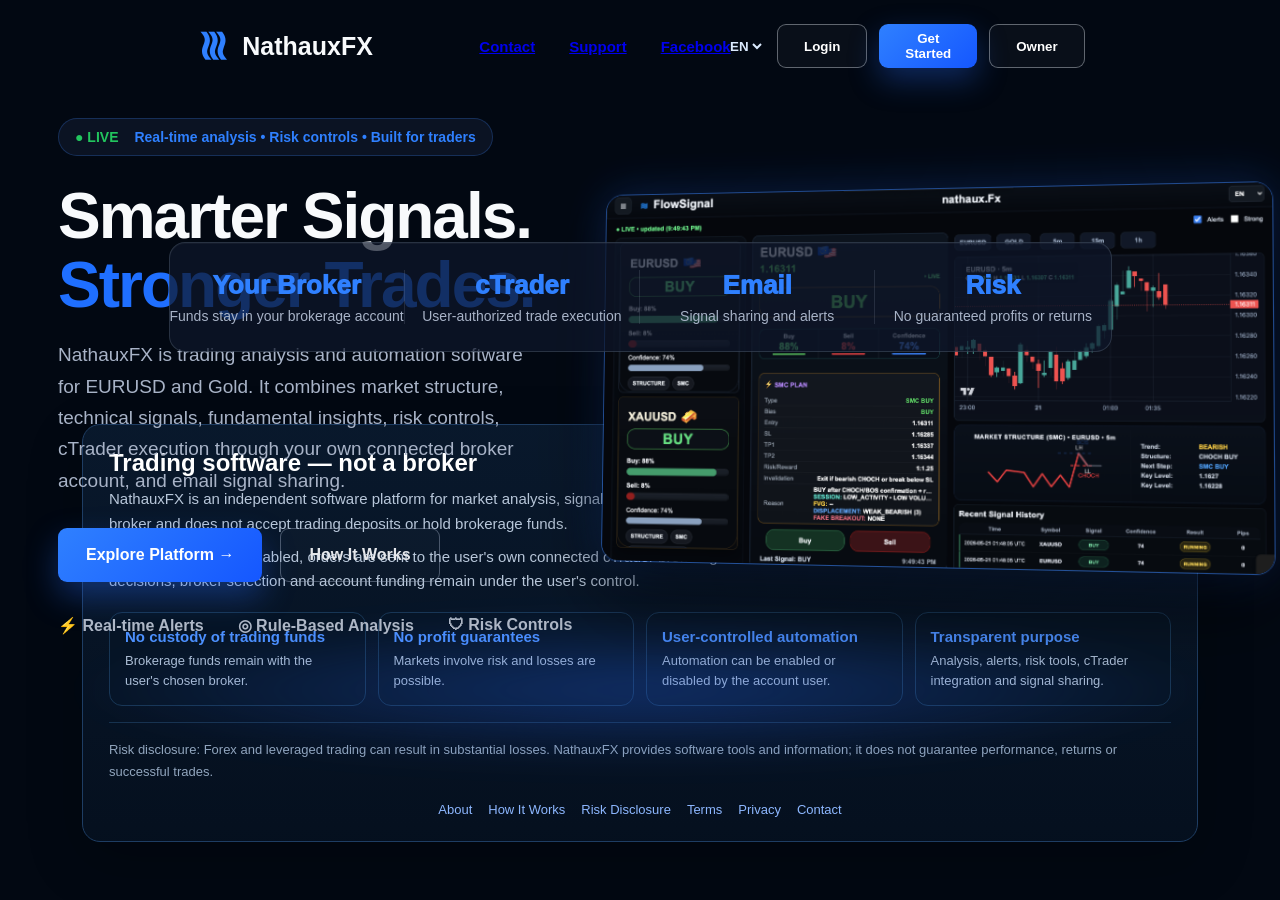
==== Frontend/index.html @ b1b8a3d0 "Add NathauxFX trust, risk and SEO content" ====
<!DOCTYPE html>
<html lang="en">
<head>
  <meta charset="UTF-8">
  <meta name="viewport" content="width=device-width, initial-scale=1.0, maximum-scale=1.0, user-scalable=no">
  <title>NathauxFX | Trading Analysis & Automation Software</title>
  <meta name="description" content="NathauxFX is trading analysis and automation software for EURUSD and Gold, combining market structure, technical signals, fundamental insights, risk controls, cTrader execution through users' own broker accounts, and email signal sharing.">
  <meta name="robots" content="index,follow,max-image-preview:large">
  <link rel="canonical" href="https://nathauxfx.com/">
  <meta property="og:type" content="website">
  <meta property="og:title" content="NathauxFX | Trading Analysis & Automation Software">
  <meta property="og:description" content="Analyze EURUSD and Gold, use risk controls, connect your own cTrader broker account for user-authorized automation, and share signals by email.">
  <meta property="og:url" content="https://nathauxfx.com/">
  <meta property="og:site_name" content="NathauxFX">
  <meta name="twitter:card" content="summary">
  <link rel="stylesheet" href="style.css?v=61">
  <link rel="stylesheet" href="desktop.css?v=1" media="(min-width: 701px)">
  <link rel="stylesheet" href="phone.css?v=49" media="(max-width: 700px)">
  <style>
    html,body{margin:0;min-height:100%;background:#020812}
    body{overflow-x:hidden}
    .trust-section{max-width:1180px;margin:22px auto 0;padding:0 24px 34px;color:#dbe7f7}
    .trust-card{border:1px solid #1e3d63;background:linear-gradient(180deg,rgba(9,25,45,.96),rgba(5,16,31,.96));border-radius:18px;padding:24px 26px;box-shadow:0 18px 55px rgba(0,0,0,.24)}
    .trust-card h2{margin:0 0 10px;color:#fff;font-size:24px}
    .trust-card p{margin:8px 0;line-height:1.65;color:#b8c7da;font-size:15px}
    .trust-points{display:grid;grid-template-columns:repeat(4,minmax(0,1fr));gap:12px;margin-top:18px}
    .trust-point{border:1px solid #183654;background:#061425;border-radius:13px;padding:15px}
    .trust-point strong{display:block;color:#4d91ff;font-size:15px;margin-bottom:6px}
    .trust-point span{font-size:13px;line-height:1.5;color:#aebfd4}
    .legal-links{display:flex;flex-wrap:wrap;gap:16px;justify-content:center;margin-top:20px;font-size:13px}
    .legal-links a{color:#8db7ff;text-decoration:none}
    .legal-links a:hover{text-decoration:underline}
    .risk-note{margin-top:16px!important;padding-top:16px;border-top:1px solid #17324e;font-size:13px!important;color:#91a5bd!important}
    @media(max-width:800px){.trust-points{grid-template-columns:1fr 1fr}.trust-section{padding:0 15px 28px}}
    @media(max-width:520px){.trust-points{grid-template-columns:1fr}.trust-card{padding:20px}.legal-links{gap:12px}}
  </style>
  <script type="application/ld+json">
  {
    "@context":"https://schema.org",
    "@type":"SoftwareApplication",
    "name":"NathauxFX",
    "url":"https://nathauxfx.com/",
    "applicationCategory":"FinanceApplication",
    "operatingSystem":"Web",
    "description":"Trading analysis and automation software for EURUSD and Gold with market structure, technical signals, fundamental insights, risk controls, cTrader integration through users' own broker accounts, and email signal sharing."
  }
  </script>
</head>
<body>
  <div id="landingPage" class="landing-page landing-pro">
    <nav class="landing-nav">
      <div class="landing-logo"><span class="logo-wave">≋</span><span>NathauxFX</span></div>
      <div class="landing-links">
        <a href="mailto:renathauxfx@outlook.com">Contact</a>
        <a href="mailto:flowsignal.contact@gmail.com">Support</a>
        <a href="https://www.facebook.com/profile.php?id=61569229928465" target="_blank" rel="noopener">Facebook</a>
      </div>
      <div class="landing-nav-actions">
        <select id="landingLang" aria-label="Language"><option value="EN">EN</option><option value="FR">FR</option><option value="ES">ES</option></select>
        <button id="loginBtn" class="landing-login-btn" type="button">Login</button>
        <button id="signupBtn" class="landing-get-btn" type="button">Get Started</button>
        <button id="ownerBtn" class="landing-login-btn" type="button">Owner</button>
      </div>
    </nav>

    <section class="hero-section">
      <div class="hero-left">
        <div class="hero-pill"><span>● LIVE</span> Real-time analysis • Risk controls • Built for traders</div>
        <h1>Smarter Signals.<br><span>Stronger Trades.</span></h1>
        <p>NathauxFX is trading analysis and automation software for EURUSD and Gold. It combines market structure, technical signals, fundamental insights, risk controls, cTrader execution through your own connected broker account, and email signal sharing.</p>
        <div class="hero-actions">
          <button id="heroSignupBtn" class="hero-primary" type="button">Explore Platform →</button>
          <button id="featuresBtn" class="hero-secondary" type="button">How It Works</button>
        </div>
        <div class="hero-badges"><span>⚡ Real-time Alerts</span><span>◎ Rule-Based Analysis</span><span>🛡 Risk Controls</span></div>
      </div>
      <div class="hero-right"><img src="dashboard-preview.png" class="hero-dashboard-img" alt="NathauxFX trading dashboard"></div>
    </section>

    <section class="hero-stats" aria-label="Platform principles">
      <div><strong>Your Broker</strong><span>Funds stay in your brokerage account</span></div>
      <div><strong>cTrader</strong><span>User-authorized trade execution</span></div>
      <div><strong>Email</strong><span>Signal sharing and alerts</span></div>
      <div><strong>Risk</strong><span>No guaranteed profits or returns</span></div>
    </section>

    <section id="trust" class="trust-section">
      <div class="trust-card">
        <h2>Trading software — not a broker</h2>
        <p>NathauxFX is an independent software platform for market analysis, signals, risk management and optional trade automation. NathauxFX does not act as a broker and does not accept trading deposits or hold brokerage funds.</p>
        <p>When automation is enabled, orders are sent to the user's own connected cTrader brokerage account under the permissions the user authorizes. Trading decisions, broker selection and account funding remain under the user's control.</p>
        <div class="trust-points">
          <div class="trust-point"><strong>No custody of trading funds</strong><span>Brokerage funds remain with the user's chosen broker.</span></div>
          <div class="trust-point"><strong>No profit guarantees</strong><span>Markets involve risk and losses are possible.</span></div>
          <div class="trust-point"><strong>User-controlled automation</strong><span>Automation can be enabled or disabled by the account user.</span></div>
          <div class="trust-point"><strong>Transparent purpose</strong><span>Analysis, alerts, risk tools, cTrader integration and signal sharing.</span></div>
        </div>
        <p class="risk-note">Risk disclosure: Forex and leveraged trading can result in substantial losses. NathauxFX provides software tools and information; it does not guarantee performance, returns or successful trades.</p>
        <div class="legal-links">
          <a href="/about.html">About</a>
          <a href="/how-it-works.html">How It Works</a>
          <a href="/risk-disclosure.html">Risk Disclosure</a>
          <a href="/terms.html">Terms</a>
          <a href="/privacy.html">Privacy</a>
          <a href="mailto:renathauxfx@outlook.com">Contact</a>
        </div>
      </div>
    </section>

    <div class="mobile-footer">
      <a href="mailto:renathauxfx@outlook.com">Contact</a>
      <a href="mailto:flowsignal.contact@gmail.com">Support</a>
      <a href="/risk-disclosure.html">Risk</a>
      <a href="/privacy.html">Privacy</a>
    </div>
  </div>
  <script>
    (function(){
      'use strict';
      try{window.speechSynthesis?.cancel?.();}catch(_error){}
      sessionStorage.removeItem('flowsignal_public_home_mode');
      document.getElementById('loginBtn').onclick=()=>location.href='/account.html?mode=login';
      document.getElementById('signupBtn').onclick=()=>location.href='/account.html?mode=signup';
      document.getElementById('heroSignupBtn').onclick=()=>location.href='/account.html?mode=signup';
      document.getElementById('featuresBtn').onclick=()=>location.href='/how-it-works.html';
      document.getElementById('ownerBtn').onclick=()=>location.href='/owner.html';
    })();
  </script>
</body>
</html>
---- Frontend/style.css ----
* {
  box-sizing: border-box;
}

:root {
  --bg: #05070c;
  --panel: #090c11;
  --panel-2: #0b0f15;
  --line: #171c24;
  --line-soft: #222833;
  --text: #f3f5f9;
  --muted: #8f97a3;
  --green: #28744e;
  --green-dark: #153a29;
  --red: #921e1e;
  --red-dark: #3c1417;
  --wait: #d7b283;
  --wait-line: #6a5035;
  --track: #191e27;
  --tag-gray-bg: #151922;
  --tag-gray-line: #2b303a;
  --tag-green-bg: #132018;
  --tag-green-line: #2a5a3d;
  --tag-gold-bg: #2a2214;
  --tag-gold-line: #7a6237;
}

html,
body {
  margin: 0;
  min-height: 100vh;
  background: var(--bg);
  color: var(--text);
  font-family: Arial, Helvetica, sans-serif;
}

body {
  overflow-y: hidden;
  overflow-x: hidden;
}

.app {
  position: relative;
  height: 100vh;
  display: flex;
  flex-direction: column;
  padding: 6px 12px 6px;
  overflow-x: hidden;
  overflow-y: hidden;
}

/* HEADER */
.header-frame {
  display: grid;
  grid-template-columns: 42px 130px 1fr 74px;
  align-items: center;
  padding: 6px 10px 2px;
  gap: 8px;
}

.menu-toggle {
  width: 38px;
  height: 38px;
  border-radius: 10px;
  border: 1px solid #232b36;
  background: #141a22;
  color: #eef2f8;
  font-size: 20px;
  cursor: pointer;
}

.menu-toggle:hover {
  background: #1a2230;
}

/* The application shell remains operable above data, chart, and error layers. */
#mainApp:not(.hidden) > .top-header {
  position: relative;
  z-index: 2000000 !important;
  pointer-events: auto !important;
}

#mainApp:not(.hidden) #menuToggleBtn {
  position: relative;
  z-index: 2000002 !important;
  pointer-events: auto !important;
  touch-action: manipulation;
}

body.fit-mode #mainApp.app:not(.locked) > #sideMenu.app-sidebar.is-open {
  z-index: 2000001 !important;
}

.brand-left {
  justify-self: start;
  font-size: 20px;
  font-weight: 700;
  color: #eef2f8;
}

.header {
  justify-self: center;
  font-size: 24px;
  font-weight: 700;
  color: #eef2f8;
}

.header-actions {
  justify-self: end;
}

.header-actions {
  justify-self: end;
  position: static;
  display: flex;
  align-items: center;
  gap: 8px;
}

.voice-controls {
  display: flex;
  align-items: center;
  gap: 7px;
}

.voice-toggle {
  height: 32px;
  padding: 0 11px;
  border: 1px solid rgba(57, 212, 103, 0.48);
  border-radius: 8px;
  background: rgba(20, 83, 45, 0.32);
  color: #65e98c;
  font-size: 11px;
  font-weight: 800;
  cursor: pointer;
  white-space: nowrap;
}

.voice-toggle.is-off {
  border-color: #344153;
  background: #111923;
  color: #8d9aad;
}

.divider {
  height: 1px;
  margin: 6px 16px 12px;
  background: linear-gradient(
    to right,
    transparent 0%,
    rgba(80, 90, 110, 0.35) 12%,
    rgba(110, 120, 140, 0.55) 50%,
    rgba(80, 90, 110, 0.35) 88%,
    transparent 100%
  );
  opacity: 1;
}

.smart-explain-target {
  cursor: pointer;
}

.smart-explain-target:focus-visible {
  outline: 2px solid rgba(96, 165, 250, 0.85);
  outline-offset: 2px;
}

.smart-explain {
  position: fixed;
  z-index: 99990;
  right: 22px;
  bottom: 22px;
  width: min(310px, calc(100vw - 28px));
  padding: 12px;
  border: 1px solid rgba(96, 165, 250, 0.42);
  border-radius: 14px;
  background:
    radial-gradient(circle at 100% 0, rgba(59, 130, 246, 0.14), transparent 44%),
    rgba(8, 15, 24, 0.97);
  box-shadow:
    0 22px 55px rgba(0, 0, 0, 0.52),
    0 0 24px rgba(59, 130, 246, 0.1);
  backdrop-filter: blur(18px);
}

.smart-explain.hidden {
  display: none !important;
}

.smart-explain-head {
  display: flex;
  align-items: flex-start;
  justify-content: space-between;
  gap: 14px;
}

.smart-explain-head > div {
  display: flex;
  flex-direction: column;
  gap: 3px;
}

.smart-explain-kicker {
  color: #60a5fa;
  font-size: 9px;
  font-weight: 900;
  letter-spacing: 1.15px;
}

.smart-explain-head strong {
  color: #f6f8fb;
  font-size: 14px;
}

.smart-explain-close {
  width: 25px;
  height: 25px;
  border: 1px solid #2b3949;
  border-radius: 8px;
  background: #101a26;
  color: #aeb9c7;
  font-size: 19px;
  line-height: 1;
  cursor: pointer;
}

.smart-explain p {
  margin: 9px 0 8px;
  color: #d4dbe5;
  font-size: 12px;
  line-height: 1.4;
}

.smart-explain-details {
  margin: 0 0 8px;
  padding: 7px 9px;
  border: 1px solid rgba(245, 158, 11, 0.3);
  border-radius: 8px;
  background: rgba(245, 158, 11, 0.07);
  color: #cbd5e1;
  font-size: 10px;
  line-height: 1.4;
  font-variant-numeric: tabular-nums;
}

.smart-explain-details.hidden {
  display: none;
}

.smart-explain-state {
  display: inline-flex;
  padding: 5px 8px;
  border: 1px solid #3b4654;
  border-radius: 999px;
  color: #b6c0cd;
  background: rgba(20, 29, 40, 0.86);
  font-size: 9px;
  font-weight: 900;
  letter-spacing: 0.55px;
}

.smart-explain-state[data-state="buy"] {
  border-color: rgba(34, 197, 94, 0.48);
  color: #5ee987;
}

.smart-explain-state[data-state="sell"],
.smart-explain-state[data-state="blocked"] {
  border-color: rgba(239, 68, 68, 0.48);
  color: #ff7378;
}

.smart-explain-state[data-state="hold"] {
  border-color: rgba(245, 158, 11, 0.48);
  color: #fbbf24;
}

.smart-explain-state[data-state="executed"] {
  border-color: rgba(34, 211, 238, 0.48);
  color: #67e8f9;
}

.smart-explain-footer {
  display: flex;
  align-items: center;
  justify-content: flex-start;
  gap: 10px;
}

/* TOPBAR */
.topbar {
  display: flex;
  justify-content: space-between;
  align-items: center;
  padding: 0 6px 2px;
  gap: 6px;
  flex-wrap: nowrap;
}

.status {
  font-size: 14px;
  font-weight: 700;
  color: #93c5fd;
}

.status.status-live {
  color: #65e98c;
  border-color: rgba(57, 212, 103, 0.48) !important;
  background: rgba(20, 83, 45, 0.22) !important;
}

.status.status-loading {
  color: #93c5fd;
  border-color: rgba(96, 165, 250, 0.44) !important;
  background: rgba(30, 64, 175, 0.18) !important;
}

.status.status-closed {
  color: #f4bd48;
  border-color: rgba(244, 189, 72, 0.5) !important;
  background: rgba(112, 70, 10, 0.25) !important;
}

.status.status-stale {
  color: #fbbf24;
  border-color: rgba(245, 158, 11, 0.5) !important;
  background: rgba(120, 53, 15, 0.24) !important;
}

.status.status-error {
  color: #ff7378;
  border-color: rgba(239, 68, 68, 0.5) !important;
  background: rgba(127, 29, 29, 0.26) !important;
}

.runtime-status-detail {
  min-height: 28px;
  display: inline-flex;
  align-items: center;
  padding: 0 10px;
  border: 1px solid #26364a;
  border-radius: 999px;
  background: #0c1622;
  color: #9fb0c4;
  font-size: 11px;
  font-weight: 800;
  white-space: nowrap;
}

.runtime-status-detail[data-state="connected"] {
  border-color: rgba(57, 212, 103, 0.42);
  color: #64e98c;
}

.runtime-status-detail[data-state="disconnected"],
.runtime-status-detail[data-state="reconnecting"] {
  border-color: rgba(255, 180, 70, 0.45);
  color: #efb95d;
}

.controls {
  display: flex;
  gap: 10px;
  align-items: center;
}

.switch-wrap {
  display: flex;
  align-items: center;
  gap: 8px;
  color: #dbe2ee;
  font-size: 13px;
}

.switch-wrap input {
  accent-color: #3b82f6;
  width: 16px;
  height: 16px;
}

/* GRID */
.content-grid {
  display: grid;
  grid-template-columns: 1fr;
  gap: 16px;
  padding: 0;
}

/* CARD */
.symbol-card {
  position: relative;
  min-height: 300px;
  border-radius: 30px;
  overflow: hidden;
  background: linear-gradient(to bottom, #090c11 0%, #070a0f 100%);
  border: 1px solid #1a1f29;
  box-shadow:
    0 12px 30px rgba(0, 0, 0, 0.45),
    inset 0 1px 0 rgba(255, 255, 255, 0.02);
  isolation: isolate;
}

.card-outer-glow {
  position: absolute;
  inset: 0;
  border-radius: 30px;
  pointer-events: none;
  z-index: 0;
}

.eurusd-card {
  border-color: #253041;
}

.eurusd-card .card-outer-glow {
  box-shadow:
    0 0 0 1px rgba(31, 42, 59, 0.95) inset,
    0 0 18px rgba(9, 13, 20, 0.55);
}

.gold-card {
  border-color: #3c301b;
}

.gold-card .card-outer-glow {
  box-shadow:
    0 0 0 1px rgba(58, 45, 24, 0.95) inset,
    0 0 18px rgba(14, 12, 8, 0.55);
}

.top-wash,
.top-cap {
  position: absolute;
  top: 0;
  left: 0;
  right: 0;
  height: 86px;
  z-index: 0;
  pointer-events: none;
  background: linear-gradient(
    to bottom,
    rgba(12, 15, 21, 0.95) 0%,
    rgba(12, 15, 21, 0.9) 45%,
    rgba(12, 15, 21, 0.18) 100%
  );
}

.card-header,
.signal-shell,
.metric-label,
.bar-wrap,
.tags-row,
.buttons-row {
  position: relative;
  z-index: 1;
}

/* CARD HEADER */
.card-header {
  padding: 18px 28px 10px;
}

.title-wrap {
  display: flex;
  align-items: center;
  gap: 12px;
}

.card-title {
  font-size: 29px;
  font-weight: 700;
  line-height: 1;
}

.eurusd-title {
  color: #f2f5ff;
}

.gold-title {
  color: #f5f0dc;
}

.symbol-icon {
  object-fit: contain;
  display: block;
  filter: none;
}

.eurusd-icon {
  width: 40px;
  height: 40px;
}

.gold-icon {
  width: 35px;
  height: 35px;
}

/* SIGNAL */
.signal-shell {
  margin: 0 28px 14px;
  border-radius: 22px;
  padding: 0;
  background: transparent;
  box-shadow: none;
}

.signal-box {
  min-height: 92px;
  border-radius: 20px;
  border: 1.5px solid var(--line-soft);
  background: #0d1117;
  display: flex;
  justify-content: center;
  align-items: center;
  box-shadow: none;
}

.signal-text {
  font-size: 56px;
  font-weight: 700;
  letter-spacing: 0.4px;
  text-shadow: none;
}

.signal-freshness-note {
  margin: -2px 0 8px;
  color: #8fa6bf;
  font-size: 9px;
  font-weight: 800;
  letter-spacing: 0.25px;
  text-align: center;
}

.signal-freshness-note.hidden {
  display: none;
}

.main-signal-note {
  margin: -7px 0 10px;
  font-size: 10px;
}

.signal-buy {
  background: transparent;
  box-shadow: none;
}

.signal-border-buy {
  border-color: var(--green);
}

.buy-text {
  color: #22c55e !important;
  text-shadow: none !important;
}

.signal-sell {
  background: transparent;
  box-shadow: none;
}

.signal-border-sell {
  border-color: var(--red);
}

.sell-text {
  color: #ef4444 !important;
  text-shadow: none !important;
}

.signal-wait {
  background: transparent;
  box-shadow: none;
}

.signal-border-wait {
  border-color: var(--wait-line);
}

.wait-text {
  color: #f59e0b !important;
  text-shadow: none !important;
}

.signal-no-data {
  background: transparent;
  box-shadow: none;
}

.signal-border-no-data {
  border-color: #303641;
}

.no-data-text {
  color: #9ca3af;
}

/* LABELS */
.metric-label {
  font-size: 18px;
  font-weight: 700;
  color: #f4f6fa;
  padding: 2px 30px 8px;
}

.conf-label {
  font-size: 17px;
  font-weight: 400;
}

/* BARS */
.bar-wrap {
  padding: 0 28px;
  margin-bottom: 16px;
}

.conf-wrap {
  margin-bottom: 18px;
}

.glow-bar {
  position: relative;
  height: 16px;
  border-radius: 12px;
  background: linear-gradient(to bottom, #1b2029 0%, #161b23 100%);
  overflow: hidden;
  box-shadow:
    inset 0 1px 0 rgba(255, 255, 255, 0.02),
    inset 0 -2px 4px rgba(0, 0, 0, 0.35);
}

.glow-bar::after {
  content: "";
  position: absolute;
  top: 2px;
  left: 8px;
  right: 8px;
  height: 1px;
  background: rgba(255, 255, 255, 0.035);
  border-radius: 2px;
}

.conf-bar {
  height: 14px;
}

.glow-fill,
.main-fill {
  position: absolute;
  left: 0;
  width: 0%;
  border-radius: 999px;
  transition: width 0.45s ease;
}

.glow-fill {
  top: 0;
  height: 100%;
  z-index: 1;
}

.main-fill {
  top: 0;
  height: 100%;
  z-index: 2;
}

.buy-glow {
  background: #347c57;
  box-shadow: none;
}

.buy-main {
  background: #3f9c6c;
  box-shadow: none;
}

.sell-glow {
  background: #631921;
  box-shadow: none;
}

.sell-main {
  background: var(--red);
  box-shadow: none;
}

.conf-glow {
  background: #2a2e38;
  box-shadow: none;
}

.conf-main {
  background: #8aa1bf;
  box-shadow: none;
}

/* TAGS */
.tags-row {
  display: flex;
  gap: 12px;
  padding: 0 28px;
  margin-bottom: 22px;
  flex-wrap: wrap;
}

.symbol-card .tags-row {
  display: none;
}

.glow-tag {
  min-height: 38px;
  border-radius: 18px;
  padding: 8px 14px;
  display: inline-flex;
  align-items: center;
  justify-content: center;
  font-size: 14px;
  font-weight: 700;
  border: 1px solid var(--tag-gray-line);
  box-shadow: inset 0 1px 0 rgba(255, 255, 255, 0.02);
}

.glow-tag.neutral {
  background: var(--tag-gray-bg);
  border-color: var(--tag-gray-line);
  color: #eef2f6;
}

.glow-tag.green {
  background: var(--tag-green-bg);
  border-color: var(--tag-green-line);
  color: #edf9f1;
  box-shadow: none;
}

.glow-tag.gold {
  background: var(--tag-gold-bg);
  border-color: var(--tag-gold-line);
  color: #f3d58f;
}

.glow-tag.gray {
  background: #161920;
  border-color: #2a2f39;
  color: #eef2f6;
}

/* BUTTONS */
.buttons-row {
  display: flex;
  gap: 24px;
  padding: 0 28px;
}

.button-shell {
  flex: 1;
  border-radius: 20px;
  padding: 1px;
}

.buy-shell {
  background: #102016;
  box-shadow:
    0 0 10px rgba(10, 14, 11, 0.28),
    inset 0 0 0 1px rgba(53, 197, 106, 0.03);
}

.sell-shell {
  background: #180d0f;
  box-shadow:
    0 0 10px rgba(14, 10, 10, 0.28),
    inset 0 0 0 1px rgba(255, 58, 58, 0.03);
}

.glow-button {
  width: 100%;
  min-height: 54px;
  border-radius: 18px;
  font-size: 18px;
  font-weight: 700;
  color: #f8fafc;
  cursor: pointer;
  transition: transform 0.12s ease, background 0.18s ease;
}

.glow-button:hover {
  transform: translateY(-1px);
}

.buy-button {
  background: #143223;
  border: 1px solid var(--green);
  box-shadow: none;
}

.buy-button:hover {
  background: #173a29;
}

.sell-button {
  background: #3b1417;
  border: 1px solid var(--red);
  box-shadow: none;
}

.sell-button:hover {
  background: #45181b;
}

/* FOOTER */
.footer {
  display: flex;
  justify-content: flex-end;
  padding: 0 24px 10px;
}

.utc-label {
  font-size: 14px;
  color: var(--muted);
}

/* MODAL */
.trade-modal.hidden {
  display: none;
}

.trade-modal {
  position: fixed;
  inset: 0;
  z-index: 9999;
  background: rgba(0, 0, 0, 0.72);
  display: flex;
  align-items: flex-start;
  justify-content: center;
  padding: 90px 20px 20px;
}

.trade-modal-box {
  width: 100%;
  max-width: 420px;
  background: linear-gradient(to bottom, #0c1016 0%, #090c11 100%);
  border: 1px solid #1d2430;
  border-radius: 18px;
  box-shadow:
    0 20px 50px rgba(0, 0, 0, 0.55),
    inset 0 1px 0 rgba(255, 255, 255, 0.02);
  padding: 22px 20px 18px;
}

.trade-modal-title {
  font-size: 20px;
  font-weight: 700;
  color: #eef2f8;
  margin-bottom: 10px;
}

.trade-modal-text {
  font-size: 15px;
  color: #cdd5df;
  line-height: 1.45;
  margin-bottom: 18px;
}

.trade-modal-actions {
  display: flex;
  gap: 12px;
}

.trade-modal-btn {
  flex: 1;
  min-height: 44px;
  border-radius: 12px;
  font-size: 15px;
  font-weight: 700;
  cursor: pointer;
  transition: transform 0.12s ease, background 0.18s ease;
}

.trade-modal-btn:hover {
  transform: translateY(-1px);
}

.broker-settings-modal {
  padding: 0;
  align-items: stretch;
  justify-content: stretch;
  background: #050a10;
}

.broker-settings-shell {
  width: 100%;
  min-height: 100dvh;
  display: grid;
  grid-template-columns: 250px minmax(0, 1fr);
  background:
    radial-gradient(circle at 65% 12%, rgba(24, 101, 86, 0.11), transparent 28%),
    linear-gradient(180deg, #060b12 0%, #04080e 100%);
  color: #f8fafc;
}

.broker-settings-sidebar {
  border-right: 1px solid rgba(148, 163, 184, 0.15);
  background: linear-gradient(180deg, rgba(10, 18, 27, 0.98), rgba(6, 12, 20, 0.98));
  padding: 24px 12px;
  display: flex;
  flex-direction: column;
  min-width: 0;
}

.broker-settings-logo {
  display: flex;
  align-items: center;
  gap: 12px;
  padding: 0 12px 34px;
  font-size: 28px;
  font-weight: 900;
}

.broker-settings-logo .logo-wave {
  color: #22c55e;
  font-size: 30px;
}

.broker-settings-nav {
  display: grid;
  gap: 8px;
}

.broker-settings-nav-row {
  width: 100%;
  min-height: 42px;
  border: 0;
  border-radius: 8px;
  background: transparent;
  color: #cbd5e1;
  display: flex;
  align-items: center;
  gap: 14px;
  padding: 0 14px;
  font-size: 16px;
  text-align: left;
}

.broker-settings-nav-row.active {
  background: rgba(22, 163, 74, 0.16);
  color: #4ade80;
}

.broker-settings-subnav {
  margin: 8px 0 10px 28px;
  display: grid;
  gap: 4px;
  border-left: 1px solid rgba(148, 163, 184, 0.14);
  padding-left: 12px;
}

.broker-settings-subnav span,
.broker-settings-subnav strong {
  min-height: 34px;
  display: flex;
  align-items: center;
  padding: 0 14px;
  border-radius: 7px;
  color: #cbd5e1;
  font-size: 15px;
  font-weight: 600;
}

.broker-settings-subnav strong {
  color: #4ade80;
  background: rgba(22, 163, 74, 0.14);
}

.broker-settings-logout {
  margin-top: auto;
  min-height: 42px;
  border: 0;
  background: transparent;
  color: #ff646b;
  font-size: 16px;
  text-align: left;
  padding: 0 14px;
  cursor: pointer;
}

.broker-settings-content {
  min-width: 0;
  padding: 0 26px 30px;
  overflow-y: auto;
}

.broker-settings-topbar {
  height: 70px;
  border-bottom: 1px solid rgba(148, 163, 184, 0.12);
  display: flex;
  align-items: center;
  justify-content: space-between;
}

.broker-settings-top-actions {
  display: flex;
  align-items: center;
  gap: 16px;
}

.broker-voice-chip,
.broker-lang-chip,
.broker-avatar-chip {
  border: 1px solid rgba(148, 163, 184, 0.24);
  border-radius: 10px;
  min-height: 42px;
  padding: 0 14px;
  display: inline-flex;
  align-items: center;
  color: #f8fafc;
  background: rgba(8, 14, 23, 0.82);
  font-weight: 800;
}

.broker-voice-chip {
  color: #22ff86;
  border-color: rgba(34, 197, 94, 0.65);
}

.broker-avatar-chip {
  width: 42px;
  justify-content: center;
  color: #22c55e;
}

.broker-settings-header {
  padding: 26px 0 28px;
}

.broker-settings-header h2 {
  margin: 0 0 12px;
  color: #ffffff;
  font-size: 30px;
}

.broker-settings-header p {
  margin: 0;
  color: #b9c4d2;
  font-size: 16px;
}

.broker-connection-card,
.broker-accounts-card,
.broker-active-card,
.broker-side-actions,
.broker-about-card {
  border: 1px solid rgba(148, 163, 184, 0.14);
  border-radius: 8px;
  background:
    radial-gradient(circle at 10% 0%, rgba(35, 80, 120, 0.08), transparent 34%),
    rgba(9, 16, 25, 0.88);
  box-shadow: 0 14px 32px rgba(0, 0, 0, 0.22);
}

.broker-connection-card {
  min-height: 136px;
  display: grid;
  grid-template-columns: minmax(260px, 1fr) minmax(440px, 0.95fr);
  gap: 18px;
  align-items: center;
  padding: 22px;
  margin-bottom: 28px;
}

.broker-section-title {
  display: flex;
  align-items: center;
  gap: 10px;
  color: #f8fafc;
  font-size: 18px;
  font-weight: 900;
}

.broker-connected-badge,
.broker-count-pill {
  border-radius: 7px;
  background: rgba(34, 197, 94, 0.14);
  color: #22c55e;
  padding: 5px 10px;
  font-size: 12px;
  font-weight: 900;
}

.broker-connected-badge.disconnected {
  background: rgba(239, 68, 68, 0.12);
  color: #ff646b;
}

.broker-connected-badge.reconnecting {
  background: rgba(245, 158, 11, 0.14);
  color: #fbbf24;
}

.broker-account-status,
.broker-authorized-text {
  margin-top: 10px;
  color: #cbd5e1;
  font-size: 16px;
}

.broker-account-status strong {
  color: #4ade80;
}

.broker-account-status.error {
  color: #ff646b;
}

.broker-account-actions {
  display: grid;
  grid-template-columns: repeat(3, minmax(0, 1fr));
  gap: 10px;
}

.broker-action-btn,
.broker-side-btn,
.broker-row-action {
  min-height: 56px;
  border-radius: 8px;
  background: rgba(8, 14, 23, 0.78);
  color: #f8fafc;
  border: 1px solid rgba(148, 163, 184, 0.24);
  font-size: 15px;
  font-weight: 900;
  cursor: pointer;
}

.broker-action-btn.connect-btn {
  border-color: rgba(34, 197, 94, 0.55);
}

.broker-action-btn.disconnect-btn {
  border-color: rgba(239, 68, 68, 0.55);
}

.broker-action-btn.refresh-btn {
  border-color: rgba(96, 165, 250, 0.65);
  color: #93c5fd;
}

.broker-settings-main {
  display: grid;
  grid-template-columns: minmax(0, 1fr) 300px;
  gap: 22px;
}

.broker-accounts-card,
.broker-about-card {
  padding: 20px;
}

.broker-accounts-heading {
  display: flex;
  align-items: center;
  gap: 12px;
  margin-bottom: 20px;
}

.broker-count-pill {
  background: rgba(148, 163, 184, 0.12);
  color: #e2e8f0;
}

.broker-account-label,
.broker-account-select {
  position: absolute;
  width: 1px;
  height: 1px;
  overflow: hidden;
  opacity: 0;
  pointer-events: none;
}

.broker-account-table-wrap {
  overflow-x: auto;
  border-radius: 8px;
  border: 1px solid rgba(148, 163, 184, 0.12);
}

.broker-account-table {
  width: 100%;
  min-width: 850px;
  border-collapse: collapse;
  color: #e5e7eb;
}

.broker-account-table th,
.broker-account-table td {
  padding: 18px 14px;
  border-bottom: 1px solid rgba(148, 163, 184, 0.1);
  text-align: left;
  font-size: 15px;
  vertical-align: middle;
}

.broker-account-table th {
  color: #9ca3af;
  font-size: 13px;
  font-weight: 800;
}

.broker-account-table tr.active {
  background: rgba(45, 212, 105, 0.08);
  box-shadow: inset 3px 0 0 #22c55e;
}

.broker-account-table tr.is-activating {
  background: rgba(96, 165, 250, 0.12);
  box-shadow: inset 3px 0 0 #60a5fa;
}

.broker-account-table tr.account-click-confirmed {
  animation: broker-account-confirmed 0.9s ease;
}

@keyframes broker-account-confirmed {
  0%, 100% { box-shadow: inset 3px 0 0 #22c55e; }
  50% { box-shadow: inset 3px 0 0 #22c55e, 0 0 18px rgba(34, 197, 94, 0.45); }
}

.broker-action-btn:active,
.broker-side-btn:active,
.broker-row-action:active {
  transform: translateY(1px) scale(0.99);
  filter: brightness(1.2);
}

.broker-account-table tr.unavailable {
  color: #fca5a5;
}

.broker-account-dot {
  width: 9px;
  height: 9px;
  display: inline-block;
  border-radius: 50%;
  margin-right: 12px;
  background: #64748b;
}

.broker-account-dot.active,
.broker-account-dot.available {
  background: #22c55e;
}

.broker-account-dot.unavailable {
  background: #ff5b62;
}

.broker-type-pill,
.broker-active-pill,
.broker-status-text {
  border-radius: 8px;
  padding: 6px 10px;
  font-size: 13px;
  font-weight: 900;
}

.broker-type-pill {
  color: #93c5fd;
  background: rgba(37, 99, 235, 0.24);
}

.broker-status-text.available,
.broker-status-text.active {
  color: #4ade80;
  background: transparent;
}

.broker-status-text.unavailable {
  color: #ff646b;
  background: transparent;
}

.broker-active-pill {
  color: #22c55e;
  border: 1px solid rgba(34, 197, 94, 0.32);
  background: rgba(34, 197, 94, 0.1);
}

.broker-row-action {
  min-height: 38px;
  padding: 0 14px;
  color: #f8fafc;
}

.broker-row-action:disabled {
  opacity: 0.42;
  cursor: not-allowed;
}

.broker-row-reason {
  color: #ff646b;
  font-size: 13px;
  padding-top: 8px;
}

.broker-right-panel {
  display: grid;
  gap: 26px;
  align-content: start;
}

.broker-active-card,
.broker-side-actions {
  padding: 22px;
}

.broker-active-title {
  color: #f8fafc;
  font-size: 18px;
  font-weight: 900;
  margin-bottom: 28px;
}

.broker-active-card strong {
  display: block;
  color: #4ade80;
  font-size: 24px;
  margin-bottom: 8px;
}

.broker-active-card span {
  display: block;
  color: #cbd5e1;
  margin-bottom: 24px;
}

.broker-side-btn {
  width: 100%;
}

.broker-side-actions h3 {
  margin: 0 0 18px;
  font-size: 20px;
}

.broker-side-action {
  width: 100%;
  min-height: 74px;
  border-radius: 8px;
  border: 1px solid rgba(148, 163, 184, 0.13);
  background: rgba(8, 14, 23, 0.72);
  color: #f8fafc;
  text-align: left;
  padding: 14px;
  margin-bottom: 10px;
  cursor: pointer;
}

.broker-action-btn:disabled,
.broker-side-btn:disabled,
.broker-row-action:disabled,
.broker-side-action:disabled {
  opacity: 0.45;
  cursor: not-allowed;
  transform: none;
}

.broker-side-action strong,
.broker-side-action span {
  display: block;
}

.broker-side-action span {
  margin-top: 6px;
  color: #9ca3af;
}

#clearAllBrokerAccountsBtn strong {
  color: #ff646b;
}

.broker-about-card {
  margin-top: 28px;
  color: #b9c4d2;
}

.broker-about-title {
  color: #93c5fd;
  font-size: 18px;
  font-weight: 900;
  margin-bottom: 14px;
}

.broker-about-card p {
  margin: 8px 0 0;
  font-size: 15px;
}

/* Broker Accounts layout polish */
.broker-settings-modal {
  overflow: auto;
}

.broker-settings-content {
  padding: 34px 26px 30px !important;
}

.broker-settings-topbar {
  min-height: 48px !important;
  height: auto !important;
  margin-bottom: 6px;
}

.broker-settings-header {
  padding: 16px 0 26px !important;
}

.broker-settings-header h2 {
  font-size: 28px !important;
  line-height: 1.16 !important;
}

.broker-settings-main {
  grid-template-columns: minmax(0, 1fr) 300px !important;
}

.broker-account-table {
  min-width: 760px !important;
  table-layout: fixed;
}

.broker-account-table th,
.broker-account-table td {
  padding: 15px 10px !important;
  font-size: 14px !important;
  overflow: hidden;
  text-overflow: ellipsis;
  white-space: nowrap;
}

.broker-account-table th {
  font-size: 12px !important;
}

.broker-account-table th:nth-child(1),
.broker-account-table td:nth-child(1) {
  width: 18%;
}

.broker-account-table th:nth-child(2),
.broker-account-table td:nth-child(2) {
  width: 17%;
}

.broker-account-table th:nth-child(3),
.broker-account-table td:nth-child(3) {
  width: 12%;
}

.broker-account-table th:nth-child(4),
.broker-account-table td:nth-child(4) {
  width: 10%;
}

.broker-account-table th:nth-child(5),
.broker-account-table td:nth-child(5) {
  width: 13%;
}

.broker-account-table th:nth-child(6),
.broker-account-table td:nth-child(6) {
  width: 11%;
}

.broker-account-table th:nth-child(7),
.broker-account-table td:nth-child(7) {
  width: 10%;
}

.broker-account-table th:nth-child(8),
.broker-account-table td:nth-child(8) {
  width: 9%;
}

.broker-account-dot {
  margin-right: 8px !important;
}

.broker-action-btn,
.broker-side-btn,
.broker-row-action {
  overflow-wrap: anywhere;
}

@media (max-width: 1100px) {
  .broker-settings-shell {
    grid-template-columns: 1fr;
  }

  .broker-settings-sidebar {
    min-height: auto;
    border-right: 0;
    border-bottom: 1px solid rgba(148, 163, 184, 0.15);
  }

  .broker-settings-nav {
    grid-template-columns: repeat(2, minmax(0, 1fr));
  }

  .broker-settings-group {
    grid-column: 1 / -1;
  }

  .broker-settings-subnav {
    grid-template-columns: repeat(4, minmax(0, 1fr));
    margin-right: 8px;
  }

  .broker-connection-card,
  .broker-settings-main {
    grid-template-columns: 1fr;
  }
}

@media (max-width: 720px) {
  .broker-settings-content {
    padding: 0 12px 18px;
  }

  .broker-settings-topbar {
    height: auto;
    padding: 12px 0;
  }

  .broker-settings-top-actions {
    gap: 8px;
    flex-wrap: wrap;
    justify-content: flex-end;
  }

  .broker-settings-header h2 {
    font-size: 24px;
  }

  .broker-connection-card,
  .broker-accounts-card,
  .broker-active-card,
  .broker-side-actions,
  .broker-about-card {
    padding: 16px;
  }

  .broker-account-actions,
  .broker-settings-nav,
  .broker-settings-subnav {
    grid-template-columns: 1fr;
  }

  .broker-settings-logo {
    padding-bottom: 18px;
    font-size: 24px;
  }
}

/* Performance — visual treatment only */
body[data-active-settings-page="performance"] #statsModal {
  background: rgba(1, 6, 15, 0.82) !important;
  backdrop-filter: blur(10px);
}

body[data-active-settings-page="performance"] #statsModal .performance-modal-box {
  width: min(97vw, 1580px) !important;
  max-width: 1580px !important;
  padding: 24px 28px 26px !important;
  overflow-y: auto !important;
  border: 1px solid #1b293b !important;
  border-radius: 14px !important;
  background:
    radial-gradient(circle at 48% 0%, rgba(47, 46, 112, 0.11), transparent 36%),
    linear-gradient(145deg, #07111e 0%, #050d17 58%, #07121f 100%) !important;
  box-shadow: 0 28px 90px rgba(0, 0, 0, 0.48) !important;
}

body[data-active-settings-page="performance"] .performance-pro-head {
  margin-bottom: 18px;
}

body[data-active-settings-page="performance"] .performance-pro-title > span {
  width: 48px;
  height: 48px;
  border-radius: 11px;
  background: rgba(99, 48, 210, 0.18);
  color: #9b5cff;
  font-size: 27px;
}

body[data-active-settings-page="performance"] .performance-pro-title .trade-modal-title {
  font-size: 28px;
  font-weight: 900;
  letter-spacing: -0.4px;
}

body[data-active-settings-page="performance"] .performance-pro-title p {
  margin-top: 3px;
  color: #aebbd0;
  font-size: 15px;
  font-weight: 550;
}

body[data-active-settings-page="performance"] .performance-pro-actions span {
  padding: 11px 15px;
  border-color: #1b293b;
  background: rgba(5, 13, 23, 0.8);
  font-size: 13px;
}

body[data-active-settings-page="performance"] .performance-pro-actions span::before {
  content: "⟳";
  margin-right: 8px;
  color: #94a3b8;
}

body[data-active-settings-page="performance"] .performance-pro-actions button {
  width: 42px;
  height: 42px;
  border: 1px solid #26364a;
  border-radius: 8px;
  background: #09121f;
}

body[data-active-settings-page="performance"] .performance-pro-grid {
  display: grid;
  grid-template-columns: repeat(20, minmax(0, 1fr));
  gap: 11px;
}

body[data-active-settings-page="performance"] .performance-metric {
  grid-column: span 4;
  min-height: 150px;
  padding: 17px 15px 42px 62px;
  border: 1px solid #1d2a3a;
  border-radius: 10px;
  background:
    radial-gradient(circle at 12% 18%, color-mix(in srgb, currentColor 9%, transparent), transparent 24%),
    linear-gradient(145deg, #0c1623, #07101b);
}

body[data-active-settings-page="performance"] .performance-metric:nth-child(n+6):nth-child(-n+9) {
  grid-column: span 5;
}

body[data-active-settings-page="performance"] .performance-metric::before {
  content: attr(data-metric-icon);
  position: absolute;
  top: 14px;
  left: 14px;
  display: grid;
  place-items: center;
  width: 38px;
  height: 38px;
  border: 1px solid color-mix(in srgb, currentColor 38%, transparent);
  border-radius: 10px;
  background: color-mix(in srgb, currentColor 12%, transparent);
  color: currentColor;
  font-size: 21px;
  font-style: normal;
  box-shadow: 0 0 18px color-mix(in srgb, currentColor 12%, transparent);
}

body[data-active-settings-page="performance"] .performance-metric span {
  color: #c6d0df;
  font-size: 14px;
  font-weight: 750;
}

body[data-active-settings-page="performance"] .performance-metric strong {
  margin: 6px 0 5px;
  font-size: 25px;
  line-height: 1.05;
}

body[data-active-settings-page="performance"] .performance-metric small {
  color: color-mix(in srgb, currentColor 78%, #aab6c8);
  font-size: 11px;
  font-weight: 650;
}

body[data-active-settings-page="performance"] .performance-metric i {
  left: 13px;
  right: 13px;
  bottom: 12px;
  height: 27px;
  border-radius: 0;
  opacity: 0.8;
  background:
    linear-gradient(180deg, transparent 0%, color-mix(in srgb, currentColor 17%, transparent) 100%),
    linear-gradient(168deg, transparent 0 42%, currentColor 44% 47%, transparent 49% 58%, currentColor 60% 63%, transparent 65%);
  clip-path: polygon(0 75%, 9% 65%, 18% 72%, 28% 52%, 38% 59%, 48% 42%, 58% 53%, 68% 34%, 78% 47%, 88% 23%, 100% 10%, 100% 100%, 0 100%);
}

body[data-active-settings-page="performance"] .performance-symbol-metric {
  display: none;
}

body[data-active-settings-page="performance"] .performance-pro-panels {
  grid-template-columns: 1fr 1fr;
  gap: 13px;
  margin-top: 15px;
}

body[data-active-settings-page="performance"] .performance-pro-panel {
  padding: 11px 12px 12px;
  border-radius: 10px;
  background: linear-gradient(145deg, rgba(10, 18, 33, 0.96), rgba(6, 14, 25, 0.98));
}

body[data-active-settings-page="performance"] .performance-pro-panel:first-child {
  border-color: rgba(124, 58, 237, 0.42);
}

body[data-active-settings-page="performance"] .performance-pro-panel.platform-panel {
  border-color: rgba(59, 130, 246, 0.42);
}

body[data-active-settings-page="performance"] .performance-pro-panel h3 {
  display: flex;
  align-items: center;
  gap: 9px;
  margin: 0 0 10px;
  color: #dce5f1;
  font-size: 14px;
  letter-spacing: 0.15px;
}

body[data-active-settings-page="performance"] .performance-pro-panel h3 > span {
  color: #9b5cff;
  font-size: 18px;
}

body[data-active-settings-page="performance"] .platform-panel h3 > span {
  color: #3b82f6;
}

body[data-active-settings-page="performance"] .performance-pro-panel > div {
  position: relative;
  min-height: 54px;
  margin-top: 5px !important;
  padding: 8px 12px 8px 54px;
  align-items: center;
  border-color: #1b293b;
  background: rgba(7, 16, 29, 0.72);
}

body[data-active-settings-page="performance"] .performance-pro-panel > div::before {
  content: attr(data-panel-icon);
  position: absolute;
  left: 9px;
  top: 8px;
  display: grid;
  place-items: center;
  width: 34px;
  height: 34px;
  border-radius: 9px;
  background: rgba(124, 58, 237, 0.14);
  color: #a78bfa;
  font-size: 18px;
}

body[data-active-settings-page="performance"] .platform-panel > div::before {
  background: rgba(59, 130, 246, 0.12);
  color: #60a5fa;
}

body[data-active-settings-page="performance"] .performance-pro-panel > div > span {
  color: #eef3f9;
  font-size: 13px;
  font-weight: 750;
}

body[data-active-settings-page="performance"] .performance-pro-panel > div small {
  display: block;
  margin-top: 2px;
  color: #9aa8bc;
  font-size: 10px;
  font-weight: 500;
}

body[data-active-settings-page="performance"] .performance-pro-panel > div strong {
  color: #995cff;
  font-size: 19px;
}

body[data-active-settings-page="performance"] .platform-panel > div strong {
  color: #3b82f6;
}

.performance-lower-grid {
  display: grid;
  grid-template-columns: 1.22fr 0.98fr;
  gap: 13px;
  margin-top: 15px;
}

.performance-equity-card,
.performance-summary-card {
  min-height: 230px;
  padding: 14px 16px;
  border: 1px solid #1d2a3a;
  border-radius: 10px;
  background: linear-gradient(145deg, rgba(10, 18, 33, 0.96), rgba(6, 14, 25, 0.98));
}

.performance-section-head {
  display: flex;
  align-items: center;
  justify-content: space-between;
}

.performance-section-head h3,
.performance-summary-card h3 {
  margin: 0;
  color: #eef3f9;
  font-size: 14px;
  text-transform: uppercase;
}

.performance-section-head > span {
  padding: 7px 11px;
  border: 1px solid #26364a;
  border-radius: 7px;
  color: #dbe4ef;
  font-size: 12px;
}

.performance-equity-chart {
  position: relative;
  height: 180px;
  margin-top: 10px;
  overflow: hidden;
}

.equity-grid-lines {
  position: absolute;
  inset: 0;
  background: repeating-linear-gradient(to bottom, transparent 0 34px, rgba(148, 163, 184, 0.08) 35px);
}

.performance-equity-chart svg {
  position: absolute;
  inset: 0 0 20px;
  width: 100%;
  height: calc(100% - 20px);
  overflow: visible;
}

.equity-area {
  fill: url(#equityArea);
}

.equity-line {
  fill: none;
  stroke: #8b5cf6;
  stroke-width: 3;
  filter: drop-shadow(0 0 5px rgba(139, 92, 246, 0.5));
}

.performance-equity-chart circle {
  fill: #e9ddff;
  stroke: #6d28d9;
  stroke-width: 5;
}

.equity-axis {
  position: absolute;
  right: 0;
  bottom: 0;
  left: 0;
  display: flex;
  justify-content: space-between;
  color: #8797ad;
  font-size: 10px;
}

.performance-summary-card > div {
  display: flex;
  justify-content: space-between;
  gap: 12px;
  padding: 10px 0;
  border-bottom: 1px solid #172436;
  color: #aebbd0;
  font-size: 13px;
}

.performance-summary-card > div strong {
  color: #e8edf5;
}

.performance-footer {
  display: flex;
  justify-content: flex-end;
  margin-top: 18px;
}

.performance-footer button {
  min-width: 165px;
  min-height: 48px;
  border: 1px solid #7133e6;
  border-radius: 8px;
  background: linear-gradient(135deg, #5720d5, #7133e6);
  color: #fff;
  font-size: 15px;
  font-weight: 850;
  cursor: pointer;
  box-shadow: 0 10px 28px rgba(91, 33, 182, 0.22);
}

@media (max-width: 1100px) {
  body[data-active-settings-page="performance"] .performance-pro-grid {
    grid-template-columns: repeat(2, minmax(0, 1fr));
  }

  body[data-active-settings-page="performance"] .performance-metric,
  body[data-active-settings-page="performance"] .performance-metric:nth-child(n+6):nth-child(-n+9) {
    grid-column: auto;
  }

  body[data-active-settings-page="performance"] .performance-pro-panels,
  .performance-lower-grid {
    grid-template-columns: 1fr;
  }
}

@media (max-width: 650px) {
  body[data-active-settings-page="performance"] #statsModal .performance-modal-box {
    padding: 18px 14px 22px !important;
  }

  body[data-active-settings-page="performance"] .performance-pro-head {
    align-items: flex-start;
  }

  body[data-active-settings-page="performance"] .performance-pro-actions span {
    display: none;
  }

  body[data-active-settings-page="performance"] .performance-pro-grid {
    grid-template-columns: 1fr;
  }

  body[data-active-settings-page="performance"] .performance-metric {
    min-height: 138px;
  }

  .performance-footer button {
    width: 100%;
  }
}

/* Flow Assistant — compact, viewport-fitting presentation */
body[data-active-settings-page="assistant"] #assistantModal {
  padding: var(--app-sidebar-top) 0 0 var(--app-sidebar-width) !important;
  align-items: flex-start !important;
  justify-content: flex-start !important;
  background: transparent !important;
  backdrop-filter: none !important;
  -webkit-backdrop-filter: none !important;
}

body[data-active-settings-page="assistant"] #assistantModal .assistant-modal-box {
  position: fixed !important;
  top: var(--app-sidebar-top) !important;
  left: var(--app-sidebar-width) !important;
  right: 0 !important;
  bottom: 0 !important;
  width: calc(100vw - var(--app-sidebar-width)) !important;
  max-width: none !important;
  height: var(--app-panel-height) !important;
  min-height: 0 !important;
  max-height: var(--app-panel-height) !important;
  padding: 16px 18px 14px !important;
  overflow: hidden !important;
  border: 1px solid #1b293b !important;
  border-left: 0 !important;
  border-radius: 0 !important;
  background:
    radial-gradient(circle at 50% 0%, rgba(60, 40, 140, 0.11), transparent 34%),
    linear-gradient(145deg, #07111e 0%, #050d17 62%, #07121f 100%) !important;
  box-shadow: none !important;
}

body[data-active-settings-page="assistant"] .assistant-panel-head {
  min-height: 58px;
  margin: 0 0 10px;
  padding: 0 2px 10px;
  align-items: center;
  border-bottom: 1px solid #172436;
}

body[data-active-settings-page="assistant"] .assistant-pro-title {
  gap: 12px;
}

body[data-active-settings-page="assistant"] .assistant-pro-title > span {
  width: 44px;
  height: 44px;
  border: 2px solid #7141ee;
  border-radius: 50%;
  background: rgba(80, 43, 181, 0.13);
  color: #9a6cff;
  font-size: 22px;
}

body[data-active-settings-page="assistant"] #assistantPanelKicker {
  display: none;
}

body[data-active-settings-page="assistant"] #assistantModalTitle {
  margin: 0;
  color: #f5f7fb;
  font-size: 24px;
  font-weight: 900;
}

body[data-active-settings-page="assistant"] .assistant-pro-title p {
  margin: 2px 0 0;
  color: #a9b6ca;
  font-size: 13px;
  font-weight: 500;
}

body[data-active-settings-page="assistant"] .assistant-panel-close {
  width: 42px;
  height: 42px;
  border-radius: 8px;
  font-size: 25px;
}

body[data-active-settings-page="assistant"] .assistant-pro-grid {
  display: grid !important;
  grid-template-columns: minmax(235px, 0.92fr) minmax(260px, 1.08fr) minmax(285px, 1.2fr) !important;
  grid-template-rows: minmax(0, 1.55fr) minmax(0, 1fr);
  grid-template-areas:
    "voice streamer triggers"
    "voice behavior advanced";
  gap: 10px !important;
  height: calc(100% - 126px);
  min-height: 0;
}

body[data-active-settings-page="assistant"] #flowAssistantSettings {
  grid-area: voice;
}

body[data-active-settings-page="assistant"] #streamerVoiceMenu {
  grid-area: streamer;
}

body[data-active-settings-page="assistant"] .assistant-trigger-card {
  grid-area: triggers;
}

body[data-active-settings-page="assistant"] .assistant-behavior-card {
  grid-area: behavior;
}

body[data-active-settings-page="assistant"] .assistant-advanced-card {
  grid-area: advanced;
}

body[data-active-settings-page="assistant"] .assistant-pro-card {
  min-width: 0;
  min-height: 0;
  padding: 11px 12px !important;
  overflow: hidden;
  border: 1px solid #1b293b !important;
  border-radius: 9px !important;
  background:
    radial-gradient(circle at 96% 0%, rgba(80, 43, 181, 0.08), transparent 28%),
    linear-gradient(145deg, rgba(11, 21, 35, 0.97), rgba(6, 15, 27, 0.98)) !important;
}

body[data-active-settings-page="assistant"] .assistant-settings-heading {
  display: flex;
  align-items: center;
  gap: 8px;
  min-height: 28px;
  margin: -1px -2px 8px;
  padding: 0 2px 7px;
  border-bottom: 1px solid #172436;
  color: #9467ff;
  font-size: 12px;
  text-transform: uppercase;
}

body[data-active-settings-page="assistant"] .assistant-settings-heading span {
  color: #8b5cf6;
  font-size: 15px;
}

body[data-active-settings-page="assistant"] .assistant-setting-toggle,
body[data-active-settings-page="assistant"] .assistant-test-voice,
body[data-active-settings-page="assistant"] .streamer-voice-edit-btn {
  min-height: 36px;
  border-radius: 7px;
  font-size: 12px;
}

body[data-active-settings-page="assistant"] .assistant-setting-toggle {
  margin-bottom: 8px;
}

body[data-active-settings-page="assistant"] .assistant-setting-field {
  display: grid;
  gap: 5px;
  margin: 5px 0;
  color: #c8d2e0;
  font-size: 11px;
  font-weight: 650;
}

body[data-active-settings-page="assistant"] .assistant-setting-field > span {
  display: flex;
  justify-content: space-between;
  gap: 8px;
}

body[data-active-settings-page="assistant"] .assistant-setting-field select {
  width: 100%;
  min-height: 34px;
  padding: 0 10px;
  border: 1px solid #26364a;
  border-radius: 7px;
  background: #08121f;
  color: #edf2f8;
  font-size: 11px;
}

body[data-active-settings-page="assistant"] .assistant-setting-field input[type="range"] {
  width: 100%;
  height: 4px;
  accent-color: #7c3aed;
}

body[data-active-settings-page="assistant"] .assistant-popup-setting {
  min-height: 34px;
  margin: 5px 0;
  padding: 0 4px;
  color: #c8d2e0;
  font-size: 11px;
}

body[data-active-settings-page="assistant"] .assistant-popup-setting input,
body[data-active-settings-page="assistant"] .assistant-trigger-card input {
  width: 38px;
  height: 20px;
  accent-color: #7c3aed;
}

body[data-active-settings-page="assistant"] .streamer-voice-menu {
  display: block;
}

body[data-active-settings-page="assistant"] .streamer-voice-menu > p {
  margin: 0 0 6px;
  color: #cbd5e1;
  font-size: 11px;
}

body[data-active-settings-page="assistant"] .assistant-preview {
  max-height: 110px;
  margin: 8px 0 0;
  padding: 10px 12px;
  overflow: hidden;
  border-radius: 7px;
  color: #bec9d8;
  font-size: 10px;
  line-height: 1.55;
}

body[data-active-settings-page="assistant"] .streamer-voice-list {
  display: grid;
  grid-template-columns: 1fr;
  gap: 6px;
  max-height: 132px;
  margin-top: 7px;
  padding-right: 5px;
  overflow-x: hidden;
  overflow-y: auto;
  scrollbar-width: thin;
  scrollbar-color: #7041dc #101a2a;
}

body[data-active-settings-page="assistant"] .streamer-voice-row {
  grid-template-columns: 54px minmax(0, 1fr);
  gap: 8px;
  min-width: 0;
  min-height: 36px;
  padding: 5px 6px;
  border-color: rgba(148, 163, 184, 0.17);
}

body[data-active-settings-page="assistant"] .streamer-voice-row kbd {
  min-width: 48px;
  min-height: 25px;
  font-size: 11px;
}

body[data-active-settings-page="assistant"] .streamer-voice-input {
  min-height: 27px;
  padding-inline: 8px;
  font-size: 11px;
  font-weight: 650;
}

body[data-active-settings-page="assistant"] .assistant-trigger-card label {
  min-height: 31px;
  padding: 3px 1px;
  color: #d7e0eb;
  font-size: 11px;
  font-weight: 650;
}

body[data-active-settings-page="assistant"] .assistant-behavior-card .assistant-setting-field,
body[data-active-settings-page="assistant"] .assistant-behavior-card .assistant-setting-field {
  margin: 9px 1px;
}

body[data-active-settings-page="assistant"] .assistant-advanced-card .assistant-setting-field {
  grid-template-columns: minmax(85px, 0.8fr) minmax(120px, 1fr);
  align-items: center;
  gap: 8px;
  margin: 5px 1px;
}

body[data-active-settings-page="assistant"] .assistant-advanced-card .assistant-setting-field > span {
  display: block;
}

body[data-active-settings-page="assistant"] .assistant-advanced-card .assistant-setting-field select {
  min-height: 31px;
}

body[data-active-settings-page="assistant"] .assistant-pro-actions {
  display: flex;
  align-items: center;
  justify-content: space-between;
  min-height: 48px;
  margin: 10px 0 0;
  padding: 10px 2px 0;
  border-top: 1px solid #172436;
}

.assistant-pro-actions-right {
  display: flex;
  gap: 9px;
}

body[data-active-settings-page="assistant"] .assistant-pro-actions button {
  min-width: 145px;
  min-height: 38px;
  padding: 0 16px;
  border-radius: 7px;
  font-size: 12px;
}

body[data-active-settings-page="assistant"] .assistant-save-btn {
  min-width: 175px !important;
}

@media (max-width: 920px) {
  body[data-active-settings-page="assistant"] #assistantModal .assistant-modal-box {
    overflow-y: auto !important;
  }

  body[data-active-settings-page="assistant"] .assistant-pro-grid {
    grid-template-columns: 1fr 1fr !important;
    grid-template-rows: auto !important;
    grid-template-areas:
      "voice triggers"
      "streamer streamer"
      "behavior advanced";
    height: auto;
  }
}

/* Keep navigation crisp and freeze the dashboard behind attached menu pages. */
body.menu-drawer-open[data-active-settings-page] {
  height: 100dvh !important;
  overflow: hidden !important;
  overscroll-behavior: none;
}

body.menu-drawer-open[data-active-settings-page] #mainApp {
  height: 100dvh !important;
  overflow: hidden !important;
}

body.menu-drawer-open[data-active-settings-page] > #mainApp > #sideMenu,
body.menu-drawer-open[data-active-settings-page] > #mainApp > #sideMenu .side-menu-inner {
  filter: none !important;
  backdrop-filter: none !important;
  -webkit-backdrop-filter: none !important;
}

body[data-active-settings-page="settings:risk"] #settingsModal,
body[data-active-settings-page="settings:general"] #settingsModal,
body[data-active-settings-page="settings:notifications"] #settingsModal,
body[data-active-settings-page="settings:strategy"] #settingsModal,
body[data-active-settings-page="performance"] #statsModal,
body[data-active-settings-page="broker-accounts"] #brokerAccountsModal {
  backdrop-filter: none !important;
  -webkit-backdrop-filter: none !important;
}

body.fit-mode.menu-drawer-open[data-active-settings-page] #mainApp::after,
body.fit-mode #mainApp.app.menu-drawer-open[data-active-settings-page]::after {
  left: var(--app-sidebar-width) !important;
  backdrop-filter: none !important;
  -webkit-backdrop-filter: none !important;
}

@media (max-width: 640px) {
  body[data-active-settings-page="assistant"] #assistantModal {
    padding: 0 !important;
  }

  body[data-active-settings-page="assistant"] #assistantModal .assistant-modal-box {
    top: 0 !important;
    left: 0 !important;
    width: 100vw !important;
    height: 100dvh !important;
    max-height: 100dvh !important;
    padding: 12px !important;
  }

  body[data-active-settings-page="assistant"] .assistant-pro-grid {
    grid-template-columns: 1fr !important;
    grid-template-areas:
      "voice"
      "streamer"
      "triggers"
      "behavior"
      "advanced";
  }

  body[data-active-settings-page="assistant"] .assistant-pro-actions,
  .assistant-pro-actions-right {
    display: grid;
    grid-template-columns: 1fr 1fr;
  }

  body[data-active-settings-page="assistant"] .assistant-pro-actions > button {
    grid-column: 1 / -1;
  }

  body[data-active-settings-page="assistant"] .assistant-pro-actions button {
    min-width: 0 !important;
    width: 100%;
  }
}

.cancel-btn {
  background: #171c24;
  border: 1px solid #2a313d;
  color: #d7dee8;
}

.confirm-btn {
  background: #143223;
  border: 1px solid #2fa36a;
  color: #eefaf3;
}

.confirm-btn.sell-mode {
  background: #3b1417;
  border-color: #d64545;
  color: #fff1f1;
}

/* CHART */
.chart-header {
  display: flex;
  gap: 10px;
  margin-bottom: 12px;
}

.chart-btn {
  padding: 6px 12px;
  border-radius: 10px;
  border: 1px solid #2a2f39;
  background: #12161d;
  color: #e5eaf2;
  cursor: pointer;
  font-weight: 600;
}

.chart-btn:hover {
  background: #1a2028;
}

/* DASHBOARD LAYOUT */
.dashboard-grid{
    display:grid;
    grid-template-columns: 260px 420px 1fr;
    gap:12px;
    height: calc(100vh - 120px);
}

.signals-panel {
  display: flex;
  flex-direction: column;
  min-height: 0;
  overflow-y: auto;
  overflow-x: hidden;
  padding-right: 4px;
}

.chart-panel{
    display:flex;
    flex-direction:column;
    height:100%;
}

.chart-wrap{
    display:flex;
    flex-direction:column;
    height:100%;
}

.chart-section {
  margin: 0;
  padding: 6px;
  height: 100%;
  display: flex;
  flex-direction: column;
  gap: 6px;
  min-width: 0;
}

#chartContainer{
    flex:1;
    min-height:300px;
}

.structure-panel{
    margin-top:10px;
}

.history-section{
    margin-top:10px;
}

.history-section {
  height: 28%;
  overflow: hidden;
}

.history-table-wrap {
  height: 100%;
  overflow-y: auto;
}

/* VIEW BUTTON */
#viewToggleBtn,
#adminUnlockBtn {
  min-width: 120px;
  height: 34px;
  border-radius: 8px;
  border: 1px solid #2a313d;
  background: #f1f3f5;
  color: #111;
  font-weight: 700;
  cursor: pointer;
}

#langSelect {
  min-width: 72px;
  height: 34px;
  border-radius: 8px;
  border: 1px solid #2a313d;
  background: #f1f3f5;
  color: #111;
  font-weight: 700;
  padding: 0 8px;
}

#feedbackBtn {
  min-width: 110px;
  height: 34px;
  border-radius: 8px;
  border: 1px solid #2a313d;
  background: #f1f3f5;
  color: #111;
  font-weight: 700;
  cursor: pointer;
}

#adminUnlockBtn.locked {
  background: #3b1417;
  border-color: #7a2a2f;
  color: #fff1f1;
}

#adminUnlockBtn.unlocked {
  background: #143223;
  border-color: #2fa36a;
  color: #eefaf3;
}

/* VIEW MODES */

/* NORMAL MODE
   cards left, chart right
   left side scrolls, chart stays fixed
*/
body.fit-mode {
  overflow: hidden;
}

body.fit-mode .app {
  height: 100vh;
  overflow: hidden;
}

body.fit-mode .dashboard-grid {
  display: grid;
  grid-template-columns: 260px 420px minmax(0, 1fr);
  gap: 10px;
  flex: 1;
  min-height: 0;
  height: calc(100vh - 104px);
  padding: 0 10px 6px 10px;
  overflow: hidden;
}

body.fit-mode .signals-panel {
  display: flex;
  flex-direction: column;
  gap: 12px;
  height: 100%;
}

body.fit-mode .content-grid {
  display: grid;
  grid-template-columns: 1fr;
  gap: 10px;
  padding: 0;
}

body.fit-mode .chart-panel {
  display: flex;
  flex-direction: column;
  height: 100%;
  min-height: 0;
}

body.fit-mode .chart-wrap {
  flex: 1;
  min-height: 420px;
}

body.fit-mode .chart-section {
  height: 100%;
  display: flex;
  flex-direction: column;
  gap: 8px;
  min-height: 0;
}

body.fit-mode #chartContainer {
  height: 300px !important;
  min-height: 300px;
}

body.fit-mode .history-section {
  display: block;
  height: 78px;
  min-height: 78px;
  overflow: hidden;
}

body.fit-mode .history-table-wrap {
  height: 100%;
  overflow-y: auto;
  overflow-x: auto;
}

/* FULL MODE
   EURUSD left, GOLD right, chart below
   page can scroll normally
*/
body.scroll-mode {
  overflow-y: auto;
  overflow-x: hidden;
}

body.scroll-mode .app {
  height: auto;
  min-height: 100vh;
  overflow: visible;
}

body.scroll-mode .dashboard-grid {
  display: grid;
  grid-template-columns: 1fr 1fr;
  grid-template-areas:
    "eurusd gold"
    "chart chart";
  gap: 12px;
  padding: 0 8px 8px;
  overflow: visible;
}

body.scroll-mode .signals-panel {
  display: contents;
}

body.scroll-mode .content-grid {
  display: contents;
}

body.scroll-mode #eurusd-card {
  grid-area: eurusd;
}

body.scroll-mode #gold-card {
  grid-area: gold;
}

body.scroll-mode .chart-panel {
  grid-area: chart;
  display: flex;
  flex-direction: column;
  overflow: hidden;
}

body.scroll-mode .chart-wrap {
  width: 100%;
  max-width: 100%;
  min-height: 0;
}

body.scroll-mode .chart-section {
  width: 100%;
  max-width: 100%;
  min-height: 0;
  height: 640px;
  display: flex;
  flex-direction: column;
  gap: 12px;
}

body.scroll-mode #chartContainer {
  width: 100%;
  height: 420px !important;
  min-height: 420px;
  flex: 0 0 auto;
}

body.scroll-mode .history-section {
  height: 200px;
  min-height: 200px;
  flex: 0 0 auto;
  overflow: hidden;
}

body.scroll-mode .history-table-wrap {
  height: calc(100% - 8px);
  overflow-y: auto;
  overflow-x: auto;
}

#chartContainer {
  width: 100%;
  height: 400px;
}

/* ============================= */
/* HISTORY PANEL */
/* ============================= */

.chart-panel {
  display: flex;
  flex-direction: column;
  min-height: 0;
  overflow: hidden;
  gap: 12px;
}

.chart-wrap {
  flex: 1;
  min-height: 0;
}

.history-section {
  height: 28%;
  min-height: 0;
  overflow: hidden;
  border-top: 1px solid #161c26;
  padding-top: 8px;
}

.history-header {
  display: flex;
  align-items: center;
  justify-content: space-between;
  margin-bottom: 8px;
}

.history-header h2 {
  margin: 0;
  font-size: 16px;
  font-weight: 700;
  color: #eef2f8;
  letter-spacing: 0.2px;
}

.history-table-wrap {
  height: calc(100% - 28px);
  overflow-y: auto;
  overflow-x: auto;
  border-radius: 12px;
}

.history-table {
  width: 100%;
  border-collapse: separate;
  border-spacing: 0;
}

.history-table thead th {
  position: sticky;
  top: 0;
  z-index: 2;
  background: #090d14;
  color: #9ca7b8;
  font-size: 11px;
  font-weight: 700;
  text-align: center;
  padding: 8px 6px;
  border-bottom: 1px solid #1a2230;
  letter-spacing: 0.1px;
}

.history-table tbody td {
  padding: 8px 6px;
  font-size: 11px;
  color: #e8edf7;
  border-bottom: 1px solid rgba(255, 255, 255, 0.04);
  white-space: nowrap;
  text-align: center;
}

.history-row {
  transition: background 0.18s ease;
}

.history-row:hover {
  background: rgba(255, 255, 255, 0.025);
}

.history-row-buy td:first-child {
  box-shadow: inset 2px 0 0 rgba(63, 156, 108, 0.9);
}

.history-row-sell td:first-child {
  box-shadow: inset 2px 0 0 rgba(214, 69, 69, 0.9);
}

.history-row-neutral td:first-child {
  box-shadow: inset 2px 0 0 rgba(250, 204, 21, 0.55);
}

.history-time {
  color: #aab4c5;
}

.history-symbol {
  font-weight: 700;
  color: #f4f7fb;
}

.history-confidence {
  color: #c9d5e8;
  font-weight: 600;
}

.history-pill {
  display: inline-flex;
  align-items: center;
  justify-content: center;
  min-width: 62px;
  min-height: 22px;
  padding: 2px 6px;
  border-radius: 999px;
  font-size: 10px;
  font-weight: 800;
  letter-spacing: 0.1px;
  border: 1px solid transparent;
}

.history-signal-buy {
  background: rgba(63, 156, 108, 0.16);
  color: #7ee2a8;
  border-color: rgba(63, 156, 108, 0.36);
}

.history-signal-sell {
  background: rgba(214, 69, 69, 0.16);
  color: #ff8f8f;
  border-color: rgba(214, 69, 69, 0.36);
}

.history-signal-wait {
  background: rgba(168, 158, 144, 0.12);
  color: #d1c6b7;
  border-color: rgba(168, 158, 144, 0.22);
}

.history-result-win {
  background: rgba(63, 156, 108, 0.16);
  color: #7ee2a8;
  border-color: rgba(63, 156, 108, 0.36);
}

.history-result-loss {
  background: rgba(214, 69, 69, 0.16);
  color: #ff8f8f;
  border-color: rgba(214, 69, 69, 0.36);
}

.history-result-running {
  background: rgba(250, 204, 21, 0.14);
  color: #ffd95a;
  border-color: rgba(250, 204, 21, 0.28);
}

.history-result-closed {
  background: rgba(148, 163, 184, 0.12);
  color: #cbd5e1;
  border-color: rgba(148, 163, 184, 0.24);
}

.history-pips-plus {
  color: #7ee2a8;
  font-weight: 700;
}

.history-pips-minus {
  color: #ff8f8f;
  font-weight: 700;
}

.history-pips-flat {
  color: #c7d0df;
  font-weight: 600;
}

.history-empty-row td {
  color: #8d97a8;
  text-align: center;
  padding: 22px 12px;
}

.history-table th:last-child,
.history-table td:last-child {
  padding-right: 16px;
}

.history-table th:first-child,
.history-table td:first-child {
  padding-left: 14px;
}

/* ============================= */
/* COMPACT CARDS — NORMAL MODE */
/* ============================= */

body.fit-mode .panel-card {
  padding: 10px;
}

body.fit-mode .panel-body {
  gap: 6px;
}

body.fit-mode .signal-box {
  min-height: 60px;
}

body.fit-mode .panel-actions button {
  height: 34px;
}

body.fit-mode .indicators {
  gap: 5px;
}

/* ============================= */
/* REAL COMPACT CARDS — FIT MODE */
/* ============================= */

body.fit-mode .symbol-card {
  min-height: 155px;
}

body.fit-mode .card-header {
  padding: 6px 12px 2px;
}

body.fit-mode .card-title {
  font-size: 16px;
}

body.fit-mode .signal-shell {
  margin: 0 12px 5px;
}

body.fit-mode .signal-box {
  min-height: 32px;
}

body.fit-mode .signal-text {
  font-size: 18px;
}

body.fit-mode .metric-label {
  font-size: 10px;
  padding: 1px 12px 2px;
}

body.fit-mode .conf-label {
  font-size: 14px;
}

body.fit-mode .bar-wrap {
  padding: 0 12px;
  margin-bottom: 3px;
}

body.fit-mode .conf-wrap {
  margin-bottom: 12px;
}

body.fit-mode .tags-row {
  gap: 4px;
  padding: 0 12px;
  margin-bottom: 5px;
}

body.fit-mode .glow-tag {
  min-height: 16px;
  padding: 2px 5px;
  font-size: 7px;
}

body.fit-mode .buttons-row {
  gap: 6px;
  padding: 0 12px;
}

body.fit-mode .glow-button {
  min-height: 24px;
  font-size: 10px;
}

.history-time {
  font-size: 10px;
  max-width: 120px;
  overflow: hidden;
  text-overflow: ellipsis;
}

.history-symbol,
.history-confidence {
  font-size: 11px;
}

.history-table {
  table-layout: fixed;
}

.history-table th:nth-child(1),
.history-table td:nth-child(1) {
  width: 22%;
}

.history-table th:nth-child(2),
.history-table td:nth-child(2) {
  width: 12%;
}

.history-table th:nth-child(3),
.history-table td:nth-child(3) {
  width: 14%;
}

.history-table th:nth-child(4),
.history-table td:nth-child(4) {
  width: 14%;
}

.history-table th:nth-child(5),
.history-table td:nth-child(5) {
  width: 18%;
}

.history-table th:nth-child(6),
.history-table td:nth-child(6) {
  width: 10%;
}

/* ============================== */
/* CHART CONTROLS */
/* ============================== */

.chart-controls {
  display: flex;
  justify-content: space-between;
  align-items: center;
  margin-bottom: 8px;
}

.chart-controls button {
  background: #111827;
  color: #9fb0c8;
  border: 1px solid #1f2937;
  padding: 6px 10px;
  margin-right: 6px;
  border-radius: 6px;
  cursor: pointer;
}

.chart-controls button:hover {
  background: #1f2937;
  color: white;
}

.chart-symbols,
.chart-timeframes {
  display: flex;
  gap: 6px;
}

.chart-controls {
  display: flex;
  justify-content: flex-start;
  align-items: center;
  gap: 14px;
  margin-bottom: 8px;
  flex-wrap: wrap;
}

#langSelect {
  min-width: 72px;
  height: 34px;
  border-radius: 8px;
  border: 1px solid #2a313d;
  background: #141a22;
  color: #fff;
  font-weight: 700;
  padding: 0 8px;
}

body.fit-mode .symbol-card {
  min-height: 220px;
}

body.fit-mode .card-header {
  padding: 12px 20px 8px;
}

body.fit-mode .card-title {
  font-size: 21px;
}

body.fit-mode .signal-shell {
  margin: 0 20px 10px;
}

body.fit-mode .signal-box {
  min-height: 30px;
}

body.fit-mode .signal-text {
  font-size: 34px;
}

body.fit-mode .metric-label {
  font-size: 14px;
  padding: 2px 20px 6px;
}

body.fit-mode .bar-wrap {
  padding: 0 20px;
  margin-bottom: 8px;
}

body.fit-mode .tags-row {
  gap: 6px;
  padding: 0 18px;
  margin-bottom: 10px;
}

body.fit-mode .glow-tag {
  min-height: 28px;
  padding: 4px 8px;
  font-size: 11px;
}

body.fit-mode .buttons-row {
  gap: 10px;
  padding: 0 18px;
}

body.fit-mode .glow-button {
  min-height: 36px;
  font-size: 14px;
}

body.fit-mode .dashboard-grid {
  display: grid;
  grid-template-columns: 260px 420px minmax(0, 1fr);
  gap: 10px;
  flex: 1;
  min-height: 0;
  height: calc(100vh - 108px);
  padding: 0 10px 6px 10px;
  overflow: hidden;
}

.side-menu.hidden {
  display: none;
}

.side-menu-inner {
  display: flex;
  flex-direction: column;
  padding: 8px;
  gap: 8px;
}

.side-menu {
  position: fixed;
  top: 72px;
  left: 12px;
  width: 155px;
  background: rgba(11, 15, 21, 0.96);
  border: 1px solid #1f2937;
  border-radius: 14px;
  box-shadow: 0 14px 32px rgba(0, 0, 0, 0.42);
  z-index: 2000;
  backdrop-filter: blur(10px);
  overflow: hidden;
}

.side-menu.hidden {
  display: none;
}

.side-menu-inner {
  display: flex;
  flex-direction: column;
  align-items: center;
  padding: 8px 4px;
  gap: 4px;              /* tighter */
}

.side-menu {
  position: fixed;
  top: 72px;
  left: 14px;
  width: 250px;
  max-height: calc(100vh - 88px);
  background: rgba(11, 15, 21, 0.96);
  border: 1px solid #1f2937;
  border-radius: 16px;
  box-shadow: 0 18px 40px rgba(0, 0, 0, 0.42);
  z-index: 2000;
  backdrop-filter: blur(10px);
  overflow-y: auto;
}

.side-menu.hidden {
  display: none;
}

.side-menu-inner {
  display: flex;
  flex-direction: column;
  padding: 10px;
  gap: 10px;
}

.menu-row {
  width: 100%;
  min-height: 34px;
  border: none;
  background: transparent;
  color: #eef2f8;
  display: flex;
  align-items: center;
  gap: 10px;
  padding: 0 8px;
  cursor: pointer;
  font-size: 12px;
  font-weight: 700;
  text-align: left;
  transition: background 0.15s ease;
  border-radius: 8px;
}

.assistant-settings {
  width: 100%;
  display: grid;
  gap: 9px;
  padding: 11px;
  border: 1px solid rgba(59, 130, 246, 0.24);
  border-radius: 12px;
  background: rgba(12, 22, 34, 0.82);
}

.assistant-settings.hidden {
  display: none;
}

.assistant-settings-heading {
  display: flex;
  align-items: center;
  gap: 7px;
  color: #eef5ff;
  font-size: 12px;
}

.assistant-settings-heading span {
  color: #60a5fa;
}

.assistant-setting-toggle,
.assistant-test-voice {
  min-height: 32px;
  border: 1px solid rgba(57, 212, 103, 0.4);
  border-radius: 8px;
  background: rgba(20, 83, 45, 0.28);
  color: #70ec95;
  font-size: 11px;
  font-weight: 800;
  cursor: pointer;
}

.assistant-setting-toggle.is-off {
  border-color: #344153;
  background: #111923;
  color: #8d9aad;
}

.assistant-test-voice {
  border-color: rgba(96, 165, 250, 0.38);
  background: rgba(37, 99, 235, 0.16);
  color: #93c5fd;
}

.assistant-setting-field {
  display: grid;
  gap: 5px;
  color: #aeb9c8;
  font-size: 10px;
  font-weight: 700;
}

.assistant-setting-field > span {
  display: flex;
  justify-content: space-between;
  gap: 10px;
}

.assistant-setting-field select {
  width: 100%;
  min-width: 0;
  height: 31px;
  padding: 0 8px;
  border: 1px solid #2a394a;
  border-radius: 8px;
  background: #0d1621;
  color: #e5edf7;
  font-size: 10px;
}

.assistant-setting-field input[type="range"] {
  width: 100%;
  accent-color: #60a5fa;
}

.assistant-setting-field output {
  color: #dbeafe;
  font-variant-numeric: tabular-nums;
}

.assistant-popup-setting {
  min-height: 34px;
  display: flex;
  align-items: center;
  justify-content: space-between;
  gap: 12px;
  padding: 0 9px;
  border: 1px solid #2a394a;
  border-radius: 8px;
  background: #0d1621;
  color: #d4deea;
  font-size: 10px;
  font-weight: 800;
}

.assistant-popup-setting input {
  width: 16px;
  height: 16px;
  accent-color: #3b82f6;
}

#assistantModal {
  background: transparent !important;
  backdrop-filter: none !important;
  justify-content: flex-start !important;
  align-items: flex-start !important;
  padding: 92px 0 0 14px !important;
  z-index: 1000000 !important;
}

#assistantModal .assistant-modal-box {
  width: 390px !important;
  max-width: calc(100vw - 28px) !important;
  height: auto !important;
  max-height: calc(100vh - 110px) !important;
  padding: 16px !important;
  overflow-y: auto !important;
  border: 1px solid rgba(59, 130, 246, 0.46) !important;
  border-radius: 22px !important;
  background:
    radial-gradient(circle at 100% 0, rgba(37, 99, 235, 0.13), transparent 42%),
    rgba(7, 13, 22, 0.98) !important;
  box-shadow:
    0 0 0 1px rgba(59, 130, 246, 0.12),
    0 20px 55px rgba(0, 0, 0, 0.58) !important;
}

.assistant-panel-head {
  display: flex;
  align-items: flex-start;
  justify-content: space-between;
  gap: 14px;
  margin-bottom: 12px;
}

.assistant-panel-head span {
  color: #60a5fa;
  font-size: 9px;
  font-weight: 900;
  letter-spacing: 1.15px;
}

.assistant-panel-head .trade-modal-title {
  margin: 3px 0 0;
  font-size: 18px;
}

.assistant-panel-close {
  width: 30px;
  height: 30px;
  border: 1px solid #2b3949;
  border-radius: 9px;
  background: #101a26;
  color: #b7c2d0;
  font-size: 21px;
  cursor: pointer;
}

.streamer-voice-menu {
  width: 100%;
  display: grid;
  gap: 9px;
  padding: 11px;
  border: 1px solid rgba(168, 85, 247, 0.24);
  border-radius: 12px;
  background:
    radial-gradient(circle at 100% 0, rgba(168, 85, 247, 0.12), transparent 42%),
    rgba(12, 18, 30, 0.82);
}

.streamer-voice-menu.collapsed {
  gap: 0;
}

.streamer-voice-header {
  display: flex;
  align-items: center;
  justify-content: space-between;
  gap: 8px;
}

.streamer-voice-toggle {
  width: 100%;
  min-height: 30px;
  padding: 0;
  border: 0;
  background: transparent;
  cursor: pointer;
}

.streamer-voice-edit-btn {
  display: inline-flex !important;
  align-items: center;
  justify-content: center;
  width: 100%;
  min-height: 31px;
  margin-top: 7px;
  border: 1px solid rgba(96, 165, 250, 0.36);
  border-radius: 8px;
  background: rgba(37, 99, 235, 0.16);
  color: #bfdbfe;
  font-size: 11px;
  font-weight: 900;
  cursor: pointer;
}

.streamer-voice-edit-btn.active {
  border-color: rgba(57, 212, 103, 0.42);
  background: rgba(20, 83, 45, 0.28);
  color: #70ec95;
}

.streamer-voice-menu.collapsed .streamer-voice-list {
  display: none;
}

.streamer-voice-menu:not(.collapsed) .streamer-voice-toggle span {
  transform: rotate(90deg);
}

.streamer-voice-list {
  display: grid;
  gap: 6px;
}

.streamer-voice-row {
  display: grid;
  grid-template-columns: 66px 1fr;
  align-items: center;
  gap: 8px;
  padding: 6px 7px;
  border: 1px solid rgba(148, 163, 184, 0.12);
  border-radius: 8px;
  background: rgba(15, 23, 42, 0.62);
  color: #dce6f3;
  font-size: 10px;
  line-height: 1.25;
}

.streamer-voice-row kbd {
  min-width: 56px;
  min-height: 22px;
  display: inline-flex;
  align-items: center;
  justify-content: center;
  border: 1px solid rgba(96, 165, 250, 0.38);
  border-radius: 7px;
  background: rgba(37, 99, 235, 0.2);
  color: #bfdbfe;
  font-family: Arial, Helvetica, sans-serif;
  font-size: 11px;
  font-weight: 900;
}

.streamer-voice-input {
  width: 100%;
  min-width: 0;
  min-height: 28px;
  padding: 0 8px;
  border: 1px solid rgba(148, 163, 184, 0.16);
  border-radius: 7px;
  background: rgba(8, 13, 24, 0.72);
  color: #dce6f3;
  font-size: 10px;
  font-weight: 700;
  outline: none;
}

.streamer-voice-input[readonly] {
  cursor: default;
  color: #aeb9c8;
  background: rgba(8, 13, 24, 0.42);
}

.streamer-voice-input:focus {
  border-color: rgba(96, 165, 250, 0.62);
  box-shadow: 0 0 0 2px rgba(96, 165, 250, 0.14);
}

#assistantModal .assistant-settings {
  box-sizing: border-box;
}

@media (max-width: 700px) {
  #assistantModal {
    padding: 76px 8px 8px !important;
  }

  #assistantModal .assistant-modal-box {
    width: 100% !important;
    max-width: none !important;
    max-height: calc(100vh - 84px) !important;
  }
}

.menu-row:hover {
  background: rgba(255, 255, 255, 0.05);
}

.menu-row-icon {
  width: 16px;
  display: inline-flex;
  align-items: center;
  justify-content: center;
  font-size: 13px;
  opacity: 0.95;
}

.menu-row-text {
  line-height: 1;
}

.menu-row + .menu-row {
  margin-top: 2px;
}

.feedback-modal-box {
  max-width: 460px;
}

.feedback-textarea {
  width: 100%;
  min-height: 130px;
  resize: vertical;
  border-radius: 12px;
  border: 1px solid #2a313d;
  background: #0f141c;
  color: #eef2f8;
  padding: 12px 14px;
  font-size: 14px;
  line-height: 1.4;
  outline: none;
  margin-top: 10px;
  margin-bottom: 14px;
}

.feedback-textarea::placeholder {
  color: #7f8a9a;
}

.feedback-textarea:focus {
  border-color: #3b82f6;
  box-shadow: 0 0 0 1px rgba(59,130,246,0.4);
}

.feedback-success {
  display: none !important;
}

.feedback-success.hidden {
  display: none;
}

.feedback-toast {
  position: fixed !important;
  top: 60px !important;
  left: 50% !important;
  right: auto !important;
  bottom: auto !important;
  transform: translateX(-50%) !important;

  z-index: 99999 !important;
  background: rgba(5, 14, 30, 0.809) !important;
  border: 1px solid rgba(245, 244, 244, 0) !important;
  color: #ffffff !important;  
  padding: 12px 18px !important;
  border-radius: 14px !important;
  font-size: 13px !important;
  font-weight: 700 !important;

  box-shadow:
  0 12px 30px rgba(0, 0, 0, 0.18),
  0 2px 6px rgba(232, 4, 4, 0.08) !important;
}

.feedback-toast.hidden {
  display: none !important;
}

.login-screen {
  position: fixed;
  inset: 0;
  background: rgba(5, 7, 12, 0.96);
  display: flex;
  align-items: center;
  justify-content: center;
  z-index: 99999;
}

.login-box {
  position: fixed;
  top: 50%;
  left: 50%;
  z-index: 100000;
  width: 100%;
  max-width: 360px;
  transform: translate(-50%, -50%);

  background: rgba(10, 15, 25, 0.6);
  backdrop-filter: blur(12px);

  border: 1px solid rgba(255,255,255,0.08);
  border-radius: 18px;
  padding: 24px;

  box-shadow: 0 20px 60px rgba(0,0,0,0.6);

  display: flex;
  flex-direction: column;
  gap: 14px;
}

.login-box.hidden {
  display: none !important;
}

.login-box h2 {
  margin: 0 0 8px;
  text-align: center;
  color: #eef2f8;
}

.login-box input {
  height: 42px;
  border-radius: 10px;
  border: 1px solid #2a313d;
  background: #0f1726;
  color: #eef2f8;
  padding: 0 12px;
  outline: none;
}

.auth-actions {
  display: flex;
  gap: 10px;
}

.auth-actions button {
  flex: 1;
  height: 42px;
  border-radius: 10px;
  border: 1px solid #2a313d;
  background: #f1f3f5;
  color: #111;
  font-weight: 700;
  cursor: pointer;
}

.auth-msg {
  min-height: 20px;
  font-size: 13px;
  text-align: center;
  color: #cdd5df;
}

.app.locked {
  display: none;
}

.login-screen {
  position: fixed;
  inset: 0;
  width: 100%;
  height: 100%;
  background: #05070c;
  display: flex;
  align-items: center;
  justify-content: center;
  z-index: 99999;
}

.login-box {
  width: 360px;
  max-width: calc(100vw - 32px);
}

.app.locked {
  display: none;
}

.auth-screen {
  position: fixed;
  inset: 0;

  background: 
    linear-gradient(rgba(5, 10, 18, 0.85), rgba(5, 10, 18, 0.95)),
    url("flow.png");

  background-size: cover;
  background-position: center;
  background-repeat: no-repeat;

  z-index: 99999;

  display: flex;
  align-items: center;
  justify-content: center;
  padding: 40px;
}

.landing-page {
  display: grid;
  grid-template-columns: 1fr 380px;
  gap: 50px;
  align-items: center;
  max-width: 1100px;
  width: 100%;
}

.landing-left {
  display: flex;
  flex-direction: column;
  gap: 18px;
}

.landing-badge {
  display: inline-flex;
  width: fit-content;
  padding: 8px 14px;
  border-radius: 999px;
  background: rgba(255,255,255,0.06);
  border: 1px solid rgba(255,255,255,0.08);
  color: #dbe7ff;
  font-size: 13px;
  font-weight: 700;
}

.landing-title {
  margin: 0;
  font-size: 64px;
  line-height: 0.95;
  color: #eef2f8;
}

.landing-subtitle {
  margin: 0;
  max-width: 560px;
  font-size: 18px;
  line-height: 1.6;
  color: #aeb8c7;
}

.landing-actions {
  display: flex;
  gap: 14px;
  margin-top: 8px;
}

.landing-enter-btn {
  min-width: 180px;
  height: 48px;
  border-radius: 12px;
  border: 1px solid #2a313d;
  background: #f1f3f5;
  color: #111;
  font-size: 15px;
  font-weight: 700;
  cursor: pointer;
}

.landing-right {
  display: flex;
  align-items: center;
  justify-content: center;
}

.landing-image {
  width: 100%;
  max-width: 500px;
  border-radius: 24px;
  border: 1px solid rgba(255,255,255,0.08);
  box-shadow: 0 24px 70px rgba(0,0,0,0.45);
  object-fit: cover;
}

.access-modal.hidden {
  display: none;
}

.access-modal {
  position: fixed;
  inset: 0;
  background: rgba(0,0,0,0.60);
  display: flex;
  align-items: center;
  justify-content: center;
  padding: 20px;
}

.login-box {
  width: 100%;
  max-width: 360px;

  background: rgba(10, 15, 25, 0.6);
  backdrop-filter: blur(12px);

  border: 1px solid rgba(255,255,255,0.08);
  border-radius: 18px;
  padding: 24px;

  box-shadow: 0 20px 60px rgba(0,0,0,0.6);
}

.login-box h2 {
  margin: 0;
  text-align: center;
  color: #eef2f8;
}

.login-box input {
  height: 44px;
  border-radius: 10px;
  border: 1px solid #2a313d;
  background: #0f1726;
  color: #eef2f8;
  padding: 0 12px;
  outline: none;
}

.auth-actions {
  display: flex;
  gap: 10px;
}

.auth-actions button {
  flex: 1;
  height: 42px;
  border-radius: 10px;
  border: 1px solid #2a313d;
  background: #f1f3f5;
  color: #111;
  font-weight: 700;
  cursor: pointer;
}

.auth-msg {
  min-height: 20px;
  font-size: 13px;
  text-align: center;
  color: #cdd5df;
}

.app.locked {
  display: none;
}

.landing-title {
  font-size: 64px;
  color: white;
  text-shadow: 0 5px 30px rgba(0,0,0,0.6);
}

.landing-subtitle {
  color: #d0d6e0;
  text-shadow: 0 3px 15px rgba(0,0,0,0.6);
}

@media (max-width: 900px) {

  .landing-page {
    display: flex;
    flex-direction: column;
    align-items: center;
    justify-content: center;
    text-align: center;
    gap: 20px;
    width: 100%;
  }

  .landing-left {
    align-items: center;
  }

  .landing-title {
    font-size: 42px;
  }

  .landing-subtitle {
    font-size: 15px;
    max-width: 90%;
  }

  .landing-enter-btn {
    margin-top: 10px;
  }

  /* 👇 THIS IS THE KEY FIX */
  .login-box {
    position: fixed;
    left: 50%;
    top: 55%;
    transform: translate(-50%, -50%);
    width: 90%;
    max-width: 340px;
  }

}

.hidden {
  display: none !important;
}

/* ============================== */
/* CLEAN PHONE MODE */
/* ============================== */
@media (max-width: 700px) {
  .login-box {
    width: calc(100vw - 28px) !important;
    max-width: 360px !important;
    padding: 20px !important;
  }

  .login-box input,
  .auth-actions button {
    min-height: 46px !important;
    font-size: 16px !important;
  }

  body,
  body.fit-mode,
  body.scroll-mode {
    overflow-y: auto !important;
    overflow-x: hidden !important;
    background: #05070c !important;
  }

  .app {
    padding: 12px !important;
    height: auto !important;
    min-height: 100vh !important;
    overflow: visible !important;
    padding-bottom: 90px !important;
  }

  .header-frame {
    grid-template-columns: 44px 1fr 64px !important;
    position: relative !important;
    gap: 8px !important;
  }

  .menu-toggle {
    width: 40px !important;
    height: 40px !important;
  }

  .brand-left {
    font-size: 20px !important;
  }

  .header {
    position: absolute !important;
    left: 132px !important;
    top: 34px !important;
    font-size: 13px !important;
    opacity: 0.55 !important;
  }

  #langSelect {
    width: 58px !important;
    min-width: 58px !important;
    height: 36px !important;
    font-size: 12px !important;
  }

  .topbar {
    flex-direction: row !important;
    align-items: center !important;
    gap: 8px !important;
  }

  .status {
    font-size: 16px !important;
  }

  .controls {
    gap: 8px !important;
    transform: scale(0.88);
    transform-origin: right center;
  }

  .dashboard-grid {
    display: flex !important;
    flex-direction: column !important;
    height: auto !important;
    overflow: visible !important;
    padding: 0 !important;
    gap: 18px !important;
  }

  .signals-panel {
    display: block !important;
    overflow: visible !important;
    padding: 0 !important;
  }

  .content-grid {
    display: grid !important;
    grid-template-columns: 1fr 1fr !important;
    gap: 10px !important;
  }

  .symbol-card {
    min-height: auto !important;
    border-radius: 18px !important;
  }

  .card-header {
    padding: 12px 12px 4px !important;
  }

  .card-title {
    font-size: 18px !important;
  }

  .eurusd-icon,
  .gold-icon {
    width: 22px !important;
    height: 22px !important;
  }

  .signal-shell {
    margin: 0 12px 10px !important;
  }

  .signal-box {
    min-height: 60px !important;
    border-radius: 14px !important;
  }

  .signal-text {
    font-size: 32px !important;
  }

  .metric-label {
    font-size: 12px !important;
    padding: 2px 12px 6px !important;
  }

  .bar-wrap {
    padding: 0 12px !important;
    margin-bottom: 10px !important;
  }

  .tags-row {
    padding: 0 12px !important;
    gap: 6px !important;
    margin-bottom: 10px !important;
  }

  .glow-tag {
    font-size: 10px !important;
    min-height: 26px !important;
    padding: 4px 8px !important;
  }

  .buttons-row {
    padding: 0 12px 12px !important;
    gap: 8px !important;
  }

  .glow-button {
    min-height: 42px !important;
    font-size: 14px !important;
  }

  .chart-panel,
  .chart-section,
  .chart-wrap {
    width: 100% !important;
    height: auto !important;
    overflow: visible !important;
  }

  .chart-controls {
    display: flex !important;
    flex-direction: row !important;
    flex-wrap: nowrap !important;
    justify-content: center !important;
    align-items: center !important;
    gap: 6px !important;
    width: 100% !important;
    padding: 6px 0 !important;
    overflow-x: auto !important;
  }

  .chart-controls > div {
    display: contents !important;
  }

  .chart-controls button,
  .chart-btn {
    flex: 0 0 auto !important;
    width: 62px !important;
    min-width: 62px !important;
    max-width: 62px !important;
    height: 34px !important;
    margin: 0 !important;
    font-size: 12px !important;
  }

  #chartContainer {
    height: 190px !important;
    min-height: 190px !important;
    max-height: 190px !important;
  }

  .history-section {
    height: 90px !important;
    min-height: 90px !important;
    max-height: 90px !important;
  }
}

.smc-panel {
    margin-top: 14px;
    padding: 12px;
    border: 1px solid rgba(255, 170, 0, 0.35);
    border-radius: 14px;
    background: rgba(255,255,255,0.03);
}

.smc-header {
    font-size: 14px;
    font-weight: bold;
    color: #b388ff;
    margin-bottom: 12px;
}

.smc-row {
    display: flex;
    justify-content: space-between;
    align-items: center;
    padding: 6px 0;
    border-bottom: 1px solid rgba(255,255,255,0.05);
}

.smc-row span:first-child {
    color: #9aa4b2;
    font-size: 13px;
}

.smc-row span:last-child {
    color: white;
    font-weight: 600;
    font-size: 13px;
}

.structure-panel {
  margin-top: 14px;
}

.structure-box {
  background: linear-gradient(180deg, #0a101a 0%, #070c14 100%);
  border: 1px solid rgba(80, 120, 180, 0.15);
  border-radius: 16px;
  padding: 14px;
  box-shadow: 0 0 12px rgba(0, 80, 180, 0.05);
}

.structure-title {
  font-size: 14px;
  font-weight: 700;
  color: #ffffff;
  margin-bottom: 12px;
  letter-spacing: 0.5px;
}

.structure-row {
  display: flex;
  justify-content: space-between;
  align-items: center;
  padding: 8px 0;
  border-bottom: 1px solid rgba(255,255,255,0.05);
}

.structure-row:last-child {
  border-bottom: none;
}

.structure-row span {
  color: #9aa4b2;
  font-size: 13px;
}

.structure-row strong {
  color: #ffffff;
  font-size: 13px;
  font-weight: 700;
}

body.fit-mode .structure-panel {
  height: 175px;
  min-height: 175px;
}
body.fit-mode .structure-box {
  height: 100%;
  padding: 10px 14px;
}

body.fit-mode .structure-title {
  font-size: 12px;
  margin-bottom: 6px;
}

body.fit-mode .structure-row {
  padding: 4px 0;
}

body.fit-mode .structure-row span,
body.fit-mode .structure-row strong {
  font-size: 12px;
}

body.fit-mode .main-trade-panel {
  display: block;
  min-height: 0;
  overflow-y: auto;
}

.main-trade-card {
  border: 1px solid rgba(60, 80, 110, 0.55);
  border-radius: 18px;
  background: linear-gradient(to bottom, #0b111b, #070a10);
  padding: 14px;
  max-height: 720px;
  overflow-y: auto;
}

.main-symbol {
  font-size: 22px;
  font-weight: 800;
}

.main-live {
  color: #00f28b;
  font-size: 12px;
  font-weight: 800;
}

.main-candle-debug {
  margin-top: 4px;
  color: #7f91a8;
  font-size: 10px;
  line-height: 1.35;
  overflow-wrap: anywhere;
}

.main-candle-debug.is-stale {
  color: #e3b44b;
}

.main-signal-box {
  margin: 12px 0;
  border: 1px solid var(--wait-line);
  border-radius: 18px;
  min-height: 58px;
  display: flex;
  align-items: center;
  justify-content: center;
  color: var(--wait);
  font-size: 34px;
  font-weight: 900;
}

.main-metrics {
  display: grid;
  grid-template-columns: repeat(3, 1fr);
  border: 1px solid rgba(63, 156, 108, 0.35);
  border-radius: 14px;
  overflow: hidden;
  margin-bottom: 10px;
}

.main-metrics div {
  padding: 10px;
  text-align: center;
  border-right: 1px solid rgba(255,255,255,0.06);
}

.main-metrics div:last-child {
  border-right: none;
}

.main-metrics span {
  display: block;
  font-size: 12px;
  color: #c7d0df;
}

.main-metrics strong {
  font-size: 18px;
  color: #00f28b;
}

.bias-only-note {
  margin: -2px 0 10px;
  color: #91a3b8;
  font-size: 11px;
  font-weight: 700;
  letter-spacing: 0.01em;
  text-align: center;
}

.main-buttons-row {
  padding: 12px 0 0;
}

body.fit-mode .structure-grid {
  display: grid;
  grid-template-columns: 58% 42%;
  gap: 14px;
  height: 175px;
  overflow: hidden;
}

body.fit-mode .structure-map {
  overflow: hidden;
}

body.fit-mode .structure-data {
  padding-top: 28px;
}

body.fit-mode .smc-svg {
  width: 100%;
  height: 125px;
  display: block;
}

body.fit-mode .structure-panel {
  height: 185px;
  min-height: 185px;
}

.main-tags-row{
    display:flex;
    justify-content:center;
    gap:10px;
    margin:14px 0;
}

.main-last-signal-row{
    display:flex;
    justify-content:space-between;
    margin-top:12px;
    padding:0 10px;
    font-size:13px;
    color:#c7d0df;
}

/* ===== FLOW SIGNAL DESKTOP UI OVERRIDE ===== */

body.fit-mode .app {
  padding: 0;
  background: #05070c;
}

.header-frame {
  height: 58px;
  grid-template-columns: 48px 220px 1fr 90px;
  padding: 0 18px;
  border: 1px solid #17202c;
  border-radius: 10px 10px 0 0;
  background: linear-gradient(180deg, #0a1018, #06090f);
}

.brand-left {
  font-size: 26px;
  font-weight: 800;
}

.brand-left::before {
  content: "≋ ";
  color: #248bff;
  font-size: 34px;
  vertical-align: -3px;
}

.header {
  font-size: 24px;
  font-weight: 800;
}

.divider {
  display: none;
}

.topbar {
  padding: 12px 22px 8px;
}

.dashboard-grid,
body.fit-mode .dashboard-grid {
  grid-template-columns: 295px 445px minmax(560px, 1fr);
  gap: 16px;
  height: calc(100vh - 112px);
  padding: 0 20px 0;
}

.signals-panel {
  border: 1px solid #17202c;
  border-radius: 16px;
  padding: 12px;
  background: linear-gradient(180deg, #080d15, #05080d);
}

.content-grid {
  gap: 16px;
}

body.fit-mode .symbol-card {
  min-height: 315px;
  border-radius: 10px;
}

body.fit-mode .card-header {
  padding: 24px 22px 10px;
}

body.fit-mode .card-title {
  font-size: 26px;
}

body.fit-mode .signal-shell {
  margin: 0 20px 16px;
}

body.fit-mode .signal-box {
  min-height: 44px;
  border-radius: 18px;
}

body.fit-mode .signal-text {
  font-size: 32px;
  color: #c99a4e;
}

body.fit-mode .metric-label {
  font-size: 14px;
  padding: 2px 20px 8px;
}

body.fit-mode .bar-wrap {
  padding: 0 20px;
  margin-bottom: 12px;
}

body.fit-mode .tags-row {
  padding: 0 20px;
  margin-bottom: 12px;
}

body.fit-mode .glow-tag {
  min-height: 30px;
  font-size: 12px;
  padding: 5px 10px;
}

.main-trade-panel {
  min-height: 0;
}

.main-trade-card {
  height: 100%;
  border-radius: 14px;
  border: 1px solid #243246;
  background: linear-gradient(180deg, #0c131d, #070b11);
  padding: 16px;
  overflow: hidden;
}

.main-symbol {
  font-size: 28px;
}

.main-live {
  text-align: right;
  color: #35ff8a;
}

.main-signal-box {
  min-height: 66px;
  border: 1.5px solid #9a6a28;
  border-radius: 20px;
  display: flex;
  align-items: center;
  justify-content: center;
  margin: 16px 0 12px;
}

.main-signal-box span {
  font-size: 42px;
  font-weight: 900;
  color: #d9a75c;
}

.main-metrics {
  display: grid;
  grid-template-columns: repeat(3, 1fr);
  border: 1px solid rgba(30, 180, 110, 0.35);
  border-radius: 14px;
  overflow: hidden;
  margin-bottom: 14px;
}

.main-metrics div {
  text-align: center;
  padding: 12px 6px;
  border-right: 1px solid rgba(255,255,255,.06);
}

.main-metrics div:last-child {
  border-right: none;
}

.main-metrics span {
  display: block;
  font-size: 13px;
  color: #cbd5e1;
}

.main-metrics strong {
  font-size: 22px;
  color: #52ff85;
}

.main-smc-panel {
  border-color: rgba(188, 128, 32, 0.65);
  min-height: 300px;
}

.main-buttons-row {
  margin-top: 16px;
  padding: 0;
}

.main-buttons-row .glow-button {
  min-height: 58px;
  font-size: 22px;
}

.chart-panel {
  min-width: 0;
}

.chart-section {
  padding: 0;
  gap: 10px;
}

.chart-controls {
  height: 44px;
  margin: 0;
}

.chart-controls button {
  min-width: 72px;
  height: 34px;
  border-radius: 8px;
  font-weight: 800;
}

#chartContainer,
body.fit-mode #chartContainer {
  height: 395px !important;
  min-height: 395px;
  border: 1px solid #1b2533;
  border-radius: 10px;
  overflow: hidden;
}

.structure-panel,
body.fit-mode .structure-panel {
  height: 170px;
  min-height: 170px;
  margin-top: 0;
}

.structure-grid {
  display: grid;
  grid-template-columns: 55% 45%;
  gap: 0;
}

.structure-box {
  height: 100%;
  padding: 12px;
}

.smc-svg {
  width: 100%;
  height: 120px;
}

.history-section,
body.fit-mode .history-section {
  height: 170px;
  min-height: 170px;
  border: 1px solid #17202c;
  border-radius: 10px;
  padding: 10px;
  background: #070b11;
}

.footer {
  position: fixed;
  bottom: 8px;
  left: 0;
  right: 0;
  justify-content: center;
}

/* ===== MAKE DESKTOP FIT LIKE TARGET IMAGE ===== */

body.fit-mode .dashboard-grid {
  grid-template-columns: 295px 445px minmax(560px, 1fr);
  height: calc(100vh - 96px);
  gap: 14px;
}

body.fit-mode .symbol-card {
  min-height: 0 !important;
  height: 337px !important;
}

body.fit-mode .main-trade-card {
  height: 100%;
  padding: 16px;
}

body.fit-mode .main-signal-box {
  min-height: 64px;
  margin: 14px 0 12px;
}

body.fit-mode .main-signal-box span {
  font-size: 44px;
}

body.fit-mode .main-smc-panel {
  min-height: 270px;
  padding: 12px;
}

body.fit-mode .smc-row {
  padding: 5px 0;
}

body.fit-mode .main-buttons-row {
  margin-top: 16px;
}

body.fit-mode .main-buttons-row .glow-button {
  min-height: 48px;
  font-size: 16px;
}

body.fit-mode #chartContainer {
  height: 395px !important;
  min-height: 395px !important;
}

body.fit-mode .structure-panel {
  height: 175px !important;
  min-height: 175px !important;
}

body.fit-mode .history-section {
  height: 135px !important;
  min-height: 135px !important;
  margin-top: 0;
}

body.fit-mode .chart-section {
  gap: 8px;
}

body.fit-mode .history-header h2 {
  font-size: 17px;
}

body.fit-mode .footer {
  display: none;
}
/* ===== FINAL DESKTOP HEIGHT TUNE ===== */

body.fit-mode #chartContainer {
  height: 365px !important;
  min-height: 365px !important;
}

body.fit-mode .structure-panel {
  height: 160px !important;
  min-height: 160px !important;
}

body.fit-mode .history-section {
  height: 185px !important;
  min-height: 185px !important;
}

body.fit-mode .structure-box {
  padding: 9px 12px !important;
}

body.fit-mode .smc-svg {
  height: 105px !important;
}

body.fit-mode .structure-row {
  padding: 3px 0 !important;
}

body.fit-mode .history-table tbody td,
body.fit-mode .history-table thead th {
  padding: 6px 6px !important;
}

/* ===== LAST VISUAL CLEANUP ===== */

body.fit-mode .symbol-card {
  height: 330px !important;
}

body.fit-mode #chartContainer {
  height: 335px !important;
  min-height: 335px !important;
}

body.fit-mode .structure-panel {
  height: 155px !important;
  min-height: 155px !important;
}

body.fit-mode .history-section {
  height: 215px !important;
  min-height: 215px !important;
}

body.fit-mode .main-smc-panel {
  min-height: 250px !important;
}

body.fit-mode .main-trade-card {
  padding-bottom: 10px !important;
}

body.fit-mode .history-table tbody td {
  font-size: 11px !important;
}

/* ===== PERFECT ALIGNMENT FIX ===== */

body.fit-mode .main-trade-card {
  height: 100%;
  display: flex;
  flex-direction: column;
  justify-content: space-between;
}

body.fit-mode .main-smc-panel {
  min-height: 220px !important;
}

body.fit-mode .smc-row {
  padding: 4px 0 !important;
  font-size: 12px;
}

body.fit-mode .main-metrics strong {
  font-size: 18px;
}

body.fit-mode .main-signal-box span {
  font-size: 38px;
}

body.fit-mode .main-buttons-row {
  margin-top: 12px;
}

body.fit-mode .main-buttons-row .glow-button {
  min-height: 44px;
  font-size: 15px;
}

/* ===== CLEAN SMC STRUCTURE BOX LIKE TARGET ===== */

body.fit-mode .structure-panel {
  height: 165px !important;
  min-height: 165px !important;
  margin-top: 0 !important;
}

.structure-grid-clean {
  display: grid !important;
  grid-template-columns: 58% 42% !important;
  align-items: center !important;
}

.structure-left {
  justify-content: center !important;
  align-items: center !important;
  padding: 10px 8px !important;
}

.smc-svg-clean {
  width: 100% !important;
  height: 140px !important;
  max-width: 320px;
}

.structure-left {
  padding: 10px 14px !important;
  border-right: 1px solid rgba(255,255,255,0.04);
  display: flex !important;
  flex-direction: column !important;
  justify-content: center !important;
  min-width: 0 !important;
}

.structure-title {
  font-size: 13px !important;
  font-weight: 800 !important;
  color: #eef2f8 !important;
  margin-bottom: 4px !important;
}

.smc-svg-clean {
  width: 100% !important;
  height: 118px !important;
  display: block !important;
}

.structure-right {
  padding: 12px 18px !important;
  display: flex !important;
  flex-direction: column !important;
  justify-content: center !important;
  gap: 8px !important;
}

.structure-info-row {
  display: grid !important;
  grid-template-columns: 110px 1fr !important;
  align-items: center !important;
  gap: 8px !important;
  font-size: 13px !important;
  line-height: 1 !important;
  min-width: 0 !important;
}

.structure-info-row span {
  overflow: hidden !important;
  text-overflow: ellipsis !important;
  white-space: nowrap !important;
}

.structure-info-row strong {
  overflow: hidden !important;
  text-overflow: ellipsis !important;
  white-space: nowrap !important;
  max-width: 100% !important;
}

.structure-info-row span {
  color: #c2cad7 !important;
  font-weight: 700 !important;
}

.structure-info-row strong {
  color: #cdd5e1 !important;
  font-weight: 900 !important;
  text-align: left !important;
  white-space: nowrap !important;
}

#structure-trend {
  color: #facc15 !important;
}

#structure-next {
  color: #4ea1ff !important;
}

.resistance-text {
  color: #ef4444 !important;
}

.support-text {
  color: #22c55e !important;
}

/* Center SMC title like target */
.structure-title {
  width: 100%;
  text-align: center !important;
  margin-bottom: 6px !important;
}

/* ===== SMC FINAL BALANCE ===== */

body.fit-mode .structure-panel {
  height: 160px !important;
  min-height: 160px !important;
}

.structure-left {
  padding: 8px 14px !important;
}

.smc-svg-clean {
  height: 118px !important;
  max-width: 340px !important;
  margin-top: -2px !important;
}

.structure-title {
  margin-bottom: 0 !important;
}

.structure-right {
  padding: 12px 20px !important;
  gap: 7px !important;
}

.structure-info-row {
  font-size: 13px !important;
}

/* ===== FIX CHART HEADER INSIDE CHART ===== */

.chart-box {
  position: relative !important;
  height: 335px !important;
  border: 1px solid #1b2533 !important;
  border-radius: 10px !important;
  overflow: hidden !important;
  background: #0b101a !important;
}

.chart-box #chartContainer {
  width: 100% !important;
  height: 100% !important;
  min-height: 100% !important;
  border: none !important;
}

#chartContainer a[href*="tradingview.com"],
#chartContainer [aria-label*="TradingView"],
#chartContainer [title*="TradingView"] {
  display: none !important;
  pointer-events: none !important;
}

.chart-overlay-header {
  position: absolute !important;
  top: 12px !important;
  left: 14px !important;
  z-index: 50 !important;
  pointer-events: none !important;
}

.trade-level-drag-layer {
  position: absolute;
  inset: 0;
  z-index: 45;
  pointer-events: none;
}

.trade-level-drag-line {
  --level-color: #fff;
  position: absolute;
  left: 0;
  right: 0;
  height: 18px;
  transform: translateY(-50%);
  pointer-events: auto;
  cursor: ns-resize;
  touch-action: none;
  transition: filter 150ms ease;
}

.trade-level-drag-line::before {
  content: "";
  position: absolute;
  top: 8px;
  left: 10px;
  right: 10px;
  height: 2px;
  background: var(--level-color);
  box-shadow: 0 0 8px color-mix(in srgb, var(--level-color) 65%, transparent);
  transition: height 120ms ease, box-shadow 120ms ease;
}

.trade-level-drag-line:hover::before,
.trade-level-drag-line.is-dragging::before {
  height: 3px;
  box-shadow: 0 0 14px var(--level-color);
}

.trade-level-drag-line.is-locked {
  cursor: default;
  pointer-events: none;
}

.trade-level-handle {
  position: absolute;
  top: 3px;
  width: 12px;
  height: 12px;
  border: 2px solid var(--level-color);
  border-radius: 50%;
  background: #07101d;
  box-shadow: 0 0 10px color-mix(in srgb, var(--level-color) 70%, transparent);
  opacity: 0;
  transform: scale(.7);
  transition: opacity 120ms ease, transform 120ms ease;
}

.trade-level-handle:first-child { left: 8px; }
.trade-level-handle:nth-child(2) { right: 8px; }

.trade-level-drag-line:hover .trade-level-handle,
.trade-level-drag-line.is-dragging .trade-level-handle {
  opacity: 1;
  transform: scale(1);
}

.trade-level-label {
  position: absolute;
  right: 7px;
  top: -10px;
  min-width: 112px;
  padding: 4px 8px;
  border: 1px solid var(--level-color);
  border-radius: 5px;
  background: color-mix(in srgb, var(--level-color) 18%, #08111f);
  color: #f8fafc;
  font-size: 11px;
  font-weight: 800;
  line-height: 1;
  text-align: center;
  box-shadow: 0 5px 16px rgba(0, 0, 0, .3);
}

.trade-level-preview {
  position: absolute;
  left: 14px;
  bottom: 14px;
  z-index: 60;
  display: grid;
  grid-template-columns: repeat(2, auto);
  gap: 5px 14px;
  padding: 9px 11px;
  border: 1px solid #2f80ff;
  border-radius: 9px;
  background: rgba(5, 13, 25, .94);
  color: #dbeafe;
  font-size: 11px;
  font-weight: 700;
  pointer-events: none;
  box-shadow: 0 10px 30px rgba(0, 80, 255, .24);
}

.trade-level-preview strong { color: #fff; }

.trade-level-preview.hidden {
  display: none !important;
  opacity: 0 !important;
  visibility: hidden !important;
  pointer-events: none !important;
}

.trade-level-confirm-modal {
  position: fixed;
  inset: 0;
  z-index: 12000;
  display: grid;
  place-items: center;
  padding: 20px;
  background: rgba(0, 4, 12, .72);
  backdrop-filter: blur(10px);
}

.trade-level-confirm-card {
  width: min(390px, 100%);
  padding: 22px;
  border: 1px solid #247cff;
  border-radius: 20px;
  background: linear-gradient(145deg, #0b1626, #070d17);
  box-shadow: 0 24px 80px rgba(0, 75, 255, .3);
}

.trade-level-confirm-kicker {
  color: #60a5fa;
  font-size: 10px;
  font-weight: 900;
  letter-spacing: .14em;
}

.trade-level-confirm-card h3 {
  margin: 7px 0 5px;
  color: #f8fafc;
  font-size: 24px;
}

.trade-level-confirm-card p {
  margin: 0 0 14px;
  color: #9fb0c8;
}

.trade-level-confirm-metrics {
  display: grid;
  grid-template-columns: 1fr 1fr;
  gap: 8px;
  margin-bottom: 16px;
}

.trade-level-confirm-metrics span {
  padding: 9px;
  border: 1px solid #1e3149;
  border-radius: 9px;
  color: #b8c7da;
  font-size: 12px;
}

.trade-level-confirm-metrics strong {
  display: block;
  margin-top: 3px;
  color: #fff;
}

.trade-level-confirm-error {
  margin-bottom: 12px;
  color: #ff6b75;
  font-size: 12px;
  font-weight: 800;
}

.trade-level-confirm-actions {
  display: grid;
  grid-template-columns: 1fr 1fr;
  gap: 10px;
}

.trade-level-confirm-actions button {
  min-height: 44px;
  border: 1px solid #304158;
  border-radius: 11px;
  background: #101a29;
  color: #dce7f5;
  font-weight: 900;
}

#applyTradeLevelChangeBtn {
  border-color: #1976ff;
  background: linear-gradient(135deg, #1269df, #7146e8);
  color: #fff;
}

.hidden { display: none !important; }

#chartOverlayTitle {
  font-size: 16px !important;
  font-weight: 800 !important;
  color: #dbe3ef !important;
  margin-bottom: 4px !important;
}

#chartOverlayOhlc {
  font-size: 13px !important;
  font-weight: 700 !important;
  color: #b8c2d1 !important;
}

#chartOverlayOhlc span {
  color: #18c999 !important;
}

/* ===== CHART HEADER BREATHING SPACE ===== */

.chart-box {
  height: 350px !important;
}

body.fit-mode .chart-box {
  height: 350px !important;
}

.chart-overlay-header {
  top: 14px !important;
  left: 16px !important;
}

/* ===== CHART HEADER CLEAN FINAL ===== */

.chart-overlay-header {
  background: rgba(8, 13, 22, 0.65);
  padding: 4px 7px;
  border-radius: 6px;
  backdrop-filter: blur(3px);
}

#chartOverlayTitle {
  font-size: 15px !important;
}

#chartOverlayOhlc {
  font-size: 12px !important;
}

/* ===== CENTER PANEL SYMBOL ICON + LAST SIGNAL ===== */

.main-symbol {
  display: flex;
  align-items: center;
  gap: 10px;
}

.main-symbol-icon {
  width: 42px;
  height: 42px;
  object-fit: contain;
  vertical-align: middle;
}

.gold-main-icon {
  width: 34px;
  height: 34px;
}

.main-bottom-row {
  display: flex;
  justify-content: space-between;
  align-items: center;
  color: #aab4c5;
  font-size: 14px;
  font-weight: 600;
  padding: 12px 6px 0;
}

/* ===== MAIN BOTTOM ROW CLEAN ===== */

.main-bottom-row {
  margin-top: 10px;
  padding: 0 6px;
  display: flex;
  justify-content: space-between;
  align-items: center;
  color: #aab4c5;
  font-size: 14px;
  font-weight: 700;
}

#main-last-signal {
  color: #cbd5e1;
}

#main-local-time {
  color: #8f97a3;
}

/* ===== CENTER METRICS LIKE SIMULATOR ===== */

.main-metrics {
  margin: 14px 0 18px !important;
  border: 1px solid rgba(38, 166, 154, 0.35) !important;
  border-radius: 12px !important;
  background: rgba(8, 14, 24, 0.72) !important;
  overflow: hidden !important;
}

.main-metrics div {
  position: relative;
  padding: 12px 8px 18px !important;
}

.main-metrics div::after {
  content: "";
  position: absolute;
  left: 22%;
  right: 22%;
  bottom: 8px;
  height: 3px;
  border-radius: 999px;
  background: #22c55e;
}

.main-metrics div:nth-child(2)::after {
  background: #ef4444;
}

.main-metrics div:nth-child(3)::after {
  background: #3b82f6;
}

.main-metrics span {
  font-size: 14px !important;
  font-weight: 700 !important;
  color: #d8dee9 !important;
}

.main-metrics strong {
  display: block !important;
  margin-top: 3px !important;
  font-size: 22px !important;
  font-weight: 900 !important;
  color: #61ff8a !important;
}

.main-metrics div:nth-child(2) strong {
  color: #ff4d4d !important;
}

.main-metrics div:nth-child(3) strong {
  color: #4f8cff !important;
}

/* ===== LEFT CARD SIGNAL COLORS ===== */

.symbol-card .signal-box.signal-border-buy {
  border-color: #22c55e !important;
}

.symbol-card .signal-text.buy-text {
  color: #4ade80 !important;
}

.symbol-card .signal-box.signal-border-sell {
  border-color: #ef4444 !important;
}

.symbol-card .signal-text.sell-text {
  color: #ef4444 !important;
}

.symbol-card .signal-box.signal-border-wait {
  border-color: #8a632b !important;
}

.symbol-card .signal-text.wait-text {
  color: #d6a24f !important;
}

/* ===== SMC LINES CONTROL ===== */
.smc-svg-clean path {
  stroke-width: 2 !important;
  opacity: 0.85;
}

.smc-svg-clean text {
  font-size: 15px !important;
  font-weight: 500 !important;
  opacity: 0.75;
}

/* ===== SMC ANIMATION ===== *//* ===== SMC ANIMATION ===== */
@keyframes smcPulse {
  0% { opacity: 0.6; }
  50% { opacity: 1; }
  100% { opacity: 0.6; }
}

.smc-svg-clean path {
  animation: smcPulse 2.5s ease-in-out infinite;
}

.main-live-price {
  font-size: 22px;
  font-weight: 700;
  color: #22c55e;
  margin-top: 2px;
  letter-spacing: 0.5px;
}

.main-live-price {
  font-size: 22px;
  font-weight: 700;
  margin-top: 2px;
  letter-spacing: 0.5px;
  transition: color 0.2s ease, transform 0.1s ease;
}

/* 🔥 FLASH EFFECT */
.price-up {
  transform: scale(1.08);
}

.price-down {
  transform: scale(0.95);
}

/* ===== FIX SMC PLAN TEXT OVERFLOW ===== */

.main-smc-panel {
  padding-bottom: 8px !important;
  overflow: hidden !important;
}

.main-smc-panel .smc-row {
  min-height: 22px !important;
  padding: 3px 0 !important;
  font-size: 13px !important;
}

.entry-strategy-debug {
  margin-top: 10px;
  padding: 9px 11px;
  border: 1px solid #203650;
  border-radius: 12px;
  background: rgba(7, 16, 29, .78);
}

.entry-strategy-debug summary {
  cursor: pointer;
  color: #7db7ff;
  font-size: 11px;
  font-weight: 900;
  letter-spacing: .08em;
  list-style-position: inside;
}

.entry-strategy-debug-grid {
  display: grid;
  grid-template-columns: minmax(0, 1fr) minmax(70px, auto);
  gap: 5px 10px;
  margin-top: 9px;
  font-size: 11px;
}

.entry-strategy-debug-grid span {
  color: #8fa1b8;
}

.entry-strategy-debug-grid strong {
  min-width: 0;
  color: #dce7f5;
  text-align: right;
  overflow: hidden;
  text-overflow: ellipsis;
  white-space: nowrap;
}

.entry-strategy-debug-grid .check-pass,
.entry-strategy-debug-grid .decision-buy {
  color: #39df83;
}

.entry-strategy-debug-grid .check-fail,
.entry-strategy-debug-grid .decision-sell {
  color: #ff5b66;
}

.entry-strategy-debug-grid .check-waiting {
  color: #f5b84b;
}

.entry-strategy-debug-grid .check-blocked {
  color: #f5b84b;
}

.entry-strategy-debug-grid .check-not-checked {
  color: #8fa1b8;
}

.entry-strategy-debug-grid .decision-wait {
  color: #f5b84b;
}

#strategy-debug-block-reason {
  max-width: 190px;
  color: #f5b84b;
}

@media (max-width: 850px) {
  .entry-strategy-debug {
    padding: 8px 9px;
  }

  .entry-strategy-debug-grid {
    font-size: 10px;
  }
}

/* ===== FIX CENTER BUY SELL CONFIDENCE TEXT ===== */

.main-metrics {
  min-height: 64px !important;
  margin: 14px 0 16px !important;
  display: grid !important;
  grid-template-columns: repeat(3, 1fr) !important;
  align-items: center !important;
}

.main-metrics div {
  min-height: 58px !important;
  padding: 8px 8px 14px !important;
  display: flex !important;
  flex-direction: column !important;
  justify-content: center !important;
  align-items: center !important;
}

.main-metrics span {
  display: block !important;
  font-size: 13px !important;
  color: #d8dee9 !important;
}

.main-metrics strong {
  display: block !important;
  font-size: 22px !important;
  line-height: 1.1 !important;
}

/* ===== PREMIUM LANDING PAGE ===== */

.auth-screen {
  min-height: 100vh;
  background:
    radial-gradient(circle at 75% 35%, rgba(37, 99, 235, 0.18), transparent 34%),
    radial-gradient(circle at 40% 90%, rgba(0, 100, 255, 0.22), transparent 35%),
    linear-gradient(180deg, #030814 0%, #050816 55%, #02050d 100%);
  overflow: hidden;
}

.landing-pro {
  min-height: 100vh;
  padding: 22px 58px;
  color: #f8fafc;
  position: relative;
}

.landing-pro::after {
  content: "";
  position: absolute;
  left: -5%;
  right: -5%;
  bottom: 120px;
  height: 180px;
  background:
    radial-gradient(ellipse at center, rgba(37, 99, 235, 0.45), transparent 58%);
  filter: blur(18px);
  opacity: 0.75;
  pointer-events: none;
}

.landing-nav {
  display: grid;
  grid-template-columns: 260px 1fr 330px;
  align-items: center;
  gap: 24px;
  position: relative;
  z-index: 2;
}

.landing-logo {
  display: flex;
  align-items: center;
  gap: 12px;
  font-size: 25px;
  font-weight: 900;
}

.logo-wave {
  color: #2f80ff;
  font-size: 42px;
  line-height: 1;
  transform: rotate(90deg);
}

.landing-links {
  display: flex;
  justify-content: center;
  gap: 34px;
  color: #aeb7c6;
  font-size: 15px;
  font-weight: 600;
}

.landing-nav-actions {
  display: flex;
  justify-content: flex-end;
  align-items: center;
  gap: 12px;
}

#landingLang {
  background: transparent;
  color: #dbeafe;
  border: 0;
  font-weight: 800;
}

.landing-login-btn,
.landing-get-btn {
  height: 44px;
  border-radius: 9px;
  padding: 0 26px;
  color: #fff;
  font-weight: 800;
  cursor: pointer;
}

.landing-login-btn {
  background: rgba(255,255,255,0.03);
  border: 1px solid rgba(226,232,240,0.4);
}

.landing-get-btn {
  border: 0;
  background: linear-gradient(135deg, #2f80ff, #1557ff);
  box-shadow: 0 12px 30px rgba(37,99,235,0.35);
}

.hero-section {
  display: grid;
  grid-template-columns: 42% 58%;
  gap: 42px;
  align-items: center;
  min-height: 620px;
  position: relative;
  z-index: 2;
}

.hero-pill {
  display: inline-flex;
  align-items: center;
  gap: 16px;
  padding: 10px 16px;
  border-radius: 999px;
  background: rgba(15, 23, 42, 0.75);
  border: 1px solid rgba(59,130,246,0.25);
  color: #2f80ff;
  font-size: 14px;
  font-weight: 700;
}

.hero-pill span {
  color: #22c55e;
}

.hero-left h1 {
  margin: 26px 0 18px;
  font-size: 68px;
  line-height: 1.08;
  letter-spacing: -2px;
}

.hero-left h1 span {
  color: #1f6fff;
}

.hero-left p {
  max-width: 560px;
  color: #a8b3c7;
  font-size: 19px;
  line-height: 1.65;
  margin-bottom: 32px;
}

.hero-actions {
  display: flex;
  gap: 18px;
  margin-bottom: 34px;
}

.hero-primary,
.hero-secondary {
  height: 54px;
  border-radius: 9px;
  padding: 0 28px;
  font-size: 16px;
  font-weight: 850;
  cursor: pointer;
}

.hero-primary {
  border: 0;
  color: white;
  background: linear-gradient(135deg, #2f80ff, #1557ff);
  box-shadow: 0 14px 32px rgba(37,99,235,0.38);
}

.hero-secondary {
  background: rgba(255,255,255,0.02);
  color: #e5e7eb;
  border: 1px solid rgba(148,163,184,0.45);
}

.hero-badges {
  display: flex;
  gap: 34px;
  color: #aeb7c6;
  font-weight: 650;
}

.hero-badges span {
  white-space: nowrap;
}

.hero-right {
  position: relative;
  display: flex;
  justify-content: center;
}

.hero-dashboard-img {
  width: 100%;
  max-width: 780px;
  border-radius: 18px;
  border: 1px solid rgba(59,130,246,0.55);
  box-shadow:
    0 30px 80px rgba(0,0,0,0.6),
    0 0 45px rgba(37,99,235,0.28);
  transform: perspective(1100px) rotateY(-7deg) rotateX(2deg);
}

.hero-stats {
  height: 122px;
  display: grid;
  grid-template-columns: repeat(4, 1fr);
  align-items: center;
  border-radius: 16px;
  background: rgba(15, 23, 42, 0.72);
  border: 1px solid rgba(148,163,184,0.22);
  box-shadow: inset 0 1px 0 rgba(255,255,255,0.04);
  position: relative;
  z-index: 2;
}

.hero-stats div {
  display: flex;
  flex-direction: column;
  align-items: center;
  gap: 7px;
  border-right: 1px solid rgba(148,163,184,0.18);
}

.hero-stats div:last-child {
  border-right: 0;
}

.hero-stats strong {
  color: #2f80ff;
  font-size: 26px;
  font-weight: 950;
}

.hero-stats span {
  color: #a8b3c7;
  font-size: 14px;
}

.trusted-text {
  text-align: center;
  margin-top: 38px;
  color: #64748b;
  font-weight: 900;
  letter-spacing: 0.5px;
}

.trusted-logos {
  display: flex;
  justify-content: center;
  gap: 54px;
  margin-top: 28px;
  color: rgba(148,163,184,0.55);
  font-size: 18px;
  font-weight: 900;
}

/* ===== FIX LANDING PAGE POSITION / OVERFLOW ===== */

#landingPage.landing-pro {
  width: 100vw !important;
  height: 100vh !important;
  max-width: none !important;
  margin: 0 !important;
  padding: 24px 58px !important;
  transform: none !important;
  position: relative !important;
  left: 0 !important;
  right: auto !important;
  display: flex !important;
  flex-direction: column !important;
}

.landing-nav {
  flex: 0 0 auto !important;
}

.hero-section {
  flex: 1 !important;
  min-height: 0 !important;
  grid-template-columns: 42% 58% !important;
}

.hero-left h1 {
  font-size: clamp(48px, 5vw, 72px) !important;
}

.hero-dashboard-img {
  max-width: 720px !important;
}

.hero-stats {
  flex: 0 0 110px !important;
  margin-top: 12px !important;
}

.trusted-text,
.trusted-logos {
  display: none !important;
}

/* ===== FIX: HIDE APP WHILE LANDING PAGE IS OPEN ===== */

#mainApp.locked {
  display: none !important;
}

#authScreen {
  width: 100vw !important;
  height: 100vh !important;
  overflow: hidden !important;
}

/* FIX LOGIN MODAL HIDE */
.auth-screen.hidden,
.login-box.hidden,
.app.hidden,
.hidden {
  display: none !important;
}

.hidden {
  display: none !important;
}

/* ensure hidden really hides everything */
.hidden {
  display: none !important;
}

/* make sure the auth overlay can't block when hidden */
.auth-screen.hidden {
  display: none !important;
}

/* ===== FORCE ACCESS / ADMIN POPUPS ON TOP ===== */
#accessBox,
#adminLoginBox {
  position: fixed !important;
  left: 50% !important;
  top: 50% !important;
  transform: translate(-50%, -50%) !important;
  z-index: 999999 !important;

  width: 360px !important;
  max-width: calc(100vw - 32px) !important;
}

#accessBox.hidden,
#adminLoginBox.hidden {
  display: none !important;
}

#landingPage {
  position: relative !important;
  z-index: 1 !important;
}

#mainApp.hidden,
#mainApp.locked {
  display: none !important;
}

#landingPage.hidden {
  display: none !important;
  visibility: hidden !important;
  opacity: 0 !important;
  pointer-events: none !important;
}

#mainApp:not(.hidden) {
  display: flex !important;
}

/* ============================= */
/* CLEAN RESPONSIVE APP LAYOUT */
/* no fit/full mode needed */
/* ============================= */

body {
  overflow-x: hidden !important;
  overflow-y: auto !important;
}

.app {
  min-height: 100vh !important;
  height: auto !important;
  overflow: visible !important;
}

/* Normal desktop */
.dashboard-grid {
  display: grid !important;
  grid-template-columns: 300px 430px minmax(520px, 1fr) !important;
  gap: 14px !important;
  height: auto !important;
  overflow: visible !important;
}

/* Medium screen */
@media (max-width: 1250px) {
  .dashboard-grid {
    grid-template-columns: 300px minmax(420px, 1fr) !important;
  }

  .chart-panel {
    grid-column: 1 / -1 !important;
  }

  #chartContainer {
    height: 360px !important;
    min-height: 360px !important;
  }
}

/* Narrow screen */
@media (max-width: 850px) {
  .dashboard-grid {
    grid-template-columns: 1fr !important;
  }

  .signals-panel,
  .main-trade-panel,
  .chart-panel {
    width: 100% !important;
  }

  .symbol-card {
    min-height: 260px !important;
  }

  .main-trade-card {
    min-height: 520px !important;
  }

  #chartContainer {
    height: 340px !important;
    min-height: 340px !important;
  }

  .header-frame {
    grid-template-columns: 42px 1fr auto !important;
  }

  .brand-left {
    font-size: 18px !important;
  }

  .header {
    display: none !important;
  }
}

/* ==============================
   COMPACT SMC WHEN MOVED INSIDE MAIN CARD
============================== */
@media (max-width: 850px) {

  .main-trade-card > .structure-panel {
    height: 145px !important;
    min-height: 145px !important;
    margin: 8px 0 10px !important;
  }

  .main-trade-card > .structure-panel .structure-box {
    padding: 8px !important;
    border-radius: 14px !important;
  }

  .main-trade-card > .structure-panel .structure-grid-clean {
    grid-template-columns: 54% 46% !important;
  }

  .main-trade-card > .structure-panel .structure-title {
    font-size: 12px !important;
    margin-bottom: 2px !important;
  }

  .main-trade-card > .structure-panel .smc-svg-clean {
    height: 88px !important;
  }

  .main-trade-card > .structure-panel .structure-right {
    padding: 6px 8px !important;
    gap: 5px !important;
  }

  .main-trade-card > .structure-panel .structure-info-row {
    grid-template-columns: 72px 1fr !important;
    font-size: 11px !important;
    gap: 4px !important;
  }

  .main-trade-card > .structure-panel .structure-info-row span,
  .main-trade-card > .structure-panel .structure-info-row strong {
    font-size: 11px !important;
  }

  .main-smc-panel {
    min-height: 170px !important;
  }
}

/* ==============================
   COMPACT MAIN SMC PANEL
============================== */
@media (max-width: 850px) {

  .main-smc-panel {
    padding: 10px !important;
    min-height: auto !important;
  }

  .main-smc-panel .smc-header {
    font-size: 12px !important;
    margin-bottom: 6px !important;
  }

  .main-smc-panel .smc-row {
    padding: 4px 0 !important;
    font-size: 12px !important;
  }

  .main-smc-panel .smc-row span:first-child {
    opacity: 0.7;
  }

  .main-smc-panel .smc-row span:last-child {
    font-weight: 500;
  }

  /* tighten spacing */
  .main-smc-panel .smc-row + .smc-row {
    margin-top: 2px !important;
  }

  /* reduce vertical gaps inside panel */
  .main-smc-panel > * {
    margin-bottom: 6px !important;
  }
}

/* ==============================
   FINAL NARROW MAIN PANEL FIX
============================== */
@media (max-width: 850px) {

  /* remove price */
  #main-live-price {
    display: none !important;
  }

  /* put LIVE beside symbol */
  .main-trade-header > div {
    display: flex !important;
    align-items: center !important;
    justify-content: space-between !important;
    gap: 10px !important;
  }

  .main-symbol {
    font-size: 22px !important;
  }

  .main-symbol-icon {
    width: 28px !important;
    height: 28px !important;
  }

  .main-live {
    font-size: 11px !important;
    margin-left: auto !important;
  }

  /* smaller WAIT box */
  .main-signal-box {
    min-height: 46px !important;
    margin: 8px 0 !important;
  }

  #main-signal,
  .main-signal-box span {
    font-size: 28px !important;
  }

  /* smaller buy/sell/confidence */
  .main-metrics {
    margin: 8px 0 !important;
  }

  .main-metrics div {
    padding: 6px 4px 11px !important;
  }

  .main-metrics span {
    font-size: 11px !important;
  }

  .main-metrics strong {
    font-size: 17px !important;
  }

  /* compact structure panel */
  .main-trade-card > .structure-panel {
    height: 130px !important;
    min-height: 130px !important;
    margin: 8px 0 !important;
  }

  .main-trade-card > .structure-panel .structure-box {
    padding: 6px !important;
  }

  .main-trade-card > .structure-panel .smc-svg-clean {
    height: 78px !important;
  }

  .main-trade-card > .structure-panel .structure-title {
    font-size: 11px !important;
  }

  .main-trade-card > .structure-panel .structure-info-row {
    grid-template-columns: 65px 1fr !important;
    font-size: 10px !important;
    gap: 3px !important;
  }

  .main-trade-card > .structure-panel .structure-info-row span,
  .main-trade-card > .structure-panel .structure-info-row strong {
    font-size: 10px !important;
  }

  .main-trade-card > .structure-panel .structure-right {
    padding: 5px 6px !important;
    gap: 4px !important;
  }

  /* compact SMC plan */
  .main-smc-panel {
    min-height: auto !important;
    padding: 8px 10px !important;
  }

  .main-smc-panel .smc-header {
    font-size: 12px !important;
    margin-bottom: 5px !important;
  }

  .main-smc-panel .smc-row {
    padding: 3px 0 !important;
  }

  .main-smc-panel .smc-row span {
    font-size: 10.5px !important;
  }

  /* fix buy/sell covered */
  .main-buttons-row {
    margin-top: 8px !important;
    padding-bottom: 12px !important;
  }

  .main-buttons-row .glow-button {
    min-height: 36px !important;
    font-size: 13px !important;
  }

  .main-trade-card {
    overflow-y: auto !important;
    padding-bottom: 18px !important;
  }
}

/* ============================== */
/* PHONE LANDING PAGE FIX */
/* ============================== */
@media (max-width: 700px) {
  .landing-page {
    display: block !important;
    width: 100% !important;
    max-width: none !important;
    min-height: 100vh !important;
    padding: 16px !important;
    overflow-y: auto !important;
    overflow-x: hidden !important;
  }

  .landing-nav {
    display: flex !important;
    align-items: center !important;
    justify-content: space-between !important;
    gap: 8px !important;
    width: 100% !important;
    margin-bottom: 28px !important;
  }

  .landing-logo {
    font-size: 22px !important;
    white-space: nowrap !important;
  }

  .landing-links {
    display: none !important;
  }

  .landing-nav-actions {
    display: flex !important;
    gap: 8px !important;
    align-items: center !important;
  }

  #landingLang {
    width: 56px !important;
    height: 34px !important;
    font-size: 12px !important;
  }

  .landing-login-btn,
  .landing-get-btn {
    height: 34px !important;
    padding: 0 10px !important;
    font-size: 12px !important;
    border-radius: 10px !important;
  }

  .hero-section {
    display: flex !important;
    flex-direction: column !important;
    gap: 22px !important;
    text-align: left !important;
  }

  .hero-left {
    width: 100% !important;
  }

  .hero-pill {
    width: 100% !important;
    max-width: 100% !important;
    font-size: 12px !important;
    line-height: 1.35 !important;
    padding: 10px 12px !important;
    text-align: center !important;
  }

  .hero-left h1 {
    font-size: 48px !important;
    line-height: 0.95 !important;
    margin: 28px 0 18px !important;
  }

  .hero-left p {
    font-size: 16px !important;
    line-height: 1.55 !important;
    max-width: 100% !important;
  }

  .hero-actions {
    display: flex !important;
    gap: 10px !important;
    margin-top: 22px !important;
  }

  .hero-primary,
  .hero-secondary {
    flex: 1 !important;
    min-height: 54px !important;
    font-size: 14px !important;
    padding: 0 10px !important;
  }

  .hero-badges {
    display: flex !important;
    flex-direction: column !important;
    gap: 10px !important;
    margin-top: 24px !important;
  }

  .hero-right {
    width: 100% !important;
    margin-top: 8px !important;
  }

  .hero-dashboard-img {
    width: 100% !important;
    max-width: 100% !important;
    transform: none !important;
  }

  .hero-stats {
    width: 100% !important;
    margin-top: 28px !important;
    display: grid !important;
    grid-template-columns: repeat(2, 1fr) !important;
    gap: 10px !important;
    padding: 14px !important;
  }

  .hero-stats div {
    text-align: center !important;
  }

  .trusted-text,
  .trusted-logos {
    display: none !important;
  }
}

/* ===== FINAL MOBILE FOOTER ONLY ===== */
.mobile-footer {
  display: none !important;
}

@media (max-width: 700px) {
  html,
  body,
  body.fit-mode {
    height: auto !important;
    min-height: 100vh !important;
    overflow-y: auto !important;
    overflow-x: hidden !important;
  }

  #landingPage.landing-pro {
    height: auto !important;
    min-height: 100vh !important;
    overflow: visible !important;
    padding-bottom: 28px !important;
  }

  .landing-links {
    display: none !important;
  }

  .hero-dashboard-img {
    max-height: 170px !important;
    object-fit: contain !important;
  }

  .mobile-footer {
    display: flex !important;
    position: static !important;
    justify-content: center !important;
    gap: 18px !important;
    margin: 18px 0 22px !important;
    padding-top: 12px !important;
    border-top: 1px solid rgba(255,255,255,0.08) !important;
  }

  .mobile-footer a {
    color: #4da3ff !important;
    font-size: 13px !important;
    font-weight: 700 !important;
    text-decoration: none !important;
  }
}

@media (max-width: 700px) {
  .hero-dashboard-img {
    width: 100% !important;
    max-height: 150px !important;
    object-fit: contain !important;
  }
}

/* ===== FINAL MOBILE OVERRIDES (MASTER) ===== */
@media (max-width: 700px) {

  /* HERO STATS FIX */
  .hero-stats {
    display: grid !important;
    grid-template-columns: 1fr 1fr !important;
    gap: 10px !important;
    padding: 10px !important;
  }

  .hero-stats strong {
    font-size: 16px !important;
  }

  .hero-stats span {
    font-size: 11px !important;
    opacity: 0.7;
  }

  /* HERO IMAGE FIX */
  .hero-dashboard-img {
    max-height: 180px !important;
  }

}

/* ===== FINAL MOBILE STATS CARD WIDTH FIX ===== */
@media (max-width: 700px) {
  .hero-stats {
    width: 88% !important;
    max-width: 420px !important;
    margin: 14px auto 10px !important;
    padding: 10px 12px !important;
    border-radius: 14px !important;
  }
}

.plan-buy { color: #22c55e !important; }
.plan-sell { color: #ef4444 !important; }
.plan-exit { color: #f97316 !important; }
.plan-wait { color: #f59e0b !important; }

.buy-text {
  color: #22c55e !important;
  text-shadow: 0 0 18px rgba(34,197,94,0.55);
}

.sell-text {
  color: #ef4444 !important;
  text-shadow: 0 0 18px rgba(239,68,68,0.55);
}

.wait-text {
  color: #f59e0b !important;
  text-shadow: 0 0 18px rgba(245,158,11,0.45);
}

#main-signal,
.signal-text,
.main-signal-text {
  opacity: 1 !important;
  filter: none !important;
  backdrop-filter: none !important;
  -webkit-backdrop-filter: none !important;
  mix-blend-mode: normal !important;
  -webkit-text-fill-color: currentColor !important;
  background: transparent !important;
}
@media (max-width: 700px) {
  .landing-nav {
    width: 100vw !important;
    max-width: 100vw !important;
    padding: 28px 16px 16px !important;

    display: flex !important;
    align-items: center !important;
    justify-content: space-between !important;

    gap: 10px !important;
    overflow: hidden !important;
  }

  .landing-brand-wrap {
    display: flex !important;
    align-items: center !important;
    gap: 10px !important;
    flex: 1 !important;
    min-width: 0 !important;
  }

  .landing-brand {
    font-size: 26px !important;
    white-space: nowrap !important;
  }

  .landing-nav-right {
    display: flex !important;
    align-items: center !important;
    gap: 8px !important;
    flex-shrink: 0 !important;
  }

  #landingLang {
    width: 44px !important;
    min-width: 44px !important;
    font-size: 13px !important;
  }

  #openAdminLoginBtn {
    width: 68px !important;
    height: 42px !important;
    font-size: 14px !important;
    padding: 0 !important;
  }

  #openAccessBtn {
    width: 92px !important;
    height: 42px !important;
    font-size: 14px !important;
    padding: 0 12px !important;
  }
}
@media (max-width: 700px) {

  .hero-primary {
    font-size: 0 !important;
  }

  .hero-primary::after {
    content: "Get Access →";
    font-size: 18px;
    font-weight: 700;
  }

}

@media (max-width: 700px) {
  .landing-nav-actions #openAccessBtn {
    display: inline-flex !important;
  }

  #accessBox,
  #adminLoginBox {
    pointer-events: auto !important;
  }

  #accessBtn,
  #closeAccessBtn,
  #openAccessBtn,
  #openAccessBtnHero {
    pointer-events: auto !important;
    touch-action: manipulation;
  }
}

/* ===== PAPER MODAL WIDE + SCROLL FIX ===== */

.trade-modal {
  position: fixed;
  inset: 0;
  z-index: 9999;

  background: rgba(0, 0, 0, 0.72);

  display: flex;
  align-items: flex-end;   /* attach bottom */
  justify-content: flex-start;

  padding: 0;
}

.trade-modal-box {
  width: 290px;            /* thinner like first pic */
  height: 100vh;           /* full height */
  max-width: 290px;

  background: linear-gradient(to bottom, #0c1016 0%, #090c11 100%);
  border: 1px solid #23314a;

  border-radius: 0 18px 18px 0;  /* only right side rounded */

  box-shadow:
    0 0 22px rgba(65, 92, 255, 0.16);

  padding: 16px 14px 12px;

  overflow-y: auto;
}

#paperHistoryList {
  max-height: 260px !important;
  overflow-y: auto !important;
  padding-right: 6px !important;
  overscroll-behavior: contain !important;
}

#liveHistoryList {
  max-height: 320px !important;
  height: clamp(210px, 30vh, 320px) !important;
  min-height: 0 !important;
  overflow: hidden !important;
  padding-right: 6px !important;
  overscroll-behavior: contain !important;
}

/* FORCE HIDDEN MODALS TO STAY HIDDEN */
.trade-modal.hidden {
  display: none !important;
}

/* ===== AUTO TRADE PANEL FINAL CLEAN ===== */
body.paper-open,
body.paper-open .app {
  overflow: hidden !important;
}

#paperModal {
  background: transparent !important;
  backdrop-filter: none !important;
  justify-content: flex-start !important;
  align-items: flex-start !important;
  padding: 92px 0 0 14px !important;
  pointer-events: auto !important;
}

#paperModal .trade-modal-box {
  width: 420px !important;
  max-width: 420px !important;
  height: auto !important;
  max-height: calc(100vh - 110px) !important;
  overflow: hidden !important;
  margin: 0 !important;
  border-radius: 24px !important;
  border: 1px solid rgba(99,102,241,.45) !important;
  box-shadow:
    0 0 0 1px rgba(99,102,241,.18),
    0 0 28px rgba(99,102,241,.22),
    0 24px 55px rgba(0,0,0,.55) !important;
}

#paperHistoryList {
  max-height: none !important;
  overflow: visible !important;
}

#paperAutoToggleBtn {
  width: 40px !important;
  min-width: 40px !important;
  height: 40px !important;

  border-radius: 10px !important;

  padding: 0 !important;

  font-size: 11px !important;
  font-weight: 800 !important;

   padding: 0;

  display: inline-flex !important;
  align-items: center !important;
  justify-content: center !important;

  background: linear-gradient(135deg,#51429d,#513898) !important;
  border: 1px solid rgba(255,255,255,0.12) !important;

  box-shadow:
    0 0 10px rgba(124,77,255,0.35) !important;

  color: white !important;
}

#paperAutoToggleBtn::after {
  display: none !important;
}

#paperModal {
  position: fixed !important;
  inset: 0 !important;
  padding: 0 !important;
  display: block !important;
  background: transparent !important;
}

#paperModal .trade-modal-box {
  position: absolute !important;
  left: 14px !important;
  top: 80px !important;      /* start under market closed text */
  bottom: 0 !important;       /* touch screen bottom */

  height: auto !important;
  max-height: none !important;
  margin: 0 !important;

  overflow: hidden !important;
  display: flex !important;
  flex-direction: column !important;
}

#paperHistoryList {
  flex: 1 !important;
  min-height: 0 !important;
  display: flex !important;
  flex-direction: column !important;
}

#paperHistoryList > div {
  flex: 1 !important;
  min-height: 0 !important;
  display: flex !important;
  flex-direction: column !important;
}

#paperHistoryList > div > div:last-child {
  flex: 1 !important;
  min-height: 0 !important;
  display: flex !important;
  flex-direction: column !important;
}

#paperHistoryList > div > div:last-child > div:last-child {
  flex: 1 !important;
  min-height: 0 !important;
  max-height: none !important;
  overflow-y: auto !important;
}

body.paper-open,
html.paper-open {
  overflow: hidden !important;
}

html.paper-open,
body.paper-open,
body.paper-open .app {
  overflow: hidden !important;
  height: 100vh !important;
}

html.paper-open,
body.paper-open {
  overflow: hidden !important;
  height: 100vh !important;
  overscroll-behavior: none !important;
}

body.paper-open,
html.paper-open,
body.paper-open .app {
  overflow: hidden !important;
  height: 100vh !important;
  overscroll-behavior: none !important;
}

#paperModal {
  pointer-events: auto !important;
  z-index: 999999 !important;
}

html.paper-open,
body.paper-open {
  overflow: hidden !important;
  height: 100vh !important;
  overscroll-behavior: none !important;
}

body.paper-open .app,
body.paper-open .dashboard-grid {
  overflow: hidden !important;
  height: 100vh !important;
}

#paperModal {
  position: fixed !important;
  inset: 0 !important;
  z-index: 999999 !important;
  pointer-events: auto !important;
}

#paperModal.hidden {
  display: none !important;
}

#paperModal .trade-modal-box {
  pointer-events: auto !important;
  overflow: hidden !important;
}

#paperHistoryList {
  flex: 1 !important;
  min-height: 0 !important;
  overflow: hidden !important;
}

.market-data-source-status {
  display: flex;
  flex-wrap: wrap;
  gap: 6px;
  margin: 8px 0 10px;
  color: #8ea3c7;
  font-size: 10px;
  font-weight: 800;
}

.market-data-source-status span {
  border: 1px solid rgba(120, 150, 255, 0.14);
  background: rgba(15, 23, 42, 0.48);
  border-radius: 7px;
  padding: 3px 7px;
}

.market-data-source-status span.warning {
  color: #ffcf86;
  border-color: rgba(255, 184, 77, 0.24);
  background: rgba(80, 55, 18, 0.28);
}

.auto-trade-status {
  display: block;
  width: 100%;
  max-width: 100%;
  max-height: 24px;
  margin: -1px 0 8px;
  border: 0;
  background: transparent;
  border-radius: 0;
  color: #9fb3d9;
  font-size: 10px;
  font-weight: 900;
  line-height: 1.35;
  padding: 0;
  overflow: hidden;
  text-overflow: ellipsis;
  white-space: nowrap;
}

.auto-trade-status.blocked {
  color: #ffcf86;
  border: 0;
  background: transparent;
}

.auto-trade-status.sent {
  color: #9dffbf;
  border: 0;
  background: transparent;
}

.live-auto-symbol-status {
  display: grid;
  width: 100%;
  gap: 3px;
}

.live-auto-symbol-row {
  padding: 0;
  max-height: 24px;
  overflow: hidden;
  text-overflow: ellipsis;
  white-space: nowrap;
  border-radius: 0;
  background: transparent;
  border: 0;
  color: #dbeafe;
  font-size: 10px;
  font-weight: 800;
}

.auto-trade-details-toggle {
  display: none;
  margin-top: 4px;
  color: #f8fafc;
  font-size: 10px;
  font-weight: 800;
}

.auto-trade-details-toggle summary {
  width: fit-content;
  cursor: pointer;
  color: #fde68a;
}

.auto-trade-details-toggle div {
  margin-top: 3px;
  color: #cbd5e1;
}

.live-auto-symbol-row.blocked {
  border: 0;
  background: transparent;
  color: #fecaca;
}

.live-auto-symbol-row.sent {
  border: 0;
  background: transparent;
  color: #bbf7d0;
}

.live-auto-confirm-overlay {
  position: absolute;
  inset: 0;
  z-index: 20;
  display: flex;
  align-items: flex-start;
  justify-content: center;
  padding: 96px 16px 16px;
  background: rgba(2, 6, 23, 0.42);
  backdrop-filter: blur(8px);
  border-radius: inherit;
  overflow: hidden;
  animation: liveConfirmFade 0.18s ease both;
}

.live-auto-confirm-overlay.hidden {
  display: none !important;
}

.live-auto-confirm-card {
  width: min(340px, 100%);
  border-radius: 18px;
  border: 1px solid rgba(129, 140, 248, 0.48);
  background:
    linear-gradient(145deg, rgba(15, 23, 42, 0.96), rgba(17, 24, 39, 0.91));
  box-shadow:
    0 0 0 1px rgba(59, 130, 246, 0.14),
    0 0 28px rgba(59, 130, 246, 0.24),
    0 0 42px rgba(124, 58, 237, 0.18),
    0 20px 60px rgba(0, 0, 0, 0.62);
  padding: 16px;
  animation: liveConfirmScale 0.2s ease both;
}

.live-auto-confirm-title {
  color: #f8fafc;
  font-size: 15px;
  font-weight: 950;
  letter-spacing: 0;
  margin-bottom: 8px;
}

.live-auto-confirm-message {
  color: #b9c8e7;
  font-size: 12px;
  font-weight: 750;
  line-height: 1.45;
}

.live-auto-confirm-actions {
  display: flex;
  justify-content: flex-end;
  gap: 8px;
  margin-top: 16px;
}

.live-auto-confirm-btn {
  min-width: 86px;
  border: 1px solid rgba(148, 163, 184, 0.22);
  border-radius: 10px;
  padding: 8px 12px;
  color: #e5edf8;
  background: rgba(15, 23, 42, 0.72);
  font-size: 11px;
  font-weight: 950;
  cursor: pointer;
  transition: transform 0.16s ease, border-color 0.16s ease, box-shadow 0.16s ease;
}

.live-auto-confirm-btn:hover {
  transform: translateY(-1px);
  border-color: rgba(226, 232, 240, 0.34);
}

.live-auto-confirm-btn.confirm-on {
  color: #ecfdf5;
  border-color: rgba(34, 197, 94, 0.38);
  background: linear-gradient(135deg, rgba(22, 163, 74, 0.92), rgba(20, 184, 166, 0.76));
  box-shadow: 0 0 16px rgba(34, 197, 94, 0.22);
}

.live-auto-confirm-btn.confirm-off {
  color: #fff7ed;
  border-color: rgba(251, 146, 60, 0.42);
  background: linear-gradient(135deg, rgba(220, 38, 38, 0.9), rgba(249, 115, 22, 0.78));
  box-shadow: 0 0 16px rgba(249, 115, 22, 0.24);
}

@keyframes liveConfirmFade {
  from { opacity: 0; }
  to { opacity: 1; }
}

@keyframes liveConfirmScale {
  from {
    opacity: 0;
    transform: scale(0.96) translateY(6px);
  }
  to {
    opacity: 1;
    transform: scale(1) translateY(0);
  }
}

.broker-connection-status {
  display: inline-flex;
  width: fit-content;
  margin: 2px 0 8px;
  border: 1px solid rgba(120, 150, 255, 0.14);
  background: rgba(15, 23, 42, 0.48);
  border-radius: 7px;
  color: #8ea3c7;
  font-size: 10px;
  font-weight: 800;
  padding: 3px 7px;
}

.broker-connection-status.connected {
  color: #9dffbf;
  border-color: rgba(53, 255, 138, 0.24);
  background: rgba(21, 93, 52, 0.18);
}

.broker-connection-status.live {
  color: #ffcf86;
  border-color: rgba(255, 184, 77, 0.28);
  background: rgba(80, 55, 18, 0.24);
}

#liveAutoSection {
  display: flex;
  align-items: center;
  justify-content: flex-start;
  gap: 16px;
  min-height: 44px;
  margin-bottom: 8px;
  padding-right: 218px;
}

#liveAutoSection .trade-modal-btn {
  flex: 0 0 auto;
}

.live-pnl-card-row {
  position: absolute;
  top: 54px;
  right: 18px;
  z-index: 3;
  display: grid;
  grid-template-columns: repeat(2, minmax(112px, 124px));
  gap: 8px;
}

.live-pnl-card {
  width: 100%;
  min-height: 84px;
  padding: 14px 10px;
  border-radius: 12px;
  border: 1px solid rgba(124, 58, 237, 0.72);
  background:
    radial-gradient(circle at 50% 0%, rgba(59, 130, 246, 0.16), transparent 58%),
    rgba(8, 13, 24, 0.88);
  box-shadow:
    inset 0 0 24px rgba(59, 130, 246, 0.08),
    0 0 22px rgba(124, 58, 237, 0.22);
  color: #dbeafe;
  text-align: center;
  font-weight: 900;
  line-height: 1;
}

.live-pnl-card strong,
.live-pnl-card small {
  display: block;
}

.live-pnl-card strong {
  color: #60a5fa;
  width: 100%;
  max-width: 100%;
  min-width: 0;
  font-size: clamp(17px, 2vw, 24px);
  line-height: 1.05;
  white-space: nowrap;
  overflow: visible;
  text-overflow: clip;
}

.live-pnl-card strong.positive {
  color: #22c55e;
}

.live-pnl-card strong.negative {
  color: #ef4444;
}

.live-pnl-card small {
  margin-bottom: 10px;
  font-size: 11px;
  white-space: nowrap;
}

@media (max-width: 460px) {
  #liveAutoSection {
    padding-right: 178px;
  }

  .live-pnl-card-row {
    right: 12px;
    grid-template-columns: repeat(2, minmax(94px, 1fr));
    gap: 6px;
  }

  .live-pnl-card {
    min-height: 76px;
    padding: 12px 7px;
  }

  .live-pnl-card strong {
    font-size: clamp(15px, 4.5vw, 20px);
  }

  .live-pnl-card small {
    font-size: 9px;
  }
}

.live-active-orders {
  margin-top: 5px;
  padding: 6px;
  border-radius: 14px;
  background: rgba(15,23,42,.55);
  border: 1px solid rgba(148,163,184,.14);
}

.live-active-title {
  color: #cbd5e1;
  font-size: 11px;
  font-weight: 900;
  letter-spacing: 0;
  margin-bottom: 4px;
}

.live-active-list {
  display: flex;
  flex-direction: column;
  gap: 5px;
}

.live-stats-row {
  display: grid;
  grid-template-columns: repeat(4, minmax(0, 1fr));
  gap: 6px;
  margin: 8px 0 4px;
}

.live-stats-row span {
  min-width: 0;
  border-radius: 12px;
  font-weight: 900;
  padding: 7px;
  text-align: center;
  white-space: nowrap;
  cursor: pointer;
}

.live-stats-row strong,
.live-stats-row small {
  display: block;
}

.live-stats-row strong {
  font-size: 16px;
  line-height: 1;
}

.live-stats-row small {
  margin-top: 2px;
  font-size: 9px;
  font-weight: 800;
}

.live-win-stat {
  color: #22c55e;
  background: rgba(34,197,94,.12);
  border: 1px solid rgba(34,197,94,.35);
}

.live-loss-stat {
  color: #ef4444;
  background: rgba(239,68,68,.12);
  border: 1px solid rgba(239,68,68,.35);
}

.live-running-stat {
  color: #facc15;
  background: rgba(250,204,21,.12);
  border: 1px solid rgba(250,204,21,.35);
}

.live-total-stat {
  color: #60a5fa;
  background: rgba(96,165,250,.12);
  border: 1px solid rgba(96,165,250,.35);
}

.live-total-stat.positive {
  color: #22c55e;
  background: rgba(34,197,94,.12);
  border-color: rgba(34,197,94,.35);
}

.live-total-stat.negative {
  color: #ef4444;
  background: rgba(239,68,68,.12);
  border-color: rgba(239,68,68,.35);
}

.trade-history-item,
.live-active-item {
  display: block;
  padding: 0;
  overflow: hidden;
}

.live-active-item {
  margin-bottom: 5px;
  border-radius: 12px;
  background: rgba(30,41,59,.70);
  border: 1px solid rgba(148,163,184,.16);
  font-size: 11px;
  font-weight: 700;
}

.live-active-details {
  width: 100%;
}

.live-active-summary {
  display: flex;
  justify-content: space-between;
  align-items: center;
  gap: 8px;
  min-height: 42px;
  padding: 5px 7px;
  cursor: pointer;
  list-style: none;
}

.live-symbol-card-row {
  display: flex;
  align-items: center;
  justify-content: space-between;
  min-height: 46px;
  padding: 5px 7px;
  gap: 8px;
}

.live-active-item.blocked {
  border-left: 3px solid #f59e0b;
}

.live-active-item.blocked {
  background: rgba(120, 83, 18, .20);
  border-color: rgba(245, 158, 11, .35);
}

.live-blocked-pill {
  color: #facc15;
  background: rgba(250,204,21,.14);
  border: 1px solid rgba(250,204,21,.30);
  border-radius: 8px;
  padding: 2px 6px;
  font-size: 9px;
  font-weight: 900;
  white-space: nowrap;
}

.live-blocked-reason-inline {
  display: block;
  max-width: 240px;
  overflow: hidden;
  text-overflow: ellipsis;
  white-space: nowrap;
  color: #fde68a;
  font-size: 9px;
  font-weight: 800;
}

.live-active-item.running {
  border-left: 3px solid #35ff8a;
}

.live-active-item.closed {
  border-left: 3px solid #94a3b8;
}

.live-active-item .live-side {
  max-height: 15px;
  overflow: hidden;
  text-overflow: ellipsis;
  white-space: nowrap;
  line-height: 1.2;
}

.live-status-reason {
  display: block;
  max-height: 15px;
  overflow: hidden;
  text-overflow: ellipsis;
  white-space: nowrap;
  color: #8ea3c7;
  font-size: 10px;
  font-weight: 800;
  line-height: 1.2;
}

.live-active-summary::-webkit-details-marker {
  display: none;
}

.live-compact-meta {
  display: flex;
  align-items: center;
  justify-content: flex-end;
  flex-wrap: wrap;
  gap: 6px;
  color: #9fb3d9;
  font-size: 10px;
  font-weight: 900;
}

.live-compact-meta span {
  border: 1px solid rgba(120, 150, 255, 0.12);
  background: rgba(2, 6, 23, 0.25);
  border-radius: 7px;
  padding: 3px 6px;
}

.live-expand-arrow {
  min-width: 20px;
  text-align: center;
  color: #7aa2ff;
  transition: transform 0.18s ease;
}

.live-active-details[open] .live-expand-arrow {
  transform: rotate(180deg);
}

.live-expanded-body {
  padding: 0 9px 7px;
}

.live-target-prices {
  color: #f8fafc;
  font-size: 11px;
  font-weight: 800;
}

.live-target-prices b:first-child {
  color: #facc15;
}

.live-target-prices b:last-child {
  color: #4ade80;
}

.trade-history-item {
  display: flex;
  justify-content: space-between;
  align-items: flex-start;
  gap: 12px;
  padding: 7px 9px;
  border-radius: 12px;
  background: rgba(30,41,59,.70);
  font-size: 12px;
  font-weight: 700;
}

.trade-history-item {
  margin-bottom: 5px;
  border: 1px solid rgba(148,163,184,.16);
}

.live-history-details {
  display: block;
}

.live-history-summary {
  display: flex;
  justify-content: space-between;
  align-items: flex-start;
  gap: 12px;
  cursor: pointer;
  list-style: none;
}

.live-history-summary::-webkit-details-marker {
  display: none;
}

.live-active-item.buy {
  border-left: 3px solid #35ff8a;
}

.live-active-item.sell {
  border-left: 3px solid #ff5f5f;
}

.live-empty {
  padding: 14px 12px;
  border-radius: 12px;
  background:
    linear-gradient(135deg, rgba(30, 41, 59, 0.82), rgba(15, 23, 42, 0.78));
  border: 1px solid rgba(120, 150, 255, 0.16);
  box-shadow: inset 0 0 22px rgba(59, 130, 246, 0.08);
  color: #dbeafe;
}

.live-empty-title {
  font-size: 12px;
  font-weight: 900;
  color: #f8fafc;
}

.live-empty-subtitle {
  margin-top: 4px;
  font-size: 10px;
  line-height: 1.4;
  color: #8ea3c7;
  font-weight: 700;
}

.live-symbol,
.live-status {
  color: #f8fafc;
  font-size: 12px;
  font-weight: 900;
}

.live-side {
  display: block;
  margin-top: 3px;
  color: #8ea3c7;
  font-size: 11px;
}

.live-active-main {
  min-width: 0;
  flex: 1;
  max-height: 45px;
  overflow: hidden;
}

.live-paper-section {
  margin-top: 5px;
  padding: 6px;
  border-radius: 14px;
  background: rgba(15,23,42,.55);
  border: 1px solid rgba(148,163,184,.14);
  height: 100%;
  min-height: 0;
}

.live-recent-scroll {
  max-height: none;
  height: calc(100% - 18px);
  min-height: 170px;
  overflow-y: auto !important;
  padding-right: 3px;
  overscroll-behavior: contain;
  -webkit-overflow-scrolling: touch;
  touch-action: pan-y;
  scrollbar-width: thin;
}

.live-detail-grid {
  display: flex;
  flex-wrap: wrap;
  gap: 5px;
  margin-top: 8px;
  margin-bottom: 8px;
  max-width: 100%;
}

.live-detail-grid span {
  min-width: 0;
  max-width: 100%;
  overflow-wrap: anywhere;
  border: 1px solid rgba(120, 150, 255, 0.12);
  background: rgba(2, 6, 23, 0.28);
  border-radius: 7px;
  color: #b8c7e6;
  font-size: 10px;
  font-weight: 800;
  line-height: 1.2;
  padding: 4px 6px;
}

.live-status {
  color: #7aa2ff;
}

.live-pnl {
  color: #9fb3d9;
}

.live-pnl.positive {
  color: #9dffbf;
}

.live-pnl.negative {
  color: #ff9a9a;
}

.live-meta-stack {
  display: flex;
  flex-direction: column;
  align-items: flex-end;
  gap: 4px;
  color: #8ea3c7;
  font-size: 11px;
  font-weight: 700;
}

.live-source-badge {
  color: #bae6fd;
  background: rgba(14, 165, 233, 0.14);
  border: 1px solid rgba(125, 211, 252, 0.28);
  border-radius: 7px;
  padding: 2px 7px;
  font-size: 9px;
  font-weight: 900;
  letter-spacing: 0;
}

.live-close-button {
  border: 1px solid rgba(148, 163, 184, 0.24);
  background: rgba(15, 23, 42, 0.64);
  color: #cbd5e1;
  border-radius: 7px;
  padding: 3px 8px;
  font-size: 10px;
  font-weight: 900;
  cursor: pointer;
}

.live-close-button:hover {
  color: #f8fafc;
  border-color: rgba(248, 250, 252, 0.34);
}

@media (max-width: 560px) {
  .live-stats-row {
    grid-template-columns: repeat(2, minmax(0, 1fr));
  }

  .trade-history-item,
  .live-active-summary {
    align-items: stretch;
    flex-direction: column;
  }

  .live-meta-stack {
    align-items: flex-start;
  }

  .live-auto-confirm-overlay {
    padding: 88px 12px 12px;
    align-items: flex-start;
  }

  .live-auto-confirm-card {
    width: min(100%, 320px);
    padding: 14px;
  }

  .live-auto-confirm-actions {
    display: grid;
    grid-template-columns: 1fr 1fr;
  }
}

.execution-page-tabs {
  display: flex;
  gap: 8px;
  margin: 14px 0 12px;
  padding: 4px;
  border-radius: 14px;
  background: rgba(15, 23, 42, 0.75);
  border: 1px solid rgba(120, 150, 255, 0.16);
}

.execution-page-btn {
  flex: 1;
  border: 0;
  border-radius: 11px;
  padding: 9px 12px;
  background: transparent;
  color: #93a4c7;
  font-size: 12px;
  font-weight: 900;
  cursor: pointer;
}

.execution-page-btn.active {
  color: #ffffff;
  background: linear-gradient(135deg, rgba(37, 99, 235, 0.95), rgba(124, 58, 237, 0.9));
  box-shadow: 0 0 18px rgba(59, 130, 246, 0.35);
}

@media (max-width: 700px) {

  #paperModal {
    padding: 70px 8px 14px !important;
    align-items: flex-start !important;
  }

  #paperModal .trade-modal-box {
    width: calc(100vw - 16px) !important;
    max-width: calc(100vw - 16px) !important;

    max-height: calc(100dvh - 90px) !important;

    overflow-y: auto !important;
    overflow-x: hidden !important;

    border-radius: 18px !important;

    padding: 16px !important;
  }

  #paperModal .paper-stats-grid,
  #paperModal .auto-stats,
  #paperModal .paper-stats,
  #paperModal .live-stats {
    display: grid !important;
    grid-template-columns: 1fr 1fr !important;
    gap: 10px !important;
  }

  #paperModal .paper-trade-card,
  #paperModal .live-trade-card,
  #paperModal .trade-card {
    width: 100% !important;
    max-width: 100% !important;
    overflow: hidden !important;
  }
}

@media (max-width: 700px) {
  #paperModal .active-strategies,
  #paperModal .paper-active-box,
  #paperModal .active-strategy-box {
    max-height: 310px !important;
    overflow-y: auto !important;
  }

  #paperModal .recent-trades,
  #paperModal .recent-trades-box,
  #paperModal .paper-history-box {
    min-height: 230px !important;
    max-height: 260px !important;
    overflow-y: auto !important;
  }

  #paperModal .paper-stats-grid {
    margin: 14px 0 !important;
  }
}

/* Live Auto compact active cards + tall recent history override */
#paperModal .trade-modal-box {
  display: flex !important;
  flex-direction: column !important;
}

#liveActiveList {
  flex: 0 0 auto !important;
}

#liveHistoryList {
  flex: 1 1 auto !important;
  height: auto !important;
  min-height: 220px !important;
  max-height: none !important;
  overflow: hidden !important;
}

#liveHistoryList .live-paper-section {
  height: 100% !important;
  min-height: 0 !important;
}

#liveHistoryList .live-recent-scroll {
  height: calc(100% - 18px) !important;
  min-height: 190px !important;
  max-height: none !important;
  overflow-y: auto !important;
  overscroll-behavior: contain !important;
  -webkit-overflow-scrolling: touch !important;
}

/* Absolute final Broker Accounts placement override */
#brokerAccountsModal.trade-modal.broker-settings-modal {
  padding-top: 76px !important;
  box-sizing: border-box !important;
  align-items: flex-start !important;
  overflow-y: auto !important;
}

#brokerAccountsModal .broker-settings-shell {
  min-height: calc(100dvh - 76px) !important;
}

#brokerAccountsModal .broker-settings-content {
  padding-top: 22px !important;
}

#brokerAccountsModal .broker-settings-topbar {
  display: none !important;
}

#brokerAccountsModal .broker-settings-header {
  padding-top: 0 !important;
}

#brokerAccountsModal .broker-account-table {
  min-width: 720px !important;
}

#brokerAccountsModal .broker-account-table th,
#brokerAccountsModal .broker-account-table td {
  padding-left: 9px !important;
  padding-right: 9px !important;
}

#brokerAccountsModal .broker-account-table th:nth-child(8),
#brokerAccountsModal .broker-account-table td:nth-child(8) {
  width: 12% !important;
  overflow: visible !important;
  text-overflow: clip !important;
}

#brokerAccountsModal .broker-active-pill {
  display: inline-flex !important;
  max-width: none !important;
  padding: 6px 8px !important;
  font-size: 12px !important;
}

/* Absolute final dashboard menu drawer and P/L spacing override */
body.fit-mode .app:not(.locked).menu-drawer-open::after {
  content: "" !important;
  position: fixed !important;
  inset: 164px 0 0 0 !important;
  z-index: 1190 !important;
  background: rgba(0, 0, 0, 0.58) !important;
}

body.fit-mode .app:not(.locked) > #sideMenu.side-menu.hidden {
  display: none !important;
}

body.fit-mode .app:not(.locked) > #sideMenu.side-menu:not(.hidden) {
  display: block !important;
  position: fixed !important;
  top: 164px !important;
  right: auto !important;
  bottom: 0 !important;
  left: 0 !important;
  width: 250px !important;
  height: calc(100dvh - 164px) !important;
  max-height: none !important;
  border: 0 !important;
  border-right: 1px solid #1b2a3b !important;
  border-radius: 0 !important;
  background: linear-gradient(180deg, #0a121d 0%, #070c13 58%, #05080d 100%) !important;
  box-shadow: 18px 0 60px rgba(0, 0, 0, 0.42) !important;
  overflow-y: auto !important;
  z-index: 1300 !important;
}

body.fit-mode .app:not(.locked) > #sideMenu.side-menu .side-menu-inner {
  min-height: calc(100dvh - 164px) !important;
  align-items: stretch !important;
  gap: 9px !important;
  padding: 28px 12px 18px !important;
}

body.fit-mode .app:not(.locked) > #sideMenu.side-menu .side-menu-inner::before {
  content: "≋  FlowSignal" !important;
  display: block !important;
  margin: 0 12px 36px !important;
  color: #f4f7fb !important;
  font-size: 29px !important;
  font-weight: 900 !important;
}

body.fit-mode .app:not(.locked) > .performance-strip {
  margin: 12px 0 10px 190px !important;
  width: min(1040px, calc(100% - 310px)) !important;
  max-width: calc(100% - 310px) !important;
}

body.fit-mode .app:not(.locked) > .topbar {
  position: absolute !important;
  display: flex !important;
  top: 70px !important;
  left: 16px !important;
  width: 178px !important;
  padding: 0 !important;
  min-height: 0 !important;
  margin: 0 !important;
  z-index: 30 !important;
}

body.fit-mode .app:not(.locked) > .topbar .controls {
  display: none !important;
}

body.fit-mode .app:not(.locked) > .topbar .status {
  min-width: 178px !important;
  max-width: 178px !important;
  height: 30px !important;
  display: flex !important;
  align-items: center !important;
}

body.fit-mode .app:not(.locked) > .dashboard-grid {
  height: calc(100vh - 148px) !important;
  padding-top: 0 !important;
}

body.fit-mode .app.menu-drawer-open #settingsModal,
body.fit-mode .app.menu-drawer-open #statsModal,
body.fit-mode .app.menu-drawer-open #assistantModal {
  padding: 164px 24px 24px 250px !important;
  align-items: flex-start !important;
  justify-content: flex-start !important;
  background: rgba(0, 0, 0, 0.58) !important;
}

body.fit-mode .app.menu-drawer-open #settingsModal .trade-modal-box,
body.fit-mode .app.menu-drawer-open #statsModal .trade-modal-box,
body.fit-mode .app.menu-drawer-open #assistantModal .trade-modal-box {
  width: calc(100vw - 300px) !important;
  max-width: none !important;
  min-height: calc(100dvh - 164px) !important;
  max-height: calc(100dvh - 164px) !important;
  border-radius: 0 !important;
  border-left: 0 !important;
  overflow-y: auto !important;
}

body.fit-mode .app.menu-drawer-open > #sideMenu.side-menu:not(.hidden) {
  z-index: 10020 !important;
}

/* Absolute final dashboard menu drawer and P/L spacing override */
body.fit-mode .app:not(.locked).menu-drawer-open::after {
  content: "" !important;
  position: fixed !important;
  inset: 164px 0 0 0 !important;
  z-index: 1190 !important;
  background: rgba(0, 0, 0, 0.58) !important;
}

body.fit-mode .app:not(.locked) > #sideMenu.side-menu.hidden {
  display: none !important;
}

body.fit-mode .app:not(.locked) > #sideMenu.side-menu:not(.hidden) {
  display: block !important;
  position: fixed !important;
  top: 164px !important;
  right: auto !important;
  bottom: 0 !important;
  left: 0 !important;
  width: 250px !important;
  height: calc(100dvh - 164px) !important;
  max-height: none !important;
  border: 0 !important;
  border-right: 1px solid #1b2a3b !important;
  border-radius: 0 !important;
  background: linear-gradient(180deg, #0a121d 0%, #070c13 58%, #05080d 100%) !important;
  box-shadow: 18px 0 60px rgba(0, 0, 0, 0.42) !important;
  overflow-y: auto !important;
  z-index: 1300 !important;
}

body.fit-mode .app:not(.locked) > #sideMenu.side-menu .side-menu-inner {
  min-height: calc(100dvh - 164px) !important;
  align-items: stretch !important;
  gap: 9px !important;
  padding: 28px 12px 18px !important;
}

body.fit-mode .app:not(.locked) > #sideMenu.side-menu .side-menu-inner::before {
  content: "≋  FlowSignal" !important;
  display: block !important;
  margin: 0 12px 36px !important;
  color: #f4f7fb !important;
  font-size: 29px !important;
  font-weight: 900 !important;
}

body.fit-mode .app:not(.locked) > .performance-strip {
  margin: 12px 0 10px 190px !important;
  width: calc(100% - 190px) !important;
  max-width: none !important;
}

body.fit-mode .app:not(.locked) > .topbar {
  position: absolute !important;
  display: flex !important;
  top: 70px !important;
  left: 16px !important;
  width: 178px !important;
  padding: 0 !important;
  min-height: 0 !important;
  margin: 0 !important;
  z-index: 30 !important;
}

body.fit-mode .app:not(.locked) > .dashboard-grid {
  height: calc(100vh - 148px) !important;
  padding-top: 0 !important;
}

/* Final dashboard drawer + top bar spacing fix */
body.fit-mode .app:not(.locked) {
  padding: 0 16px 10px !important;
}

body.fit-mode .app:not(.locked).menu-drawer-open::after {
  content: "";
  position: fixed;
  inset: 0;
  z-index: 1190;
  background: rgba(0, 0, 0, 0.58);
}

body.fit-mode .app:not(.locked) > .side-menu.hidden {
  display: none !important;
}

body.fit-mode .app:not(.locked) > .side-menu:not(.hidden) {
  display: block !important;
  position: fixed !important;
  inset: 0 auto 0 0 !important;
  width: 250px !important;
  max-height: none !important;
  height: 100dvh !important;
  border: 0 !important;
  border-right: 1px solid #1b2a3b !important;
  border-radius: 0 !important;
  background: linear-gradient(180deg, #0a121d 0%, #070c13 58%, #05080d 100%) !important;
  box-shadow: 18px 0 60px rgba(0, 0, 0, 0.42) !important;
  overflow-y: auto !important;
  z-index: 1300 !important;
}

body.fit-mode .app:not(.locked) .side-menu-inner {
  min-height: 100dvh !important;
  align-items: stretch !important;
  gap: 9px !important;
  padding: 28px 12px 18px !important;
}

body.fit-mode .app:not(.locked) .side-menu-inner::before {
  content: "≋  FlowSignal";
  display: block;
  margin: 0 12px 36px;
  color: #f4f7fb;
  font-size: 29px;
  font-weight: 900;
  letter-spacing: 0;
}

body.fit-mode .app:not(.locked) .menu-row {
  min-height: 42px !important;
  padding: 0 14px !important;
  border-radius: 8px !important;
  color: #dce6f3 !important;
  font-size: 16px !important;
  font-weight: 800 !important;
  gap: 14px !important;
}

body.fit-mode .app:not(.locked) .menu-row:hover,
body.fit-mode .app:not(.locked) #menuSettingsBtn {
  background: rgba(30, 185, 102, 0.16) !important;
  color: #62f27b !important;
}

body.fit-mode .app:not(.locked) .menu-submenu {
  margin: 4px 0 0 28px !important;
  padding: 0 0 0 12px !important;
  border-left: 1px solid #183042 !important;
}

body.fit-mode .app:not(.locked) .menu-subrow {
  min-height: 38px !important;
  padding: 0 14px !important;
  color: #d3dde9 !important;
  font-size: 15px !important;
  font-weight: 800 !important;
}

body.fit-mode .app:not(.locked) #menuBrokerAccountsBtn {
  background: rgba(34, 197, 94, 0.14) !important;
  color: #6cf581 !important;
}

body.fit-mode .app:not(.locked) .menu-logout-row {
  margin-top: auto !important;
  color: #ff646b !important;
}

body.fit-mode .app:not(.locked) .menu-toggle {
  display: inline-flex !important;
  align-items: center !important;
  justify-content: center !important;
}

body.fit-mode .app:not(.locked) .brand-left {
  visibility: visible !important;
}

body.fit-mode .app:not(.locked) > .header-frame,
body.fit-mode .app:not(.locked) > .topbar,
body.fit-mode .app:not(.locked) > .performance-strip,
body.fit-mode .app:not(.locked) > .dashboard-grid {
  margin-left: 0 !important;
  width: 100% !important;
  box-sizing: border-box !important;
}

body.fit-mode .app:not(.locked) > .header-frame {
  position: relative !important;
  z-index: 20 !important;
}

body.fit-mode .app:not(.locked) > .performance-strip {
  margin: 12px 0 10px !important;
  width: 100% !important;
  max-width: none !important;
}

body.fit-mode .app:not(.locked) > .topbar {
  position: static !important;
  display: flex !important;
  padding: 0 0 12px !important;
  min-height: 0 !important;
  margin: 0 !important;
  z-index: 1 !important;
}

body.fit-mode .app:not(.locked) > .topbar .status {
  min-width: 178px !important;
  max-width: 178px !important;
}

body.fit-mode .app:not(.locked) > .dashboard-grid {
  height: calc(100vh - 178px) !important;
  padding: 0 0 6px !important;
}

.frontend-error-panel {
  position: fixed;
  right: 18px;
  bottom: 18px;
  z-index: 10000;
  width: min(360px, calc(100vw - 36px));
  display: grid;
  gap: 7px;
  padding: 14px;
  border: 1px solid rgba(255, 85, 99, 0.55);
  border-radius: 8px;
  background: rgba(10, 16, 24, 0.96);
  box-shadow: 0 18px 48px rgba(0, 0, 0, 0.42);
  color: #e9eef7;
  font-size: 13px;
}

.frontend-error-panel.hidden {
  display: none;
}

.frontend-error-panel strong {
  color: #ff6672;
  font-size: 14px;
}

.frontend-error-panel span {
  color: #b7c3d3;
  overflow-wrap: anywhere;
}

.frontend-error-panel button {
  justify-self: start;
  height: 30px;
  padding: 0 12px;
  border: 1px solid #263446;
  border-radius: 7px;
  background: #111a27;
  color: #f5f8ff;
  font-weight: 800;
  cursor: pointer;
}

.health-page {
  min-height: 100dvh;
  background: #050a10;
  color: #f5f8ff;
}

.health-shell {
  width: min(900px, calc(100% - 32px));
  margin: 0 auto;
  padding: 56px 0;
}

.health-shell h1 {
  margin: 0 0 18px;
  font-size: 30px;
  letter-spacing: 0;
}

.health-card {
  display: grid;
  gap: 0;
  overflow: hidden;
  border: 1px solid #1b2a3c;
  border-radius: 8px;
  background: #09111c;
}

.health-card > div {
  display: grid;
  grid-template-columns: minmax(170px, 0.45fr) 1fr;
  gap: 18px;
  padding: 16px 18px;
  border-bottom: 1px solid #132234;
}

.health-card > div:last-child {
  border-bottom: 0;
}

.health-card strong {
  color: #9bb7d8;
}

.health-card span {
  color: #5df082;
  overflow-wrap: anywhere;
}

@media (max-width: 640px) {
  .health-card > div {
    grid-template-columns: 1fr;
    gap: 6px;
  }
}

/* Final main navigation: use the Broker Accounts sidebar style everywhere */
@media (min-width: 901px) {
  body.fit-mode .app:not(.locked) {
    padding: 0 16px 10px 0 !important;
  }

  body.fit-mode .app:not(.locked) > .side-menu,
  body.fit-mode .app:not(.locked) > .side-menu.hidden {
    display: block !important;
    position: fixed !important;
    inset: 0 auto 0 0 !important;
    width: 250px !important;
    max-height: none !important;
    border: 0 !important;
    border-right: 1px solid #1b2a3b !important;
    border-radius: 0 !important;
    background: linear-gradient(180deg, #0a121d 0%, #070c13 58%, #05080d 100%) !important;
    box-shadow: none !important;
    backdrop-filter: none !important;
    overflow-y: auto !important;
    z-index: 1200 !important;
  }

  body.fit-mode .app:not(.locked) .side-menu-inner {
    min-height: 100dvh !important;
    align-items: stretch !important;
    gap: 8px !important;
    padding: 24px 12px 18px !important;
  }

  body.fit-mode .app:not(.locked) .side-menu-inner::before {
    content: "≋  FlowSignal";
    display: block;
    margin: 4px 12px 36px;
    color: #f4f7fb;
    font-size: 29px;
    font-weight: 900;
    letter-spacing: 0;
  }

  body.fit-mode .app:not(.locked) .menu-row {
    min-height: 42px !important;
    padding: 0 14px !important;
    border-radius: 8px !important;
    color: #dce6f3 !important;
    font-size: 16px !important;
    font-weight: 800 !important;
    gap: 14px !important;
  }

  body.fit-mode .app:not(.locked) .menu-row:hover,
  body.fit-mode .app:not(.locked) #menuSettingsBtn {
    background: rgba(30, 185, 102, 0.16) !important;
    color: #62f27b !important;
  }

  body.fit-mode .app:not(.locked) .menu-row-icon {
    width: 18px !important;
    font-size: 14px !important;
    color: inherit !important;
  }

  body.fit-mode .app:not(.locked) .menu-settings-group {
    margin-top: 8px !important;
  }

  body.fit-mode .app:not(.locked) .menu-submenu {
    position: relative;
    margin: 4px 0 0 28px !important;
    padding: 0 0 0 12px !important;
    border-left: 1px solid #183042 !important;
    gap: 0 !important;
  }

  body.fit-mode .app:not(.locked) .menu-subrow {
    min-height: 38px !important;
    padding: 0 14px !important;
    color: #d3dde9 !important;
    font-size: 15px !important;
    font-weight: 800 !important;
  }

  body.fit-mode .app:not(.locked) .menu-subrow:hover,
  body.fit-mode .app:not(.locked) #menuBrokerAccountsBtn {
    background: rgba(34, 197, 94, 0.14) !important;
    color: #6cf581 !important;
  }

  body.fit-mode .app:not(.locked) .menu-logout-row {
    margin-top: auto !important;
    color: #ff646b !important;
  }

  body.fit-mode .app:not(.locked) > .header-frame,
  body.fit-mode .app:not(.locked) > .topbar,
  body.fit-mode .app:not(.locked) > .performance-strip,
  body.fit-mode .app:not(.locked) > .dashboard-grid {
    margin-left: 250px !important;
    width: calc(100% - 250px) !important;
    box-sizing: border-box !important;
  }

  body.fit-mode .app:not(.locked) > .header-frame {
    border-left: 0 !important;
    border-radius: 0 !important;
  }

  body.fit-mode .app:not(.locked) .menu-toggle {
    display: none !important;
  }

  body.fit-mode .app:not(.locked) .brand-left {
    visibility: hidden !important;
  }

  body.fit-mode .app:not(.locked) > .performance-strip {
    max-width: none !important;
  }
}

.broker-settings-subnav button {
  display: block;
  width: 100%;
  min-height: 34px;
  border: 0;
  background: transparent;
  color: #d3dde9;
  text-align: left;
  font: inherit;
  font-weight: 800;
  cursor: pointer;
}

.broker-settings-subnav button:hover {
  color: #6cf581;
}

/* 2026-06-17: menu returns to button-open popover, not pinned sidebar */
@media (min-width: 901px) {
  body.fit-mode .app:not(.locked) {
    padding: 0 16px 10px !important;
  }

  body.fit-mode .app:not(.locked) > .side-menu.hidden {
    display: none !important;
  }

  body.fit-mode .app:not(.locked) > .side-menu:not(.hidden) {
    display: block !important;
    position: fixed !important;
    top: 92px !important;
    left: 14px !important;
    bottom: auto !important;
    width: 250px !important;
    max-height: calc(100dvh - 110px) !important;
    border: 1px solid #1b2a3b !important;
    border-radius: 14px !important;
    background: linear-gradient(180deg, rgba(10, 18, 29, 0.98), rgba(5, 8, 13, 0.98)) !important;
    box-shadow: 0 22px 60px rgba(0, 0, 0, 0.48) !important;
    overflow-y: auto !important;
    z-index: 1200 !important;
  }

  body.fit-mode .app:not(.locked) .side-menu-inner {
    min-height: 0 !important;
    padding: 18px 12px !important;
    gap: 8px !important;
  }

  body.fit-mode .app:not(.locked) .side-menu-inner::before {
    content: "≋  FlowSignal";
    display: block;
    margin: 0 10px 22px;
    color: #f4f7fb;
    font-size: 25px;
    font-weight: 900;
  }

  body.fit-mode .app:not(.locked) > .header-frame,
  body.fit-mode .app:not(.locked) > .topbar,
  body.fit-mode .app:not(.locked) > .performance-strip,
  body.fit-mode .app:not(.locked) > .dashboard-grid {
    margin-left: 0 !important;
    width: 100% !important;
  }

  body.fit-mode .app:not(.locked) .menu-toggle {
    display: inline-flex !important;
    align-items: center !important;
    justify-content: center !important;
  }

  body.fit-mode .app:not(.locked) .brand-left {
    visibility: visible !important;
  }
}

.settings-modal-box {
  width: min(96vw, 1480px) !important;
  max-width: 1480px !important;
  border-radius: 10px !important;
}

#riskSettingsPanel {
  color: #eef2f8;
}

#riskSettingsPanel .settings-modal-header,
.risk-pro-alert {
  margin-bottom: 18px;
}

.risk-pro-alert {
  padding: 18px 22px;
  border: 1px solid rgba(126, 75, 255, 0.35);
  border-radius: 8px;
  background: rgba(75, 39, 155, 0.16);
  color: #bd96ff;
  font-weight: 800;
}

.risk-pro-grid {
  display: grid;
  grid-template-columns: repeat(3, minmax(220px, 1fr));
  gap: 18px;
}

.risk-pro-card {
  min-height: 230px;
  padding: 24px;
  border: 1px solid #1d2a3a;
  border-radius: 8px;
  background: linear-gradient(145deg, #0d1623, #07101b);
}

.risk-pro-card h3 {
  margin: 0 0 8px;
  font-size: 23px;
}

.risk-pro-card p,
.risk-pro-card small {
  color: #aebbd0;
  font-weight: 700;
}

.risk-stepper {
  display: grid;
  grid-template-columns: 72px 1fr 72px;
  margin: 22px 0;
  border: 1px solid #1d2a3a;
  border-radius: 7px;
  overflow: hidden;
}

.risk-stepper button,
.risk-stepper input {
  height: 66px;
  border: 0;
  border-right: 1px solid #1d2a3a;
  background: #070d15;
  color: #f7f9fd;
  text-align: center;
  font-size: 30px;
  font-weight: 900;
}

.risk-stepper button:last-child {
  border-right: 0;
}

.risk-stepper input {
  font-size: 30px;
}

.risk-bar {
  height: 7px;
  margin-bottom: 16px;
  overflow: hidden;
  border-radius: 999px;
  background: #172233;
}

.risk-bar span {
  display: block;
  height: 100%;
  border-radius: inherit;
  background: linear-gradient(90deg, #7b3ff2, #9b5cff);
}

.risk-pro-extra {
  display: grid;
  grid-template-columns: repeat(3, 1fr);
  gap: 14px;
  margin-top: 18px;
}

.risk-pro-extra label {
  display: grid;
  gap: 8px;
  color: #cbd5e1;
  font-weight: 800;
}

.risk-pro-extra input,
.risk-pro-extra select {
  min-height: 44px;
  border: 1px solid #263446;
  border-radius: 8px;
  background: #08111d;
  color: #f8fbff;
  padding: 0 12px;
}

.risk-pro-actions,
.assistant-pro-actions {
  display: flex;
  justify-content: space-between;
  gap: 16px;
  margin-top: 26px;
  padding-top: 22px;
  border-top: 1px solid #1a2738;
}

.risk-pro-actions button,
.assistant-pro-actions button {
  min-height: 56px;
  padding: 0 26px;
  border: 1px solid #243246;
  border-radius: 8px;
  background: #0b1422;
  color: #f7f9fd;
  font-size: 17px;
  font-weight: 900;
  cursor: pointer;
}

#riskSaveBtn,
.assistant-save-btn {
  background: linear-gradient(135deg, #6d28d9, #7c3aed) !important;
  border-color: #7c3aed !important;
}

.performance-modal-box {
  width: min(96vw, 1420px) !important;
  max-width: 1420px !important;
  max-height: calc(100dvh - 34px) !important;
  overflow-y: auto !important;
  border-radius: 10px !important;
}

.performance-pro-head,
.assistant-panel-head {
  display: flex;
  align-items: center;
  justify-content: space-between;
  gap: 18px;
  margin-bottom: 20px;
}

.performance-pro-title,
.assistant-pro-title {
  display: flex;
  align-items: center;
  gap: 14px;
}

.performance-pro-title > span,
.assistant-pro-title > span {
  display: grid;
  place-items: center;
  width: 46px;
  height: 46px;
  border-radius: 10px;
  background: rgba(124, 58, 237, 0.18);
  color: #9b5cff;
  font-size: 24px;
}

.performance-pro-title p,
.assistant-pro-title p {
  margin: 4px 0 0;
  color: #aebbd0;
  font-weight: 700;
}

.performance-pro-actions {
  display: flex;
  align-items: center;
  gap: 14px;
}

.performance-pro-actions span {
  border: 1px solid #1e2a3b;
  border-radius: 8px;
  padding: 10px 14px;
  color: #d6deeb;
}

.performance-pro-grid {
  display: grid;
  grid-template-columns: repeat(5, minmax(160px, 1fr));
  gap: 12px;
}

.performance-metric {
  min-height: 130px;
  position: relative;
  overflow: hidden;
  padding: 18px;
  border: 1px solid #1d2a3a;
  border-radius: 8px;
  background: linear-gradient(145deg, #0d1623, #07101b);
}

.performance-metric span,
.performance-metric small {
  display: block;
  color: #b5c0d0;
  font-weight: 800;
}

.performance-metric strong {
  display: block;
  margin: 8px 0 12px;
  font-size: 27px;
}

.performance-metric i {
  position: absolute;
  left: 14px;
  right: 14px;
  bottom: 12px;
  height: 26px;
  border-radius: 50%;
  opacity: 0.65;
  background: linear-gradient(90deg, transparent, currentColor, transparent);
}

.performance-metric.green strong,
.performance-metric.green { color: #3ee86f; }
.performance-metric.blue strong,
.performance-metric.blue { color: #3b82f6; }
.performance-metric.red strong,
.performance-metric.red { color: #ff4d57; }
.performance-metric.amber strong,
.performance-metric.amber { color: #f59e0b; }
.performance-metric.purple strong,
.performance-metric.purple { color: #a855f7; }

.performance-pro-panels {
  display: grid;
  grid-template-columns: 1fr 1fr;
  gap: 14px;
  margin-top: 16px;
}

.performance-pro-panel {
  border: 1px solid #1d2a3a;
  border-radius: 8px;
  padding: 16px;
  background: #08111d;
}

.performance-pro-panel h3 {
  margin: 0 0 14px;
  text-transform: uppercase;
}

.performance-pro-panel div {
  display: flex;
  justify-content: space-between;
  gap: 12px;
  padding: 12px;
  border: 1px solid #172437;
  border-radius: 8px;
  color: #dbe6f4;
}

.performance-pro-panel div + div {
  margin-top: 8px;
}

#assistantModal {
  padding: 70px 20px 20px !important;
}

#assistantModal .assistant-modal-box {
  width: min(1120px, calc(100vw - 42px)) !important;
  max-width: 1120px !important;
  max-height: calc(100dvh - 92px) !important;
  overflow-y: auto !important;
  border-radius: 10px !important;
}

.assistant-pro-grid {
  display: grid;
  grid-template-columns: 1.05fr 1fr 1.25fr;
  gap: 12px;
}

.assistant-pro-card {
  border: 1px solid #1d2a3a !important;
  border-radius: 8px !important;
  background: linear-gradient(145deg, #0d1623, #07101b) !important;
  padding: 16px !important;
}

.assistant-behavior-card,
.assistant-advanced-card {
  grid-column: span 1;
}

.assistant-trigger-card label {
  display: flex;
  align-items: center;
  justify-content: space-between;
  padding: 12px 0;
  border-bottom: 1px solid #172437;
  color: #dce6f3;
  font-weight: 800;
}

.assistant-trigger-card input {
  width: 42px;
  height: 22px;
  accent-color: #7c3aed;
}

.assistant-preview {
  margin: 12px 0;
  padding: 16px;
  border: 1px solid #1d2a3a;
  border-radius: 8px;
  background: #0a1421;
  color: #cbd5e1;
  line-height: 1.65;
}

@media (max-width: 1100px) {
  .risk-pro-grid,
  .performance-pro-grid,
  .assistant-pro-grid,
  .performance-pro-panels,
  .risk-pro-extra {
    grid-template-columns: 1fr !important;
  }
}

/* Navigation + Settings organization */
.side-menu-inner {
  min-height: 100%;
  display: flex !important;
  flex-direction: column !important;
}

.menu-settings-group {
  display: grid;
  gap: 4px;
}

.menu-row-caret {
  margin-left: auto;
  color: #7dd3fc;
}

.menu-submenu {
  display: grid;
  gap: 3px;
  padding: 4px 0 8px 34px;
}

.menu-submenu.hidden {
  display: none !important;
}

.menu-subrow {
  min-height: 33px;
  border: 0;
  border-radius: 7px;
  background: transparent;
  color: #cbd5e1;
  text-align: left;
  padding: 0 12px;
  font-weight: 800;
  cursor: pointer;
}

.menu-subrow:hover {
  background: rgba(34, 197, 94, 0.12);
  color: #6ee785;
}

.menu-logout-row {
  margin-top: auto !important;
  color: #ff646b !important;
}

.settings-modal-box {
  max-width: 880px !important;
}

.settings-modal-header {
  display: flex;
  align-items: flex-start;
  justify-content: space-between;
  gap: 18px;
}

.settings-close-btn {
  width: 38px;
  height: 38px;
  border-radius: 8px;
  border: 1px solid rgba(148, 163, 184, 0.24);
  background: rgba(8, 14, 23, 0.86);
  color: #e5e7eb;
  font-size: 24px;
  cursor: pointer;
}

.settings-panel.hidden {
  display: none !important;
}

.settings-grid,
.risk-settings-grid,
.performance-settings-grid {
  display: grid;
  grid-template-columns: repeat(2, minmax(0, 1fr));
  gap: 12px;
}

.settings-grid label,
.risk-settings-grid label,
.performance-settings-grid div,
.settings-placeholder {
  border: 1px solid rgba(148, 163, 184, 0.14);
  border-radius: 8px;
  background: rgba(8, 14, 23, 0.72);
  color: #e5e7eb;
  padding: 13px 14px;
  font-weight: 800;
}

.settings-grid label {
  display: flex;
  align-items: center;
  gap: 10px;
}

.risk-settings-grid label {
  display: grid;
  gap: 8px;
}

.risk-settings-grid input,
.risk-settings-grid select,
.feedback-type-select {
  width: 100%;
  border-radius: 8px;
  border: 1px solid rgba(148, 163, 184, 0.24);
  background: #07111c;
  color: #f8fafc;
  padding: 10px 11px;
  font-weight: 800;
}

.notification-settings-card {
  display: grid;
  gap: 14px;
  border: 1px solid rgba(148, 163, 184, 0.14);
  border-radius: 8px;
  background: rgba(8, 14, 23, 0.72);
  color: #e5e7eb;
  padding: 16px;
}

.general-notification-setting {
  margin-bottom: 14px;
}

.notification-permission-status {
  color: #94a3b8;
  font-size: 12px;
  line-height: 1.35;
}

.signal-alert-toast {
  position: fixed;
  top: 84px;
  right: 20px;
  z-index: 100000;
  min-width: min(340px, calc(100vw - 32px));
  max-width: calc(100vw - 32px);
  padding: 15px 18px;
  border: 1px solid rgba(34, 197, 94, 0.7);
  border-radius: 12px;
  background: rgba(5, 15, 25, 0.96);
  color: #eafff1;
  font-weight: 850;
  box-shadow: 0 18px 48px rgba(0, 0, 0, 0.42);
  opacity: 0;
  pointer-events: none;
  transform: translateY(-12px);
  transition: opacity 160ms ease, transform 160ms ease;
}

.signal-alert-toast[data-side="SELL"] {
  border-color: rgba(239, 68, 68, 0.75);
  color: #ffe5e7;
}

.signal-alert-toast.is-visible {
  opacity: 1;
  transform: translateY(0);
}

@media (max-width: 700px) {
  .signal-alert-toast {
    top: 72px;
    left: 16px;
    right: 16px;
    width: auto;
  }
}

.notification-toggle-row {
  display: flex;
  align-items: center;
  justify-content: space-between;
  gap: 18px;
}

.notification-toggle-row span {
  display: grid;
  gap: 5px;
}

.notification-toggle-row strong {
  color: #f8fafc;
  font-size: 15px;
}

.notification-toggle-row small,
#notificationPermissionStatus {
  color: #94a3b8;
  font-size: 12px;
  line-height: 1.35;
}

.notification-toggle-row input {
  width: 46px;
  height: 24px;
  accent-color: #22c55e;
  flex: 0 0 auto;
}

.notification-actions {
  display: flex;
  align-items: center;
  gap: 12px;
  flex-wrap: wrap;
}

.notification-actions button {
  min-height: 34px;
  border: 1px solid rgba(34, 197, 94, 0.55);
  border-radius: 8px;
  background: rgba(20, 83, 45, 0.26);
  color: #86efac;
  font-weight: 800;
  padding: 0 14px;
  cursor: pointer;
}

.settings-inline {
  grid-template-columns: auto 1fr !important;
  display: flex !important;
  align-items: center;
}

.settings-note {
  margin-top: 12px;
  color: #9ca3af;
  font-size: 13px;
}

.performance-modal-box {
  max-width: 900px !important;
}

.performance-settings-grid {
  margin-bottom: 16px;
}

.performance-settings-grid span {
  display: block;
  color: #9ca3af;
  font-size: 12px;
  margin-bottom: 6px;
}

.performance-settings-grid strong {
  color: #f8fafc;
  font-size: 18px;
}

.feedback-type-select {
  margin-bottom: 12px;
}

body.hide-weekly-pnl .performance-weekly,
body.hide-monthly-pnl .performance-monthly,
body.hide-floating-pnl .performance-floating,
body.hide-manual-trade-buttons .main-buttons-row,
body.hide-open-trades-counter .performance-trades,
body.hide-market-structure-ui .structure-panel,
body.hide-recent-history-ui .history-section {
  display: none !important;
}

/* Final desktop spacing fix: let the middle trade card grow instead of trapping SMC in a tiny scroll area. */
.main-trade-card,
body.fit-mode .main-trade-card {
  height: auto !important;
  max-height: none !important;
  min-height: 0 !important;
  justify-content: flex-start !important;
  overflow: visible !important;
  overflow-x: visible !important;
  overflow-y: visible !important;
}

.main-trade-panel,
body.fit-mode .main-trade-panel {
  height: auto !important;
  max-height: none !important;
  overflow: visible !important;
  overflow-x: visible !important;
  overflow-y: visible !important;
}

body.fit-mode .entry-strategy-debug,
.entry-strategy-debug {
  min-height: 178px !important;
  margin-bottom: 18px !important;
  overflow: hidden !important;
}

body.fit-mode .entry-strategy-debug-grid,
.entry-strategy-debug-grid {
  row-gap: 5px !important;
}

body.fit-mode #strategy-debug-block-reason,
#strategy-debug-block-reason {
  display: block !important;
  min-height: 30px !important;
  max-height: 38px !important;
  overflow: hidden !important;
}

body.fit-mode .main-bottom-row,
.main-bottom-row {
  margin-top: 16px !important;
  flex: 0 0 auto !important;
}

/* Restore SMC Plan horizontal detail layout. */
.smc-intel-grid,
body.fit-mode .smc-intel-grid {
  grid-template-columns: repeat(2, minmax(0, 1fr)) !important;
}

.smc-intel-levels,
body.fit-mode .smc-intel-levels {
  grid-template-columns: repeat(3, minmax(0, 1fr)) !important;
}

.smc-intel-section ul,
body.fit-mode .smc-intel-section ul {
  grid-template-columns: repeat(2, minmax(0, 1fr)) !important;
}

.smc-intel-grid div,
.smc-intel-section,
.smc-intel-progress,
body.fit-mode .smc-intel-grid div,
body.fit-mode .smc-intel-section,
body.fit-mode .smc-intel-progress {
  min-width: 0 !important;
}

.smc-intel-grid strong,
.smc-intel-progress strong,
.smc-intel-section li span,
body.fit-mode .smc-intel-grid strong,
body.fit-mode .smc-intel-progress strong,
body.fit-mode .smc-intel-section li span {
  min-width: 0 !important;
  overflow: hidden !important;
  text-overflow: ellipsis !important;
}

/* Stretch SMC Plan into the available middle-column space after all overrides. */
.main-trade-card,
body.fit-mode .main-trade-card {
  display: flex !important;
  flex-direction: column !important;
  justify-content: flex-start !important;
  overflow-y: auto !important;
}

.main-smc-panel,
body.fit-mode .main-smc-panel {
  flex: 1 1 auto !important;
  min-height: 560px !important;
  height: auto !important;
  overflow: visible !important;
}

.entry-strategy-debug,
body.fit-mode .entry-strategy-debug {
  flex: 0 0 auto !important;
  margin-top: 18px !important;
}

/* Stretch SMC Plan into the available middle-column space. */
.main-trade-card,
body.fit-mode .main-trade-card {
  display: flex !important;
  flex-direction: column !important;
  justify-content: flex-start !important;
  overflow-y: auto !important;
}

.main-smc-panel,
body.fit-mode .main-smc-panel {
  flex: 1 1 auto !important;
  min-height: 560px !important;
  height: auto !important;
  overflow: visible !important;
}

.entry-strategy-debug,
body.fit-mode .entry-strategy-debug {
  flex: 0 0 auto !important;
  margin-top: 18px !important;
}

/* Absolute final override for the narrow SMC Plan card. */
.main-trade-card,
body.fit-mode .main-trade-card {
  justify-content: flex-start !important;
  overflow-y: auto !important;
  overflow-x: hidden !important;
}

.main-smc-panel,
body.fit-mode .main-smc-panel {
  height: auto !important;
  min-height: 0 !important;
  max-height: none !important;
  overflow: visible !important;
  margin-bottom: 18px !important;
  padding-bottom: 14px !important;
}

.smc-plan-intel,
body.fit-mode .smc-plan-intel {
  height: auto !important;
  max-height: none !important;
  overflow: visible !important;
}

.smc-intel-grid,
.smc-intel-levels,
.smc-intel-section ul,
body.fit-mode .smc-intel-grid,
body.fit-mode .smc-intel-levels,
body.fit-mode .smc-intel-section ul {
  grid-template-columns: 1fr !important;
}

.smc-intel-grid div,
.smc-intel-section,
.smc-intel-progress,
body.fit-mode .smc-intel-grid div,
body.fit-mode .smc-intel-section,
body.fit-mode .smc-intel-progress {
  min-width: 0 !important;
  overflow: hidden !important;
}

.smc-intel-grid strong,
.smc-intel-progress strong,
.smc-intel-section li span,
body.fit-mode .smc-intel-grid strong,
body.fit-mode .smc-intel-progress strong,
body.fit-mode .smc-intel-section li span {
  min-width: 0 !important;
  white-space: normal !important;
  overflow-wrap: anywhere !important;
  word-break: normal !important;
  line-height: 1.18 !important;
  max-height: none !important;
}

.entry-strategy-debug,
body.fit-mode .entry-strategy-debug {
  clear: both !important;
  margin-top: 18px !important;
}

/* Absolute final override for the narrow SMC Plan card. */
.main-trade-card,
body.fit-mode .main-trade-card {
  justify-content: flex-start !important;
  overflow-y: auto !important;
  overflow-x: hidden !important;
}

.main-smc-panel,
body.fit-mode .main-smc-panel {
  height: auto !important;
  min-height: 0 !important;
  max-height: none !important;
  overflow: visible !important;
  margin-bottom: 18px !important;
  padding-bottom: 14px !important;
}

.smc-plan-intel,
body.fit-mode .smc-plan-intel {
  height: auto !important;
  max-height: none !important;
  overflow: visible !important;
}

.smc-intel-grid,
.smc-intel-levels,
.smc-intel-section ul,
body.fit-mode .smc-intel-grid,
body.fit-mode .smc-intel-levels,
body.fit-mode .smc-intel-section ul {
  grid-template-columns: 1fr !important;
}

.smc-intel-grid div,
.smc-intel-section,
.smc-intel-progress,
body.fit-mode .smc-intel-grid div,
body.fit-mode .smc-intel-section,
body.fit-mode .smc-intel-progress {
  min-width: 0 !important;
  overflow: hidden !important;
}

.smc-intel-grid strong,
.smc-intel-progress strong,
.smc-intel-section li span,
body.fit-mode .smc-intel-grid strong,
body.fit-mode .smc-intel-progress strong,
body.fit-mode .smc-intel-section li span {
  min-width: 0 !important;
  white-space: normal !important;
  overflow-wrap: anywhere !important;
  word-break: normal !important;
  line-height: 1.18 !important;
  max-height: none !important;
}

.entry-strategy-debug,
body.fit-mode .entry-strategy-debug {
  clear: both !important;
  margin-top: 18px !important;
}

/* Final SMC intelligence overlap fix: narrow dashboard column must stack safely. */
.main-trade-card,
body.fit-mode .main-trade-card {
  justify-content: flex-start !important;
  overflow-y: auto !important;
  overflow-x: hidden !important;
  gap: 0 !important;
}

.main-smc-panel,
body.fit-mode .main-smc-panel {
  display: block !important;
  height: auto !important;
  min-height: 0 !important;
  max-height: none !important;
  overflow: visible !important;
  margin-bottom: 18px !important;
  padding-bottom: 14px !important;
}

.smc-plan-intel,
body.fit-mode .smc-plan-intel {
  overflow: visible !important;
}

.smc-intel-grid,
.smc-intel-levels,
body.fit-mode .smc-intel-grid,
body.fit-mode .smc-intel-levels {
  grid-template-columns: 1fr !important;
  gap: 7px !important;
}

.smc-intel-section ul,
body.fit-mode .smc-intel-section ul {
  grid-template-columns: 1fr !important;
}

.smc-intel-grid div,
.smc-intel-section,
.smc-intel-progress,
body.fit-mode .smc-intel-grid div,
body.fit-mode .smc-intel-section,
body.fit-mode .smc-intel-progress {
  padding: 8px 9px !important;
  overflow: hidden !important;
}

.smc-intel-grid strong,
.smc-intel-progress strong,
.smc-intel-section li span,
body.fit-mode .smc-intel-grid strong,
body.fit-mode .smc-intel-progress strong,
body.fit-mode .smc-intel-section li span {
  display: block !important;
  min-width: 0 !important;
  white-space: normal !important;
  overflow: hidden !important;
  text-overflow: ellipsis !important;
  overflow-wrap: anywhere !important;
  word-break: normal !important;
  line-height: 1.18 !important;
  max-height: none !important;
}

.smc-intel-section li,
body.fit-mode .smc-intel-section li {
  min-width: 0 !important;
  align-items: flex-start !important;
}

.smc-intel-progress,
body.fit-mode .smc-intel-progress {
  margin-bottom: 0 !important;
}

.entry-strategy-debug,
body.fit-mode .entry-strategy-debug {
  clear: both !important;
  margin-top: 18px !important;
}

/* SMC Plan intelligence layout: grow naturally and never overlap checks below. */
.main-smc-panel,
body.fit-mode .main-smc-panel {
  display: block !important;
  height: auto !important;
  min-height: 0 !important;
  max-height: none !important;
  overflow: visible !important;
  flex: 0 0 auto !important;
  margin-bottom: 16px !important;
  padding-bottom: 12px !important;
}

.main-smc-panel .smc-row {
  min-height: auto !important;
}

.smc-plan-intel,
body.fit-mode .smc-plan-intel {
  display: block !important;
  height: auto !important;
  max-height: none !important;
  overflow: visible !important;
  margin-top: 10px !important;
  padding-top: 10px !important;
}

.smc-intel-grid,
.smc-intel-levels,
body.fit-mode .smc-intel-grid,
body.fit-mode .smc-intel-levels {
  display: grid !important;
  grid-template-columns: 1fr !important;
  gap: 8px !important;
  align-items: stretch !important;
}

.smc-intel-levels,
body.fit-mode .smc-intel-levels {
  grid-template-columns: 1fr !important;
}

.smc-intel-grid div,
.smc-intel-section,
.smc-intel-progress,
body.fit-mode .smc-intel-grid div,
body.fit-mode .smc-intel-section,
body.fit-mode .smc-intel-progress {
  min-width: 0 !important;
  min-height: 0 !important;
  overflow: hidden !important;
}

.smc-intel-grid strong,
.smc-intel-progress strong,
body.fit-mode .smc-intel-grid strong,
body.fit-mode .smc-intel-progress strong {
  min-width: 0 !important;
  white-space: normal !important;
  overflow: hidden !important;
  text-overflow: ellipsis !important;
  overflow-wrap: anywhere !important;
  display: -webkit-box !important;
  -webkit-line-clamp: 2;
  -webkit-box-orient: vertical;
  max-height: 2.4em !important;
}

.smc-intel-section ul,
body.fit-mode .smc-intel-section ul {
  grid-template-columns: 1fr !important;
  gap: 5px 8px !important;
}

.smc-intel-section li,
body.fit-mode .smc-intel-section li {
  align-items: flex-start !important;
  min-width: 0 !important;
}

.smc-intel-section li span,
body.fit-mode .smc-intel-section li span {
  white-space: normal !important;
  overflow: hidden !important;
  text-overflow: ellipsis !important;
  overflow-wrap: anywhere !important;
  display: -webkit-box !important;
  -webkit-line-clamp: 2;
  -webkit-box-orient: vertical;
}

.entry-strategy-debug,
body.fit-mode .entry-strategy-debug {
  position: relative !important;
  clear: both !important;
  flex: 0 0 auto !important;
  margin-top: 16px !important;
  overflow: hidden !important;
}

@media (max-width: 520px) {
  .smc-intel-grid,
  .smc-intel-levels,
  .smc-intel-section ul,
  body.fit-mode .smc-intel-grid,
  body.fit-mode .smc-intel-levels,
  body.fit-mode .smc-intel-section ul {
    grid-template-columns: 1fr !important;
  }
}

/* NEWS IMPACT replaces the chart-area Market Structure card. */
body.hide-market-structure-ui .news-impact-panel {
  display: none !important;
}

.news-impact-panel,
body.fit-mode .news-impact-panel {
  min-height: 430px !important;
  height: auto !important;
  margin-top: 10px !important;
}

.news-impact-card {
  height: auto;
  min-height: 430px;
  padding: 12px 14px 14px;
  border: 1px solid rgba(255, 48, 59, 0.72);
  border-radius: 10px;
  background:
    radial-gradient(circle at 0% 0%, rgba(59, 130, 246, 0.09), transparent 38%),
    linear-gradient(180deg, #0a111a 0%, #060a10 100%);
  box-shadow:
    inset 0 1px rgba(255,255,255,0.035),
    0 0 0 1px rgba(255, 48, 59, 0.1),
    0 0 24px rgba(255, 48, 59, 0.12),
    0 0 18px rgba(0, 112, 255, 0.06);
  overflow: visible;
}

.news-impact-card.news-state-alert {
  border-color: rgba(255, 48, 59, 0.92);
  box-shadow:
    inset 0 1px rgba(255,255,255,0.035),
    0 0 0 1px rgba(255, 48, 59, 0.2),
    0 0 30px rgba(255, 48, 59, 0.18);
}

.news-impact-card.news-state-supports {
  border-color: rgba(255, 48, 59, 0.72);
  box-shadow:
    inset 0 1px rgba(255,255,255,0.035),
    0 0 0 1px rgba(255, 48, 59, 0.1),
    0 0 24px rgba(255, 48, 59, 0.12);
}

.news-impact-card.news-state-waiting {
  border-color: rgba(255, 48, 59, 0.72);
}

.news-impact-card.news-state-neutral,
.news-impact-card.news-state-unavailable {
  border-color: rgba(255, 48, 59, 0.68);
}

.news-impact-header {
  display: flex;
  align-items: center;
  justify-content: space-between;
  gap: 12px;
  height: 28px;
  padding-bottom: 8px;
  border-bottom: 1px solid rgba(78, 111, 148, 0.22);
}

.news-impact-title {
  display: inline-flex;
  align-items: center;
  gap: 9px;
  color: #f3f7fb;
  font-size: 15px;
  font-weight: 900;
  letter-spacing: 0.2px;
  min-width: 0;
  white-space: nowrap;
}

.news-impact-title-icon {
  display: inline-flex;
  align-items: center;
  justify-content: center;
  width: 18px;
  height: 18px;
  border: 1px solid rgba(203, 213, 225, 0.55);
  border-radius: 4px;
  color: #dbe6f5;
  font-size: 11px;
  line-height: 1;
}

.news-impact-updated {
  display: inline-flex;
  align-items: center;
  gap: 8px;
  color: #8fa1b8;
  font-size: 11px;
  font-weight: 700;
  white-space: nowrap;
}

.news-impact-refresh {
  color: #aeb9c8;
  font-size: 16px;
}

.news-impact-empty {
  height: calc(100% - 28px);
  display: flex;
  align-items: center;
  justify-content: center;
  color: #cbd5e1;
  font-size: 14px;
  font-weight: 800;
  text-align: center;
}

.news-impact-content {
  height: auto;
  display: grid;
  grid-template-columns: minmax(210px, 1.45fr) minmax(90px, 0.62fr) minmax(140px, 0.9fr) minmax(170px, 1.1fr);
  grid-template-rows: minmax(112px, auto) minmax(74px, auto) minmax(70px, auto) minmax(78px, auto) minmax(64px, auto);
  gap: 0;
}

.news-impact-event,
.news-impact-item,
.news-impact-details,
.news-impact-score,
.news-impact-decision,
.news-impact-upcoming,
.news-impact-trading-window {
  min-width: 0;
  padding: 12px 14px;
  border-right: 1px solid rgba(78, 111, 148, 0.22);
}

.news-impact-item:last-of-type {
  border-right: 0;
}

.news-impact-event span,
.news-impact-item span,
.news-impact-details span,
.news-impact-score span,
.news-impact-decision span,
.news-impact-upcoming span,
.news-impact-trading-window span {
  display: block;
  color: #99a8ba;
  font-size: 10px;
  font-weight: 900;
  letter-spacing: 0.35px;
  text-transform: uppercase;
  margin-bottom: 9px;
}

.news-impact-event strong {
  display: block;
  color: #f8fafc;
  font-size: 13.5px;
  font-weight: 900;
  white-space: nowrap;
  overflow: hidden;
  text-overflow: ellipsis;
}

.news-impact-event em {
  display: block;
  margin-top: 8px;
  color: #ff6b75;
  font-size: 11px;
  font-style: normal;
  white-space: nowrap;
  overflow: hidden;
  text-overflow: ellipsis;
}

.news-impact-event b {
  display: block;
  margin-top: 7px;
  color: #f6c744;
  font-size: 16px;
  line-height: 1;
}

.news-impact-event small {
  display: block;
  margin-top: 7px;
  color: #b6c1d0;
  font-size: 11px;
  font-weight: 800;
}

.news-impact-item strong,
.news-impact-details strong,
.news-impact-decision strong,
.news-impact-trading-window strong {
  color: #f8fafc;
  font-size: 17px;
  font-weight: 900;
}

.news-impact-pill {
  display: inline-flex;
  align-items: center;
  justify-content: center;
  min-width: 58px;
  padding: 5px 8px;
  border-radius: 8px;
  border: 1px solid rgba(148, 163, 184, 0.35);
  font-size: 13px !important;
}

.news-impact-pill.high {
  color: #ff5b66 !important;
  border-color: rgba(255, 91, 102, 0.7);
  background: rgba(255, 43, 58, 0.12);
}

.news-impact-pill.medium {
  color: #f6c744 !important;
  border-color: rgba(246, 199, 68, 0.62);
  background: rgba(246, 199, 68, 0.1);
}

.news-impact-pill.low {
  color: #39df83 !important;
  border-color: rgba(57, 223, 131, 0.58);
  background: rgba(57, 223, 131, 0.1);
}

.news-impact-pill.neutral {
  color: #aeb7c4 !important;
  border-color: rgba(148, 163, 184, 0.46);
  background: rgba(148, 163, 184, 0.1);
}

.news-impact-dots {
  display: flex;
  justify-content: center;
  gap: 7px;
  margin-top: 13px;
}

.news-impact-dots i {
  width: 10px;
  height: 10px;
  border-radius: 999px;
  background: currentColor;
  box-shadow: 0 0 12px currentColor;
}

.news-impact-dots.high {
  color: #ff303b;
}

.news-impact-dots.medium {
  color: #f6c744;
}

.news-impact-dots.low {
  color: #39df83;
}

.news-impact-dots.neutral {
  display: none;
}

.news-impact-item em,
.news-impact-decision em,
.news-impact-trading-window em {
  display: block;
  margin-top: 10px;
  color: #b6c1d0;
  font-size: 12px;
  font-style: normal;
  line-height: 1.25;
}

.news-impact-item {
  text-align: center;
}

.news-impact-upcoming {
  grid-column: 1 / -1;
  grid-row: 2;
  display: grid;
  grid-template-columns: minmax(160px, 0.45fr) minmax(0, 1.55fr);
  gap: 0;
  border-top: 1px solid rgba(78, 111, 148, 0.22);
  border-right: 0;
  padding: 0;
}

.news-impact-upcoming-heading {
  min-width: 0;
  padding: 9px 12px;
  border-right: 1px solid rgba(78, 111, 148, 0.22);
}

.news-impact-upcoming-heading span {
  margin-bottom: 5px;
}

.news-impact-upcoming-heading em {
  color: #b6c1d0;
  font-size: 11px;
  font-style: normal;
  font-weight: 800;
}

.news-impact-upcoming-list {
  display: grid;
  grid-template-columns: repeat(2, minmax(0, 1fr));
  min-width: 0;
}

.news-impact-upcoming-event {
  min-width: 0;
  padding: 8px 10px;
  border-right: 1px solid rgba(78, 111, 148, 0.18);
}

.news-impact-upcoming-event:last-child {
  border-right: 0;
}

.news-impact-upcoming-event strong {
  display: block;
  color: #f8fafc;
  font-size: 12px;
  font-weight: 900;
  line-height: 1.1;
  white-space: nowrap;
  overflow: hidden;
  text-overflow: ellipsis;
}

.news-impact-upcoming-event span,
.news-impact-upcoming-event b,
.news-impact-upcoming-event em,
.news-impact-upcoming-event small,
.news-impact-upcoming-empty {
  display: inline-block;
  margin: 4px 8px 0 0;
  color: #b6c1d0;
  font-size: 10.5px;
  font-style: normal;
  font-weight: 800;
  line-height: 1.18;
  white-space: normal;
  overflow-wrap: anywhere;
}

.news-impact-upcoming-event b {
  color: #f6c744;
}

.news-impact-upcoming-event em {
  color: #39df83;
}

.news-impact-upcoming-event small {
  display: block;
  color: #99a8ba;
  text-transform: uppercase;
  max-width: 100%;
  white-space: nowrap;
  overflow: hidden;
  text-overflow: ellipsis;
}

.news-impact-upcoming-empty {
  align-self: center;
  justify-self: center;
  margin: 0;
  padding: 20px 0;
}

.news-impact-details {
  grid-column: 1 / -1;
  grid-row: 3;
  display: grid;
  grid-template-columns: repeat(4, minmax(0, 1fr));
  gap: 0;
  border-top: 1px solid rgba(78, 111, 148, 0.22);
  border-right: 0;
  padding: 0;
}

.news-impact-details div {
  min-width: 0;
  padding: 11px 12px;
  text-align: center;
  border-right: 1px solid rgba(78, 111, 148, 0.22);
}

.news-impact-details div:last-child {
  border-right: 0;
}

.news-impact-details span {
  margin-bottom: 5px;
}

.news-impact-details strong {
  display: block;
  font-size: 14px;
  line-height: 1.18;
  white-space: normal;
  overflow: hidden;
  text-overflow: ellipsis;
  overflow-wrap: anywhere;
}

#news-impact-source {
  display: -webkit-box;
  -webkit-line-clamp: 2;
  -webkit-box-orient: vertical;
  white-space: normal !important;
  max-height: 2.45em;
}

.news-impact-item:nth-of-type(4) strong {
  display: inline-flex;
  align-items: center;
  gap: 9px;
  font-size: 16px;
}

.news-impact-item:nth-of-type(4) strong.effect-sell::before,
.news-impact-item:nth-of-type(4) strong.effect-buy::before {
  content: "";
  display: inline-block;
  width: 18px;
  height: 36px;
  background: currentColor;
  clip-path: polygon(38% 0, 62% 0, 62% 58%, 100% 58%, 50% 100%, 0 58%, 38% 58%);
}

.news-impact-item:nth-of-type(4) strong.effect-buy::before {
  transform: rotate(180deg);
}

.effect-buy,
.score-positive,
.decision-supports {
  color: #39df83 !important;
}

.effect-sell,
.score-negative,
.decision-conflicts,
.decision-block {
  color: #ff4f5b !important;
}

.news-impact-score {
  grid-column: 1 / 3;
  grid-row: 4;
  border-top: 1px solid rgba(78, 111, 148, 0.22);
  text-align: center;
  padding-top: 10px;
}

.news-impact-score strong {
  display: block;
  color: #dce7f5;
  font-size: 28px;
  line-height: 1;
  font-weight: 950;
}

.news-impact-score em {
  color: #9ba8b7;
  font-size: 10px;
  font-style: normal;
}

.news-impact-decision {
  grid-column: 3 / 5;
  grid-row: 4;
  border-right: 0;
  border-top: 1px solid rgba(78, 111, 148, 0.22);
  text-align: center;
  padding: 10px 14px 8px;
}

.news-impact-decision strong {
  display: block;
  white-space: nowrap;
  overflow: hidden;
  text-overflow: ellipsis;
  font-size: 21px;
  letter-spacing: 0.3px;
}

.news-impact-trading-window {
  grid-column: 1 / -1;
  grid-row: 5;
  display: grid;
  grid-template-columns: minmax(170px, 0.48fr) minmax(0, 2.52fr);
  gap: 0;
  border-top: 1px solid rgba(78, 111, 148, 0.22);
  border-right: 0;
  padding: 0;
}

.news-impact-trading-summary {
  min-width: 0;
  padding: 8px 12px;
  text-align: center;
  border-right: 1px solid rgba(78, 111, 148, 0.22);
}

.news-impact-trading-summary strong {
  display: block;
  font-size: 16px;
  line-height: 1.1;
}

.news-impact-trading-summary strong.normal {
  color: #39df83;
}

.news-impact-trading-summary strong.high-risk {
  color: #f6c744;
}

.news-impact-trading-summary strong.release {
  color: #ff4f5b;
}

.news-impact-trading-summary em {
  margin-top: 5px;
  font-size: 11px;
  font-weight: 800;
}

.news-impact-window-phases {
  display: grid;
  grid-template-columns: repeat(5, minmax(0, 1fr));
  align-items: stretch;
  min-width: 0;
  position: relative;
}

.news-window-phase {
  display: flex;
  flex-direction: column;
  justify-content: center;
  min-width: 0;
  padding: 8px 8px;
  border-right: 1px solid rgba(78, 111, 148, 0.18);
  opacity: 0.7;
  text-align: center;
  position: relative;
}

.news-window-phase:last-child {
  border-right: 0;
}

.news-window-phase.active {
  opacity: 1;
  background: rgba(246, 199, 68, 0.1);
  box-shadow: inset 0 2px rgba(246, 199, 68, 0.95);
}

#news-window-release.active {
  background: rgba(255, 79, 91, 0.1);
  box-shadow: inset 0 2px rgba(255, 79, 91, 0.95);
}

#news-window-normal-start.active,
#news-window-normal.active {
  background: rgba(57, 223, 131, 0.08);
  box-shadow: inset 0 2px rgba(57, 223, 131, 0.9);
}

#news-window-normal.active {
  background: rgba(57, 223, 131, 0.08);
}

.news-window-phase.completed {
  opacity: 0.52;
}

.news-window-phase b {
  display: block;
  color: #f8fafc;
  font-size: 11px;
  line-height: 1.15;
  white-space: nowrap;
  overflow: hidden;
  text-overflow: ellipsis;
}

.news-window-phase span {
  margin: 4px 0 0;
  color: #b6c1d0;
  font-size: 10px;
  font-weight: 700;
  letter-spacing: 0;
  line-height: 1.2;
  text-transform: none;
}

@media (max-width: 850px) {
  .news-impact-panel,
  body.fit-mode .news-impact-panel {
    height: auto !important;
    min-height: 220px !important;
  }

  .news-impact-content {
    height: auto;
    grid-template-columns: 1fr 1fr;
    grid-template-rows: auto;
  }

  .news-impact-event {
    grid-column: 1 / -1;
  }

  .news-impact-score,
  .news-impact-details,
  .news-impact-decision {
    grid-column: auto;
    grid-row: auto;
  }

  .news-impact-upcoming {
    grid-column: 1 / -1;
    grid-row: auto;
    grid-template-columns: 1fr;
  }

  .news-impact-upcoming-heading {
    border-right: 0;
    border-bottom: 1px solid rgba(78, 111, 148, 0.22);
  }

  .news-impact-upcoming-list {
    grid-template-columns: 1fr;
  }

  .news-impact-upcoming-event {
    border-right: 0;
    border-bottom: 1px solid rgba(78, 111, 148, 0.18);
  }

  .news-impact-details {
    grid-column: 1 / -1;
    grid-template-columns: 1fr 1fr;
  }

  .news-impact-trading-window {
    grid-column: 1 / -1;
    grid-row: auto;
    grid-template-columns: 1fr;
  }

  .news-impact-trading-summary {
    border-right: 0;
    border-bottom: 1px solid rgba(78, 111, 148, 0.22);
  }

  .news-impact-window-phases {
    grid-template-columns: repeat(5, minmax(72px, 1fr));
    overflow-x: auto;
  }
}

/* Entry checks need enough reserved height for the full-width reason row. */
body.fit-mode .main-trade-card {
  justify-content: flex-start !important;
  overflow-y: auto !important;
}

.entry-strategy-debug {
  min-height: 166px !important;
  margin-bottom: 16px !important;
  overflow: hidden !important;
}

.entry-strategy-debug-grid {
  row-gap: 5px !important;
}

.entry-strategy-debug-grid .strategy-debug-reason-label {
  margin-top: 4px !important;
}

#strategy-debug-block-reason {
  display: block !important;
  min-height: 24px !important;
  max-height: 32px !important;
  overflow: hidden !important;
}

.main-bottom-row {
  margin-top: 14px !important;
  flex: 0 0 auto !important;
}

body.hide-confidence-ui #eurusd-conf-label,
body.hide-confidence-ui #gold-conf-label,
body.hide-confidence-ui .conf-wrap,
body.hide-confidence-ui .main-metrics > div:nth-child(3) {
  display: none !important;
}

body.hide-buy-sell-ui #eurusd-buy-label,
body.hide-buy-sell-ui #eurusd-sell-label,
body.hide-buy-sell-ui #gold-buy-label,
body.hide-buy-sell-ui #gold-sell-label,
body.hide-buy-sell-ui #eurusd-buy-label + .bar-wrap,
body.hide-buy-sell-ui #eurusd-sell-label + .bar-wrap,
body.hide-buy-sell-ui #gold-buy-label + .bar-wrap,
body.hide-buy-sell-ui #gold-sell-label + .bar-wrap,
body.hide-buy-sell-ui .main-metrics > div:nth-child(1),
body.hide-buy-sell-ui .main-metrics > div:nth-child(2) {
  display: none !important;
}

body.hide-account-balance-ui #dashboardWeeklyPnl,
body.hide-account-number-ui #brokerAuthorizedText,
body.hide-broker-info-ui #brokerConnectedBadge {
  display: none !important;
}

@media (max-width: 700px) {
  .settings-grid,
  .risk-settings-grid,
  .performance-settings-grid {
    grid-template-columns: 1fr;
  }
}

/* Final Broker Accounts placement override */
#brokerAccountsModal.trade-modal.broker-settings-modal {
  padding-top: 76px !important;
  box-sizing: border-box !important;
  align-items: flex-start !important;
  overflow-y: auto !important;
}

#brokerAccountsModal .broker-settings-shell {
  min-height: calc(100dvh - 76px) !important;
}

#brokerAccountsModal .broker-settings-content {
  padding-top: 22px !important;
}

#brokerAccountsModal .broker-settings-topbar {
  display: none !important;
}

#brokerAccountsModal .broker-settings-header {
  padding-top: 0 !important;
}

#brokerAccountsModal .broker-account-table {
  min-width: 720px !important;
}

#brokerAccountsModal .broker-account-table th,
#brokerAccountsModal .broker-account-table td {
  padding-left: 9px !important;
  padding-right: 9px !important;
}

#brokerAccountsModal .broker-account-table th:nth-child(8),
#brokerAccountsModal .broker-account-table td:nth-child(8) {
  width: 12% !important;
  overflow: visible !important;
  text-overflow: clip !important;
}

#brokerAccountsModal .broker-active-pill {
  display: inline-flex !important;
  max-width: none !important;
  padding: 6px 8px !important;
  font-size: 12px !important;
}

/* Final user-page spacing override. Keep cards clear of the fetch badge. */
body.fit-mode .app.user-no-performance .dashboard-grid,
.app.user-no-performance .dashboard-grid {
  margin-top: 58px !important;
}

body.fit-mode .app.user-no-performance .signals-panel,
.app.user-no-performance .signals-panel {
  padding-top: 18px !important;
}

/* Full-screen live trading dashboard */
.brand-left {
  display: flex;
  align-items: center;
  gap: 8px;
  font-size: 22px !important;
}

.performance-strip {
  width: min(1218px, calc(100% - 44px));
  min-height: 62px;
  margin: 0 auto 12px;
  display: grid;
  grid-template-columns: 0.82fr 0.92fr 0.92fr 1fr 0.62fr;
  border: 1px solid #173b66;
  border-radius: 10px;
  background:
    radial-gradient(circle at 12% 20%, rgba(24, 72, 122, 0.14), transparent 35%),
    linear-gradient(180deg, #09111a 0%, #071019 100%);
  box-shadow:
    0 0 12px rgba(30, 83, 142, 0.14),
    inset 0 0 18px rgba(30, 83, 142, 0.06);
  overflow: hidden;
}

.admin-only-hidden {
  display: none !important;
}

.performance-strip.user-no-pnl {
  display: none !important;
}

.performance-card {
  min-width: 0;
  padding: 8px 12px;
  display: grid;
  grid-template-columns: 28px minmax(96px, 1fr) 54px;
  align-items: center;
  gap: 9px;
  border-right: 1px solid #172532;
  justify-content: center;
}

.performance-card:last-child {
  border-right: 0;
}

.performance-icon {
  width: 27px;
  height: 27px;
  color: #e8edf4;
}

.performance-icon svg {
  width: 100%;
  height: 100%;
  fill: none;
  stroke: currentColor;
  stroke-width: 2.25;
  stroke-linecap: round;
  stroke-linejoin: round;
}

.performance-copy {
  min-width: 0;
  display: flex;
  flex-direction: column;
  gap: 4px;
}

.performance-copy span {
  color: #b9c4d2;
  font-size: 11px;
  font-weight: 700;
  letter-spacing: 0.35px;
  white-space: nowrap;
}

.performance-copy strong {
  color: #39d467;
  font-size: 20px;
  line-height: 1;
  white-space: nowrap;
}

.performance-copy strong.negative {
  color: #ff474f;
}

.performance-copy strong.neutral {
  color: #aab5c3;
}

.performance-sparkline {
  width: 54px;
  height: 27px;
  overflow: visible;
}

.performance-sparkline polyline {
  fill: none;
  stroke: #35df67;
  stroke-width: 2;
  stroke-linecap: round;
  stroke-linejoin: round;
}

.performance-trades {
  grid-template-columns: 28px 1fr;
}

.performance-daily {
  grid-template-columns: 28px minmax(96px, 1fr);
}

.performance-weekly {
  grid-template-columns: 28px 106px 56px;
}

.performance-weekly .performance-sparkline {
  width: 56px;
}

.performance-floating {
  grid-template-columns: 28px 122px 46px;
}

.performance-floating .performance-sparkline {
  width: 46px;
}

.performance-trades {
  padding-left: 12px;
  padding-right: 12px;
}

.performance-trades .performance-copy strong {
  color: #b8c2cf;
}

@media (min-width: 1251px) {
  .app {
    padding: 5px 17px 10px !important;
  }

  .header-frame {
    grid-template-columns: 44px 220px 1fr auto !important;
    min-height: 46px;
    padding: 1px 1px 2px !important;
  }

  .header {
    font-size: 21px !important;
  }

  .menu-toggle {
    width: 34px;
    height: 34px;
    border-radius: 8px;
    font-size: 17px;
  }

  #langSelect {
    min-width: 58px !important;
    width: 58px !important;
  }

  .divider {
    display: none;
  }

  .topbar {
    display: flex !important;
    position: absolute;
    top: 63px;
    left: 18px;
    z-index: 20;
    padding: 0;
    min-height: 68px;
    align-items: center;
  }

  .topbar .controls {
    display: none !important;
  }

  .status {
    min-width: 178px;
    max-width: 178px;
    padding: 8px 10px;
    border: 1px solid rgba(23, 59, 102, 0.72);
    border-radius: 10px;
    background: rgba(7, 16, 25, 0.92);
    box-shadow: 0 0 12px rgba(30, 83, 142, 0.12);
    font-size: 12px;
    line-height: 1.15;
    white-space: nowrap;
    overflow: hidden;
    text-overflow: ellipsis;
  }

  .performance-strip {
    width: min(1020px, calc(100% - 312px));
    margin: 0 0 12px 286px;
  }

  .dashboard-grid {
    width: 100% !important;
    grid-template-columns: 300px 410px minmax(580px, 1fr) !important;
    gap: 14px !important;
    padding-left: 0 !important;
    padding-right: 0 !important;
    margin-left: 0 !important;
    margin-right: 0 !important;
    align-items: stretch;
  }

  .signals-panel {
    padding: 10px !important;
  }

  .content-grid {
    gap: 12px !important;
  }

  .symbol-card {
    border-radius: 12px !important;
  }

  .main-trade-card,
  .chart-section,
  .structure-box,
  .history-section {
    border-radius: 12px !important;
  }
}

@media (max-width: 1450px) and (min-width: 1251px) {
  .performance-strip {
    width: min(980px, calc(100% - 300px));
    margin-left: 274px;
  }

  .topbar {
    left: 16px;
  }

  .status {
    min-width: 170px;
    max-width: 170px;
    font-size: 11px;
  }

  .performance-card {
    padding: 8px 10px;
    grid-template-columns: 28px minmax(86px, 1fr) 48px;
    gap: 8px;
  }

  .performance-copy strong {
    font-size: 19px;
  }

  .performance-sparkline {
    width: 48px;
  }

  .performance-weekly .performance-sparkline {
    width: 52px;
  }

  .performance-weekly {
    grid-template-columns: 28px 98px 52px;
  }

  .performance-floating {
    grid-template-columns: 28px 112px 44px;
  }

  .performance-floating .performance-sparkline {
    width: 44px;
  }

  .dashboard-grid {
    grid-template-columns: 286px 392px minmax(500px, 1fr) !important;
    gap: 12px !important;
    padding-left: 0 !important;
    padding-right: 0 !important;
  }
}

@media (max-width: 1250px) {
  .performance-strip {
    width: calc(100% - 24px);
    grid-template-columns: repeat(2, minmax(0, 1fr));
  }

  .performance-card {
    padding: 9px 14px;
  }
}

@media (max-width: 700px) {
  .voice-toggle {
    height: 30px;
    padding: 0 8px;
    font-size: 10px;
  }

  .smart-explain {
    right: 10px;
    bottom: 10px;
    width: calc(100vw - 20px);
  }

  .performance-strip {
    width: calc(100% - 16px);
    grid-template-columns: 1fr;
    margin-bottom: 12px;
  }

  .performance-card {
    min-height: 68px;
    padding: 12px 18px;
    grid-template-columns: 31px minmax(120px, 1fr) 64px;
    border-right: 0;
    border-bottom: 1px solid #172532;
  }

  .performance-card:last-child {
    border-bottom: 0;
  }

  .performance-copy strong {
    font-size: 21px;
  }
}

/* Live Auto compact active cards + tall recent history override */
#paperModal .trade-modal-box {
  display: flex !important;
  flex-direction: column !important;
}

#liveActiveList {
  flex: 0 0 auto !important;
}

#liveHistoryList {
  flex: 1 1 auto !important;
  height: auto !important;
  min-height: 220px !important;
  max-height: none !important;
  overflow: hidden !important;
}

#liveHistoryList .live-paper-section {
  height: 100% !important;
  min-height: 0 !important;
}

#liveHistoryList .live-recent-scroll {
  height: calc(100% - 18px) !important;
  min-height: 190px !important;
  max-height: none !important;
  overflow-y: auto !important;
  overscroll-behavior: contain !important;
  -webkit-overflow-scrolling: touch !important;
}

/* Absolute final Broker Accounts placement override */
#brokerAccountsModal.trade-modal.broker-settings-modal {
  padding-top: 76px !important;
  box-sizing: border-box !important;
  align-items: flex-start !important;
  overflow-y: auto !important;
}

#brokerAccountsModal .broker-settings-shell {
  min-height: calc(100dvh - 76px) !important;
}

#brokerAccountsModal .broker-settings-content {
  padding-top: 22px !important;
}

#brokerAccountsModal .broker-settings-topbar {
  display: none !important;
}

#brokerAccountsModal .broker-settings-header {
  padding-top: 0 !important;
}

#brokerAccountsModal .broker-account-table {
  min-width: 720px !important;
}

#brokerAccountsModal .broker-account-table th,
#brokerAccountsModal .broker-account-table td {
  padding-left: 9px !important;
  padding-right: 9px !important;
}

#brokerAccountsModal .broker-account-table th:nth-child(8),
#brokerAccountsModal .broker-account-table td:nth-child(8) {
  width: 12% !important;
  overflow: visible !important;
  text-overflow: clip !important;
}

#brokerAccountsModal .broker-active-pill {
  display: inline-flex !important;
  max-width: none !important;
  padding: 6px 8px !important;
  font-size: 12px !important;
}

/* Absolute final dashboard menu drawer and P/L spacing override */
body.fit-mode .app:not(.locked).menu-drawer-open::after {
  content: "" !important;
  position: fixed !important;
  inset: 0 !important;
  z-index: 1190 !important;
  background: rgba(0, 0, 0, 0.58) !important;
}

body.fit-mode .app:not(.locked) > #sideMenu.side-menu.hidden {
  display: none !important;
}

body.fit-mode .app:not(.locked) > #sideMenu.side-menu:not(.hidden) {
  display: block !important;
  position: fixed !important;
  top: 0 !important;
  right: auto !important;
  bottom: 0 !important;
  left: 0 !important;
  width: 250px !important;
  height: 100dvh !important;
  max-height: none !important;
  border: 0 !important;
  border-right: 1px solid #1b2a3b !important;
  border-radius: 0 !important;
  background: linear-gradient(180deg, #0a121d 0%, #070c13 58%, #05080d 100%) !important;
  box-shadow: 18px 0 60px rgba(0, 0, 0, 0.42) !important;
  overflow-y: auto !important;
  z-index: 1300 !important;
}

body.fit-mode .app:not(.locked) > #sideMenu.side-menu .side-menu-inner {
  min-height: 100dvh !important;
  align-items: stretch !important;
  gap: 9px !important;
  padding: 28px 12px 18px !important;
}

body.fit-mode .app:not(.locked) > #sideMenu.side-menu .side-menu-inner::before {
  content: "≋  FlowSignal" !important;
  display: block !important;
  margin: 0 12px 36px !important;
  color: #f4f7fb !important;
  font-size: 29px !important;
  font-weight: 900 !important;
}

body.fit-mode .app:not(.locked) > .performance-strip {
  margin: 12px 0 10px 190px !important;
  width: calc(100% - 190px) !important;
  max-width: none !important;
}

body.fit-mode .app:not(.locked) > .topbar {
  position: absolute !important;
  display: flex !important;
  top: 70px !important;
  left: 16px !important;
  width: 178px !important;
  padding: 0 !important;
  min-height: 0 !important;
  margin: 0 !important;
  z-index: 30 !important;
}

body.fit-mode .app:not(.locked) > .dashboard-grid {
  height: calc(100vh - 148px) !important;
  padding-top: 0 !important;
}

body.fit-mode #mainApp.app:not(.locked).menu-drawer-open::after {
  inset: 164px 0 0 0 !important;
}

body.fit-mode #mainApp.app:not(.locked) > #sideMenu.side-menu:not(.hidden) {
  top: 164px !important;
  height: calc(100dvh - 164px) !important;
}

body.fit-mode #mainApp.app:not(.locked) > #sideMenu.side-menu .side-menu-inner {
  min-height: calc(100dvh - 164px) !important;
}

body.fit-mode #mainApp.app.menu-drawer-open #settingsModal,
body.fit-mode #mainApp.app.menu-drawer-open #statsModal,
body.fit-mode #mainApp.app.menu-drawer-open #assistantModal {
  padding: 164px 24px 24px 250px !important;
  align-items: flex-start !important;
  justify-content: flex-start !important;
  background: rgba(0, 0, 0, 0.58) !important;
}

body.fit-mode #mainApp.app.menu-drawer-open #settingsModal .trade-modal-box,
body.fit-mode #mainApp.app.menu-drawer-open #statsModal .trade-modal-box,
body.fit-mode #mainApp.app.menu-drawer-open #assistantModal .trade-modal-box {
  width: calc(100vw - 300px) !important;
  max-width: none !important;
  min-height: calc(100dvh - 164px) !important;
  max-height: calc(100dvh - 164px) !important;
  border-radius: 0 !important;
  border-left: 0 !important;
  overflow-y: auto !important;
}

body.fit-mode #mainApp.app.menu-drawer-open > #sideMenu.side-menu:not(.hidden) {
  z-index: 10020 !important;
}

body.fit-mode #mainApp.app.menu-drawer-open #settingsModal .settings-modal-box,
body.fit-mode #mainApp.app.menu-drawer-open #statsModal .performance-modal-box,
body.fit-mode #mainApp.app.menu-drawer-open #assistantModal .assistant-modal-box {
  position: fixed !important;
  top: 164px !important;
  left: 250px !important;
  right: 0 !important;
  bottom: 0 !important;
  width: calc(100vw - 250px) !important;
  max-width: none !important;
  min-height: calc(100dvh - 164px) !important;
  max-height: calc(100dvh - 164px) !important;
  border-radius: 0 !important;
  border-left: 0 !important;
}

body.fit-mode.menu-drawer-open #settingsModal,
body.fit-mode.menu-drawer-open #statsModal,
body.fit-mode.menu-drawer-open #assistantModal {
  padding: 164px 24px 24px 250px !important;
  align-items: flex-start !important;
  justify-content: flex-start !important;
  background: rgba(0, 0, 0, 0.58) !important;
}

body.fit-mode.menu-drawer-open #settingsModal .settings-modal-box,
body.fit-mode.menu-drawer-open #statsModal .performance-modal-box,
body.fit-mode.menu-drawer-open #assistantModal .assistant-modal-box {
  position: fixed !important;
  top: 164px !important;
  left: 250px !important;
  right: 0 !important;
  bottom: 0 !important;
  width: calc(100vw - 250px) !important;
  max-width: none !important;
  min-height: calc(100dvh - 164px) !important;
  max-height: calc(100dvh - 164px) !important;
  border-radius: 0 !important;
  border-left: 0 !important;
  overflow-y: auto !important;
}

/* Shared application sidebar: one component and one geometry on every page. */
:root {
  --app-sidebar-top: 70px;
  --app-panel-height: calc(100dvh - var(--app-sidebar-top));
  --app-sidebar-width: 250px;
}

body.fit-mode #mainApp.app:not(.locked) > #sideMenu.app-sidebar,
body.fit-mode #mainApp.app:not(.locked) > #sideMenu.app-sidebar.hidden {
  display: block !important;
  position: fixed !important;
  top: var(--app-sidebar-top) !important;
  right: auto !important;
  bottom: 0 !important;
  left: 0 !important;
  width: var(--app-sidebar-width) !important;
  height: var(--app-panel-height) !important;
  min-height: 0 !important;
  max-height: none !important;
  margin: 0 !important;
  border: 0 !important;
  border-right: 1px solid #1b2a3b !important;
  border-radius: 0 !important;
  background: linear-gradient(180deg, #0a121d 0%, #070c13 58%, #05080d 100%) !important;
  box-shadow: 18px 0 60px rgba(0, 0, 0, 0.42) !important;
  overflow: hidden !important;
  z-index: 10020 !important;
  opacity: 0 !important;
  visibility: hidden !important;
  pointer-events: none !important;
  transform: translateX(-100%) !important;
  transition:
    transform 180ms ease,
    opacity 180ms ease,
    visibility 0s linear 180ms !important;
}

body.fit-mode #mainApp.app:not(.locked) > #sideMenu.app-sidebar.is-open {
  opacity: 1 !important;
  visibility: visible !important;
  pointer-events: auto !important;
  transform: translateX(0) !important;
  transition:
    transform 180ms ease,
    opacity 180ms ease !important;
}

body.fit-mode #mainApp.app:not(.locked) > #sideMenu.app-sidebar .side-menu-inner {
  width: 100% !important;
  height: 100% !important;
  min-height: 0 !important;
  max-height: none !important;
  box-sizing: border-box !important;
  padding: 28px 12px 18px !important;
  gap: 9px !important;
  align-items: stretch !important;
  overflow-y: auto !important;
  overscroll-behavior: contain !important;
}

body.fit-mode #mainApp.app:not(.locked) > #sideMenu.app-sidebar .side-menu-inner::before {
  content: "≋  FlowSignal" !important;
  display: block !important;
  flex: 0 0 auto !important;
  margin: 0 12px 36px !important;
  color: #f4f7fb !important;
  font-size: 29px !important;
  font-weight: 900 !important;
}

body.fit-mode #mainApp.app:not(.locked).menu-drawer-open::after {
  content: "" !important;
  position: fixed !important;
  inset: var(--app-sidebar-top) 0 0 0 !important;
  z-index: 1190 !important;
  background: rgba(0, 0, 0, 0.58) !important;
}

/* Broker Accounts uses the shared sidebar instead of its former duplicate aside. */
#brokerAccountsModal.trade-modal.broker-settings-modal {
  top: var(--app-sidebar-top) !important;
  right: 0 !important;
  bottom: 0 !important;
  left: 0 !important;
  width: 100vw !important;
  height: var(--app-panel-height) !important;
  min-height: 0 !important;
  padding: 0 !important;
  overflow: hidden !important;
  align-items: stretch !important;
  justify-content: stretch !important;
  z-index: 1200 !important;
}

#brokerAccountsModal .broker-settings-shell {
  width: 100% !important;
  height: 100% !important;
  min-height: 0 !important;
  display: block !important;
}

#brokerAccountsModal .broker-settings-content {
  width: 100% !important;
  height: 100% !important;
  min-height: 0 !important;
  box-sizing: border-box !important;
  padding: 22px 26px 30px !important;
  overflow-y: auto !important;
  transition: padding-left 180ms ease !important;
}

body.menu-drawer-open #brokerAccountsModal .broker-settings-content {
  padding-left: calc(var(--app-sidebar-width) + 26px) !important;
}

@media (max-width: 700px) {
  :root {
    --app-sidebar-width: min(86vw, 300px);
  }

  body.menu-drawer-open #brokerAccountsModal .broker-settings-content {
    padding-left: 18px !important;
  }
}

/* Attached pages use the same computed top and height as the shared sidebar. */
body.fit-mode.menu-drawer-open #settingsModal,
body.fit-mode.menu-drawer-open #statsModal,
body.fit-mode.menu-drawer-open #assistantModal {
  padding:
    var(--app-sidebar-top)
    0
    0
    var(--app-sidebar-width) !important;
}

body.fit-mode.menu-drawer-open #settingsModal .settings-modal-box,
body.fit-mode.menu-drawer-open #statsModal .performance-modal-box,
body.fit-mode.menu-drawer-open #assistantModal .assistant-modal-box {
  top: var(--app-sidebar-top) !important;
  left: var(--app-sidebar-width) !important;
  right: 0 !important;
  bottom: 0 !important;
  width: calc(100vw - var(--app-sidebar-width)) !important;
  height: var(--app-panel-height) !important;
  min-height: var(--app-panel-height) !important;
  max-height: var(--app-panel-height) !important;
}

#brokerAccountsModal.trade-modal.broker-settings-modal {
  height: var(--app-panel-height) !important;
}

/* Win over legacy #mainApp drawer selectors that still contain 164px. */
body.fit-mode #mainApp.app:not(.locked).menu-drawer-open
  > #sideMenu.side-menu.app-sidebar.is-open:not(.hidden) {
  top: var(--app-sidebar-top) !important;
  bottom: 0 !important;
  height: var(--app-panel-height) !important;
  min-height: 0 !important;
  max-height: none !important;
}

body.fit-mode #mainApp.app:not(.locked).menu-drawer-open
  > #sideMenu.side-menu.app-sidebar.is-open:not(.hidden)
  .side-menu-inner {
  height: 100% !important;
  min-height: 0 !important;
  max-height: none !important;
}

body.fit-mode #mainApp.app:not(.locked).menu-drawer-open::after {
  inset: var(--app-sidebar-top) 0 0 0 !important;
}

/* Final attached-page geometry: Auto Trade, Risk, and Performance */
body[data-active-settings-page="auto-trade"] #paperModal,
body[data-active-settings-page^="settings:"] #settingsModal,
body[data-active-settings-page="performance"] #statsModal {
  position: fixed !important;
  inset: 0 !important;
  padding: var(--app-sidebar-top) 0 0 var(--app-sidebar-width) !important;
  align-items: flex-start !important;
  justify-content: flex-start !important;
  overflow: hidden !important;
  background: transparent !important;
  backdrop-filter: none !important;
  -webkit-backdrop-filter: none !important;
  z-index: 1200 !important;
}

body[data-active-settings-page="auto-trade"] #paperModal .trade-modal-box,
body[data-active-settings-page^="settings:"] #settingsModal .settings-modal-box,
body[data-active-settings-page="performance"] #statsModal .performance-modal-box {
  position: fixed !important;
  top: var(--app-sidebar-top) !important;
  right: 0 !important;
  bottom: 0 !important;
  left: var(--app-sidebar-width) !important;
  width: calc(100vw - var(--app-sidebar-width)) !important;
  max-width: none !important;
  height: var(--app-panel-height) !important;
  min-height: 0 !important;
  max-height: var(--app-panel-height) !important;
  margin: 0 !important;
  border: 1px solid #1b293b !important;
  border-left: 0 !important;
  border-radius: 0 !important;
  background:
    radial-gradient(circle at 50% 0%, rgba(56, 39, 132, 0.10), transparent 34%),
    linear-gradient(145deg, #07111e 0%, #050d17 62%, #07121f 100%) !important;
  box-shadow: none !important;
}

body[data-active-settings-page^="settings:"] #settingsModal .settings-modal-box,
body[data-active-settings-page="performance"] #statsModal .performance-modal-box {
  overflow-x: hidden !important;
  overflow-y: auto !important;
  overscroll-behavior: contain;
}

body[data-active-settings-page="settings:risk"] #settingsModal .settings-modal-box {
  padding: 0 !important;
}

body[data-active-settings-page="settings:risk"] #riskSettingsPanel {
  min-width: 0;
}

body[data-active-settings-page="settings:risk"] #riskSaveBtn.is-saved {
  background: linear-gradient(135deg, #047857, #16a34a) !important;
  border-color: #22c55e !important;
}

body[data-active-settings-page="auto-trade"] #paperModal .trade-modal-box {
  display: flex !important;
  flex-direction: column !important;
  padding: 18px 22px !important;
  overflow: hidden !important;
}

.auto-trade-attached-head {
  display: flex;
  align-items: center;
  justify-content: space-between;
  flex: 0 0 auto;
  min-height: 58px;
  margin-bottom: 12px;
  padding-bottom: 12px;
  border-bottom: 1px solid #172436;
}

.auto-trade-attached-head .trade-modal-title {
  margin: 0;
  font-size: 25px;
  font-weight: 900;
}

.auto-trade-attached-head p {
  margin: 3px 0 0;
  color: #9eacc0;
  font-size: 13px;
}

body[data-active-settings-page="auto-trade"] #paperAutoSection,
body[data-active-settings-page="auto-trade"] #liveAutoSection,
body[data-active-settings-page="auto-trade"] #brokerConnectionStatus,
body[data-active-settings-page="auto-trade"] .execution-page-tabs,
body[data-active-settings-page="auto-trade"] #liveActiveOrders {
  flex: 0 0 auto !important;
}

body[data-active-settings-page="auto-trade"] #paperAutoSection,
body[data-active-settings-page="auto-trade"] #liveAutoSection {
  display: inline-flex;
  width: auto;
  margin: 0 8px 8px 0;
}

body[data-active-settings-page="auto-trade"] #paperAutoToggleBtn,
body[data-active-settings-page="auto-trade"] #liveAutoToggleBtn {
  width: auto !important;
  min-width: 150px !important;
  height: 38px !important;
  padding: 0 16px !important;
  font-size: 12px !important;
}

body[data-active-settings-page="auto-trade"] .execution-page-tabs {
  width: min(100%, 620px);
  margin: 8px 0 12px;
}

body[data-active-settings-page="auto-trade"] #liveActiveOrders {
  max-height: 190px;
  overflow-y: auto;
}

body[data-active-settings-page="auto-trade"] #paperHistoryList,
body[data-active-settings-page="auto-trade"] #liveHistoryList {
  flex: 1 1 auto !important;
  min-height: 0 !important;
  max-height: none !important;
  height: auto !important;
  overflow-y: auto !important;
  overscroll-behavior: contain;
}

@media (max-width: 700px) {
  body[data-active-settings-page="auto-trade"] #paperModal,
  body[data-active-settings-page^="settings:"] #settingsModal,
  body[data-active-settings-page="performance"] #statsModal {
    padding: 0 !important;
  }

  body[data-active-settings-page="auto-trade"] #paperModal .trade-modal-box,
  body[data-active-settings-page^="settings:"] #settingsModal .settings-modal-box,
  body[data-active-settings-page="performance"] #statsModal .performance-modal-box {
    top: 0 !important;
    left: 0 !important;
    width: 100vw !important;
    height: 100dvh !important;
    max-height: 100dvh !important;
  }
}

/* Risk settings — visual treatment only */
body[data-active-settings-page="settings:risk"] #settingsModal {
  background: rgba(1, 6, 15, 0.82) !important;
  backdrop-filter: blur(10px);
}

body[data-active-settings-page="settings:risk"] #settingsModal .settings-modal-box {
  width: min(96vw, 1536px) !important;
  max-width: 1536px !important;
  padding: 0 !important;
  overflow: auto !important;
  border: 1px solid #1d2b3d !important;
  border-radius: 14px !important;
  background:
    radial-gradient(circle at 50% 0%, rgba(49, 37, 102, 0.12), transparent 35%),
    linear-gradient(145deg, #07111e 0%, #050d17 58%, #07121f 100%) !important;
  box-shadow: 0 28px 90px rgba(0, 0, 0, 0.48) !important;
}

body[data-active-settings-page="settings:risk"] .settings-modal-header {
  position: relative;
  min-height: 146px;
  padding: 36px 96px 28px 128px;
  align-items: center;
  border-bottom: 1px solid #172436;
}

body[data-active-settings-page="settings:risk"] .settings-modal-header::before {
  content: "✓";
  position: absolute;
  left: 38px;
  top: 36px;
  display: grid;
  place-items: center;
  width: 58px;
  height: 66px;
  color: #8b5cf6;
  font-size: 30px;
  font-weight: 950;
  border: 6px solid #7138e8;
  border-radius: 42% 42% 52% 52% / 25% 25% 62% 62%;
  box-shadow: inset 0 0 22px rgba(124, 58, 237, 0.22);
}

body[data-active-settings-page="settings:risk"] #settingsModalTitle {
  font-size: 34px;
  line-height: 1.1;
  font-weight: 900;
  letter-spacing: -0.7px;
}

body[data-active-settings-page="settings:risk"] #settingsModalSubtitle {
  margin-top: 10px;
  color: #aebbd0;
  font-size: 20px;
  line-height: 1.4;
}

body[data-active-settings-page="settings:risk"] .settings-close-btn {
  width: 60px;
  height: 60px;
  border-radius: 9px;
  color: #f8fafc;
  font-size: 34px;
}

#riskSettingsPanel {
  padding: 16px 32px 0;
  color: #eef2f8;
}

#riskSettingsPanel .risk-pro-alert {
  display: flex;
  align-items: center;
  gap: 20px;
  min-height: 74px;
  margin: 0 0 22px;
  padding: 0 26px;
  border: 1px solid rgba(124, 58, 237, 0.34);
  border-radius: 10px;
  background: linear-gradient(90deg, rgba(55, 27, 126, 0.18), rgba(41, 28, 98, 0.13));
  color: #b896ff;
  font-size: 18px;
  font-weight: 750;
}

.risk-info-icon {
  display: grid;
  place-items: center;
  width: 24px;
  height: 24px;
  flex: 0 0 24px;
  border: 2px solid #8b5cf6;
  border-radius: 50%;
  font-family: Georgia, serif;
  font-size: 15px;
  font-weight: 900;
}

#riskSettingsPanel .risk-pro-grid {
  display: grid;
  grid-template-columns: repeat(3, minmax(0, 1fr)) !important;
  gap: 18px;
}

#riskSettingsPanel .risk-pro-card {
  position: relative;
  min-height: 264px;
  padding: 25px 22px 22px;
  border: 1px solid #1c2a3c;
  border-radius: 11px;
  background:
    radial-gradient(circle at 88% 10%, rgba(68, 40, 145, 0.10), transparent 26%),
    linear-gradient(145deg, rgba(12, 23, 38, 0.96), rgba(6, 15, 27, 0.98));
  box-shadow: inset 0 1px 0 rgba(255, 255, 255, 0.015);
}

#riskSettingsPanel .risk-card-icon {
  position: absolute;
  top: 23px;
  right: 25px;
  color: #7c3aed;
  font-size: 37px;
  line-height: 1;
}

#riskSettingsPanel .risk-pro-card h3 {
  max-width: calc(100% - 58px);
  margin: 0 0 6px;
  color: #f8fafc;
  font-size: 21px;
  line-height: 1.25;
  font-weight: 850;
}

#riskSettingsPanel .risk-pro-card p {
  margin: 0;
  color: #9eacc2;
  font-size: 17px;
  font-weight: 550;
}

#riskSettingsPanel .risk-stepper {
  display: grid;
  grid-template-columns: 70px minmax(0, 1fr) 70px;
  margin: 22px 0 20px;
  overflow: hidden;
  border: 1px solid #1c2a3c;
  border-radius: 8px;
  background: #050c15;
}

#riskSettingsPanel .risk-stepper button,
#riskSettingsPanel .risk-stepper input {
  height: 66px;
  border: 0;
  border-right: 1px solid #1c2a3c;
  background: rgba(4, 11, 20, 0.94);
  color: #f8fafc;
  text-align: center;
}

#riskSettingsPanel .risk-stepper button:last-child {
  border-right: 0;
}

#riskSettingsPanel .risk-stepper button {
  font-size: 28px;
  font-weight: 400;
  cursor: pointer;
  transition: background 160ms ease, color 160ms ease;
}

#riskSettingsPanel .risk-stepper button:hover {
  background: rgba(124, 58, 237, 0.13);
  color: #a78bfa;
}

#riskSettingsPanel .risk-stepper input {
  appearance: textfield;
  font-size: 29px;
  font-weight: 900;
}

#riskSettingsPanel .risk-stepper input::-webkit-inner-spin-button,
#riskSettingsPanel .risk-stepper input::-webkit-outer-spin-button {
  appearance: none;
  margin: 0;
}

#riskSettingsPanel .risk-bar {
  height: 7px;
  margin: 0 0 14px;
  overflow: hidden;
  border-radius: 999px;
  background: #142033;
}

#riskSettingsPanel .risk-bar span {
  display: block;
  height: 100%;
  border-radius: inherit;
  background: linear-gradient(90deg, #6d28d9, #8b5cf6);
  box-shadow: 0 0 10px rgba(124, 58, 237, 0.35);
}

#riskSettingsPanel .risk-pro-card small {
  display: block;
  color: #aebbd0;
  text-align: center;
  font-size: 16px;
  font-weight: 550;
}

#riskSettingsPanel .risk-pro-extra {
  display: none !important;
}

#riskSettingsPanel .risk-pro-actions {
  display: flex;
  justify-content: space-between;
  align-items: center;
  gap: 16px;
  margin: 26px -32px 0;
  padding: 26px 32px 0;
  border-top: 1px solid #172436;
}

.risk-pro-actions-right {
  display: flex;
  gap: 16px;
}

#riskSettingsPanel .risk-pro-actions button {
  min-width: 170px;
  min-height: 60px;
  padding: 0 26px;
  border: 1px solid #243246;
  border-radius: 9px;
  background: #0b1422;
  color: #f7f9fd;
  font-size: 17px;
  font-weight: 900;
  cursor: pointer;
}

#riskSettingsPanel #riskSaveBtn {
  min-width: 238px;
  background: linear-gradient(135deg, #5720d5, #7133e6) !important;
  border-color: #7133e6 !important;
  box-shadow: 0 10px 30px rgba(91, 33, 182, 0.24);
}

#riskSettingsPanel .risk-pro-footnote {
  margin: 24px 0 28px;
  color: #93a4bc;
  text-align: center;
  font-size: 16px;
}

@media (max-width: 1100px) {
  #riskSettingsPanel .risk-pro-grid {
    grid-template-columns: repeat(2, minmax(0, 1fr)) !important;
  }
}

@media (max-width: 720px) {
  body[data-active-settings-page="settings:risk"] .settings-modal-header {
    min-height: 120px;
    padding: 26px 70px 22px 82px;
  }

  body[data-active-settings-page="settings:risk"] .settings-modal-header::before {
    left: 22px;
    top: 27px;
    width: 38px;
    height: 44px;
    border-width: 4px;
    font-size: 20px;
  }

  body[data-active-settings-page="settings:risk"] #settingsModalTitle {
    font-size: 26px;
  }

  body[data-active-settings-page="settings:risk"] #settingsModalSubtitle {
    font-size: 15px;
  }

  #riskSettingsPanel {
    padding-inline: 16px;
  }

  #riskSettingsPanel .risk-pro-grid {
    grid-template-columns: 1fr !important;
  }

  #riskSettingsPanel .risk-pro-actions {
    margin-inline: -16px;
    padding-inline: 16px;
    flex-direction: column;
    align-items: stretch;
  }

  .risk-pro-actions-right {
    display: grid;
    grid-template-columns: 1fr 1.4fr;
  }

  #riskSettingsPanel .risk-pro-actions button {
    width: 100%;
    min-width: 0;
  }
}

/* Attached page overrides must remain last in the cascade. */
body[data-active-settings-page="auto-trade"] #paperModal,
body[data-active-settings-page^="settings:"] #settingsModal,
body[data-active-settings-page="performance"] #statsModal,
body[data-active-settings-page="assistant"] #assistantModal {
  position: fixed !important;
  inset: 0 !important;
  padding: var(--app-sidebar-top) 0 0 var(--app-sidebar-width) !important;
  align-items: flex-start !important;
  justify-content: flex-start !important;
  overflow: hidden !important;
  background: transparent !important;
  backdrop-filter: none !important;
  -webkit-backdrop-filter: none !important;
}

body[data-active-settings-page="auto-trade"] #paperModal .trade-modal-box,
body[data-active-settings-page^="settings:"] #settingsModal .settings-modal-box,
body[data-active-settings-page="performance"] #statsModal .performance-modal-box,
body[data-active-settings-page="assistant"] #assistantModal .assistant-modal-box {
  position: fixed !important;
  top: var(--app-sidebar-top) !important;
  right: 0 !important;
  bottom: 0 !important;
  left: var(--app-sidebar-width) !important;
  width: calc(100vw - var(--app-sidebar-width)) !important;
  max-width: none !important;
  height: var(--app-panel-height) !important;
  min-height: 0 !important;
  max-height: var(--app-panel-height) !important;
  margin: 0 !important;
  box-sizing: border-box !important;
  border: 1px solid #1b293b !important;
  border-radius: 0 !important;
  border-left: 0 !important;
  box-shadow: none !important;
}

body[data-active-settings-page^="settings:"] #settingsModal .settings-modal-box,
body[data-active-settings-page="performance"] #statsModal .performance-modal-box {
  overflow-x: hidden !important;
  overflow-y: auto !important;
}

/* FlowSignal premium phone dashboard */
.app-logo-wave {
  display: none;
}

.mobile-domain-pill {
  display: none;
}

.mobile-timeframe-row,
.mobile-open-trade-card,
.mobile-bottom-nav,
.mobile-notify-btn,
.mobile-live-status {
  display: none;
}

@media (max-width: 700px) {
  :root {
    --phone-blue: #1687ff;
    --phone-blue-line: rgba(24, 135, 255, 0.52);
    --phone-card: rgba(5, 15, 26, 0.94);
    --phone-green: #25df72;
    --phone-red: #ff454f;
    --phone-gold: #e9a92f;
  }

  html,
  body {
    width: 100%;
    min-width: 0;
    min-height: 100%;
    background:
      radial-gradient(circle at 54% 8%, rgba(0, 112, 255, 0.12), transparent 26rem),
      #02070d !important;
    overflow-x: hidden !important;
    overflow-y: auto !important;
  }

  body.fit-mode #mainApp.app:not(.locked) {
    display: flex !important;
    flex-direction: column !important;
    width: 100% !important;
    height: auto !important;
    min-height: 100dvh !important;
    padding: 12px 10px 82px !important;
    overflow: visible !important;
    color: #f4f7fb;
    font-family: -apple-system, BlinkMacSystemFont, "SF Pro Display", "Segoe UI", sans-serif;
  }

  body.fit-mode #mainApp.app:not(.locked) > .top-header {
    position: relative !important;
    display: grid !important;
    grid-template-columns: 42px minmax(0, 1fr) auto auto !important;
    gap: 8px !important;
    width: 100% !important;
    min-height: 62px !important;
    margin: 0 0 10px !important;
    padding: 8px !important;
    border: 1px solid rgba(77, 130, 181, 0.34) !important;
    border-radius: 18px !important;
    background: linear-gradient(145deg, rgba(7, 19, 31, 0.96), rgba(3, 11, 19, 0.96)) !important;
    box-shadow: 0 12px 36px rgba(0, 0, 0, 0.32), inset 0 1px rgba(255, 255, 255, 0.03) !important;
    order: 1;
  }

  .top-header .menu-toggle {
    width: 42px !important;
    height: 42px !important;
    border-color: #23364a !important;
    border-radius: 12px !important;
    background: linear-gradient(145deg, #101d2b, #09131f) !important;
    font-size: 0 !important;
  }

  .top-header .menu-toggle::before {
    content: "☰";
    font-size: 20px;
  }

  .top-header .brand-left {
    display: flex !important;
    align-items: center;
    justify-content: center;
    gap: 7px;
    min-width: 0;
    color: #f7f9fd !important;
    font-size: clamp(15px, 4.4vw, 19px) !important;
    font-weight: 850 !important;
    letter-spacing: -0.5px;
    white-space: nowrap;
  }

  .top-header .brand-left::before {
    content: none !important;
  }

  .app-logo-wave {
    display: inline-block;
    color: var(--phone-blue);
    font-size: 29px;
    line-height: 0.7;
    transform: rotate(-4deg);
    text-shadow: 0 0 16px rgba(24, 135, 255, 0.5);
  }

  .top-header > .header {
    display: none !important;
  }

  .top-header .header-actions {
    display: contents !important;
  }

  .top-header .voice-controls {
    display: block !important;
  }

  .top-header .voice-toggle {
    width: auto !important;
    height: 39px !important;
    padding: 0 7px !important;
    border: 1px solid rgba(37, 223, 114, 0.68) !important;
    border-radius: 11px !important;
    background: rgba(0, 79, 41, 0.24) !important;
    color: #39e77d !important;
    font-size: 0 !important;
    box-shadow: inset 0 0 14px rgba(37, 223, 114, 0.06);
  }

  .top-header .voice-toggle::after {
    content: "Voice Activated";
    font-size: clamp(8px, 2.35vw, 10px);
    font-weight: 850;
  }

  .top-header #langSelect {
    width: 48px !important;
    height: 39px !important;
    padding: 0 5px !important;
    border: 1px solid #25384b !important;
    border-radius: 11px !important;
    background: #0c1724 !important;
    color: #f7f9fd !important;
    font-size: 12px !important;
    font-weight: 800;
  }

  body.fit-mode #mainApp.app:not(.locked) > .divider {
    display: none !important;
  }

  body.fit-mode #mainApp.app:not(.locked) > .topbar {
    position: static !important;
    display: block !important;
    width: auto !important;
    height: auto !important;
    min-height: 0 !important;
    margin: 0 0 12px !important;
    padding: 0 !important;
    order: 2;
  }

  .topbar .status {
    display: inline-flex !important;
    align-items: center;
    min-height: 34px;
    padding: 0 13px !important;
    border: 1px solid rgba(37, 223, 114, 0.24) !important;
    border-radius: 999px !important;
    background: rgba(9, 48, 33, 0.48) !important;
    color: #2ee275 !important;
    font-size: 0 !important;
    font-weight: 800 !important;
    box-shadow: 0 8px 24px rgba(0, 0, 0, 0.24);
  }

  .topbar .status::after {
    content: attr(data-mobile-label);
    font-size: 12px;
  }

  .topbar .status.status-closed {
    border-color: rgba(244, 189, 72, 0.38) !important;
    background: rgba(88, 56, 10, 0.52) !important;
    color: #f4bd48 !important;
  }

  .topbar .controls {
    display: none !important;
  }

  body.fit-mode #mainApp.app:not(.locked) > .performance-strip {
    position: relative !important;
    display: grid !important;
    grid-template-columns: 1fr !important;
    width: 100% !important;
    max-width: none !important;
    min-height: 0 !important;
    margin: 0 0 12px !important;
    padding: 4px 14px !important;
    gap: 0 !important;
    overflow: hidden;
    border: 1px solid var(--phone-blue-line) !important;
    border-radius: 18px !important;
    background:
      radial-gradient(circle at 92% 5%, rgba(0, 119, 255, 0.1), transparent 44%),
      var(--phone-card) !important;
    box-shadow: 0 0 28px rgba(0, 105, 255, 0.08), inset 0 1px rgba(255, 255, 255, 0.025) !important;
    order: 3;
  }

  .performance-strip .performance-card {
    display: grid !important;
    grid-template-columns: 1fr 88px !important;
    align-items: center !important;
    min-height: 61px !important;
    padding: 8px 0 !important;
    border: 0 !important;
    border-bottom: 1px solid rgba(73, 111, 148, 0.24) !important;
    border-radius: 0 !important;
    background: transparent !important;
    box-shadow: none !important;
  }

  .performance-strip .performance-card:last-child {
    min-height: 49px !important;
    border-bottom: 0 !important;
  }

  .performance-strip .performance-icon {
    display: none !important;
  }

  .performance-strip .performance-copy {
    display: flex !important;
    flex-direction: column;
    gap: 4px;
    min-width: 0;
  }

  .performance-strip .performance-copy span {
    color: #aeb9c9 !important;
    font-size: 11px !important;
    font-weight: 800 !important;
    letter-spacing: 0.35px;
  }

  .performance-strip .performance-copy strong {
    color: #d8dfeb !important;
    font-size: 20px !important;
    line-height: 1 !important;
    font-weight: 850 !important;
  }

  .performance-strip .performance-weekly .performance-copy strong:not(.neutral):not(.negative) {
    color: var(--phone-green) !important;
    font-size: 25px !important;
    text-shadow: 0 0 18px rgba(37, 223, 114, 0.12);
  }

  .performance-strip .performance-monthly .performance-copy strong:not(.neutral):not(.negative),
  .performance-strip .performance-floating .performance-copy strong:not(.neutral):not(.negative) {
    color: var(--phone-green) !important;
  }

  .performance-strip .performance-copy strong.negative {
    color: var(--phone-red) !important;
  }

  .performance-strip .performance-copy strong.neutral {
    color: #aeb9c9 !important;
    text-shadow: none !important;
  }

  .performance-strip .performance-sparkline {
    display: block !important;
    width: 82px !important;
    height: 29px !important;
    grid-column: 2;
    grid-row: 1;
    stroke: var(--phone-green) !important;
    filter: drop-shadow(0 0 5px rgba(37, 223, 114, 0.22));
  }

  body.fit-mode #mainApp.app:not(.locked) > .dashboard-grid {
    position: static !important;
    display: flex !important;
    flex-direction: column !important;
    width: 100% !important;
    height: auto !important;
    min-height: 0 !important;
    margin: 0 !important;
    padding: 0 !important;
    gap: 12px !important;
    overflow: visible !important;
    order: 4;
  }

  .dashboard-grid > .signals-panel,
  .dashboard-grid > .chart-panel {
    display: block !important;
    width: 100% !important;
    min-width: 0 !important;
    height: auto !important;
    min-height: 0 !important;
    overflow: visible !important;
  }

  .dashboard-grid > .main-trade-panel {
    display: none !important;
  }

  .signals-panel .content-grid {
    display: grid !important;
    grid-template-columns: 1fr !important;
    gap: 12px !important;
  }

  body.fit-mode .signals-panel .symbol-card {
    display: block !important;
    width: 100% !important;
    min-height: 0 !important;
    height: 194px !important;
    padding: 12px 14px 0 !important;
    overflow: hidden !important;
    border: 1px solid rgba(68, 111, 151, 0.55) !important;
    border-radius: 18px !important;
    background:
      radial-gradient(circle at 84% 15%, rgba(0, 113, 255, 0.07), transparent 35%),
      linear-gradient(145deg, rgba(5, 15, 25, 0.98), rgba(2, 9, 16, 0.99)) !important;
    box-shadow: 0 12px 32px rgba(0, 0, 0, 0.3), inset 0 1px rgba(255, 255, 255, 0.02) !important;
  }

  .symbol-card .card-outer-glow,
  .symbol-card .top-cap {
    display: none !important;
  }

  .symbol-card .card-header {
    position: static !important;
    min-height: 25px !important;
    margin: 0 !important;
    padding: 0 !important;
  }

  .symbol-card .title-wrap {
    display: flex !important;
    align-items: center;
    gap: 9px;
  }

  .symbol-card .card-title {
    color: #f5f7fb !important;
    font-size: 18px !important;
    font-weight: 850 !important;
    letter-spacing: -0.3px;
  }

  .symbol-card .symbol-icon {
    position: static !important;
    width: auto !important;
    height: 21px !important;
    max-width: 48px !important;
    object-fit: contain;
  }

  .symbol-card .signal-shell {
    position: absolute !important;
    top: 44px !important;
    left: 14px !important;
    width: calc(55% - 20px) !important;
    height: auto !important;
    margin: 0 !important;
    padding: 0 !important;
  }

  .symbol-card .signal-box {
    display: grid !important;
    place-items: center;
    width: 100% !important;
    height: 66px !important;
    margin: 0 !important;
    padding: 0 8px !important;
    border: 1px solid rgba(233, 169, 47, 0.9) !important;
    border-radius: 16px !important;
    background: linear-gradient(145deg, rgba(91, 55, 8, 0.08), rgba(10, 13, 17, 0.42)) !important;
    box-shadow: inset 0 0 20px rgba(233, 169, 47, 0.035), 0 0 16px rgba(233, 169, 47, 0.04) !important;
  }

  .symbol-card .signal-text {
    max-width: 100% !important;
    font-size: clamp(27px, 8.5vw, 36px) !important;
    line-height: 1 !important;
    font-weight: 900 !important;
    letter-spacing: -1px !important;
    white-space: nowrap !important;
  }

  .symbol-card .signal-text.wait-text {
    color: #e5ad4e !important;
    text-shadow: 0 0 18px rgba(233, 169, 47, 0.2) !important;
  }

  .symbol-card .metric-label {
    position: absolute !important;
    left: 56% !important;
    width: calc(44% - 15px) !important;
    margin: 0 !important;
    padding: 2px 0 0 !important;
    color: #eff3f8 !important;
    font-size: 11px !important;
    font-weight: 720 !important;
    white-space: nowrap;
  }

  #eurusd-buy-label,
  #gold-buy-label {
    top: 32px !important;
  }

  #eurusd-sell-label,
  #gold-sell-label {
    top: 62px !important;
  }

  .symbol-card .metric-label.conf-label {
    top: 92px !important;
  }

  .symbol-card .bar-wrap {
    position: absolute !important;
    left: 56% !important;
    width: calc(44% - 15px) !important;
    height: 9px !important;
    margin: -2px 0 5px !important;
    padding: 0 !important;
  }

  #eurusd-buy-label + .bar-wrap,
  #gold-buy-label + .bar-wrap {
    top: 49px !important;
  }

  #eurusd-sell-label + .bar-wrap,
  #gold-sell-label + .bar-wrap {
    top: 79px !important;
  }

  .symbol-card .bar-wrap.conf-wrap {
    top: 109px !important;
  }

  .symbol-card .glow-bar {
    height: 8px !important;
    border-radius: 999px !important;
    background: #121d2a !important;
    box-shadow: inset 0 1px 4px rgba(0, 0, 0, 0.45) !important;
  }

  .symbol-card .signal-freshness-note {
    position: absolute !important;
    top: 113px !important;
    left: 15px !important;
    width: calc(55% - 20px);
    font-size: 9px !important;
  }

  .symbol-card .tags-row {
    position: absolute !important;
    right: 0 !important;
    bottom: 0 !important;
    left: 0 !important;
    display: flex !important;
    align-items: center;
    gap: 7px !important;
    width: 100% !important;
    min-height: 43px;
    margin: 0 !important;
    padding: 6px 14px !important;
    border-top: 1px solid rgba(54, 91, 128, 0.34);
  }

  .symbol-card .glow-tag {
    min-width: 0 !important;
    height: 27px !important;
    padding: 0 8px !important;
    border: 1px solid #334154 !important;
    border-radius: 999px !important;
    background: linear-gradient(145deg, #151e2a, #0b121d) !important;
    color: #dbe2ec !important;
    font-size: 9px !important;
    font-weight: 800 !important;
    white-space: nowrap;
  }

  .chart-panel .chart-wrap,
  .chart-panel .chart-section {
    display: block !important;
    width: 100% !important;
    height: auto !important;
    min-height: 0 !important;
    margin: 0 !important;
    padding: 0 !important;
    overflow: visible !important;
    border: 0 !important;
    background: transparent !important;
  }

  .chart-section .chart-controls {
    position: relative !important;
    z-index: 4;
    display: flex !important;
    justify-content: flex-end !important;
    gap: 5px !important;
    width: 100% !important;
    min-height: 42px !important;
    margin: 0 !important;
    padding: 8px 8px 0 !important;
    border: 1px solid rgba(68, 111, 151, 0.55) !important;
    border-bottom: 0 !important;
    border-radius: 18px 18px 0 0 !important;
    background: #05101b !important;
  }

  .chart-controls .chart-symbols,
  .chart-controls .chart-timeframes {
    display: flex !important;
    gap: 5px !important;
  }

  .chart-controls button {
    min-width: 0 !important;
    height: 28px !important;
    padding: 0 8px !important;
    border: 1px solid #20344a !important;
    border-radius: 7px !important;
    background: #0b1828 !important;
    color: #aebbd0 !important;
    font-size: 9px !important;
    font-weight: 800 !important;
  }

  body.fit-mode .chart-panel .chart-box {
    position: relative !important;
    width: 100% !important;
    height: 250px !important;
    min-height: 250px !important;
    margin: 0 !important;
    overflow: hidden !important;
    border: 1px solid rgba(68, 111, 151, 0.55) !important;
    border-top: 0 !important;
    border-radius: 0 0 18px 18px !important;
    background: #040d17 !important;
  }

  .chart-overlay-header {
    top: 8px !important;
    left: 10px !important;
    max-width: calc(100% - 20px);
  }

  #chartOverlayTitle {
    font-size: 17px !important;
  }

  #chartOverlayOhlc {
    margin-top: 7px !important;
    font-size: 9px !important;
    white-space: nowrap;
  }

  body.fit-mode .chart-box #chartContainer {
    width: 100% !important;
    height: 250px !important;
    min-height: 250px !important;
  }

  .chart-section > .structure-panel {
    display: none !important;
  }

  .history-section,
  body.fit-mode .history-section {
    display: block !important;
    width: 100% !important;
    height: auto !important;
    min-height: 0 !important;
    margin: 12px 0 0 !important;
    padding: 9px 9px 7px !important;
    overflow: hidden !important;
    border: 1px solid rgba(68, 111, 151, 0.55) !important;
    border-radius: 18px !important;
    background: var(--phone-card) !important;
  }

  .history-header h2 {
    margin: 0 0 7px !important;
    color: #f5f7fb !important;
    font-size: 17px !important;
    letter-spacing: -0.35px;
  }

  .history-table-wrap {
    width: 100% !important;
    max-height: none !important;
    overflow: hidden !important;
  }

  .history-table {
    width: 100% !important;
    min-width: 0 !important;
    table-layout: fixed !important;
    border-collapse: collapse !important;
  }

  .history-table th,
  .history-table td {
    min-width: 0 !important;
    padding: 6px 2px !important;
    overflow: hidden;
    color: #e9edf4;
    font-size: clamp(8px, 2.5vw, 10px) !important;
    text-align: center !important;
    text-overflow: ellipsis;
    white-space: nowrap;
  }

  .history-table th {
    color: #aeb8c7 !important;
    font-weight: 750 !important;
  }

  .history-table th:first-child,
  .history-table td:first-child {
    width: 22% !important;
    text-align: left !important;
  }

  .history-table th:nth-child(2),
  .history-table td:nth-child(2) {
    width: 18% !important;
  }

  .history-table th:nth-child(4),
  .history-table td:nth-child(4) {
    width: 18% !important;
  }

  .history-table .history-badge,
  .history-table .badge {
    min-width: 0 !important;
    padding: 4px 5px !important;
    font-size: 8px !important;
  }

  body.fit-mode #mainApp.app:not(.locked) > .footer {
    display: none !important;
  }

  .mobile-domain-pill {
    position: fixed;
    z-index: 700;
    left: 50%;
    bottom: max(10px, env(safe-area-inset-bottom));
    display: inline-flex !important;
    align-items: center;
    justify-content: center;
    gap: 8px;
    min-width: 178px;
    height: 39px;
    padding: 0 16px;
    transform: translateX(-50%);
    border: 1px solid rgba(76, 114, 154, 0.55);
    border-radius: 999px;
    background: rgba(11, 20, 32, 0.94);
    box-shadow: 0 12px 32px rgba(0, 0, 0, 0.52), inset 0 1px rgba(255, 255, 255, 0.04);
    color: #e8edf5;
    font-size: 13px;
    text-decoration: none;
    backdrop-filter: blur(18px);
    -webkit-backdrop-filter: blur(18px);
  }

  body.fit-mode #mainApp.app:not(.locked) > #sideMenu.app-sidebar,
  body.fit-mode #mainApp.app:not(.locked) > #sideMenu.app-sidebar.hidden {
    top: 0 !important;
    height: 100dvh !important;
  }

  body.fit-mode #mainApp.app:not(.locked).menu-drawer-open::after {
    inset: 0 !important;
  }

  /* Phone attached pages fill the viewport after the drawer closes. */
  body[data-active-settings-page="assistant"] #assistantModal,
  body[data-active-settings-page="auto-trade"] #paperModal,
  body[data-active-settings-page="performance"] #statsModal,
  body[data-active-settings-page^="settings:"] #settingsModal,
  body[data-active-settings-page="broker-accounts"] #brokerAccountsModal {
    position: fixed !important;
    inset: 0 !important;
    width: 100vw !important;
    height: 100dvh !important;
    padding: 8px !important;
    align-items: stretch !important;
    justify-content: stretch !important;
    overflow: hidden !important;
    background: rgba(1, 6, 14, 0.88) !important;
    backdrop-filter: blur(10px) !important;
    -webkit-backdrop-filter: blur(10px) !important;
    z-index: 1200 !important;
  }

  body[data-active-settings-page="assistant"] #assistantModal .assistant-modal-box,
  body[data-active-settings-page="auto-trade"] #paperModal .trade-modal-box,
  body[data-active-settings-page="performance"] #statsModal .performance-modal-box,
  body[data-active-settings-page^="settings:"] #settingsModal .settings-modal-box {
    position: relative !important;
    inset: auto !important;
    top: auto !important;
    right: auto !important;
    bottom: auto !important;
    left: auto !important;
    width: 100% !important;
    max-width: none !important;
    height: 100% !important;
    min-height: 0 !important;
    max-height: none !important;
    margin: 0 !important;
    border: 1px solid #1b3047 !important;
    border-radius: 16px !important;
    overflow-x: hidden !important;
    overflow-y: auto !important;
    box-shadow: 0 24px 70px rgba(0, 0, 0, 0.52) !important;
  }

  body[data-active-settings-page="broker-accounts"] #brokerAccountsModal .broker-settings-shell {
    position: relative !important;
    width: 100% !important;
    height: 100% !important;
    min-height: 0 !important;
    margin: 0 !important;
    overflow: hidden !important;
    border: 1px solid #1b3047 !important;
    border-radius: 16px !important;
    background: #06101c !important;
    box-shadow: 0 24px 70px rgba(0, 0, 0, 0.52) !important;
  }

  body[data-active-settings-page="broker-accounts"] #brokerAccountsModal .broker-settings-content {
    width: 100% !important;
    height: 100% !important;
    min-height: 0 !important;
    padding: 18px 14px 28px !important;
    overflow-x: hidden !important;
    overflow-y: auto !important;
  }

  #brokerAccountsModal .broker-settings-header {
    position: relative !important;
    display: flex !important;
    align-items: flex-start !important;
    justify-content: space-between !important;
    gap: 12px !important;
    padding: 4px 46px 16px 0 !important;
  }

  #brokerAccountsModal .broker-settings-header h2 {
    margin-bottom: 7px !important;
    font-size: 24px !important;
  }

  #brokerAccountsModal .broker-settings-header p {
    font-size: 13px !important;
    line-height: 1.35 !important;
  }

  .broker-mobile-close {
    position: absolute;
    top: 0;
    right: 0;
    display: grid !important;
    place-items: center;
    width: 36px;
    height: 36px;
    padding: 0;
    border: 1px solid #2b4058;
    border-radius: 10px;
    background: #0c1826;
    color: #e7edf5;
    font-size: 24px;
    line-height: 1;
  }

  #brokerAccountsModal .broker-connection-card {
    display: grid !important;
    grid-template-columns: 1fr !important;
    min-height: 0 !important;
    gap: 14px !important;
    margin-bottom: 12px !important;
    padding: 15px !important;
  }

  #brokerAccountsModal .broker-section-title {
    flex-wrap: wrap !important;
    font-size: 16px !important;
  }

  #brokerAccountsModal .broker-account-status,
  #brokerAccountsModal .broker-authorized-text {
    margin-top: 7px !important;
    font-size: 13px !important;
    overflow-wrap: anywhere;
  }

  #brokerAccountsModal .broker-account-actions {
    display: grid !important;
    grid-template-columns: 1fr !important;
    gap: 8px !important;
  }

  #brokerAccountsModal .broker-action-btn {
    width: 100% !important;
    min-height: 44px !important;
    font-size: 13px !important;
  }

  #brokerAccountsModal .broker-settings-main {
    display: flex !important;
    flex-direction: column !important;
    grid-template-columns: none !important;
    width: 100% !important;
    gap: 12px !important;
  }

  #brokerAccountsModal .broker-settings-main > main,
  #brokerAccountsModal .broker-right-panel {
    display: contents !important;
  }

  #brokerAccountsModal .broker-accounts-card,
  #brokerAccountsModal .broker-active-card,
  #brokerAccountsModal .broker-side-actions,
  #brokerAccountsModal .broker-about-card {
    width: 100% !important;
    min-width: 0 !important;
    margin: 0 !important;
    padding: 15px !important;
  }

  #brokerAccountsModal .broker-accounts-card {
    order: 1;
  }

  #brokerAccountsModal .broker-active-card {
    order: 2;
  }

  #brokerAccountsModal .broker-side-actions {
    order: 3;
  }

  #brokerAccountsModal .broker-about-card {
    order: 4;
  }

  #brokerAccountsModal .broker-accounts-heading {
    align-items: flex-start !important;
    justify-content: space-between !important;
    gap: 8px !important;
    margin-bottom: 12px !important;
  }

  #brokerAccountsModal .broker-count-pill {
    flex: 0 0 auto;
    max-width: 94px;
    padding: 5px 7px !important;
    font-size: 9px !important;
    text-align: center;
  }

  #brokerAccountsModal .broker-account-table-wrap {
    width: 100% !important;
    overflow: visible !important;
    border: 0 !important;
  }

  #brokerAccountsModal .broker-account-table {
    display: block !important;
    width: 100% !important;
    min-width: 0 !important;
    table-layout: auto !important;
  }

  #brokerAccountsModal .broker-account-table thead {
    display: none !important;
  }

  #brokerAccountsModal .broker-account-table tbody,
  #brokerAccountsModal .broker-account-table tr {
    display: block !important;
    width: 100% !important;
  }

  #brokerAccountsModal .broker-account-table tr {
    margin-bottom: 10px !important;
    padding: 8px 10px !important;
    overflow: hidden;
    border: 1px solid #1d3045 !important;
    border-radius: 10px !important;
    background: #08131f !important;
  }

  #brokerAccountsModal .broker-account-table td {
    display: grid !important;
    grid-template-columns: 72px minmax(0, 1fr) !important;
    width: 100% !important;
    min-width: 0 !important;
    padding: 7px 0 !important;
    border-bottom: 1px solid rgba(148, 163, 184, 0.09) !important;
    overflow: visible !important;
    font-size: 12px !important;
    white-space: normal !important;
    text-overflow: clip !important;
    overflow-wrap: anywhere;
  }

  #brokerAccountsModal .broker-account-table td:last-child {
    border-bottom: 0 !important;
  }

  #brokerAccountsModal .broker-account-table td::before {
    color: #8796aa;
    font-size: 10px;
    font-weight: 800;
    text-transform: uppercase;
  }

  #brokerAccountsModal .broker-account-table td:nth-child(1)::before { content: "ID"; }
  #brokerAccountsModal .broker-account-table td:nth-child(2)::before { content: "Number"; }
  #brokerAccountsModal .broker-account-table td:nth-child(3)::before { content: "Broker"; }
  #brokerAccountsModal .broker-account-table td:nth-child(4)::before { content: "Type"; }
  #brokerAccountsModal .broker-account-table td:nth-child(5)::before { content: "Balance"; }
  #brokerAccountsModal .broker-account-table td:nth-child(6)::before { content: "Currency"; }
  #brokerAccountsModal .broker-account-table td:nth-child(7)::before { content: "Status"; }
  #brokerAccountsModal .broker-account-table td:nth-child(8)::before { content: "Active"; }

  #brokerAccountsModal .broker-account-table td:nth-child(8) {
    grid-template-columns: 72px minmax(0, 1fr) !important;
    width: 100% !important;
  }

  #brokerAccountsModal .broker-active-pill {
    display: inline-flex !important;
    align-items: center !important;
    justify-content: center !important;
    justify-self: start !important;
    width: auto !important;
    min-width: 64px !important;
    max-width: none !important;
    padding: 5px 10px !important;
    white-space: nowrap !important;
    overflow-wrap: normal !important;
    word-break: keep-all !important;
    line-height: 1 !important;
  }

  #brokerAccountsModal .broker-account-table td[colspan] {
    display: block !important;
    padding: 14px 4px !important;
    text-align: center !important;
  }

  #brokerAccountsModal .broker-account-table td[colspan]::before {
    content: none !important;
  }

  #brokerAccountsModal .broker-active-title {
    margin-bottom: 14px !important;
    font-size: 16px !important;
  }

  #brokerAccountsModal .broker-active-card strong {
    font-size: 22px !important;
  }

  #brokerAccountsModal .broker-side-btn {
    min-height: 44px !important;
    font-size: 13px !important;
  }

  #brokerAccountsModal .broker-side-actions h3 {
    margin-bottom: 12px !important;
    font-size: 17px !important;
  }

  #brokerAccountsModal .broker-side-action {
    min-height: 62px !important;
    padding: 11px !important;
    font-size: 12px !important;
  }
}

.broker-mobile-close {
  display: none;
}

@media (max-width: 700px) {
  .broker-mobile-close {
    display: grid !important;
  }
}

@media (min-width: 701px) {
  body.fit-mode #mainApp.app:not(.locked) > .performance-strip {
    grid-template-columns:
      minmax(154px, 0.8fr)
      minmax(182px, 0.95fr)
      minmax(178px, 0.92fr)
      minmax(182px, 0.95fr)
      minmax(122px, 0.58fr) !important;
  }

  .performance-daily {
    grid-template-columns: 30px minmax(96px, 1fr) !important;
  }

  .performance-monthly {
    grid-template-columns: 30px minmax(108px, 1fr) !important;
  }
}

/* Compact SMC dashboard cleanup */
.main-smc-panel .smc-row {
  display: grid !important;
  grid-template-columns: 94px minmax(0, 1fr) !important;
  align-items: start !important;
  column-gap: 10px !important;
  min-height: 25px !important;
  padding: 4px 0 !important;
}

.main-smc-panel .smc-row span:last-child {
  min-width: 0 !important;
  white-space: normal !important;
  overflow: hidden !important;
  text-overflow: ellipsis !important;
  overflow-wrap: anywhere !important;
  text-align: right !important;
  line-height: 1.2 !important;
  max-height: 2.4em !important;
}

.main-smc-panel .signal-blocker-row span:last-child {
  max-height: 3.6em !important;
}

.main-smc-panel,
body.fit-mode .main-smc-panel {
  min-height: min(620px, calc(100vh - 280px)) !important;
  height: auto !important;
  max-height: none !important;
  overflow: visible !important;
}

.main-trade-card,
body.fit-mode .main-trade-card {
  overflow-y: auto !important;
}

.smc-plan-intel {
  margin-top: 8px;
  padding-top: 8px;
  border-top: 1px solid rgba(188, 128, 32, 0.24);
}

.smc-intel-grid {
  display: grid;
  grid-template-columns: 1fr;
  gap: 7px;
}

.smc-intel-levels {
  grid-template-columns: 1fr;
  margin-top: 7px;
}

.smc-intel-grid div,
.smc-intel-section,
.smc-intel-progress {
  min-width: 0;
  padding: 7px 8px;
  border: 1px solid rgba(54, 74, 99, 0.68);
  border-radius: 8px;
  background: rgba(6, 14, 24, 0.58);
}

.smc-intel-grid span,
.smc-intel-section > span,
.smc-intel-progress span {
  display: block;
  margin-bottom: 4px;
  color: #91a2b7;
  font-size: 9px;
  font-weight: 900;
  letter-spacing: 0.04em;
  text-transform: uppercase;
}

.smc-intel-grid strong,
.smc-intel-progress strong {
  display: block;
  color: #f8fafc;
  font-size: 12px;
  font-weight: 900;
  line-height: 1.15;
  white-space: nowrap;
  overflow: hidden;
  text-overflow: ellipsis;
}

.smc-intel-section {
  margin-top: 7px;
}

.smc-intel-section ul {
  display: grid;
  grid-template-columns: 1fr;
  gap: 4px 8px;
  margin: 0;
  padding: 0;
  list-style: none;
}

.smc-intel-section li {
  display: flex;
  align-items: center;
  gap: 5px;
  min-width: 0;
  color: #cbd5e1;
  font-size: 11px;
  font-weight: 800;
  line-height: 1.15;
}

.smc-intel-section li b {
  flex: 0 0 auto;
  font-size: 11px;
}

.smc-intel-section li span {
  min-width: 0;
  overflow: hidden;
  text-overflow: ellipsis;
  white-space: nowrap;
}

.smc-intel-section li.complete b {
  color: #35ff8a;
}

.smc-intel-section li.missing b {
  color: #ff5b66;
}

.smc-intel-section li.info b {
  color: #8aa0b8;
}

.smc-intel-section li.info span {
  color: #9fb0c4;
}

.smc-intel-progress {
  margin-top: 7px;
  padding: 7px 8px 8px;
}

.smc-intel-progress > div:first-child {
  display: flex;
  justify-content: space-between;
  gap: 10px;
}

.smc-progress-track {
  height: 8px;
  margin-top: 5px;
  border-radius: 999px;
  overflow: hidden;
  background: rgba(148, 163, 184, 0.16);
}

.smc-progress-track i {
  display: block;
  width: 0%;
  height: 100%;
  border-radius: inherit;
  background: linear-gradient(90deg, #f6c744, #35ff8a);
  transition: width 220ms ease;
}

.smc-plan-intel.is-ready .smc-progress-track i {
  background: linear-gradient(90deg, #35ff8a, #7df7b1);
}

@media (max-width: 850px) {
  .main-smc-panel,
  body.fit-mode .main-smc-panel {
    min-height: auto !important;
  }

  .smc-intel-grid,
  .smc-intel-levels,
  .smc-intel-section ul {
    grid-template-columns: 1fr;
  }
}

.entry-strategy-debug {
  min-height: 0 !important;
  max-height: none !important;
  padding: 9px 10px 10px !important;
  overflow: visible !important;
}

.entry-strategy-debug summary {
  font-size: 11px !important;
  line-height: 1.1 !important;
}

.entry-strategy-debug-grid {
  grid-template-columns: minmax(0, 1fr) minmax(82px, auto) !important;
  gap: 5px 8px !important;
  margin-top: 8px !important;
  font-size: 10.5px !important;
  line-height: 1.15 !important;
  overflow: visible !important;
}

.entry-strategy-debug-grid span,
.entry-strategy-debug-grid strong {
  min-width: 0 !important;
  white-space: nowrap !important;
  overflow: hidden !important;
  text-overflow: ellipsis !important;
}

.entry-strategy-debug-grid strong {
  text-align: right !important;
  font-size: 10px !important;
}

.entry-strategy-debug-grid .strategy-debug-reason-label {
  grid-column: 1 / -1 !important;
  margin-top: 2px !important;
}

#strategy-debug-block-reason {
  grid-column: 1 / -1 !important;
  white-space: normal !important;
  line-height: 1.18 !important;
  text-align: left !important;
  display: -webkit-box !important;
  -webkit-line-clamp: 2;
  -webkit-box-orient: vertical;
  max-height: 2.5em !important;
  font-size: 10.25px !important;
  color: #f5b84b !important;
}

.chart-section {
  min-height: 0 !important;
}

.history-section,
body.fit-mode .history-section {
  flex: 1 1 260px !important;
  height: auto !important;
  min-height: 230px !important;
  display: flex !important;
  flex-direction: column !important;
}

.history-table-wrap {
  flex: 1 1 auto !important;
  min-height: 0 !important;
}

body.hide-recent-history-ui .history-section {
  display: none !important;
}

/* Final desktop spacing fix: let the middle trade card grow instead of trapping SMC in a tiny scroll area. */
.main-trade-card,
body.fit-mode .main-trade-card {
  height: auto !important;
  max-height: none !important;
  min-height: 0 !important;
  justify-content: flex-start !important;
  overflow: visible !important;
  overflow-x: visible !important;
  overflow-y: visible !important;
}

.main-trade-panel,
body.fit-mode .main-trade-panel {
  height: auto !important;
  max-height: none !important;
  overflow: visible !important;
  overflow-x: visible !important;
  overflow-y: visible !important;
}

body.fit-mode .entry-strategy-debug,
.entry-strategy-debug {
  min-height: 178px !important;
  margin-bottom: 18px !important;
  overflow: hidden !important;
}

body.fit-mode .entry-strategy-debug-grid,
.entry-strategy-debug-grid {
  row-gap: 5px !important;
}

body.fit-mode #strategy-debug-block-reason,
#strategy-debug-block-reason {
  display: block !important;
  min-height: 30px !important;
  max-height: 38px !important;
  overflow: hidden !important;
}

body.fit-mode .main-bottom-row,
.main-bottom-row {
  margin-top: 16px !important;
  flex: 0 0 auto !important;
}

/* Restore SMC Plan horizontal detail layout after all compact overrides. */
.smc-intel-grid,
body.fit-mode .smc-intel-grid {
  grid-template-columns: repeat(2, minmax(0, 1fr)) !important;
}

.smc-intel-levels,
body.fit-mode .smc-intel-levels {
  grid-template-columns: repeat(3, minmax(0, 1fr)) !important;
}

.smc-intel-section ul,
body.fit-mode .smc-intel-section ul {
  grid-template-columns: repeat(2, minmax(0, 1fr)) !important;
}

.smc-intel-grid div,
.smc-intel-section,
.smc-intel-progress,
body.fit-mode .smc-intel-grid div,
body.fit-mode .smc-intel-section,
body.fit-mode .smc-intel-progress {
  min-width: 0 !important;
}

.smc-intel-grid strong,
.smc-intel-progress strong,
.smc-intel-section li span,
body.fit-mode .smc-intel-grid strong,
body.fit-mode .smc-intel-progress strong,
body.fit-mode .smc-intel-section li span {
  min-width: 0 !important;
  overflow: hidden !important;
  text-overflow: ellipsis !important;
}
body:not([data-user-role="admin"]) #menuStatsBtn,
body:not([data-user-role="admin"]) #menuRiskSettingsBtn,
body:not([data-user-role="admin"]) #menuBrokerAccountsBtn,
body:not([data-user-role="admin"]) #livePageBtn,
body:not([data-user-role="admin"]) #liveAutoSection,
body:not([data-user-role="admin"]) #brokerConnectionStatus,
body:not([data-user-role="admin"]) #liveActiveOrders,
body:not([data-user-role="admin"]) #liveAutoSymbolStatus,
body:not([data-user-role="admin"]) .main-buttons-row,
body:not([data-user-role="admin"]) .entry-strategy-debug,
body:not([data-user-role="admin"]) .main-smc-panel,
body:not([data-user-role="admin"]) #tradeLevelDragLayer,
body:not([data-user-role="admin"]) #tradeLevelPreview,
body:not([data-user-role="admin"]) #tradeLevelConfirmModal {
  display: none !important;
  visibility: hidden !important;
  pointer-events: none !important;
}

.user-live-auto-status {
  display: inline-flex;
  align-items: center;
  min-height: 30px;
  padding: 6px 12px;
  border: 1px solid rgba(34, 197, 94, 0.42);
  border-radius: 8px;
  background: rgba(16, 185, 129, 0.12);
  color: #86efac;
  font-size: 12px;
  font-weight: 900;
  line-height: 1.2;
}

body[data-user-role="admin"] .user-live-auto-status {
  display: none !important;
}
.news-trading-mode-badge {
  color: #f5b942;
  border: 1px solid rgba(245, 185, 66, 0.45);
  border-radius: 999px;
  padding: 3px 8px;
  font-size: 10px;
  font-weight: 800;
  letter-spacing: 0.04em;
  white-space: nowrap;
}

.strategy-settings-shell {
  display: grid;
  gap: 16px;
  color: #e8eef7;
}

body[data-active-settings-page="settings:strategy"] #settingsModal .settings-modal-box {
  max-width: 1080px !important;
}

.strategy-settings-tabs {
  display: flex;
  gap: 8px;
  overflow-x: auto;
  padding-bottom: 4px;
}

.strategy-settings-tabs button {
  flex: 0 0 auto;
  border: 1px solid #263c54;
  border-radius: 9px;
  padding: 10px 14px;
  background: #0c1521;
  color: #91a2b8;
  font-weight: 800;
  cursor: pointer;
}

.strategy-settings-tabs button.is-active {
  border-color: #4d93ff;
  background: rgba(77, 147, 255, 0.13);
  color: #ddebff;
}

.strategy-settings-status {
  min-height: 20px;
  color: #91a2b8;
  font-size: 12px;
}
.strategy-settings-status.is-success { color: #4ade80; }
.strategy-settings-status.is-error { color: #fb7185; }
.strategy-settings-status.is-dirty { color: #f5b942; }

.strategy-settings-grid {
  display: grid;
  grid-template-columns: repeat(2, minmax(0, 1fr));
  gap: 14px;
}

.strategy-parameter-card,
.strategy-settings-placeholder {
  min-width: 0;
  border: 1px solid #263c54;
  border-radius: 14px;
  padding: 17px;
  background: #0c1521;
}

.strategy-parameter-card header {
  display: flex;
  gap: 11px;
  align-items: flex-start;
  margin-bottom: 14px;
}
.strategy-parameter-card header > div { min-width: 0; flex: 1 1 auto; }
.strategy-parameter-card header > span { color: #68a8ff; font-size: 22px; }
.strategy-parameter-card h3,
.strategy-settings-placeholder h3 { margin: 0 0 4px; font-size: 16px; }
.strategy-parameter-card p,
.strategy-settings-placeholder p { margin: 0; color: #91a2b8; line-height: 1.45; }

.strategy-parameter-card > label {
  display: grid;
  grid-template-columns: minmax(0, 1fr) minmax(105px, 145px);
  align-items: center;
  gap: 7px 12px;
  margin-top: 12px;
  color: #cbd6e4;
  font-size: 13px;
  font-weight: 700;
}
.strategy-parameter-card label > small {
  grid-column: 1 / -1;
  color: #73869d;
  font-size: 10px;
  font-weight: 500;
}
.strategy-parameter-card input[type="number"] {
  width: 100%;
  min-width: 0;
  box-sizing: border-box;
  border: 1px solid #324a64;
  border-radius: 8px;
  padding: 9px 10px;
  background: #08111c;
  color: #fff;
  font: inherit;
}
.strategy-parameter-card input:focus { outline: 2px solid rgba(77, 147, 255, 0.35); border-color: #4d93ff; }
.strategy-input-with-unit {
  display: flex;
  align-items: stretch;
  min-width: 0;
}
.strategy-input-with-unit input { border-radius: 8px 0 0 8px !important; }
.strategy-input-with-unit b {
  display: grid;
  place-items: center;
  padding: 0 9px;
  border: 1px solid #324a64;
  border-left: 0;
  border-radius: 0 8px 8px 0;
  background: #101e2d;
  color: #91a2b8;
  font-size: 10px;
}

.strategy-edit-control,
.strategy-toggle-actions {
  display: flex;
  align-items: center;
  gap: 7px;
  min-width: 0;
}
.strategy-edit-control > input,
.strategy-edit-control > .strategy-input-with-unit { flex: 1 1 auto; min-width: 0; }
.strategy-edit-control button,
.strategy-toggle-actions button {
  flex: 0 0 auto;
  border: 1px solid #3a506b;
  border-radius: 7px;
  padding: 7px 8px;
  background: #101e2d;
  color: #b9c9dc;
  font-size: 10px;
  font-weight: 800;
  cursor: pointer;
}
[data-strategy-value-meta].is-draft { color: #f5b942 !important; }

.strategy-toggle-row,
.strategy-linked-setting {
  grid-template-columns: minmax(0, 1fr) auto !important;
}
.strategy-toggle-row > span,
.strategy-linked-setting > span { display: grid; gap: 4px; }
.strategy-toggle-row input { width: 19px; height: 19px; accent-color: #4d93ff; }
.strategy-toggle-row small,
.strategy-linked-setting small { color: #73869d; font-size: 10px; font-weight: 500; }

.strategy-linked-setting {
  display: grid;
  align-items: center;
  gap: 12px;
  margin-top: 16px;
  padding-top: 14px;
  border-top: 1px solid rgba(70, 95, 123, 0.35);
}
.strategy-linked-setting button {
  border: 1px solid #4d93ff;
  border-radius: 7px;
  padding: 7px 10px;
  background: transparent;
  color: #8ec0ff;
  font-weight: 800;
  cursor: pointer;
}

.strategy-rule-list,
.strategy-config-summary { display: grid; gap: 8px; color: #9fb0c4; font-size: 12px; }
.strategy-rule-list { margin-top: 15px; }
.strategy-rule-list span { color: #8edba9; }
.strategy-config-summary span { display: flex; justify-content: space-between; gap: 12px; }
.strategy-config-summary strong { color: #fff; }
.strategy-foundation-badge {
  display: inline-flex;
  margin-top: 14px;
  border: 1px solid rgba(245, 185, 66, 0.4);
  border-radius: 999px;
  padding: 5px 9px;
  color: #f5b942;
  font-size: 10px;
  font-weight: 800;
}

.strategy-control-state {
  flex: 0 0 auto;
  border: 1px solid rgba(245, 185, 66, 0.4);
  border-radius: 999px;
  padding: 4px 7px;
  color: #f5b942;
  font-size: 9px;
  font-style: normal;
  font-weight: 900;
  letter-spacing: 0.04em;
  text-transform: uppercase;
  white-space: nowrap;
}
.strategy-control-state.is-wired {
  border-color: rgba(74, 222, 128, 0.42);
  color: #86efac;
}

.strategy-fixed-rules { display: grid; gap: 9px; }
.strategy-fixed-rules > span {
  display: grid;
  grid-template-columns: minmax(0, 1fr) auto auto;
  align-items: center;
  gap: 10px;
  border-bottom: 1px solid rgba(70, 95, 123, 0.26);
  padding: 0 0 9px;
}
.strategy-fixed-rules > span:last-child { border-bottom: 0; padding-bottom: 0; }
.strategy-fixed-rules b { color: #cbd6e4; font-size: 12px; }
.strategy-fixed-rules strong { color: #fff; font-size: 11px; text-align: right; }
.strategy-fixed-rules em { color: #f5b942; font-size: 9px; font-style: normal; font-weight: 900; }

.strategy-risk-link-card > strong {
  color: #cbd6e4;
  font-size: 13px;
}
.strategy-risk-link-card ul {
  display: grid;
  grid-template-columns: repeat(2, minmax(0, 1fr));
  gap: 7px 20px;
  margin: 10px 0 16px;
  padding-left: 20px;
  color: #9fb0c4;
  font-size: 12px;
}
.strategy-risk-link-card button {
  width: 100%;
  min-height: 40px;
  border: 1px solid #4d93ff;
  border-radius: 9px;
  background: rgba(77, 147, 255, 0.11);
  color: #9bc8ff;
  font-weight: 900;
  cursor: pointer;
}

.strategy-safety-notice {
  margin-top: 14px;
  border: 1px solid rgba(77, 147, 255, 0.35);
  border-radius: 10px;
  padding: 12px 14px;
  background: rgba(77, 147, 255, 0.08);
  color: #bcd8ff;
  font-size: 12px;
}
.strategy-unsaved-summary {
  display: grid;
  gap: 8px;
  margin-top: 14px;
  border: 1px solid rgba(245, 185, 66, 0.4);
  border-radius: 10px;
  padding: 12px 14px;
  background: rgba(245, 185, 66, 0.07);
}
.strategy-unsaved-summary > strong { color: #f5b942; font-size: 12px; }
.strategy-unsaved-summary > span { display: flex; justify-content: space-between; gap: 12px; font-size: 11px; }
.strategy-unsaved-summary b { color: #cbd6e4; }
.strategy-unsaved-summary em { color: #f8d98d; font-style: normal; text-align: right; }
.strategy-history-state { color: #91a2b8; font-size: 12px; }
.strategy-history-list { display: grid; gap: 8px; }
.strategy-history-list article {
  display: grid;
  grid-template-columns: minmax(0, 1fr) auto;
  gap: 5px 12px;
  border: 1px solid rgba(70, 95, 123, 0.35);
  border-radius: 9px;
  padding: 11px 12px;
  background: #08111c;
}
.strategy-history-list strong { color: #dce7f5; font-size: 12px; }
.strategy-history-list span { color: #9bc8ff; font-size: 11px; text-align: right; }
.strategy-history-list small { grid-column: 1 / -1; color: #73869d; font-size: 10px; }
.strategy-settings-actions {
  display: flex;
  justify-content: space-between;
  gap: 12px;
  margin-top: 14px;
}
.strategy-settings-actions button {
  border: 1px solid #3a506b;
  border-radius: 8px;
  padding: 9px 14px;
  background: #101e2d;
  color: #dce7f5;
  font-weight: 800;
  cursor: pointer;
}
#strategySaveBtn { border-color: #4d93ff; background: #276dce; color: #fff; }
.strategy-settings-actions button:disabled { opacity: 0.45; cursor: not-allowed; }

@media (max-width: 800px) {
  .strategy-settings-grid { grid-template-columns: 1fr; }
}

@media (max-width: 520px) {
  .strategy-parameter-card { padding: 14px; }
  .strategy-parameter-card > label { grid-template-columns: minmax(0, 1fr) 112px; }
  .strategy-parameter-card header { flex-wrap: wrap; }
  .strategy-control-state { margin-left: 33px; }
  .strategy-risk-link-card ul { grid-template-columns: 1fr; }
  .strategy-settings-actions { align-items: stretch; flex-direction: column; }
  .strategy-settings-actions button { width: 100%; }
  .strategy-fixed-rules > span { grid-template-columns: minmax(0, 1fr) auto; }
  .strategy-fixed-rules em { grid-column: 2; }
  .strategy-unsaved-summary > span { align-items: flex-start; flex-direction: column; gap: 3px; }
  .strategy-unsaved-summary em { text-align: left; }
  .strategy-history-list article { grid-template-columns: 1fr; }
  .strategy-history-list span { text-align: left; }
}

@media (max-width: 800px) {
  body[data-active-settings-page="settings:strategy"] #settingsModal .settings-modal-box {
    padding-top: max(28px, calc(env(safe-area-inset-top) + 18px)) !important;
    scroll-padding-top: 28px;
  }

  body[data-active-settings-page="settings:strategy"] .settings-modal-header {
    position: relative;
    z-index: 2;
    min-height: 58px;
  }
}

.news-mode-settings-card {
  border: 1px solid #263c54;
  border-radius: 14px;
  padding: 20px;
  background: #0c1521;
  color: #e8eef7;
}

.news-mode-settings-heading,
.news-mode-settings-actions,
.news-mode-account-context {
  display: flex;
  align-items: center;
  justify-content: space-between;
  gap: 14px;
}

.news-mode-settings-heading h3 { margin: 0 0 5px; }
.news-mode-settings-heading p { margin: 0; color: #91a2b8; }
.news-mode-settings-heading > strong { color: #f5b942; white-space: nowrap; }

.news-mode-account-context {
  justify-content: flex-start;
  margin: 18px 0;
  padding: 10px 12px;
  border-radius: 9px;
  background: #101e2d;
  color: #9fb0c4;
}

.news-mode-account-context strong { color: #fff; }

.news-mode-options {
  display: grid;
  gap: 10px;
  margin: 0;
  padding: 0;
  border: 0;
}

.news-mode-options label {
  display: flex;
  gap: 12px;
  align-items: flex-start;
  padding: 13px;
  border: 1px solid #263c54;
  border-radius: 10px;
  cursor: pointer;
}

.news-mode-options label:has(input:checked) {
  border-color: #f5b942;
  background: rgba(245, 185, 66, 0.08);
}

.news-mode-options input { margin-top: 3px; accent-color: #f5b942; }
.news-mode-options span { display: grid; gap: 4px; }
.news-mode-options small { color: #91a2b8; line-height: 1.4; }

.news-mode-settings-actions { margin-top: 18px; }
.news-mode-settings-actions span { color: #91a2b8; }
.news-mode-settings-actions span.is-success { color: #4ade80; }
.news-mode-settings-actions span.is-error { color: #fb7185; }
.news-mode-settings-actions button,
.news-mode-confirm-actions button {
  border: 1px solid #f5b942;
  border-radius: 8px;
  padding: 9px 20px;
  background: #f5b942;
  color: #07101b;
  font-weight: 800;
  cursor: pointer;
}
.news-mode-settings-actions button:disabled { opacity: 0.5; cursor: wait; }

.news-mode-confirm-box { max-width: 470px; }
.news-mode-confirm-box p { color: #a9b7c9; line-height: 1.55; }
.news-mode-confirm-actions { display: flex; justify-content: flex-end; gap: 10px; margin-top: 20px; }
.news-mode-confirm-actions #newsModeConfirmCancelBtn { background: transparent; color: #d7e0eb; border-color: #41536a; }

@media (max-width: 620px) {
  .news-mode-settings-heading,
  .news-mode-settings-actions,
  .news-mode-account-context { align-items: flex-start; flex-direction: column; }
}

/* Compact read-only Fundamental Insight card. */
.news-impact-panel,
body.fit-mode .news-impact-panel {
  min-height: 0 !important;
  height: auto !important;
  margin-top: 10px !important;
}

.fundamental-insight-card,
.news-impact-card.fundamental-insight-card {
  --fundamental-accent: #aab7c8;
  min-height: 0;
  height: auto;
  padding: 0;
  overflow: hidden;
  border: 1px solid rgba(65, 91, 122, 0.62);
  border-radius: 16px;
  background:
    radial-gradient(circle at 8% 0%, rgba(40, 105, 170, 0.11), transparent 30%),
    radial-gradient(circle at 92% 22%, rgba(16, 52, 87, 0.12), transparent 34%),
    linear-gradient(145deg, #08111c 0%, #050b13 70%, #07101a 100%);
  box-shadow:
    inset 0 1px rgba(255, 255, 255, 0.035),
    0 12px 32px rgba(0, 0, 0, 0.25);
}

.fundamental-insight-card[data-bias="BUY"] { --fundamental-accent: #42d67d; }
.fundamental-insight-card[data-bias="SELL"] { --fundamental-accent: #f04f58; }
.fundamental-insight-card[data-state="error"] { border-color: rgba(246, 199, 68, 0.55); }

.fundamental-insight-header {
  min-height: 50px;
  display: flex;
  align-items: center;
  justify-content: space-between;
  gap: 16px;
  padding: 10px 18px;
  border-bottom: 1px solid rgba(91, 118, 148, 0.2);
}

.fundamental-insight-title,
.fundamental-header-actions,
.fundamental-strength-value,
.fundamental-guidance-heading {
  display: flex;
  align-items: center;
}

.fundamental-insight-title {
  min-width: 0;
  gap: 9px;
  color: #f5f7fb;
  font-size: clamp(13px, 1.3vw, 17px);
  font-weight: 900;
  letter-spacing: 0.32px;
}

.fundamental-insight-title i {
  color: #7890aa;
  font-style: normal;
}

.fundamental-insight-title strong { font: inherit; }

.fundamental-title-icon {
  width: 28px;
  height: 28px;
  display: inline-flex;
  align-items: center;
  justify-content: center;
  flex: 0 0 28px;
  border-radius: 50%;
  background: rgba(71, 109, 151, 0.12);
  color: #e9eff8;
  font-size: 18px;
}

.fundamental-header-actions {
  flex: 0 0 auto;
  gap: 10px;
  color: #a7b3c2;
  font-size: 11px;
  font-weight: 700;
  white-space: nowrap;
}

.fundamental-refresh-btn {
  width: 32px;
  height: 32px;
  display: inline-grid;
  place-items: center;
  border: 0;
  border-radius: 9px;
  background: transparent;
  color: #d8e2ef;
  cursor: pointer;
  font-size: 22px;
  line-height: 1;
  transition: background 160ms ease, transform 160ms ease, opacity 160ms ease;
}

.fundamental-refresh-btn:hover { background: rgba(86, 132, 181, 0.13); }
.fundamental-refresh-btn:active { transform: rotate(35deg); }
.fundamental-refresh-btn:disabled { opacity: 0.45; cursor: wait; }

.fundamental-status-line {
  padding: 5px 18px;
  border-bottom: 1px solid rgba(91, 118, 148, 0.14);
  background: rgba(246, 199, 68, 0.055);
  color: #d6bd75;
  font-size: 10px;
  font-weight: 700;
}

.fundamental-insight-content { display: block; }

.fundamental-summary {
  min-height: 112px;
  display: grid;
  grid-template-columns: minmax(180px, 0.72fr) minmax(360px, 1.58fr);
  border-bottom: 1px solid rgba(91, 118, 148, 0.2);
}

.fundamental-bias-block {
  display: flex;
  flex-direction: column;
  justify-content: center;
  align-items: center;
  padding: 16px;
  border-right: 1px solid rgba(91, 118, 148, 0.2);
  text-align: center;
}

.fundamental-eyebrow {
  display: block;
  color: #9eacbd;
  font-size: 10px;
  font-weight: 900;
  letter-spacing: 0.7px;
}

.fundamental-bias {
  margin-top: 5px;
  color: var(--fundamental-accent);
  font-size: clamp(31px, 4vw, 48px);
  font-weight: 950;
  line-height: 1;
  letter-spacing: 0.5px;
  text-shadow: 0 0 22px color-mix(in srgb, var(--fundamental-accent) 25%, transparent);
}

.fundamental-confidence {
  min-width: 150px;
  margin-top: 9px;
  padding: 6px 13px;
  border: 1px solid color-mix(in srgb, var(--fundamental-accent) 70%, transparent);
  border-radius: 999px;
  color: #edf1f7;
  font-size: 13px;
  font-weight: 750;
}

.fundamental-strengths {
  display: grid;
  grid-template-columns: minmax(130px, 1fr) 34px minmax(130px, 1fr);
  align-items: center;
  padding: 12px 18px;
}

.fundamental-strength {
  min-width: 0;
  display: flex;
  flex-direction: column;
  align-items: center;
  gap: 7px;
}

.fundamental-strength-value { gap: 12px; }

.fundamental-currency-mark {
  width: 48px;
  height: 48px;
  display: inline-grid;
  place-items: center;
  border: 8px solid rgba(67, 210, 124, 0.18);
  border-radius: 50%;
  background: rgba(45, 173, 100, 0.12);
  color: #55dc8b;
  font-size: 10px;
  font-weight: 950;
}

.fundamental-strength strong {
  color: #f0f4f8;
  font-size: clamp(26px, 3vw, 38px);
  font-weight: 950;
}

.fundamental-strength em {
  color: #aab6c5;
  font-size: 11px;
  font-style: normal;
  font-weight: 900;
}

.fundamental-strength.is-positive .fundamental-currency-mark {
  border-color: rgba(67, 210, 124, 0.18);
  background: rgba(45, 173, 100, 0.12);
  color: #55dc8b;
}

.fundamental-strength.is-positive strong,
.fundamental-strength.is-positive em { color: #44d27d; }

.fundamental-strength.is-negative .fundamental-currency-mark {
  border-color: rgba(239, 73, 83, 0.2);
  background: rgba(196, 47, 59, 0.13);
  color: #ff626b;
}

.fundamental-strength.is-negative strong,
.fundamental-strength.is-negative em { color: #f04f58; }

.fundamental-strength.is-neutral .fundamental-currency-mark {
  border-color: rgba(140, 157, 179, 0.2);
  background: rgba(117, 134, 156, 0.11);
  color: #aeb9c8;
}

.fundamental-strength.is-neutral strong,
.fundamental-strength.is-neutral em { color: #aeb9c8; }

.fundamental-versus {
  color: #9aa8b8;
  font-size: 12px;
  font-weight: 900;
  text-align: center;
}

.fundamental-detail-grid {
  display: grid;
  grid-template-columns: minmax(0, 1fr) minmax(0, 1.08fr);
  border-bottom: 1px solid rgba(91, 118, 148, 0.2);
}

.fundamental-reasons,
.fundamental-next-event {
  min-width: 0;
  min-height: 154px;
  padding: 15px 18px 13px;
}

.fundamental-reasons { border-right: 1px solid rgba(91, 118, 148, 0.2); }

.fundamental-reasons h3,
.fundamental-next-event h3,
.fundamental-guidance h3 {
  margin: 0;
  color: #f1f4f8;
  font-size: 13px;
  font-weight: 900;
  letter-spacing: 0.22px;
}

.fundamental-reasons-list {
  display: grid;
  gap: 7px;
  margin-top: 10px;
}

.fundamental-reason {
  min-width: 0;
  display: grid;
  grid-template-columns: 30px minmax(0, 1fr) auto;
  align-items: center;
  gap: 9px;
}

.fundamental-reason-icon {
  width: 30px;
  height: 30px;
  display: grid;
  place-items: center;
  border-radius: 50%;
  background: rgba(73, 104, 139, 0.15);
  color: #83a9d4;
  font-size: 14px;
}

.fundamental-reason-bullish .fundamental-reason-icon { background: rgba(54, 197, 112, 0.14); color: #57dd8e; }
.fundamental-reason-bearish .fundamental-reason-icon { background: rgba(237, 68, 79, 0.14); color: #f25a64; }

.fundamental-reason strong,
.fundamental-reason span { display: block; }
.fundamental-reason strong { color: #f3f6fa; font-size: 12px; font-weight: 850; }
.fundamental-reason div span {
  margin-top: 2px;
  color: #9fabbb;
  font-size: 10px;
  line-height: 1.25;
  white-space: nowrap;
  overflow: hidden;
  text-overflow: ellipsis;
}

.fundamental-reason em {
  color: #9fabbb;
  font-size: 8px;
  font-style: normal;
  font-weight: 900;
}
.fundamental-reason-bullish em { color: #49d383; }
.fundamental-reason-bearish em { color: #ef535d; }

.fundamental-event-content {
  position: relative;
  min-height: 106px;
  display: grid;
  grid-template-columns: minmax(150px, 1fr) minmax(125px, 0.85fr);
  gap: 8px 18px;
  align-items: start;
  margin-top: 10px;
}

.fundamental-event-heading {
  min-width: 0;
  display: flex;
  align-items: center;
  gap: 9px;
}

.fundamental-event-currency {
  width: 36px;
  height: 36px;
  flex: 0 0 36px;
  display: grid;
  place-items: center;
  border-radius: 50%;
  background: linear-gradient(180deg, #314e75, #192a42);
  color: white;
  font-size: 9px;
  font-weight: 950;
}

.fundamental-event-heading strong {
  min-width: 0;
  color: #f3f6fa;
  font-size: 15px;
  line-height: 1.18;
}

.fundamental-event-countdown {
  grid-column: 1;
  color: #f4b83f;
  font-size: 22px;
  font-weight: 950;
}

.fundamental-event-countdown::after {
  content: " until release";
  display: block;
  margin-top: 3px;
  color: #9ba8b8;
  font-size: 9px;
  font-weight: 750;
  text-transform: uppercase;
}

.fundamental-event-values {
  grid-column: 2;
  grid-row: 1 / span 2;
  display: grid;
  grid-template-columns: 1fr auto;
  align-content: start;
  gap: 0 12px;
  margin: 0;
  padding: 7px 9px;
  border: 1px solid rgba(91, 118, 148, 0.2);
  border-radius: 10px;
  background: rgba(5, 13, 22, 0.52);
}

.fundamental-event-values dt,
.fundamental-event-values dd {
  margin: 0;
  padding: 5px 0;
  border-bottom: 1px solid rgba(91, 118, 148, 0.14);
  font-size: 10px;
}
.fundamental-event-values dt { color: #9ca9b9; }
.fundamental-event-values dd { color: #f4f6f9; font-weight: 850; text-align: right; }
.fundamental-event-values dt:nth-last-of-type(1),
.fundamental-event-values dd:last-child { border-bottom: 0; }
.fundamental-event-values dd.impact-high { color: #ef505a; }
.fundamental-event-values dd.impact-medium { color: #f4b83f; }
.fundamental-event-values dd.impact-low { color: #42d67d; }

.fundamental-empty-copy {
  align-self: center;
  margin: 16px 0 0;
  color: #98a6b7;
  font-size: 11px;
  line-height: 1.45;
}

.fundamental-guidance {
  min-height: 70px;
  display: grid;
  grid-template-columns: minmax(170px, 0.62fr) minmax(0, 1.7fr);
  align-items: center;
  padding: 12px 18px;
}

.fundamental-guidance-heading {
  gap: 11px;
  padding-right: 18px;
  border-right: 1px solid rgba(91, 118, 148, 0.2);
}

.fundamental-guidance-icon {
  width: 38px;
  height: 38px;
  display: grid;
  place-items: center;
  border-radius: 50%;
  background: rgba(130, 89, 222, 0.13);
  color: #a577ff;
  font-size: 24px;
}

.fundamental-guidance-heading small {
  display: block;
  margin-top: 3px;
  color: #8f9cad;
  font-size: 9px;
}

.fundamental-guidance-copy {
  min-width: 0;
  display: flex;
  flex-direction: column;
  gap: 3px;
  padding-left: 22px;
}

.fundamental-guidance-copy strong {
  color: var(--fundamental-accent);
  font-size: 19px;
  font-weight: 900;
}

.fundamental-guidance-copy span {
  color: #a7b2c1;
  font-size: 11px;
  line-height: 1.3;
}

.fundamental-quality-note {
  padding: 6px 18px;
  border-top: 1px solid rgba(91, 118, 148, 0.16);
  color: #c6a864;
  font-size: 9px;
  font-weight: 750;
  text-align: center;
}

@media (max-width: 950px) and (min-width: 701px) {
  .fundamental-summary { grid-template-columns: minmax(155px, 0.62fr) minmax(320px, 1.45fr); }
  .fundamental-strengths { padding-inline: 10px; }
  .fundamental-currency-mark { width: 42px; height: 42px; border-width: 7px; }
  .fundamental-detail-grid { grid-template-columns: 1fr; }
  .fundamental-reasons { border-right: 0; border-bottom: 1px solid rgba(91, 118, 148, 0.2); }
}
/* Strategy V2 forward shadow: informational and deliberately non-interactive. */
.v2-shadow-card{border:1px solid #375174;border-radius:14px;background:linear-gradient(145deg,#091522,#0b111b);color:#eaf2ff;margin:14px 0;overflow:hidden}.v2-shadow-header{display:flex;align-items:center;justify-content:space-between;padding:16px 18px 10px}.v2-shadow-kicker{font-size:10px;letter-spacing:.12em;color:#7fa9d8}.v2-shadow-header h2{font-size:18px;margin:4px 0 0}.v2-shadow-header h2 i{color:#61758d;font-style:normal}.v2-shadow-header button{width:34px;height:34px;border:1px solid #355578;border-radius:9px;background:#0d1b2a;color:#8ec5ff;font-size:20px}.v2-shadow-warning{margin:0 18px 12px;padding:8px 10px;border:1px solid #a56b1d;border-radius:8px;background:#2b1d09;color:#ffc766;font-weight:800;font-size:12px;text-align:center}.v2-shadow-status{padding:0 18px 10px;color:#93a4b8;font-size:12px}.v2-shadow-current{display:grid;grid-template-columns:repeat(4,minmax(0,1fr));border-top:1px solid #1d2d41;border-bottom:1px solid #1d2d41}.v2-shadow-current article{padding:14px 16px;min-width:0;border-right:1px solid #1d2d41}.v2-shadow-current article:last-child{border-right:0}.v2-shadow-current span,.v2-shadow-current small{display:block;color:#8497ad;font-size:10px}.v2-shadow-current strong{display:block;margin:6px 0;font-size:17px;overflow-wrap:anywhere}.v2-shadow-current strong[data-tone=buy]{color:#4ed477}.v2-shadow-current strong[data-tone=sell]{color:#ff5861}.v2-shadow-current strong[data-tone=wait]{color:#ffc25a}.v2-shadow-compare{display:grid;grid-template-columns:1fr 1fr;gap:12px;padding:14px 18px}.v2-shadow-compare article{border:1px solid #203650;border-radius:10px;padding:12px}.v2-shadow-compare h3,.v2-shadow-history h3{font-size:11px;color:#91aed0;margin:0 0 8px}.v2-shadow-compare div{display:flex;justify-content:space-between;padding:5px 0;color:#a9b7c8;font-size:12px}.v2-shadow-compare strong{color:#f1f6fc}.v2-shadow-history{padding:0 18px 14px}.v2-shadow-history-list{display:grid;gap:6px}.v2-shadow-history-row{display:grid;grid-template-columns:1fr .7fr 1fr .6fr;gap:8px;padding:8px 10px;border-radius:8px;background:#0d1b2a;font-size:11px}.v2-shadow-history p{color:#8393a6;font-size:12px}.v2-shadow-card footer{padding:10px 18px;border-top:1px solid #1d2d41;color:#74879d;font-size:10px}
---- Frontend/desktop.css ----
/* Desktop-only FlowSignal overrides. */
@media (min-width:701px){
body.fit-mode #mainApp.app:not(.locked)>.performance-strip{grid-template-columns:minmax(154px,.8fr) minmax(182px,.95fr) minmax(178px,.92fr) minmax(182px,.95fr) minmax(122px,.58fr)!important}.performance-daily{grid-template-columns:30px minmax(96px,1fr)!important}.performance-monthly{grid-template-columns:30px minmax(108px,1fr)!important}
body.fit-mode .main-trade-card{justify-content:flex-start!important;overflow-y:auto!important}body.fit-mode .entry-strategy-debug{min-height:178px!important;margin:18px 0!important;overflow:hidden!important}body.fit-mode #strategy-debug-block-reason{display:block!important;min-height:30px!important;max-height:38px!important;overflow:hidden!important}
.desktop-chart-fullscreen-btn{display:inline-flex;align-items:center;justify-content:center;gap:7px;min-height:32px;padding:0 11px;margin-left:auto;border:1px solid rgba(80,145,220,.52);border-radius:8px;background:rgba(8,20,35,.92);color:#dcecff;font:inherit;font-size:12px;font-weight:700;line-height:1;cursor:pointer;white-space:nowrap}.chart-panel .chart-controls{align-items:center}
body.fit-mode .chart-panel{display:flex!important;flex-direction:column!important;min-height:0!important;height:auto!important;overflow:visible!important;gap:12px!important}body.fit-mode .chart-panel>.chart-wrap{flex:0 0 auto!important;width:100%!important;min-height:400px!important;height:auto!important;overflow:visible!important}body.fit-mode .chart-panel .chart-section{display:flex!important;flex-direction:column!important;width:100%!important;min-height:400px!important;height:auto!important;gap:8px!important;overflow:visible!important}body.fit-mode .chart-panel .chart-box{position:relative!important;flex:0 0 330px!important;width:100%!important;height:330px!important;min-height:330px!important;margin:0!important}body.fit-mode .chart-panel .chart-box #chartContainer{width:100%!important;height:100%!important;min-height:330px!important}
body.flowsignal-chrome-desktop.fit-mode,body.flowsignal-safari-desktop.fit-mode{overflow-y:auto!important;overflow-x:hidden!important}body.flowsignal-chrome-desktop.fit-mode #mainApp.app:not(.locked),body.flowsignal-safari-desktop.fit-mode #mainApp.app:not(.locked){height:auto!important;min-height:100vh!important;overflow:visible!important}body.flowsignal-chrome-desktop.fit-mode #mainApp.app:not(.locked)>.dashboard-grid,body.flowsignal-safari-desktop.fit-mode #mainApp.app:not(.locked)>.dashboard-grid{height:auto!important;min-height:calc(100vh - 150px)!important;overflow:visible!important;align-items:start!important}
body.flowsignal-safari-desktop.fit-mode .chart-panel .news-impact-panel,body.flowsignal-safari-desktop.fit-mode .chart-panel #fundamental-insight-card,body.flowsignal-safari-desktop.fit-mode .chart-panel #v2-shadow-card{display:block!important;visibility:visible!important;opacity:1!important;position:relative!important;width:100%!important;height:auto!important;overflow:visible!important}
/* Strategy checks are moved by JS directly below XAUUSD in the left column. */
body.flowsignal-chrome-desktop.fit-mode .entry-strategy-debug,body.flowsignal-safari-desktop.fit-mode .entry-strategy-debug{width:100%!important;box-sizing:border-box!important;display:block!important;visibility:visible!important}
body.flowsignal-chrome-desktop.fit-mode .fundamental-bias{font-size:30px!important;letter-spacing:-.02em!important}body.flowsignal-chrome-desktop.fit-mode #strategy-debug-block-reason{max-width:none!important;min-height:0!important;max-height:none!important;overflow:visible!important;white-space:normal!important;overflow-wrap:anywhere!important}
.chart-section.is-desktop-chart-fullscreen,.chart-section:fullscreen,.chart-section:-webkit-full-screen{width:100vw!important;height:100vh!important;margin:0!important;padding:14px!important;border-radius:0!important;background:#020812!important;display:flex!important;flex-direction:column!important;overflow:hidden!important;box-sizing:border-box!important}.chart-section.is-desktop-chart-fullscreen .chart-box,.chart-section:fullscreen .chart-box,.chart-section:-webkit-full-screen .chart-box{flex:1 1 auto!important;width:100%!important;height:auto!important;min-height:0!important}.chart-section.is-desktop-chart-fullscreen #chartContainer,.chart-section:fullscreen #chartContainer,.chart-section:-webkit-full-screen #chartContainer{width:100%!important;height:100%!important;min-height:0!important}body.desktop-chart-fullscreen-open{overflow:hidden!important}body.desktop-chart-fullscreen-open .chart-section{position:fixed!important;inset:0!important;z-index:2147483000!important;width:100vw!important;height:100vh!important;padding:14px!important;background:#020812!important;display:flex!important;flex-direction:column!important;overflow:hidden!important;box-sizing:border-box!important}body.desktop-chart-fullscreen-open .chart-section>.chart-box{display:block!important;flex:1 1 auto!important;width:100%!important;height:auto!important;min-height:0!important}body.desktop-chart-fullscreen-open .news-impact-panel,body.desktop-chart-fullscreen-open #v2-shadow-card{display:none!important}
body.desktop-chart-fullscreen-open .history-section,body.desktop-chart-fullscreen-open .mobile-timeframe-row,body.desktop-chart-fullscreen-open .mobile-open-trade-card,.chart-section.is-desktop-chart-fullscreen>.history-section,.chart-section.is-desktop-chart-fullscreen>.mobile-timeframe-row,.chart-section.is-desktop-chart-fullscreen>.mobile-open-trade-card,.chart-section:fullscreen>.history-section,.chart-section:fullscreen>.mobile-timeframe-row,.chart-section:fullscreen>.mobile-open-trade-card,.chart-section:-webkit-full-screen>.history-section,.chart-section:-webkit-full-screen>.mobile-timeframe-row,.chart-section:-webkit-full-screen>.mobile-open-trade-card{display:none!important}
body.fit-mode.desktop-chart-fullscreen-open .chart-panel .chart-section>.chart-box,body.fit-mode .chart-section.is-desktop-chart-fullscreen>.chart-box,body.fit-mode .chart-section:fullscreen>.chart-box,body.fit-mode .chart-section:-webkit-full-screen>.chart-box{display:block!important;flex:1 1 auto!important;width:100%!important;height:auto!important;min-height:0!important;margin:0!important}
/* Safari's normal desktop layout uses higher-specificity !important rules. Override them while chart fullscreen is active so the chart owns the entire viewport. */
body.flowsignal-safari-desktop.fit-mode.desktop-chart-fullscreen-open{overflow:hidden!important;overflow-x:hidden!important;overflow-y:hidden!important}
body.flowsignal-safari-desktop.fit-mode.desktop-chart-fullscreen-open .chart-panel .chart-section{position:fixed!important;inset:0!important;z-index:2147483000!important;width:100vw!important;height:100vh!important;min-height:100vh!important;margin:0!important;padding:14px!important;border-radius:0!important;background:#020812!important;display:flex!important;flex-direction:column!important;gap:8px!important;overflow:hidden!important;box-sizing:border-box!important}
body.flowsignal-safari-desktop.fit-mode.desktop-chart-fullscreen-open .chart-panel .chart-section>.chart-box{display:block!important;position:relative!important;flex:1 1 auto!important;width:100%!important;height:auto!important;min-height:0!important;margin:0!important;overflow:hidden!important}
body.flowsignal-safari-desktop.fit-mode.desktop-chart-fullscreen-open .chart-panel .chart-section #chartContainer{width:100%!important;height:100%!important;min-height:0!important}
body.flowsignal-safari-desktop.fit-mode.desktop-chart-fullscreen-open .chart-panel .news-impact-panel,body.flowsignal-safari-desktop.fit-mode.desktop-chart-fullscreen-open .chart-panel #fundamental-insight-card,body.flowsignal-safari-desktop.fit-mode.desktop-chart-fullscreen-open .chart-panel #v2-shadow-card,body.flowsignal-safari-desktop.fit-mode.desktop-chart-fullscreen-open .history-section,body.flowsignal-safari-desktop.fit-mode.desktop-chart-fullscreen-open .mobile-timeframe-row,body.flowsignal-safari-desktop.fit-mode.desktop-chart-fullscreen-open .mobile-open-trade-card{display:none!important;visibility:hidden!important;opacity:0!important;pointer-events:none!important}
/* Do not depend on Safari propagating the fullscreen state to body. The chart section itself always gets this class from startup.js. */
body.fit-mode .chart-panel .chart-section.is-desktop-chart-fullscreen{position:fixed!important;inset:0!important;z-index:2147483000!important;width:100vw!important;height:100vh!important;min-height:100vh!important;margin:0!important;padding:14px!important;border-radius:0!important;background:#020812!important;display:flex!important;flex-direction:column!important;gap:8px!important;overflow:hidden!important;box-sizing:border-box!important}
body.fit-mode .chart-panel .chart-section.is-desktop-chart-fullscreen>.chart-box,body.fit-mode .chart-panel .chart-section:fullscreen>.chart-box,body.fit-mode .chart-panel .chart-section:-webkit-full-screen>.chart-box{display:block!important;position:relative!important;flex:1 1 0!important;width:100%!important;height:auto!important;min-height:0!important;margin:0!important;overflow:hidden!important}
body.fit-mode .chart-panel .chart-section.is-desktop-chart-fullscreen #chartContainer,body.fit-mode .chart-panel .chart-section:fullscreen #chartContainer,body.fit-mode .chart-panel .chart-section:-webkit-full-screen #chartContainer{width:100%!important;height:100%!important;min-height:0!important}
body.fit-mode .chart-panel .chart-section.is-desktop-chart-fullscreen>.news-impact-panel,body.fit-mode .chart-panel .chart-section.is-desktop-chart-fullscreen>#v2-shadow-card,body.fit-mode .chart-panel .chart-section.is-desktop-chart-fullscreen>.history-section,body.fit-mode .chart-panel .chart-section.is-desktop-chart-fullscreen>.mobile-timeframe-row,body.fit-mode .chart-panel .chart-section.is-desktop-chart-fullscreen>.mobile-open-trade-card,body.fit-mode .chart-panel .chart-section:fullscreen>.news-impact-panel,body.fit-mode .chart-panel .chart-section:fullscreen>#v2-shadow-card,body.fit-mode .chart-panel .chart-section:fullscreen>.history-section,body.fit-mode .chart-panel .chart-section:fullscreen>.mobile-timeframe-row,body.fit-mode .chart-panel .chart-section:fullscreen>.mobile-open-trade-card,body.fit-mode .chart-panel .chart-section:-webkit-full-screen>.news-impact-panel,body.fit-mode .chart-panel .chart-section:-webkit-full-screen>#v2-shadow-card,body.fit-mode .chart-panel .chart-section:-webkit-full-screen>.history-section,body.fit-mode .chart-panel .chart-section:-webkit-full-screen>.mobile-timeframe-row,body.fit-mode .chart-panel .chart-section:-webkit-full-screen>.mobile-open-trade-card{display:none!important;visibility:hidden!important;opacity:0!important;pointer-events:none!important}
/* Safari hard-isolation: while the chart is fullscreen, absolutely nothing below the chart box is allowed to take layout space. Duplicate selectors intentionally outrank the normal Safari display:block !important rules above. */
html body.flowsignal-safari-desktop.fit-mode.desktop-chart-fullscreen-open #mainApp.app .chart-panel .chart-section>.news-impact-panel.news-impact-panel,html body.flowsignal-safari-desktop.fit-mode.desktop-chart-fullscreen-open #mainApp.app .chart-panel .chart-section>#v2-shadow-card#v2-shadow-card,html body.flowsignal-safari-desktop.fit-mode.desktop-chart-fullscreen-open #mainApp.app .chart-panel .chart-section>.history-section.history-section,html body.flowsignal-safari-desktop.fit-mode.desktop-chart-fullscreen-open #mainApp.app .chart-panel .chart-section>.mobile-timeframe-row.mobile-timeframe-row,html body.flowsignal-safari-desktop.fit-mode.desktop-chart-fullscreen-open #mainApp.app .chart-panel .chart-section>.mobile-open-trade-card.mobile-open-trade-card{display:none!important;visibility:hidden!important;opacity:0!important;pointer-events:none!important;position:absolute!important;height:0!important;min-height:0!important;max-height:0!important;margin:0!important;padding:0!important;border:0!important;overflow:hidden!important}
html body.fit-mode #mainApp.app .chart-panel .chart-section.is-desktop-chart-fullscreen>.news-impact-panel.news-impact-panel,html body.fit-mode #mainApp.app .chart-panel .chart-section.is-desktop-chart-fullscreen>#v2-shadow-card#v2-shadow-card,html body.fit-mode #mainApp.app .chart-panel .chart-section.is-desktop-chart-fullscreen>.history-section.history-section,html body.fit-mode #mainApp.app .chart-panel .chart-section.is-desktop-chart-fullscreen>.mobile-timeframe-row.mobile-timeframe-row,html body.fit-mode #mainApp.app .chart-panel .chart-section.is-desktop-chart-fullscreen>.mobile-open-trade-card.mobile-open-trade-card{display:none!important;visibility:hidden!important;opacity:0!important;pointer-events:none!important;position:absolute!important;height:0!important;min-height:0!important;max-height:0!important;margin:0!important;padding:0!important;border:0!important;overflow:hidden!important}
html body.fit-mode #mainApp.app .chart-panel .chart-section.is-desktop-chart-fullscreen>.chart-box,html body.flowsignal-safari-desktop.fit-mode.desktop-chart-fullscreen-open #mainApp.app .chart-panel .chart-section>.chart-box{display:block!important;position:relative!important;flex:1 1 0!important;height:calc(100vh - 62px)!important;min-height:0!important;max-height:none!important;width:100%!important;margin:0!important;overflow:hidden!important}
}
---- Frontend/phone.css ----
@media (max-width: 700px) {
  #landingPage.landing-pro {
    min-height: 100dvh !important;
    overflow-y: auto !important;
    padding-bottom: 26px !important;
  }

  .landing-nav {
    grid-template-columns: 1fr !important;
    gap: 12px !important;
  }

  .landing-nav-actions {
    width: 100% !important;
    display: grid !important;
    grid-template-columns: 76px 1fr 1fr !important;
    gap: 8px !important;
  }

  .landing-login-btn,
  .landing-get-btn,
  #openAccessBtn,
  #openAccessBtnHero {
    display: inline-flex !important;
    min-height: 44px !important;
    align-items: center !important;
    justify-content: center !important;
    position: relative !important;
    z-index: 20 !important;
    cursor: pointer !important;
    pointer-events: auto !important;
    touch-action: manipulation;
  }

  .hero-actions {
    display: grid !important;
    grid-template-columns: 1fr !important;
    gap: 10px !important;
  }

  #accessBox,
  #adminLoginBox {
    position: fixed !important;
    top: 50% !important;
    left: 50% !important;
    z-index: 1000000 !important;
    width: calc(100vw - 28px) !important;
    max-width: 360px !important;
    max-height: calc(100dvh - 28px) !important;
    overflow-y: auto !important;
    transform: translate(-50%, -50%) !important;
    pointer-events: auto !important;
  }

  #accessBox.hidden,
  #adminLoginBox.hidden {
    display: none !important;
  }

  #accessCode,
  #accessBtn,
  #closeAccessBtn,
  #adminLoginBtn,
  #closeAdminLoginBtn {
    min-height: 46px !important;
    font-size: 16px !important;
    pointer-events: auto !important;
    touch-action: manipulation;
  }

  #mainApp:not(.locked):not(.hidden) {
    display: flex !important;
  }

  .broker-mobile-close {
    display: grid !important;
  }

  .hidden,
  [aria-hidden="true"],
  #menuStatsBtn.hidden,
  #menuRiskSettingsBtn.hidden,
  #menuBrokerAccountsBtn.hidden,
  #livePageBtn.hidden,
  #liveAutoSection.hidden,
  #brokerConnectionStatus.hidden,
  #liveActiveOrders.hidden,
  #liveAutoSymbolStatus.hidden,
  body:not([data-user-role="admin"]) #menuStatsBtn,
  body:not([data-user-role="admin"]) #menuRiskSettingsBtn,
  body:not([data-user-role="admin"]) #menuBrokerAccountsBtn,
  body:not([data-user-role="admin"]) #livePageBtn,
  body:not([data-user-role="admin"]) #liveAutoSection,
  body:not([data-user-role="admin"]) #brokerConnectionStatus,
  body:not([data-user-role="admin"]) #liveActiveOrders,
  body:not([data-user-role="admin"]) #liveAutoSymbolStatus {
    display: none !important;
    visibility: hidden !important;
    pointer-events: none !important;
  }
}

@media (max-width: 700px) {
  body.fit-mode #mainApp.app:not(.locked) > .top-header {
    position: relative !important;
    grid-template-columns: 38px minmax(0, 1fr) !important;
    min-height: 38px !important;
    padding: 0 58px 0 0 !important;
    margin: 0 0 6px !important;
  }

  body.fit-mode #mainApp.app:not(.locked) > .topbar {
    position: absolute !important;
    top: max(12px, env(safe-area-inset-top)) !important;
    right: 8px !important;
    left: auto !important;
    z-index: 50 !important;
    display: flex !important;
    align-items: center !important;
    justify-content: center !important;
    width: auto !important;
    min-width: 0 !important;
    height: 16px !important;
    min-height: 16px !important;
    margin: 0 !important;
    padding: 0 !important;
    border: 0 !important;
    background: transparent !important;
    box-shadow: none !important;
    transform: none !important;
  }

  .topbar .status {
    display: grid !important;
    place-items: center !important;
    width: 42px !important;
    min-width: 42px !important;
    height: 20px !important;
    min-height: 20px !important;
    padding: 0 !important;
    border-radius: 999px !important;
  }

  .topbar .status::after {
    content: "LIVE" !important;
    font-size: 8px !important;
    line-height: 1 !important;
    letter-spacing: 0 !important;
  }
}

@media (max-width: 700px) {
  body.fit-mode #mainApp.app:not(.locked) > .top-header {
    grid-template-columns: 36px minmax(0, 1fr) 96px !important;
    align-items: center !important;
    min-height: 38px !important;
    padding: 0 !important;
    gap: 8px !important;
  }

  .mobile-live-status {
    display: grid !important;
    visibility: visible !important;
    grid-column: 3 !important;
    grid-row: 1 !important;
    justify-self: end !important;
    place-items: center !important;
    width: 92px !important;
    height: 28px !important;
    border: 1px solid rgba(0, 230, 118, 0.42) !important;
    border-radius: 999px !important;
    background: rgba(0, 78, 50, 0.24) !important;
    color: #00e676 !important;
    font-size: 10px !important;
    font-weight: 950 !important;
    line-height: 1 !important;
    letter-spacing: 0 !important;
  }

  body.fit-mode #mainApp.app:not(.locked) > .topbar {
    display: none !important;
    visibility: hidden !important;
    pointer-events: none !important;
  }

  .mobile-notify-btn {
    display: none !important;
    visibility: hidden !important;
    pointer-events: none !important;
  }
}

@media (max-width: 700px) {
  body.fit-mode #mainApp.app:not(.locked) > .top-header {
    position: relative !important;
    display: grid !important;
    grid-template-columns: 38px minmax(0, 1fr) !important;
    align-items: center !important;
    min-height: 38px !important;
    gap: 8px !important;
    padding: 0 58px 0 0 !important;
    margin: 0 0 6px !important;
    overflow: visible !important;
  }

  .mobile-notify-btn {
    display: none !important;
    visibility: hidden !important;
    pointer-events: none !important;
  }

  .top-header .menu-toggle {
    grid-column: 1 !important;
    grid-row: 1 !important;
    position: static !important;
    width: 36px !important;
    height: 36px !important;
  }

  .top-header .brand-left {
    grid-column: 2 !important;
    grid-row: 1 !important;
    min-width: 0 !important;
    padding: 0 !important;
    transform: none !important;
    white-space: nowrap !important;
    overflow: hidden !important;
    text-overflow: ellipsis !important;
    font-size: 18px !important;
    line-height: 1 !important;
  }

  .app-logo-wave {
    flex: 0 0 auto !important;
    font-size: 22px !important;
    line-height: 1 !important;
  }

  body.fit-mode #mainApp.app:not(.locked) > .topbar {
    position: absolute !important;
    top: max(10px, env(safe-area-inset-top)) !important;
    right: 10px !important;
    left: auto !important;
    z-index: 50 !important;
    display: flex !important;
    align-items: center !important;
    justify-content: center !important;
    width: 42px !important;
    min-width: 42px !important;
    height: 20px !important;
    min-height: 20px !important;
    margin: 0 !important;
    padding: 0 !important;
    border: 0 !important;
    background: transparent !important;
    box-shadow: none !important;
    transform: none !important;
  }

  .topbar .status {
    width: auto !important;
    min-width: 0 !important;
    height: 16px !important;
    min-height: 16px !important;
    padding: 0 5px !important;
    border-width: 1px !important;
    display: grid !important;
    place-items: center !important;
    border-radius: 999px !important;
  }

  .topbar .status::after {
    content: "● LIVE" !important;
    font-size: 7px !important;
    line-height: 1 !important;
    letter-spacing: 0 !important;
  }
}

@media (max-width: 700px) {
  body.fit-mode #mainApp.app:not(.locked) > .top-header {
    grid-template-columns: 38px minmax(0, 1fr) !important;
    min-height: 38px !important;
    padding: 0 58px 0 0 !important;
    margin: 0 0 6px !important;
  }

  .mobile-notify-btn {
    display: none !important;
    visibility: hidden !important;
    pointer-events: none !important;
  }

  body.fit-mode #mainApp.app:not(.locked) > .topbar {
    position: absolute !important;
    top: max(10px, env(safe-area-inset-top)) !important;
    right: 10px !important;
    left: auto !important;
    z-index: 50 !important;
    display: flex !important;
    align-items: center !important;
    justify-content: center !important;
    width: 42px !important;
    min-width: 42px !important;
    height: 20px !important;
    min-height: 20px !important;
    margin: 0 !important;
    padding: 0 !important;
    border: 0 !important;
    background: transparent !important;
    box-shadow: none !important;
    transform: none !important;
  }

  .topbar .status {
    width: 42px !important;
    min-width: 42px !important;
    height: 20px !important;
    min-height: 20px !important;
    padding: 0 !important;
    border-radius: 999px !important;
  }

  .topbar .status::after {
    content: "LIVE" !important;
    font-size: 8px !important;
    line-height: 1 !important;
    letter-spacing: 0 !important;
  }
}

@media (max-width: 700px) {
  body.fit-mode #mainApp.app:not(.locked) > .top-header {
    grid-template-columns: 48px minmax(0, 1fr) 48px !important;
    min-height: 56px !important;
    gap: 10px !important;
  }

  .top-header .menu-toggle {
    width: 48px !important;
    height: 48px !important;
    border-radius: 13px !important;
  }

  .top-header .brand-left {
    font-size: clamp(23px, 6.4vw, 30px) !important;
    gap: 9px !important;
    font-weight: 950 !important;
    letter-spacing: -0.8px !important;
  }

  .app-logo-wave {
    font-size: 36px !important;
  }

  .mobile-notify-btn {
    display: none !important;
    visibility: hidden !important;
    pointer-events: none !important;
  }

  body.fit-mode #mainApp.app:not(.locked) > .topbar {
    position: static !important;
    grid-column: 3 !important;
    justify-self: end !important;
    width: 48px !important;
    min-width: 48px !important;
    height: 24px !important;
    z-index: auto !important;
  }

  .topbar .status {
    width: 48px !important;
    min-width: 48px !important;
    height: 24px !important;
    min-height: 24px !important;
    border-radius: 999px !important;
  }

  .topbar .status::after {
    content: "LIVE" !important;
    font-size: 9px !important;
    letter-spacing: 0 !important;
  }
}

@media (max-width: 700px) {
  :root {
    --phone-bg: #030912;
    --phone-card: rgba(7, 16, 28, 0.92);
    --phone-line: rgba(47, 128, 237, 0.32);
    --phone-blue: #2f80ed;
    --phone-green: #00e676;
    --phone-red: #ff3347;
    --phone-yellow: #ffb020;
    --phone-muted: #8fa0b7;
  }

  html,
  body {
    width: 100% !important;
    min-width: 0 !important;
    overflow-x: hidden !important;
    background:
      radial-gradient(circle at 15% 0%, rgba(47, 128, 237, 0.16), transparent 28%),
      radial-gradient(circle at 88% 12%, rgba(0, 230, 118, 0.08), transparent 24%),
      linear-gradient(180deg, #020813 0%, #02060d 100%) !important;
  }

  body.fit-mode #mainApp.app:not(.locked) {
    width: 100% !important;
    min-height: 100dvh !important;
    padding: max(10px, env(safe-area-inset-top)) 12px calc(92px + env(safe-area-inset-bottom)) !important;
    gap: 10px !important;
    overflow-x: hidden !important;
    background: transparent !important;
  }

  .divider,
  .topbar .controls,
  .top-header .header,
  .top-header .header-actions,
  .mobile-domain-pill {
    display: none !important;
  }

  body.fit-mode #mainApp.app:not(.locked) > .top-header {
    display: grid !important;
    grid-template-columns: 54px minmax(0, 1fr) auto auto !important;
    min-height: 64px !important;
    margin: 0 !important;
    padding: 0 !important;
    gap: 12px !important;
    border: 0 !important;
    background: transparent !important;
    box-shadow: none !important;
  }

  .top-header .menu-toggle,
  .mobile-notify-btn {
    display: grid !important;
    place-items: center !important;
    width: 54px !important;
    height: 54px !important;
    border: 1px solid rgba(100, 132, 170, 0.28) !important;
    border-radius: 14px !important;
    background: rgba(8, 18, 31, 0.88) !important;
    color: #f6f8fb !important;
    box-shadow: inset 0 1px rgba(255, 255, 255, 0.04), 0 12px 30px rgba(0, 0, 0, 0.32) !important;
  }

  .mobile-notify-btn {
    position: relative !important;
    font-size: 24px !important;
    font-weight: 900 !important;
  }

  .mobile-notify-btn b {
    position: absolute;
    top: 7px;
    right: 7px;
    display: grid;
    place-items: center;
    min-width: 18px;
    height: 18px;
    padding: 0 4px;
    border-radius: 999px;
    background: var(--phone-red);
    color: #fff;
    font-size: 10px;
    line-height: 1;
  }

  .top-header .brand-left {
    gap: 10px !important;
    justify-content: flex-start !important;
    color: #f8fafc !important;
    font-size: clamp(23px, 7vw, 31px) !important;
    font-weight: 950 !important;
    letter-spacing: -1px !important;
  }

  .app-logo-wave {
    display: inline-block !important;
    visibility: visible !important;
    color: var(--phone-blue) !important;
    font-size: 42px !important;
    filter: drop-shadow(0 0 16px rgba(47, 128, 237, 0.38));
  }

  body.fit-mode #mainApp.app:not(.locked) > .topbar {
    position: absolute !important;
    top: max(15px, env(safe-area-inset-top)) !important;
    right: 78px !important;
    width: auto !important;
    min-height: 0 !important;
    margin: 0 !important;
    padding: 0 !important;
    border: 0 !important;
    background: transparent !important;
    box-shadow: none !important;
  }

  .topbar .status {
    min-height: 45px !important;
    padding: 0 18px !important;
    border: 1px solid rgba(0, 230, 118, 0.22) !important;
    border-radius: 999px !important;
    background: rgba(0, 78, 50, 0.28) !important;
    color: var(--phone-green) !important;
    font-size: 0 !important;
    font-weight: 950 !important;
    box-shadow: 0 0 22px rgba(0, 230, 118, 0.12) !important;
  }

  .topbar .status::after {
    content: "● LIVE" !important;
    display: block !important;
    color: var(--phone-green) !important;
    font-size: 15px !important;
    letter-spacing: 0.4px !important;
  }

  body.fit-mode #mainApp.app:not(.locked) > .dashboard-grid {
    order: 4 !important;
    gap: 14px !important;
  }

  .dashboard-grid > .signals-panel {
    order: 1 !important;
  }

  .dashboard-grid > .chart-panel {
    order: 3 !important;
  }

  .dashboard-grid > .main-trade-panel {
    order: 2 !important;
    display: block !important;
    width: 100% !important;
    min-height: 0 !important;
  }

  .signals-panel .content-grid {
    gap: 14px !important;
  }

  body.fit-mode .signals-panel .symbol-card {
    height: 206px !important;
    padding: 16px 18px 0 !important;
    border: 1px solid var(--phone-line) !important;
    border-radius: 18px !important;
    background:
      radial-gradient(circle at 88% 18%, rgba(47, 128, 237, 0.15), transparent 34%),
      linear-gradient(145deg, rgba(8, 18, 31, 0.96), rgba(3, 10, 18, 0.98)) !important;
    box-shadow: 0 18px 45px rgba(0, 0, 0, 0.32), inset 0 1px rgba(255, 255, 255, 0.035) !important;
    transition: transform 180ms ease, border-color 180ms ease !important;
  }

  body.fit-mode .signals-panel .symbol-card:active {
    transform: scale(0.985);
  }

  .symbol-card .card-title {
    font-size: 29px !important;
    font-weight: 950 !important;
  }

  .symbol-card .symbol-icon {
    height: 27px !important;
    max-width: 76px !important;
  }

  .symbol-card .signal-shell {
    top: 58px !important;
    left: 18px !important;
    width: 29% !important;
  }

  .symbol-card .signal-box {
    height: 47px !important;
    border-radius: 999px !important;
  }

  .symbol-card .signal-text {
    font-size: clamp(22px, 6.6vw, 30px) !important;
    letter-spacing: -0.5px !important;
  }

  .symbol-card .metric-label {
    left: 45% !important;
    width: 24% !important;
    color: #edf3fb !important;
    font-size: 13px !important;
    font-weight: 850 !important;
  }

  #eurusd-buy-label,
  #gold-buy-label {
    top: 53px !important;
  }

  #eurusd-buy-label::before,
  #gold-buy-label::before {
    content: "15m Trend";
    display: block;
    margin-bottom: 6px;
    color: #c9d3e1;
    font-size: 13px;
    font-weight: 650;
  }

  #eurusd-sell-label,
  #gold-sell-label {
    left: 72% !important;
    top: 53px !important;
    width: 22% !important;
  }

  #eurusd-sell-label::before,
  #gold-sell-label::before {
    content: "Bias Strength";
    display: block;
    margin-bottom: 6px;
    color: #c9d3e1;
    font-size: 13px;
    font-weight: 650;
  }

  .symbol-card .metric-label.conf-label {
    display: none !important;
  }

  .symbol-card .bar-wrap {
    left: 72% !important;
    top: 103px !important;
    width: 17% !important;
    height: 11px !important;
  }

  #eurusd-buy-label + .bar-wrap,
  #gold-buy-label + .bar-wrap,
  #eurusd-sell-label + .bar-wrap,
  #gold-sell-label + .bar-wrap {
    top: 103px !important;
  }

  #eurusd-buy-label + .bar-wrap,
  #gold-buy-label + .bar-wrap {
    display: none !important;
  }

  .symbol-card .bar-wrap.conf-wrap {
    display: none !important;
  }

  .symbol-card .glow-bar {
    height: 11px !important;
    background: #152232 !important;
  }

  .symbol-card .tags-row {
    min-height: 58px !important;
    padding: 10px 18px !important;
    border-top: 1px solid rgba(148, 163, 184, 0.13) !important;
  }

  .symbol-card .glow-tag {
    flex: 1 1 0 !important;
    height: auto !important;
    justify-content: center !important;
    border: 0 !important;
    background: transparent !important;
    color: #edf3fb !important;
    font-size: 18px !important;
    font-weight: 950 !important;
  }

  .chart-section .chart-controls {
    display: grid !important;
    grid-template-columns: 1fr auto !important;
    align-items: center !important;
    min-height: 64px !important;
    padding: 12px 18px 8px !important;
    border: 1px solid var(--phone-line) !important;
    border-bottom: 0 !important;
    border-radius: 18px 18px 0 0 !important;
    background: linear-gradient(145deg, rgba(8, 18, 31, 0.96), rgba(3, 10, 18, 0.98)) !important;
  }

  .chart-controls .chart-symbols button {
    height: 36px !important;
    padding: 0 12px !important;
    border-radius: 10px !important;
    font-size: 15px !important;
    color: #f7fafc !important;
    background: transparent !important;
    border: 0 !important;
  }

  .chart-controls .chart-timeframes button {
    height: 35px !important;
    min-width: 70px !important;
    border-radius: 11px !important;
    font-size: 14px !important;
    border-color: rgba(148, 163, 184, 0.2) !important;
    background: rgba(15, 29, 48, 0.88) !important;
  }

  body.fit-mode .chart-panel .chart-box {
    height: 430px !important;
    min-height: 430px !important;
    border: 1px solid var(--phone-line) !important;
    border-top: 0 !important;
    border-bottom: 0 !important;
    border-radius: 0 !important;
    background: #030b15 !important;
  }

  body.fit-mode .chart-box #chartContainer {
    height: 430px !important;
    min-height: 430px !important;
  }

  .chart-overlay-header {
    top: 13px !important;
    left: 18px !important;
  }

  #chartOverlayTitle {
    font-size: 18px !important;
    font-weight: 950 !important;
  }

  #chartOverlayOhlc {
    font-size: 10px !important;
  }

  .mobile-timeframe-row {
    display: grid !important;
    grid-template-columns: repeat(5, 1fr) !important;
    gap: 10px !important;
    padding: 10px 16px 14px !important;
    border: 1px solid var(--phone-line) !important;
    border-top: 0 !important;
    border-radius: 0 0 18px 18px !important;
    background: linear-gradient(145deg, rgba(8, 18, 31, 0.96), rgba(3, 10, 18, 0.98)) !important;
  }

  .mobile-timeframe-row button {
    min-height: 45px !important;
    border: 1px solid rgba(148, 163, 184, 0.2) !important;
    border-radius: 11px !important;
    background: rgba(9, 20, 34, 0.9) !important;
    color: #f8fafc !important;
    font-size: 15px !important;
    font-weight: 900 !important;
  }

  .mobile-timeframe-row button:active {
    border-color: rgba(0, 230, 118, 0.62) !important;
    color: var(--phone-green) !important;
  }

  .mobile-open-trade-card {
    display: block !important;
    margin-top: 14px !important;
    padding: 16px 18px 18px !important;
    border: 1px solid rgba(0, 230, 118, 0.52) !important;
    border-radius: 18px !important;
    background:
      radial-gradient(circle at 92% 0%, rgba(0, 230, 118, 0.12), transparent 31%),
      linear-gradient(145deg, rgba(8, 18, 31, 0.96), rgba(3, 10, 18, 0.98)) !important;
    box-shadow: 0 18px 45px rgba(0, 0, 0, 0.32) !important;
  }

  .mobile-open-trade-head,
  .mobile-trade-main {
    display: flex;
    align-items: center;
    justify-content: space-between;
    gap: 12px;
  }

  .mobile-open-trade-head strong {
    color: #ecf4ff;
    font-size: 16px;
    font-weight: 950;
    letter-spacing: 0.2px;
  }

  #mobileTradeLiveBadge {
    color: var(--phone-green);
    font-size: 13px;
    font-weight: 950;
  }

  #mobileTradeLiveBadge::before {
    content: "● ";
  }

  .mobile-trade-empty {
    margin-top: 12px;
    color: var(--phone-muted);
    font-size: 13px;
    font-weight: 750;
  }

  .mobile-trade-body {
    margin-top: 14px;
  }

  .mobile-trade-main strong {
    color: #f8fafc;
    font-size: 16px;
  }

  .mobile-trade-side {
    display: inline-flex;
    margin-left: 8px;
    padding: 4px 10px;
    border: 1px solid currentColor;
    border-radius: 999px;
    color: var(--phone-green);
    font-size: 11px;
    font-weight: 950;
  }

  .mobile-trade-side.sell {
    color: var(--phone-red);
  }

  #mobileTradePnl {
    color: #f8fafc;
    font-size: 16px;
  }

  #mobileTradePnl.positive {
    color: var(--phone-green);
  }

  #mobileTradePnl.negative {
    color: var(--phone-red);
  }

  .mobile-trade-grid {
    display: grid;
    grid-template-columns: repeat(5, minmax(0, 1fr));
    gap: 7px;
    margin-top: 15px;
  }

  .mobile-trade-grid span {
    min-width: 0;
    color: #9fb0c8;
    font-size: 11px;
  }

  .mobile-trade-grid b {
    display: block;
    margin-top: 3px;
    overflow: hidden;
    color: #eef4fd;
    font-size: 12px;
    text-overflow: ellipsis;
    white-space: nowrap;
  }

  .mobile-trade-protection {
    margin-top: 10px;
    color: #9effc0;
    font-size: 12px;
    font-weight: 850;
  }

  .mobile-trade-progress {
    margin: 31px 5px 18px;
  }

  .mobile-trade-line {
    position: relative;
    height: 4px;
    border-radius: 999px;
    background: linear-gradient(90deg, var(--phone-red), var(--phone-yellow), var(--phone-green));
  }

  .mobile-trade-fill {
    position: absolute;
    top: 0;
    bottom: 0;
    left: var(--green-from, 0%);
    width: max(0%, calc(var(--green-to, 0%) - var(--green-from, 0%)));
    border-radius: 999px;
    background: rgba(0, 230, 118, 0.95);
    box-shadow: 0 0 14px rgba(0, 230, 118, 0.4);
  }

  .mobile-trade-line .marker {
    position: absolute;
    top: 50%;
    width: 18px;
    height: 18px;
    transform: translate(-50%, -50%);
    border: 2px solid #07101d;
    border-radius: 999px;
    background: #f8fafc;
    box-shadow: 0 0 0 1px rgba(255, 255, 255, 0.35);
  }

  .mobile-trade-line .marker b {
    position: absolute;
    top: 19px;
    left: 50%;
    transform: translateX(-50%);
    color: #dfe7f2;
    font-size: 10px;
    font-weight: 950;
    white-space: nowrap;
  }

  .mobile-trade-line .sl { left: var(--sl-pos); background: var(--phone-red); }
  .mobile-trade-line .entry { left: var(--entry-pos); width: 11px; height: 11px; background: #cbd5e1; }
  .mobile-trade-line .tp1 { left: var(--tp1-pos); background: var(--phone-yellow); }
  .mobile-trade-line .tp2 { left: var(--tp2-pos); background: var(--phone-green); }
  .mobile-trade-line .protected { left: var(--protected-pos); top: -12px; width: 12px; height: 12px; background: #7dd3fc; }
  .mobile-trade-line .live {
    left: var(--live-pos);
    z-index: 5;
    width: 16px;
    height: 16px;
    border-color: #f8fafc;
    background: #fff;
    box-shadow: 0 0 0 3px rgba(255, 255, 255, 0.18), 0 0 18px rgba(255, 255, 255, 0.38);
  }

  .mobile-trade-line .live b {
    top: -25px;
    color: #f8fafc;
    font-size: 11px;
  }

  .mobile-open-trade-card.tp1-hit .mobile-trade-line .tp1 {
    box-shadow: 0 0 0 4px rgba(0, 230, 118, 0.16), 0 0 18px rgba(0, 230, 118, 0.45);
    background: var(--phone-green);
  }

  .main-trade-panel .main-trade-card {
    display: flex !important;
    flex-direction: column !important;
    gap: 14px !important;
    padding: 0 !important;
    border: 0 !important;
    background: transparent !important;
    box-shadow: none !important;
  }

  .main-trade-card > :not(.main-smc-panel):not(.news-impact-panel) {
    display: none !important;
  }

  .main-smc-panel {
    display: block !important;
    width: 100% !important;
    margin: 0 !important;
    padding: 16px 18px !important;
    border: 1px solid rgba(191, 90, 242, 0.68) !important;
    border-radius: 18px !important;
    background:
      radial-gradient(circle at 12% 0%, rgba(191, 90, 242, 0.18), transparent 30%),
      linear-gradient(145deg, rgba(8, 18, 31, 0.96), rgba(3, 10, 18, 0.98)) !important;
    box-shadow: 0 18px 45px rgba(0, 0, 0, 0.32) !important;
  }

  .smc-header {
    margin-bottom: 14px !important;
    color: #d98cff !important;
    font-size: 20px !important;
    font-weight: 950 !important;
  }

  .main-smc-panel > .smc-row {
    display: none !important;
  }

  .smc-intel-grid,
  .smc-intel-grid.smc-intel-levels {
    display: grid !important;
    grid-template-columns: repeat(2, minmax(0, 1fr)) !important;
    gap: 0 !important;
    border: 1px solid rgba(148, 163, 184, 0.15) !important;
    border-radius: 10px !important;
    overflow: hidden !important;
  }

  .smc-intel-grid.smc-intel-levels {
    grid-template-columns: repeat(3, minmax(0, 1fr)) !important;
  }

  .smc-intel-grid > div,
  .smc-intel-levels > div {
    min-width: 0 !important;
    padding: 12px !important;
    border-right: 1px solid rgba(148, 163, 184, 0.13) !important;
    background: rgba(9, 18, 31, 0.62) !important;
  }

  .smc-intel-grid > div:last-child,
  .smc-intel-levels > div:last-child {
    border-right: 0 !important;
  }

  .smc-intel-grid span,
  .smc-intel-section > span,
  .smc-intel-progress span {
    color: #aeb9ca !important;
    font-size: 12px !important;
  }

  .smc-intel-grid strong {
    display: block !important;
    margin-top: 5px !important;
    overflow-wrap: anywhere !important;
    color: #f8fafc !important;
    font-size: 15px !important;
    line-height: 1.25 !important;
  }

  .smc-intel-section {
    margin: 14px 0 !important;
    padding: 0 !important;
  }

  #main-smc-waiting-list {
    display: grid !important;
    grid-template-columns: 1fr 1fr !important;
    gap: 7px 12px !important;
    margin: 9px 0 0 !important;
    padding: 0 !important;
  }

  #main-smc-waiting-list li {
    display: flex !important;
    gap: 7px !important;
    align-items: flex-start !important;
    color: #e8eef7 !important;
    font-size: 13px !important;
    line-height: 1.25 !important;
  }

  #main-smc-waiting-list li b {
    color: var(--phone-red) !important;
  }

  #main-smc-waiting-list li.complete b {
    color: var(--phone-green) !important;
  }

  #main-smc-waiting-list li.info b {
    color: var(--phone-yellow) !important;
  }

  .smc-intel-progress {
    margin-top: 14px !important;
  }

  .smc-intel-progress > div:first-child {
    display: flex !important;
    justify-content: space-between !important;
  }

  #main-smc-progress-label {
    color: #f8fafc !important;
  }

  .smc-progress-track {
    height: 11px !important;
    margin-top: 7px !important;
    border-radius: 999px !important;
    background: #152232 !important;
  }

  .smc-progress-track i {
    background: linear-gradient(90deg, var(--phone-yellow), var(--phone-green)) !important;
    transition: width 260ms ease !important;
  }

  .news-impact-panel {
    display: block !important;
    width: 100% !important;
    margin: 0 !important;
  }

  .news-impact-card {
    padding: 14px 16px !important;
    border: 1px solid rgba(255, 51, 71, 0.52) !important;
    border-radius: 18px !important;
    background: linear-gradient(145deg, rgba(8, 18, 31, 0.96), rgba(3, 10, 18, 0.98)) !important;
  }

  .news-impact-header {
    margin-bottom: 10px !important;
  }

  .news-impact-updated,
  .news-impact-details,
  .news-impact-score,
  .news-impact-decision,
  .news-impact-trading-window,
  .news-impact-upcoming {
    display: none !important;
  }

  .news-impact-content {
    display: grid !important;
    grid-template-columns: 1.15fr 0.7fr 0.9fr 1fr !important;
    gap: 8px !important;
  }

  .news-impact-event,
  .news-impact-item {
    min-width: 0 !important;
    padding: 8px !important;
    border: 1px solid rgba(148, 163, 184, 0.12) !important;
    border-radius: 10px !important;
    background: rgba(9, 18, 31, 0.62) !important;
  }

  .news-impact-event strong,
  .news-impact-item strong {
    font-size: 12px !important;
    line-height: 1.2 !important;
  }

  .news-impact-event b,
  .news-impact-event small,
  .news-impact-event em,
  .news-impact-item em {
    font-size: 10px !important;
  }

  .history-section {
    order: 4 !important;
  }

  .mobile-bottom-nav {
    position: fixed !important;
    z-index: 900 !important;
    right: 0 !important;
    bottom: 0 !important;
    left: 0 !important;
    display: grid !important;
    grid-template-columns: repeat(5, 1fr) !important;
    height: calc(72px + env(safe-area-inset-bottom)) !important;
    padding: 8px 10px calc(8px + env(safe-area-inset-bottom)) !important;
    border-top: 1px solid rgba(47, 128, 237, 0.22) !important;
    background: rgba(2, 8, 15, 0.94) !important;
    backdrop-filter: blur(18px) !important;
    -webkit-backdrop-filter: blur(18px) !important;
  }

  .mobile-bottom-nav button {
    display: grid !important;
    place-items: center !important;
    gap: 3px !important;
    border: 0 !important;
    background: transparent !important;
    color: #8392a8 !important;
    font-size: 11px !important;
    font-weight: 750 !important;
  }

  .mobile-bottom-nav span {
    display: grid !important;
    place-items: center !important;
    width: 29px !important;
    height: 29px !important;
    font-size: 23px !important;
  }

  .mobile-bottom-nav button.active {
    color: var(--phone-green) !important;
  }

  .mobile-bottom-nav button.active span {
    border-radius: 999px !important;
    background: rgba(0, 230, 118, 0.1) !important;
    box-shadow: 0 0 18px rgba(0, 230, 118, 0.16) !important;
  }
}

@media (max-width: 700px) {
  body.fit-mode #mainApp.app:not(.locked) {
    padding: max(8px, env(safe-area-inset-top)) 8px 10px !important;
    gap: 7px !important;
  }

  body.fit-mode #mainApp.app:not(.locked) > .top-header {
    grid-template-columns: 38px minmax(0, 1fr) auto auto !important;
    min-height: 46px !important;
    gap: 8px !important;
  }

  .top-header .menu-toggle,
  .mobile-notify-btn {
    width: 38px !important;
    height: 38px !important;
    border-radius: 11px !important;
  }

  .mobile-notify-btn {
    font-size: 18px !important;
  }

  .mobile-notify-btn b {
    top: 3px !important;
    right: 3px !important;
    min-width: 16px !important;
    height: 16px !important;
    font-size: 9px !important;
  }

  .top-header .brand-left {
    gap: 7px !important;
    font-size: clamp(17px, 5vw, 21px) !important;
    letter-spacing: -0.5px !important;
  }

  .app-logo-wave {
    font-size: 25px !important;
  }

  body.fit-mode #mainApp.app:not(.locked) > .topbar {
    top: max(9px, env(safe-area-inset-top)) !important;
    right: auto !important;
    left: 16px !important;
    z-index: 20 !important;
  }

  .topbar .status {
    min-height: 22px !important;
    padding: 0 9px !important;
    border-radius: 999px !important;
  }

  .topbar .status::after {
    font-size: 10px !important;
    letter-spacing: 0.2px !important;
  }

  body.fit-mode #mainApp.app:not(.locked) > .dashboard-grid {
    gap: 8px !important;
  }

  .signals-panel .content-grid {
    gap: 8px !important;
  }

  body.fit-mode .signals-panel .symbol-card {
    height: 148px !important;
    padding: 10px 12px 0 !important;
    border-radius: 14px !important;
  }

  .symbol-card .card-title {
    font-size: 18px !important;
  }

  .symbol-card .symbol-icon {
    height: 18px !important;
    max-width: 48px !important;
  }

  .symbol-card .signal-shell {
    top: 40px !important;
    left: 12px !important;
    width: 50% !important;
  }

  .symbol-card .signal-box {
    height: 57px !important;
    border-radius: 13px !important;
  }

  .symbol-card .signal-text {
    font-size: clamp(26px, 7vw, 34px) !important;
  }

  .symbol-card .metric-label {
    left: 57% !important;
    width: 34% !important;
    font-size: 11px !important;
  }

  #eurusd-buy-label,
  #gold-buy-label {
    top: 31px !important;
  }

  #eurusd-buy-label::before,
  #gold-buy-label::before {
    margin-bottom: 3px !important;
    font-size: 11px !important;
  }

  #eurusd-sell-label,
  #gold-sell-label {
    left: 57% !important;
    top: 63px !important;
    width: 36% !important;
  }

  #eurusd-sell-label::before,
  #gold-sell-label::before {
    content: "" !important;
    display: none !important;
  }

  .symbol-card .bar-wrap {
    left: 57% !important;
    top: 82px !important;
    width: 34% !important;
    height: 8px !important;
  }

  #eurusd-sell-label + .bar-wrap,
  #gold-sell-label + .bar-wrap {
    top: 84px !important;
  }

  .symbol-card .glow-bar {
    height: 8px !important;
  }

  .symbol-card .tags-row {
    min-height: 32px !important;
    padding: 4px 12px !important;
  }

  .symbol-card .glow-tag {
    font-size: 8px !important;
  }

  .chart-section .chart-controls {
    min-height: 44px !important;
    padding: 7px 9px 5px !important;
    border-radius: 14px 14px 0 0 !important;
  }

  .chart-controls .chart-symbols button,
  .chart-controls .chart-timeframes button {
    height: 29px !important;
    min-width: 0 !important;
    padding: 0 9px !important;
    border-radius: 9px !important;
    font-size: 12px !important;
  }

  body.fit-mode .chart-panel .chart-box {
    height: 270px !important;
    min-height: 270px !important;
  }

  body.fit-mode .chart-box #chartContainer {
    height: 270px !important;
    min-height: 270px !important;
  }

  .mobile-timeframe-row {
    grid-template-columns: repeat(5, 1fr) !important;
    gap: 7px !important;
    padding: 7px 9px 9px !important;
    border-radius: 0 0 14px 14px !important;
  }

  .mobile-timeframe-row button {
    min-height: 33px !important;
    border-radius: 9px !important;
    font-size: 12px !important;
  }

  .mobile-open-trade-card,
  .main-smc-panel,
  .news-impact-card {
    border-radius: 14px !important;
  }

  .mobile-open-trade-card {
    margin-top: 8px !important;
    padding: 10px 12px 12px !important;
  }

  .main-smc-panel {
    padding: 11px 12px !important;
  }

  .news-impact-card {
    padding: 10px 12px !important;
  }

  .mobile-bottom-nav {
    display: none !important;
    visibility: hidden !important;
    pointer-events: none !important;
  }
}

@media (max-width: 700px) {
  body.fit-mode #mainApp.app:not(.locked) {
    padding: max(5px, env(safe-area-inset-top)) 6px 8px !important;
    gap: 5px !important;
  }

  body.fit-mode #mainApp.app:not(.locked) > .top-header {
    grid-template-columns: 32px minmax(0, 1fr) 32px !important;
    min-height: 34px !important;
    gap: 6px !important;
  }

  .top-header .menu-toggle,
  .mobile-notify-btn {
    width: 32px !important;
    height: 32px !important;
    border-radius: 9px !important;
  }

  .top-header .brand-left {
    gap: 5px !important;
    font-size: clamp(15px, 4.2vw, 18px) !important;
  }

  .app-logo-wave {
    font-size: 20px !important;
  }

  body.fit-mode #mainApp.app:not(.locked) > .topbar {
    top: max(5px, env(safe-area-inset-top)) !important;
    left: 10px !important;
  }

  .topbar .status {
    min-height: 18px !important;
    padding: 0 6px !important;
  }

  .topbar .status::after {
    font-size: 8px !important;
  }

  .mobile-notify-btn {
    font-size: 14px !important;
  }

  .mobile-notify-btn b {
    min-width: 14px !important;
    height: 14px !important;
    font-size: 8px !important;
  }

  body.fit-mode #mainApp.app:not(.locked) > .dashboard-grid,
  .signals-panel .content-grid {
    gap: 6px !important;
  }

  body.fit-mode .signals-panel .symbol-card {
    height: 100px !important;
    padding: 7px 9px 0 !important;
    border-radius: 12px !important;
  }

  .symbol-card .card-header {
    min-height: 18px !important;
  }

  .symbol-card .title-wrap {
    gap: 5px !important;
  }

  .symbol-card .card-title {
    font-size: 15px !important;
    line-height: 1 !important;
  }

  .symbol-card .symbol-icon {
    height: 15px !important;
    max-width: 38px !important;
  }

  .symbol-card .signal-shell {
    top: 29px !important;
    left: 9px !important;
    width: 45% !important;
  }

  .symbol-card .signal-box {
    height: 41px !important;
    border-radius: 11px !important;
  }

  .symbol-card .signal-text {
    font-size: clamp(21px, 5.8vw, 27px) !important;
    line-height: 1 !important;
  }

  .symbol-card .metric-label {
    left: 54% !important;
    width: 42% !important;
    font-size: 9px !important;
    line-height: 1.05 !important;
    white-space: normal !important;
  }

  #eurusd-buy-label,
  #gold-buy-label {
    top: 28px !important;
  }

  #eurusd-buy-label::before,
  #gold-buy-label::before {
    content: "15m" !important;
    display: inline !important;
    margin: 0 5px 0 0 !important;
    font-size: 9px !important;
  }

  #eurusd-sell-label,
  #gold-sell-label {
    top: 45px !important;
    left: 54% !important;
    width: 42% !important;
  }

  #eurusd-sell-label::before,
  #gold-sell-label::before,
  .symbol-card .metric-label.conf-label,
  .symbol-card .signal-freshness-note {
    display: none !important;
  }

  .symbol-card .bar-wrap,
  #eurusd-sell-label + .bar-wrap,
  #gold-sell-label + .bar-wrap {
    top: 62px !important;
    left: 54% !important;
    width: 40% !important;
    height: 6px !important;
  }

  .symbol-card .glow-bar {
    height: 6px !important;
  }

  .symbol-card .tags-row {
    min-height: 23px !important;
    padding: 2px 8px !important;
    gap: 3px !important;
  }

  .symbol-card .glow-tag {
    height: 18px !important;
    font-size: 6.8px !important;
    line-height: 1 !important;
    padding: 0 2px !important;
  }

  .chart-section .chart-controls {
    min-height: 34px !important;
    padding: 4px 6px 3px !important;
    border-radius: 12px 12px 0 0 !important;
  }

  .chart-controls .chart-symbols,
  .chart-controls .chart-timeframes {
    gap: 4px !important;
  }

  .chart-controls .chart-symbols button,
  .chart-controls .chart-timeframes button {
    height: 25px !important;
    padding: 0 7px !important;
    border-radius: 8px !important;
    font-size: 10px !important;
  }

  body.fit-mode .chart-panel .chart-box {
    height: 220px !important;
    min-height: 220px !important;
  }

  body.fit-mode .chart-box #chartContainer {
    height: 220px !important;
    min-height: 220px !important;
  }

  .chart-overlay-header {
    top: 9px !important;
    left: 11px !important;
  }

  #chartOverlayTitle {
    font-size: 13px !important;
  }

  #chartOverlayOhlc {
    margin-top: 3px !important;
    font-size: 7.5px !important;
  }

  .mobile-timeframe-row {
    gap: 5px !important;
    padding: 5px 6px 6px !important;
    border-radius: 0 0 12px 12px !important;
  }

  .mobile-timeframe-row button {
    min-height: 27px !important;
    border-radius: 8px !important;
    font-size: 10px !important;
  }

  .mobile-open-trade-card {
    margin-top: 6px !important;
    padding: 8px 9px 9px !important;
  }

  .mobile-open-trade-head strong,
  .smc-header {
    font-size: 14px !important;
  }

  .mobile-trade-grid {
    gap: 4px !important;
    margin-top: 8px !important;
  }

  .mobile-trade-grid span {
    font-size: 9px !important;
  }

  .mobile-trade-grid b {
    font-size: 10px !important;
  }

  .mobile-trade-progress {
    margin: 24px 3px 13px !important;
  }

  .main-smc-panel {
    padding: 9px !important;
  }

  .smc-intel-grid > div,
  .smc-intel-levels > div {
    padding: 7px !important;
  }

  .smc-intel-grid span,
  .smc-intel-section > span,
  .smc-intel-progress span {
    font-size: 10px !important;
  }

  .smc-intel-grid strong {
    font-size: 11px !important;
  }

  #main-smc-waiting-list {
    gap: 4px 7px !important;
  }

  #main-smc-waiting-list li {
    font-size: 10px !important;
  }

  .news-impact-card {
    padding: 8px !important;
  }
}

@media (max-width: 700px) {
  body.fit-mode .signals-panel .symbol-card {
    height: 126px !important;
    padding: 10px 12px 0 !important;
  }

  .symbol-card .card-title {
    font-size: 18px !important;
  }

  .symbol-card .symbol-icon {
    height: 18px !important;
    max-width: 48px !important;
  }

  .symbol-card .signal-shell {
    top: 38px !important;
    left: 12px !important;
    width: 46% !important;
  }

  .symbol-card .signal-box {
    height: 45px !important;
    border-radius: 999px !important;
  }

  .symbol-card .signal-text {
    font-size: clamp(22px, 6vw, 29px) !important;
  }

  .symbol-card .metric-label {
    left: 56% !important;
    width: 38% !important;
    font-size: 0 !important;
    line-height: 1 !important;
    white-space: nowrap !important;
  }

  #eurusd-buy-label,
  #gold-buy-label {
    top: 33px !important;
  }

  #eurusd-sell-label,
  #gold-sell-label {
    top: 33px !important;
    left: 78% !important;
    width: 18% !important;
  }

  #eurusd-buy-label::before,
  #gold-buy-label::before,
  #eurusd-sell-label::before,
  #gold-sell-label::before {
    content: attr(data-mobile-title) !important;
    display: block !important;
    margin: 0 0 6px !important;
    color: #cbd5e1 !important;
    font-size: 11px !important;
    font-weight: 700 !important;
    letter-spacing: 0 !important;
  }

  #eurusd-buy-label::after,
  #gold-buy-label::after,
  #eurusd-sell-label::after,
  #gold-sell-label::after {
    content: attr(data-mobile-value) !important;
    display: block !important;
    color: var(--phone-green) !important;
    font-size: 13px !important;
    font-weight: 950 !important;
    letter-spacing: 0 !important;
  }

  .symbol-card.mobile-bearish #eurusd-buy-label::after,
  .symbol-card.mobile-bearish #gold-buy-label::after {
    color: var(--phone-red) !important;
  }

  #eurusd-sell-label::after,
  #gold-sell-label::after {
    color: #f8fafc !important;
    font-size: 15px !important;
  }

  .symbol-card .bar-wrap,
  #eurusd-sell-label + .bar-wrap,
  #gold-sell-label + .bar-wrap {
    top: 72px !important;
    left: 78% !important;
    width: 17% !important;
    height: 7px !important;
  }

  .symbol-card .glow-bar {
    height: 7px !important;
  }

  .symbol-card .tags-row {
    min-height: 35px !important;
    padding: 4px 12px !important;
  }

  .symbol-card .glow-tag {
    height: 25px !important;
    font-size: 8px !important;
    border-right: 1px solid rgba(148, 163, 184, 0.12) !important;
  }

  .symbol-card .glow-tag:last-child {
    border-right: 0 !important;
  }

  body.fit-mode .chart-panel .chart-box {
    height: 260px !important;
    min-height: 260px !important;
  }

  body.fit-mode .chart-box #chartContainer {
    height: 260px !important;
    min-height: 260px !important;
  }
}

@media (max-width: 700px) {
  body.fit-mode #mainApp.app:not(.locked) {
    padding: 10px 8px 58px !important;
    gap: 0 !important;
  }

  body.fit-mode #mainApp.app:not(.locked) > .top-header {
    min-height: 52px !important;
    grid-template-columns: 38px minmax(0, 1fr) auto auto !important;
    gap: 7px !important;
    margin-bottom: 8px !important;
    padding: 7px !important;
    border-radius: 15px !important;
  }

  .top-header .menu-toggle {
    width: 38px !important;
    height: 38px !important;
    border-radius: 11px !important;
  }

  .top-header .menu-toggle::before {
    font-size: 18px !important;
  }

  .top-header .brand-left {
    justify-content: flex-start !important;
    font-size: clamp(15px, 4vw, 18px) !important;
    letter-spacing: -0.4px !important;
  }

  .app-logo-wave {
    font-size: 24px !important;
  }

  .top-header .voice-toggle {
    height: 36px !important;
    min-width: 88px !important;
    padding: 0 8px !important;
    border-radius: 10px !important;
  }

  .top-header .voice-toggle::after {
    content: "Voice";
    font-size: 10px !important;
  }

  .top-header #langSelect {
    width: 47px !important;
    height: 36px !important;
    border-radius: 10px !important;
    font-size: 11px !important;
  }

  body.fit-mode #mainApp.app:not(.locked) > .topbar {
    margin-bottom: 8px !important;
  }

  .topbar .status {
    min-height: 27px !important;
    padding: 0 11px !important;
  }

  .topbar .status::after {
    font-size: 11px !important;
  }

  body.fit-mode #mainApp.app:not(.locked) > .dashboard-grid {
    gap: 8px !important;
  }

  .signals-panel .content-grid {
    gap: 8px !important;
  }

  body.fit-mode .signals-panel .symbol-card {
    height: 148px !important;
    padding: 10px 12px 0 !important;
    border-radius: 16px !important;
  }

  .symbol-card .card-header {
    min-height: 21px !important;
  }

  .symbol-card .title-wrap {
    gap: 7px !important;
  }

  .symbol-card .card-title {
    font-size: 16px !important;
    letter-spacing: -0.2px !important;
  }

  .symbol-card .symbol-icon {
    height: 18px !important;
    max-width: 42px !important;
  }

  .symbol-card .signal-shell {
    top: 39px !important;
    left: 12px !important;
    width: calc(54% - 16px) !important;
  }

  .symbol-card .signal-box {
    height: 55px !important;
    border-radius: 14px !important;
  }

  .symbol-card .signal-text {
    font-size: clamp(25px, 7.6vw, 33px) !important;
    letter-spacing: -0.8px !important;
  }

  .symbol-card .metric-label {
    left: 56% !important;
    width: calc(44% - 12px) !important;
    font-size: 10px !important;
    line-height: 1 !important;
  }

  #eurusd-buy-label,
  #gold-buy-label {
    top: 29px !important;
  }

  #eurusd-sell-label,
  #gold-sell-label {
    top: 54px !important;
  }

  .symbol-card .metric-label.conf-label {
    top: 79px !important;
  }

  .symbol-card .bar-wrap {
    left: 56% !important;
    width: calc(44% - 12px) !important;
    height: 7px !important;
  }

  #eurusd-buy-label + .bar-wrap,
  #gold-buy-label + .bar-wrap {
    top: 42px !important;
  }

  #eurusd-sell-label + .bar-wrap,
  #gold-sell-label + .bar-wrap {
    top: 67px !important;
  }

  .symbol-card .bar-wrap.conf-wrap {
    top: 92px !important;
  }

  .symbol-card .glow-bar {
    height: 7px !important;
  }

  .symbol-card .signal-freshness-note {
    top: 98px !important;
    left: 12px !important;
    width: calc(54% - 16px) !important;
    font-size: 8px !important;
  }

  .symbol-card .tags-row {
    min-height: 34px !important;
    gap: 6px !important;
    padding: 5px 12px !important;
  }

  .symbol-card .glow-tag {
    height: 23px !important;
    padding: 0 7px !important;
    font-size: 8px !important;
  }

  .chart-section .chart-controls {
    min-height: 36px !important;
    padding: 6px 7px 0 !important;
    border-radius: 16px 16px 0 0 !important;
  }

  .chart-controls .chart-symbols,
  .chart-controls .chart-timeframes {
    gap: 4px !important;
  }

  .chart-controls button {
    height: 25px !important;
    padding: 0 7px !important;
    border-radius: 7px !important;
    font-size: 8.5px !important;
  }

  body.fit-mode .chart-panel .chart-box {
    height: 216px !important;
    min-height: 216px !important;
    border-radius: 0 0 16px 16px !important;
  }

  body.fit-mode .chart-box #chartContainer {
    height: 216px !important;
    min-height: 216px !important;
  }

  .chart-overlay-header {
    top: 7px !important;
    left: 9px !important;
  }

  #chartOverlayTitle {
    font-size: 15px !important;
  }

  #chartOverlayOhlc {
    margin-top: 5px !important;
    font-size: 8.5px !important;
  }

  .news-impact-panel {
    display: none !important;
  }

  .history-section,
  body.fit-mode .history-section {
    margin-top: 8px !important;
    padding: 8px 8px 6px !important;
    border-radius: 16px !important;
  }

  .history-header h2 {
    margin-bottom: 5px !important;
    font-size: 15px !important;
  }

  .history-table th,
  .history-table td {
    padding: 5px 1px !important;
    font-size: clamp(7.5px, 2.25vw, 9px) !important;
  }

  .history-table {
    table-layout: fixed !important;
    width: 100% !important;
  }

  .history-time {
    max-width: 42px !important;
    white-space: nowrap !important;
  }

  .history-table th:first-child,
  .history-table td:first-child {
    width: 42px !important;
  }

  .history-table th:nth-child(2),
  .history-table td:nth-child(2) {
    width: 54px !important;
  }

  .history-table th:nth-child(5),
  .history-table td:nth-child(5) {
    width: 72px !important;
  }

  .history-table .history-badge,
  .history-table .badge {
    padding: 3px 4px !important;
    font-size: 7.5px !important;
  }

  .mobile-domain-pill {
    height: 34px !important;
    min-width: 158px !important;
    font-size: 12px !important;
  }
}

@media (max-width: 700px) {
  body.fit-mode #mainApp.app:not(.locked) > .top-header {
    position: relative !important;
    display: grid !important;
    grid-template-columns: 38px minmax(0, 1fr) !important;
    align-items: center !important;
    min-height: 38px !important;
    gap: 8px !important;
    padding: 0 58px 0 0 !important;
    margin: 0 0 6px !important;
    overflow: visible !important;
  }

  .mobile-notify-btn {
    display: none !important;
    visibility: hidden !important;
    pointer-events: none !important;
  }

  .top-header .menu-toggle {
    grid-column: 1 !important;
    grid-row: 1 !important;
    position: static !important;
    width: 36px !important;
    height: 36px !important;
  }

  .top-header .brand-left {
    grid-column: 2 !important;
    grid-row: 1 !important;
    min-width: 0 !important;
    padding: 0 !important;
    transform: none !important;
    white-space: nowrap !important;
    overflow: hidden !important;
    text-overflow: ellipsis !important;
    font-size: 18px !important;
    line-height: 1 !important;
  }

  .app-logo-wave {
    flex: 0 0 auto !important;
    font-size: 22px !important;
    line-height: 1 !important;
  }

  body.fit-mode #mainApp.app:not(.locked) > .topbar {
    position: absolute !important;
    top: max(10px, env(safe-area-inset-top)) !important;
    right: 10px !important;
    left: auto !important;
    z-index: 50 !important;
    display: flex !important;
    align-items: center !important;
    justify-content: center !important;
    width: 42px !important;
    min-width: 42px !important;
    height: 20px !important;
    min-height: 20px !important;
    margin: 0 !important;
    padding: 0 !important;
    border: 0 !important;
    background: transparent !important;
    box-shadow: none !important;
    transform: none !important;
  }

  .topbar .status {
    width: 42px !important;
    min-width: 40px !important;
    height: 20px !important;
    min-height: 10px !important;
    padding: 0 !important;
    display: grid !important;
    place-items: center !important;
    border-radius: 200px !important;
  }

  .topbar .status::after {
    content: "LIVE" !important;
    font-size: 8px !important;
    line-height: 1 !important;
    letter-spacing: 0 !important;
  }
}

@media (max-width: 700px) {
  body.fit-mode #mainApp.app:not(.locked) > .top-header {
    grid-template-columns: 36px minmax(0, 1fr) 96px !important;
    align-items: center !important;
    min-height: 38px !important;
    padding: 0 !important;
    gap: 8px !important;
  }

  .mobile-live-status {
    display: grid !important;
    visibility: visible !important;
    grid-column: 3 !important;
    grid-row: 1 !important;
    justify-self: end !important;
    place-items: center !important;
    width: 92px !important;
    height: 28px !important;
    border: 1px solid rgba(0, 230, 118, 0.42) !important;
    border-radius: 999px !important;
    background: rgba(0, 78, 50, 0.24) !important;
    color: #00e676 !important;
    font-size: 10px !important;
    font-weight: 950 !important;
    line-height: 1 !important;
    letter-spacing: 0 !important;
  }

  body.fit-mode #mainApp.app:not(.locked) > .topbar {
    display: none !important;
    visibility: hidden !important;
    pointer-events: none !important;
  }

  .mobile-notify-btn {
    display: none !important;
    visibility: hidden !important;
    pointer-events: none !important;
  }
}

/* Final phone P/L row. Keep this as the single source for the mobile performance cards. */
@media (max-width: 700px) {
  body.fit-mode #mainApp.app:not(.locked) > .performance-strip {
    display: grid !important;
    grid-template-columns: minmax(0, 1fr) minmax(0, 1fr) minmax(0, 1fr) 64px !important;
    width: 100% !important;
    max-width: 100% !important;
    margin: 0 0 9px !important;
    padding: 7px 8px !important;
    gap: 0 !important;
    overflow: hidden !important;
  }

  body.fit-mode #mainApp.app:not(.locked) > .performance-strip > .performance-card {
    display: grid !important;
    grid-template-columns: minmax(0, 1fr) !important;
    align-items: flex-start !important;
    justify-content: center !important;
    min-width: 0 !important;
    min-height: 44px !important;
    padding: 2px 5px !important;
    gap: 2px !important;
    border-right: 1px solid rgba(148, 163, 184, 0.16) !important;
    overflow: hidden !important;
  }

  body.fit-mode #mainApp.app:not(.locked) > .performance-strip > .performance-card:last-child {
    border-right: 0 !important;
  }

  body.fit-mode #mainApp.app:not(.locked) > .performance-strip > .performance-monthly {
    display: none !important;
    visibility: hidden !important;
  }

  body.fit-mode #mainApp.app:not(.locked) > .performance-strip > .performance-floating {
    display: grid !important;
    visibility: visible !important;
  }

  body.hide-floating-pnl.fit-mode #mainApp.app:not(.locked) > .performance-strip > .performance-floating {
    display: grid !important;
    visibility: visible !important;
  }

  body.fit-mode #mainApp.app:not(.locked) > .performance-strip > .performance-floating .performance-copy span {
    font-size: 0 !important;
  }

  body.fit-mode #mainApp.app:not(.locked) > .performance-strip > .performance-floating .performance-copy span::after {
    content: "LIVE P/L" !important;
    font-size: 8px !important;
  }

  body.fit-mode #mainApp.app:not(.locked) > .performance-strip .performance-icon,
  body.fit-mode #mainApp.app:not(.locked) > .performance-strip .performance-sparkline {
    display: none !important;
  }

  body.fit-mode #mainApp.app:not(.locked) > .performance-strip .performance-copy {
    width: 100% !important;
    min-width: 0 !important;
    overflow: hidden !important;
  }

  body.fit-mode #mainApp.app:not(.locked) > .performance-strip .performance-copy span {
    display: block !important;
    max-width: 100% !important;
    overflow: hidden !important;
    font-size: 8px !important;
    line-height: 1 !important;
    letter-spacing: 0 !important;
    white-space: nowrap !important;
    text-overflow: clip !important;
  }

  body.fit-mode #mainApp.app:not(.locked) > .performance-strip .performance-copy strong {
    display: block !important;
    max-width: 100% !important;
    overflow: hidden !important;
    font-size: 13px !important;
    line-height: 1.05 !important;
    letter-spacing: -0.55px !important;
    white-space: nowrap !important;
    text-overflow: clip !important;
  }

  body.fit-mode #mainApp.app:not(.locked) > .performance-strip > .performance-trades {
    align-items: center !important;
    text-align: center !important;
    padding-left: 2px !important;
    padding-right: 2px !important;
  }

  body.fit-mode #mainApp.app:not(.locked) > .performance-strip > .performance-trades .performance-copy {
    text-align: center !important;
  }

  body.fit-mode #mainApp.app:not(.locked) > .performance-strip > .performance-trades .performance-copy span {
    font-size: 6.5px !important;
  }

  body.fit-mode #mainApp.app:not(.locked) > .performance-strip > .performance-trades .performance-copy strong {
    font-size: 13px !important;
    letter-spacing: 0 !important;
  }
}

/* Final phone pair cards. Keep this as the single source for EURUSD/XAUUSD card sizing. */
@media (max-width: 700px) {
  body.fit-mode #mainApp.app:not(.locked) .signals-panel .content-grid {
    gap: 8px !important;
  }

  body.fit-mode #mainApp.app:not(.locked) .signals-panel .symbol-card {
    min-height: 104px !important;
    height: 104px !important;
    padding: 8px 12px 5px !important;
    border-radius: 14px !important;
  }

  body.fit-mode #mainApp.app:not(.locked) .symbol-card .card-header {
    min-height: 22px !important;
    margin: 0 !important;
  }

  body.fit-mode #mainApp.app:not(.locked) .symbol-card .card-title {
    font-size: 18px !important;
    line-height: 1 !important;
  }

  body.fit-mode #mainApp.app:not(.locked) .symbol-card .symbol-icon {
    width: 28px !important;
    height: 20px !important;
  }

  body.fit-mode #mainApp.app:not(.locked) .symbol-card .signal-shell {
    left: 12px !important;
    top: 36px !important;
    width: 56% !important;
    height: 44px !important;
  }

  body.fit-mode #mainApp.app:not(.locked) .symbol-card .signal-box {
    min-height: 44px !important;
    height: 44px !important;
    border-radius: 13px !important;
  }

  body.fit-mode #mainApp.app:not(.locked) .symbol-card .signal-text {
    font-size: 26px !important;
    line-height: 1 !important;
  }

  body.fit-mode #mainApp.app:not(.locked) .symbol-card .metric-label {
    display: none !important;
    visibility: hidden !important;
  }

  body.fit-mode #mainApp.app:not(.locked) .symbol-card .metric-label::before {
    content: "" !important;
    display: none !important;
  }

  body.fit-mode #mainApp.app:not(.locked) .symbol-card .bar-wrap {
    display: block !important;
    visibility: visible !important;
    left: 69% !important;
    width: 28% !important;
    height: 9px !important;
    padding: 0 !important;
    margin: 0 !important;
    overflow: visible !important;
  }

  body.fit-mode #mainApp.app:not(.locked) .symbol-card .bar-wrap::before {
    content: attr(data-mobile-info) !important;
    position: absolute !important;
    left: 0 !important;
    top: -2px !important;
    width: 40% !important;
    overflow: hidden !important;
    color: #f8fafc !important;
    font-size: 8.5px !important;
    line-height: 1 !important;
    font-weight: 900 !important;
    letter-spacing: 0 !important;
    white-space: nowrap !important;
  }

  body.fit-mode #mainApp.app:not(.locked) .symbol-card .glow-bar {
    display: block !important;
    width: 58% !important;
    height: 6px !important;
    margin-left: 42% !important;
    border-radius: 999px !important;
    background: rgba(148, 163, 184, 0.13) !important;
  }

  body.fit-mode #mainApp.app:not(.locked) .symbol-card .tags-row {
    display: none !important;
    visibility: hidden !important;
    pointer-events: none !important;
  }

  body.fit-mode #mainApp.app:not(.locked) .symbol-card .glow-tag {
    height: 21px !important;
    font-size: 7.5px !important;
  }

  body.fit-mode #mainApp.app:not(.locked) #eurusd-buy-label,
  body.fit-mode #mainApp.app:not(.locked) #gold-buy-label {
    top: auto !important;
    left: auto !important;
    width: auto !important;
  }

  body.fit-mode #mainApp.app:not(.locked) #eurusd-buy-label + .bar-wrap,
  body.fit-mode #mainApp.app:not(.locked) #gold-buy-label + .bar-wrap {
    top: 36px !important;
  }

  body.fit-mode #mainApp.app:not(.locked) #eurusd-sell-label,
  body.fit-mode #mainApp.app:not(.locked) #gold-sell-label {
    top: auto !important;
    left: auto !important;
    width: auto !important;
  }

  body.fit-mode #mainApp.app:not(.locked) #eurusd-sell-label + .bar-wrap,
  body.fit-mode #mainApp.app:not(.locked) #gold-sell-label + .bar-wrap {
    top: 53px !important;
  }

  body.fit-mode #mainApp.app:not(.locked) #eurusd-conf-label,
  body.fit-mode #mainApp.app:not(.locked) #gold-conf-label {
    top: auto !important;
    left: auto !important;
    width: auto !important;
  }

  body.fit-mode #mainApp.app:not(.locked) #eurusd-conf-label + .bar-wrap,
  body.fit-mode #mainApp.app:not(.locked) #gold-conf-label + .bar-wrap {
    top: 70px !important;
  }
}

/* Final phone landing/header cleanup. */
@media (max-width: 700px) {
  #landingPage.landing-pro {
    width: 100% !important;
    max-width: 100vw !important;
    overflow-x: hidden !important;
  }

  #landingPage.landing-pro .landing-nav {
    display: flex !important;
    width: 100vw !important;
    max-width: 100vw !important;
    margin-left: calc(50% - 50vw) !important;
    margin-right: calc(50% - 50vw) !important;
    padding: 28px 8px 14px !important;
    gap: 6px !important;
    align-items: center !important;
    justify-content: flex-start !important;
    overflow: hidden !important;
  }

  #landingPage.landing-pro .landing-logo {
    flex: 1 1 auto !important;
    min-width: 0 !important;
    max-width: none !important;
    font-size: clamp(24px, 8vw, 32px) !important;
    line-height: 1 !important;
    white-space: nowrap !important;
    overflow: visible !important;
  }

  #landingPage.landing-pro .landing-logo .logo-wave {
    flex: 0 0 auto !important;
  }

  #landingPage.landing-pro .landing-nav-actions {
    flex: 0 0 auto !important;
    display: flex !important;
    align-items: center !important;
    gap: 4px !important;
    width: auto !important;
    min-width: 0 !important;
  }

  #landingPage.landing-pro #landingLang {
    width: 40px !important;
    min-width: 40px !important;
    height: 36px !important;
    font-size: 12px !important;
  }

  #landingPage.landing-pro .landing-login-btn {
    width: 60px !important;
    min-width: 60px !important;
    height: 36px !important;
    padding: 0 !important;
    font-size: 13px !important;
  }

  #landingPage.landing-pro #openAccessBtn {
    display: none !important;
  }

  #landingPage.landing-pro .hero-section {
    width: 100vw !important;
    max-width: 100vw !important;
    margin-left: calc(50% - 50vw) !important;
    margin-right: calc(50% - 50vw) !important;
    padding: 54px 18px 32px !important;
  }

  #landingPage.landing-pro .hero-left {
    width: 100% !important;
    max-width: none !important;
  }

  #landingPage.landing-pro .hero-pill,
  #landingPage.landing-pro .hero-actions,
  #landingPage.landing-pro .hero-left p,
  #landingPage.landing-pro .hero-badges {
    width: 100% !important;
    max-width: none !important;
  }

  #landingPage.landing-pro .hero-left h1 {
    width: 100% !important;
    max-width: none !important;
    font-size: clamp(58px, 17vw, 76px) !important;
  }
}

/* Final phone order: Open Trade -> SMC Plan -> Recent Signal History. */
@media (max-width: 700px) {
  body.fit-mode #mainApp.app:not(.locked) .chart-section > .main-smc-panel {
    display: block !important;
    width: 100% !important;
    margin: 8px 0 0 !important;
  }

  body.fit-mode #mainApp.app:not(.locked) .chart-section > .history-section {
    width: 100% !important;
    margin-top: 8px !important;
  }

  body.fit-mode #mainApp.app:not(.locked) > .dashboard-grid > .main-trade-panel {
    order: 2 !important;
  }

  body.fit-mode #mainApp.app:not(.locked) > .dashboard-grid > .chart-panel {
    order: 3 !important;
  }
}

/* Final phone chart cleanup. */
@media (max-width: 700px) {
  body.fit-mode #mainApp.app:not(.locked) > .dashboard-grid {
    gap: 0 !important;
    row-gap: 0 !important;
  }

  body.fit-mode #mainApp.app:not(.locked) > .dashboard-grid > .main-trade-panel,
  body.fit-mode #mainApp.app:not(.locked) > .dashboard-grid > .main-trade-panel .main-trade-card,
  body.fit-mode #mainApp.app:not(.locked) .chart-panel,
  body.fit-mode #mainApp.app:not(.locked) .chart-wrap,
  body.fit-mode #mainApp.app:not(.locked) .chart-section {
    margin: 0 !important;
    padding: 0 !important;
    gap: 0 !important;
  }

  body.fit-mode #mainApp.app:not(.locked) > .dashboard-grid > .chart-panel {
    margin-top: -22px !important;
  }

  body.fit-mode #mainApp.app:not(.locked) .main-trade-panel .main-smc-panel {
    margin: 0 0 2px !important;
  }

  body.fit-mode #mainApp.app:not(.locked) .chart-section > .main-smc-panel {
    margin: 0 0 2px !important;
  }

  body.fit-mode #mainApp.app:not(.locked) .chart-section .chart-controls {
    margin-top: 0 !important;
  }

  body.fit-mode #mainApp.app:not(.locked) #chartContainer a[href*="tradingview.com"],
  body.fit-mode #mainApp.app:not(.locked) #chartContainer #tv-attr-logo,
  body.fit-mode #mainApp.app:not(.locked) #chartContainer .tv-attr-logo,
  body.fit-mode #mainApp.app:not(.locked) #chartContainer [id*="tv-attr"],
  body.fit-mode #mainApp.app:not(.locked) #chartContainer [class*="tv-attr"],
  body.fit-mode #mainApp.app:not(.locked) #chartContainer iframe,
  body.fit-mode #mainApp.app:not(.locked) #chartContainer .tv-lightweight-charts a,
  body.fit-mode #mainApp.app:not(.locked) #chartContainer [class*="logo"],
  body.fit-mode #mainApp.app:not(.locked) #chartContainer [class*="watermark"] {
    display: none !important;
    opacity: 0 !important;
    visibility: hidden !important;
    pointer-events: none !important;
  }

  body.fit-mode #mainApp.app:not(.locked) .trade-level-preview,
  body.fit-mode #mainApp.app:not(.locked) .trade-level-preview.hidden {
    display: none !important;
    opacity: 0 !important;
    visibility: hidden !important;
    pointer-events: none !important;
  }
}

/* Fundamental Insight remains available and readable on phones. */
@media (max-width: 700px) {
  .news-impact-panel,
  body.fit-mode .news-impact-panel {
    display: block !important;
    width: 100% !important;
    min-height: 0 !important;
    margin: 7px 0 0 !important;
  }

  .news-impact-card.fundamental-insight-card,
  body.fit-mode .news-impact-card.fundamental-insight-card {
    min-height: 0 !important;
    padding: 0 !important;
    border-radius: 14px !important;
  }

  .fundamental-insight-header {
    min-height: 46px;
    align-items: flex-start;
    gap: 8px;
    padding: 9px 11px;
  }

  .fundamental-insight-title {
    flex-wrap: wrap;
    gap: 5px 7px;
    font-size: 12px;
    line-height: 1.15;
  }

  .fundamental-title-icon {
    width: 24px;
    height: 24px;
    flex-basis: 24px;
    font-size: 15px;
  }

  .fundamental-header-actions {
    gap: 5px;
    font-size: 8px;
  }

  .fundamental-refresh-btn {
    width: 28px;
    height: 28px;
    font-size: 18px;
  }

  .fundamental-status-line { padding: 5px 11px; font-size: 9px; }

  .fundamental-summary {
    min-height: 0;
    grid-template-columns: 1fr;
  }

  .fundamental-bias-block {
    padding: 13px 10px;
    border-right: 0;
    border-bottom: 1px solid rgba(91, 118, 148, 0.2);
  }

  .fundamental-bias { font-size: 38px; }
  .fundamental-confidence { min-width: 138px; margin-top: 7px; padding: 5px 10px; font-size: 11px; }

  .fundamental-strengths {
    grid-template-columns: minmax(0, 1fr) 24px minmax(0, 1fr);
    padding: 12px 8px;
  }

  .fundamental-versus {
    display: block !important;
    visibility: visible !important;
  }

  .fundamental-strength-value { gap: 6px; }
  .fundamental-currency-mark {
    width: 36px;
    height: 36px;
    border-width: 6px;
    font-size: 8px;
  }
  .fundamental-strength strong { font-size: clamp(21px, 8vw, 30px); }
  .fundamental-strength em { font-size: 9px; }

  .fundamental-detail-grid { grid-template-columns: 1fr; }
  .fundamental-reasons,
  .fundamental-next-event {
    min-height: 0;
    padding: 13px 11px;
  }
  .fundamental-reasons { border-right: 0; border-bottom: 1px solid rgba(91, 118, 148, 0.2); }
  .fundamental-reason { grid-template-columns: 28px minmax(0, 1fr); }
  .fundamental-reason-icon {
    display: grid !important;
    width: 28px;
    height: 28px;
  }
  .fundamental-reason em { display: none; }
  .fundamental-reason div span { white-space: normal; }

  .fundamental-event-content {
    min-height: 0;
    grid-template-columns: 1fr;
    gap: 10px;
  }
  .fundamental-event-countdown { grid-column: 1; grid-row: auto; font-size: 20px; }
  .fundamental-event-values { grid-column: 1; grid-row: auto; }

  .fundamental-guidance {
    min-height: 0;
    grid-template-columns: 1fr;
    gap: 10px;
    padding: 12px 11px;
  }
  .fundamental-guidance-heading {
    padding: 0 0 9px;
    border-right: 0;
    border-bottom: 1px solid rgba(91, 118, 148, 0.2);
  }
  .fundamental-guidance-copy { padding-left: 0; }
  .fundamental-guidance-copy strong { font-size: 16px; }
  .fundamental-quality-note { padding: 6px 10px; line-height: 1.35; }
}
@media (max-width:700px){.v2-shadow-card{margin:12px 0}.v2-shadow-current{grid-template-columns:1fr 1fr}.v2-shadow-current article:nth-child(2){border-right:0}.v2-shadow-current article:nth-child(-n+2){border-bottom:1px solid #1d2d41}.v2-shadow-compare{grid-template-columns:1fr;padding:12px}.v2-shadow-history{padding:0 12px 12px}.v2-shadow-history-row{grid-template-columns:1fr 1fr}.v2-shadow-history-row span:nth-child(3),.v2-shadow-history-row span:nth-child(4){text-align:right}.v2-shadow-header{padding:14px 12px 10px}.v2-shadow-warning{margin-left:12px;margin-right:12px}.v2-shadow-status{padding-left:12px;padding-right:12px}}
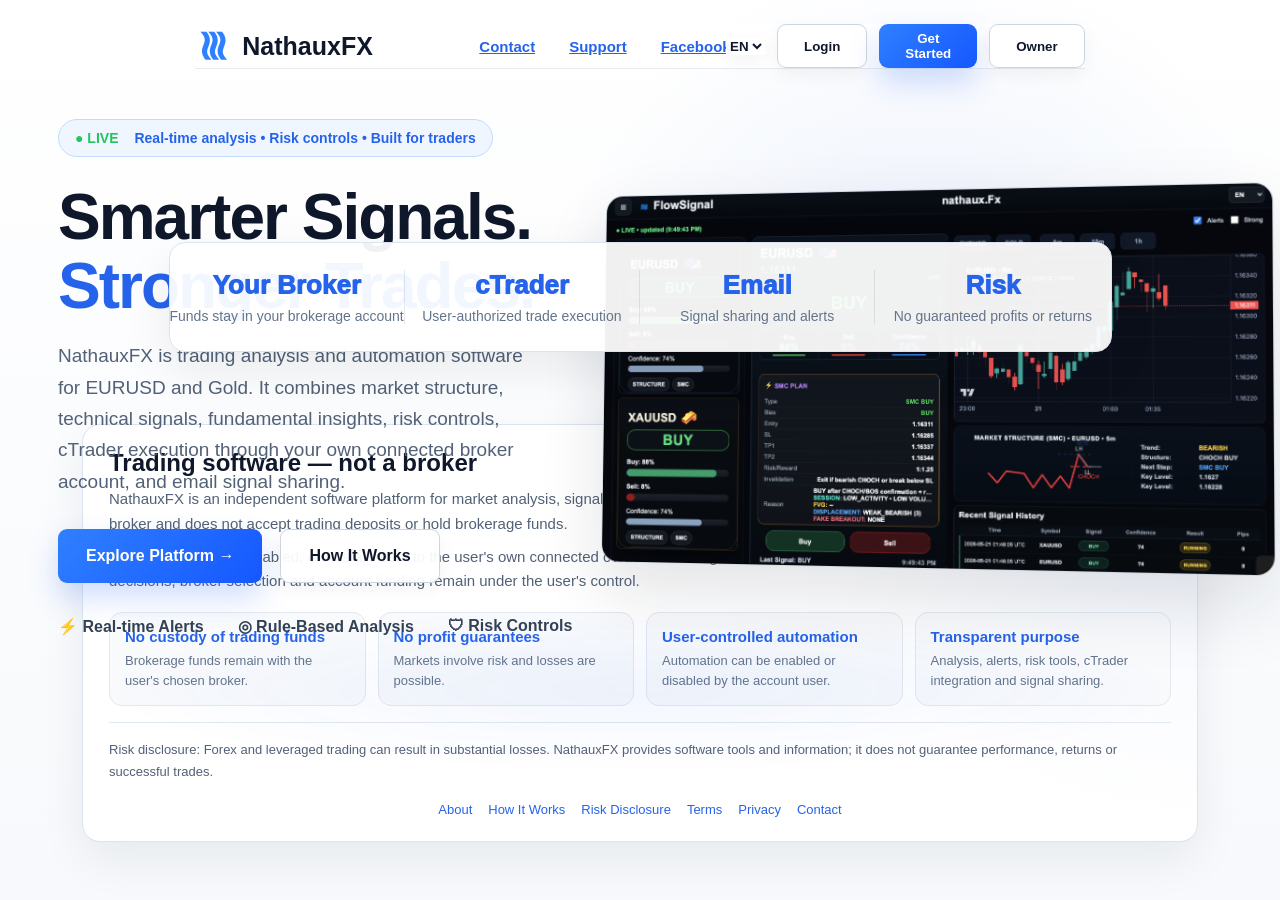
==== commit fea705cc: "Enable automatic light and dark theme on public home" ====
--- a/Frontend/index.html
+++ b/Frontend/index.html
@@ -16,6 +16,7 @@
   <link rel="stylesheet" href="style.css?v=61">
   <link rel="stylesheet" href="desktop.css?v=1" media="(min-width: 701px)">
   <link rel="stylesheet" href="phone.css?v=49" media="(max-width: 700px)">
+  <link rel="stylesheet" href="theme-auto.css?v=1">
   <style>
     html,body{margin:0;min-height:100%;background:#020812}
     body{overflow-x:hidden}
--- a/Frontend/theme-auto.css
+++ b/Frontend/theme-auto.css
@@ -0,0 +1,156 @@
+/* NathauxFX public landing theme
+   Dark mode uses the existing site styles.
+   Light mode follows the visitor's OS/browser preference automatically. */
+
+:root {
+  color-scheme: dark;
+}
+
+@media (prefers-color-scheme: light) {
+  :root {
+    color-scheme: light;
+  }
+
+  body:has(#landingPage:not(.hidden)),
+  body.fit-mode:has(#landingPage:not(.hidden)) {
+    background: #f7f9fc !important;
+    color: #0f172a !important;
+  }
+
+  #landingPage.landing-page,
+  #landingPage.landing-pro {
+    background:
+      radial-gradient(circle at 72% 36%, rgba(37, 99, 235, 0.08), transparent 34%),
+      linear-gradient(180deg, #ffffff 0%, #f7f9fc 100%) !important;
+    color: #0f172a !important;
+  }
+
+  #landingPage.landing-pro::after {
+    background: radial-gradient(ellipse at center, rgba(37, 99, 235, 0.14), transparent 58%) !important;
+    opacity: 0.45 !important;
+  }
+
+  #landingPage .landing-nav {
+    background: rgba(255, 255, 255, 0.82) !important;
+    border-bottom: 1px solid rgba(148, 163, 184, 0.22) !important;
+    backdrop-filter: blur(18px);
+    -webkit-backdrop-filter: blur(18px);
+  }
+
+  #landingPage .landing-logo,
+  #landingPage .landing-logo span:last-child,
+  #landingPage .hero-left h1 {
+    color: #0f172a !important;
+  }
+
+  #landingPage .landing-links,
+  #landingPage .hero-badges {
+    color: #334155 !important;
+  }
+
+  #landingPage .landing-links a,
+  #landingPage .mobile-footer a,
+  #landingPage .legal-links a {
+    color: #2563eb !important;
+  }
+
+  #landingPage #landingLang,
+  #landingPage .landing-login-btn,
+  #landingPage .hero-secondary {
+    background: rgba(255, 255, 255, 0.94) !important;
+    border-color: #cbd5e1 !important;
+    color: #0f172a !important;
+    box-shadow: 0 6px 18px rgba(15, 23, 42, 0.05) !important;
+  }
+
+  #landingPage .landing-login-btn:hover,
+  #landingPage .hero-secondary:hover {
+    background: #f1f5f9 !important;
+    border-color: #94a3b8 !important;
+  }
+
+  #landingPage .landing-get-btn,
+  #landingPage .hero-primary {
+    color: #ffffff !important;
+    box-shadow: 0 14px 30px rgba(37, 99, 235, 0.22) !important;
+  }
+
+  #landingPage .hero-pill {
+    background: rgba(239, 246, 255, 0.92) !important;
+    border-color: #bfdbfe !important;
+    color: #2563eb !important;
+  }
+
+  #landingPage .hero-left h1 span,
+  #landingPage .hero-stats strong {
+    color: #2563eb !important;
+  }
+
+  #landingPage .hero-left > p {
+    color: #526177 !important;
+  }
+
+  #landingPage .hero-dashboard-img {
+    border-color: rgba(148, 163, 184, 0.38) !important;
+    box-shadow:
+      0 28px 70px rgba(15, 23, 42, 0.12),
+      0 0 0 1px rgba(255, 255, 255, 0.75) inset !important;
+  }
+
+  #landingPage .hero-stats {
+    background: rgba(255, 255, 255, 0.94) !important;
+    border-color: #dbe3ee !important;
+    box-shadow: 0 18px 46px rgba(15, 23, 42, 0.08) !important;
+  }
+
+  #landingPage .hero-stats div {
+    border-right-color: rgba(148, 163, 184, 0.24) !important;
+  }
+
+  #landingPage .hero-stats span,
+  #landingPage .trusted-text {
+    color: #64748b !important;
+  }
+
+  #landingPage .trust-section {
+    color: #334155 !important;
+  }
+
+  #landingPage .trust-card {
+    background:
+      radial-gradient(circle at 100% 0%, rgba(37, 99, 235, 0.06), transparent 34%),
+      #ffffff !important;
+    border-color: #dbe3ee !important;
+    box-shadow: 0 18px 46px rgba(15, 23, 42, 0.07) !important;
+  }
+
+  #landingPage .trust-card h2 {
+    color: #0f172a !important;
+  }
+
+  #landingPage .trust-card p,
+  #landingPage .risk-note {
+    color: #526177 !important;
+  }
+
+  #landingPage .trust-point {
+    background: #f8fafc !important;
+    border-color: #e2e8f0 !important;
+  }
+
+  #landingPage .trust-point strong {
+    color: #2563eb !important;
+  }
+
+  #landingPage .trust-point span {
+    color: #64748b !important;
+  }
+
+  #landingPage .risk-note {
+    border-top-color: #e2e8f0 !important;
+  }
+
+  #landingPage .mobile-footer {
+    border-top-color: rgba(148, 163, 184, 0.24) !important;
+  }
+}
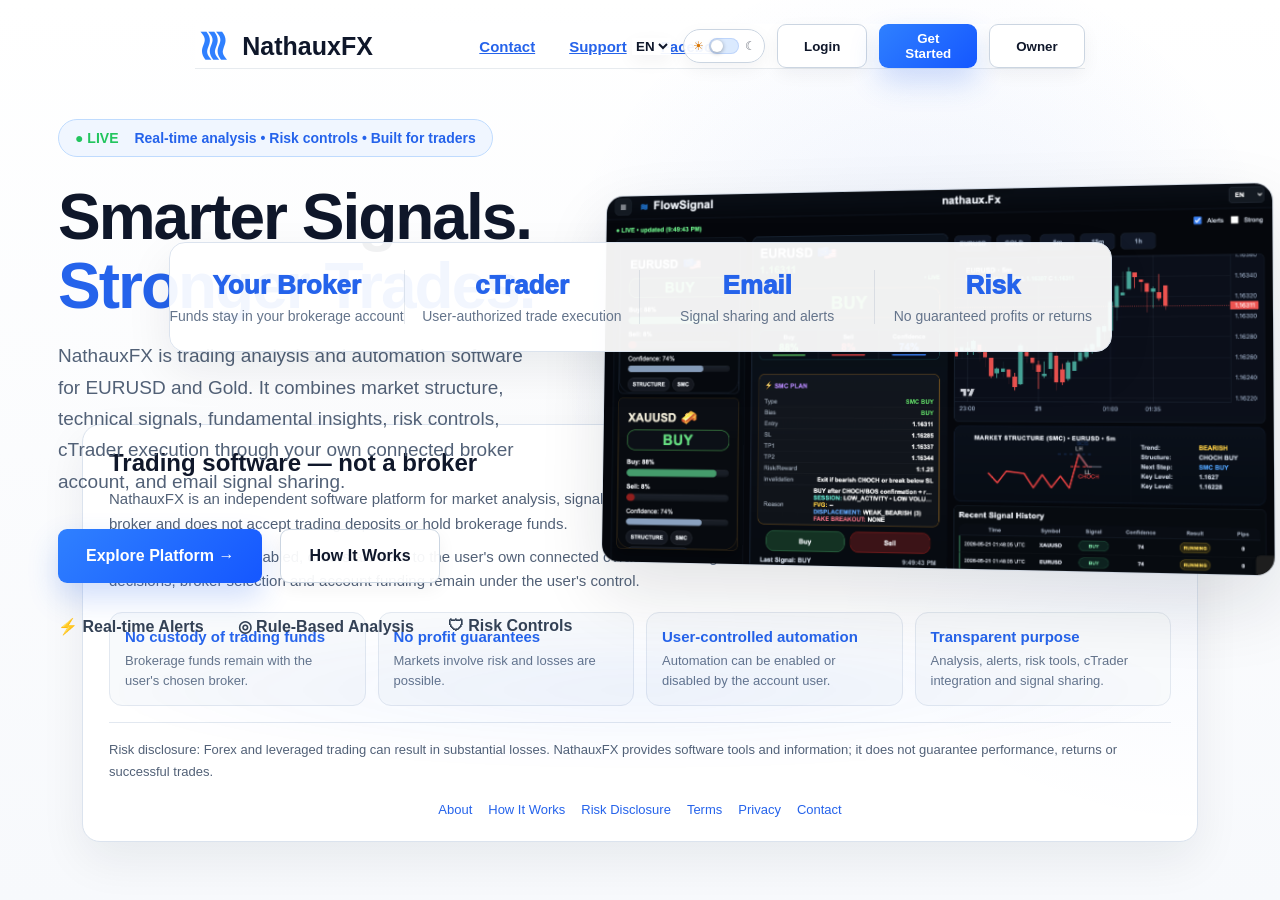
==== commit 2f5e9be7: "Add public light dark theme switch" ====
--- a/Frontend/index.html
+++ b/Frontend/index.html
@@ -16,7 +16,19 @@
   <link rel="stylesheet" href="style.css?v=61">
   <link rel="stylesheet" href="desktop.css?v=1" media="(min-width: 701px)">
   <link rel="stylesheet" href="phone.css?v=49" media="(max-width: 700px)">
-  <link rel="stylesheet" href="theme-auto.css?v=1">
+  <script>
+    (function(){
+      var theme = 'dark';
+      try {
+        var saved = localStorage.getItem('nathauxfx_theme');
+        if (saved === 'light' || saved === 'dark') theme = saved;
+        else if (window.matchMedia && window.matchMedia('(prefers-color-scheme: light)').matches) theme = 'light';
+      } catch (_error) {}
+      document.documentElement.setAttribute('data-theme', theme);
+    })();
+  </script>
+  <link rel="stylesheet" href="theme-auto.css?v=2">
+  <script src="theme-toggle.js?v=1" defer></script>
   <style>
     html,body{margin:0;min-height:100%;background:#020812}
     body{overflow-x:hidden}
@@ -58,6 +70,11 @@
       </div>
       <div class="landing-nav-actions">
         <select id="landingLang" aria-label="Language"><option value="EN">EN</option><option value="FR">FR</option><option value="ES">ES</option></select>
+        <button id="themeToggle" class="theme-toggle" type="button" role="switch" aria-checked="false" aria-label="Switch to light mode" title="Switch to light mode">
+          <span class="theme-icon theme-icon-sun" aria-hidden="true">☀</span>
+          <span class="theme-toggle-track" aria-hidden="true"><span class="theme-toggle-knob"></span></span>
+          <span class="theme-icon theme-icon-moon" aria-hidden="true">☾</span>
+        </button>
         <button id="loginBtn" class="landing-login-btn" type="button">Login</button>
         <button id="signupBtn" class="landing-get-btn" type="button">Get Started</button>
         <button id="ownerBtn" class="landing-login-btn" type="button">Owner</button>
--- a/Frontend/theme-auto.css
+++ b/Frontend/theme-auto.css
@@ -1,156 +1,243 @@
-/* NathauxFX public landing theme
-   Dark mode uses the existing site styles.
-   Light mode follows the visitor's OS/browser preference automatically. */
-
-:root {
+/* NathauxFX public landing theme.
+   Default follows the device/browser preference until the visitor uses the switch.
+   A manual light/dark choice is remembered in localStorage. */
+
+:root,
+html[data-theme="dark"] {
   color-scheme: dark;
 }
 
-@media (prefers-color-scheme: light) {
-  :root {
-    color-scheme: light;
+html[data-theme="light"] {
+  color-scheme: light;
+}
+
+#landingPage .theme-toggle {
+  height: 34px;
+  padding: 0 8px;
+  border: 1px solid #24415f;
+  border-radius: 999px;
+  background: rgba(7, 20, 37, 0.92);
+  color: #dbe7f7;
+  display: inline-flex;
+  align-items: center;
+  justify-content: center;
+  gap: 5px;
+  cursor: pointer;
+  flex: 0 0 auto;
+  transition: background .2s ease, border-color .2s ease, box-shadow .2s ease;
+}
+
+#landingPage .theme-toggle:hover {
+  border-color: #3b82f6;
+  box-shadow: 0 0 0 3px rgba(59, 130, 246, 0.10);
+}
+
+#landingPage .theme-icon {
+  width: 12px;
+  font-size: 12px;
+  line-height: 1;
+  text-align: center;
+  opacity: .62;
+  transition: opacity .2s ease, color .2s ease;
+}
+
+#landingPage .theme-toggle-track {
+  position: relative;
+  width: 30px;
+  height: 16px;
+  border-radius: 999px;
+  background: #15304d;
+  box-shadow: inset 0 0 0 1px rgba(148, 163, 184, 0.18);
+}
+
+#landingPage .theme-toggle-knob {
+  position: absolute;
+  top: 2px;
+  left: 2px;
+  width: 12px;
+  height: 12px;
+  border-radius: 50%;
+  background: #ffffff;
+  box-shadow: 0 1px 4px rgba(0, 0, 0, 0.35);
+  transition: transform .22s ease;
+}
+
+html[data-theme="dark"] #landingPage .theme-toggle-knob {
+  transform: translateX(14px);
+}
+
+html[data-theme="dark"] #landingPage .theme-icon-moon {
+  opacity: 1;
+  color: #ffffff;
+}
+
+html[data-theme="light"] #landingPage .theme-toggle {
+  background: rgba(255, 255, 255, 0.94);
+  color: #0f172a;
+  border-color: #cbd5e1;
+  box-shadow: 0 6px 18px rgba(15, 23, 42, 0.05);
+}
+
+html[data-theme="light"] #landingPage .theme-toggle-track {
+  background: #dbeafe;
+  box-shadow: inset 0 0 0 1px rgba(37, 99, 235, 0.16);
+}
+
+html[data-theme="light"] #landingPage .theme-icon-sun {
+  opacity: 1;
+  color: #d97706;
+}
+
+html[data-theme="light"] #landingPage .theme-toggle-knob {
+  transform: translateX(0);
+}
+
+html[data-theme="light"] body:has(#landingPage:not(.hidden)),
+html[data-theme="light"] body.fit-mode:has(#landingPage:not(.hidden)) {
+  background: #f7f9fc !important;
+  color: #0f172a !important;
+}
+
+html[data-theme="light"] #landingPage.landing-page,
+html[data-theme="light"] #landingPage.landing-pro {
+  background:
+    radial-gradient(circle at 72% 36%, rgba(37, 99, 235, 0.08), transparent 34%),
+    linear-gradient(180deg, #ffffff 0%, #f7f9fc 100%) !important;
+  color: #0f172a !important;
+}
+
+html[data-theme="light"] #landingPage.landing-pro::after {
+  background: radial-gradient(ellipse at center, rgba(37, 99, 235, 0.14), transparent 58%) !important;
+  opacity: 0.45 !important;
+}
+
+html[data-theme="light"] #landingPage .landing-nav {
+  background: rgba(255, 255, 255, 0.82) !important;
+  border-bottom: 1px solid rgba(148, 163, 184, 0.22) !important;
+  backdrop-filter: blur(18px);
+  -webkit-backdrop-filter: blur(18px);
+}
+
+html[data-theme="light"] #landingPage .landing-logo,
+html[data-theme="light"] #landingPage .landing-logo span:last-child,
+html[data-theme="light"] #landingPage .hero-left h1 {
+  color: #0f172a !important;
+}
+
+html[data-theme="light"] #landingPage .landing-links,
+html[data-theme="light"] #landingPage .hero-badges {
+  color: #334155 !important;
+}
+
+html[data-theme="light"] #landingPage .landing-links a,
+html[data-theme="light"] #landingPage .mobile-footer a,
+html[data-theme="light"] #landingPage .legal-links a {
+  color: #2563eb !important;
+}
+
+html[data-theme="light"] #landingPage #landingLang,
+html[data-theme="light"] #landingPage .landing-login-btn,
+html[data-theme="light"] #landingPage .hero-secondary {
+  background: rgba(255, 255, 255, 0.94) !important;
+  border-color: #cbd5e1 !important;
+  color: #0f172a !important;
+  box-shadow: 0 6px 18px rgba(15, 23, 42, 0.05) !important;
+}
+
+html[data-theme="light"] #landingPage .landing-login-btn:hover,
+html[data-theme="light"] #landingPage .hero-secondary:hover {
+  background: #f1f5f9 !important;
+  border-color: #94a3b8 !important;
+}
+
+html[data-theme="light"] #landingPage .landing-get-btn,
+html[data-theme="light"] #landingPage .hero-primary {
+  color: #ffffff !important;
+  box-shadow: 0 14px 30px rgba(37, 99, 235, 0.22) !important;
+}
+
+html[data-theme="light"] #landingPage .hero-pill {
+  background: rgba(239, 246, 255, 0.92) !important;
+  border-color: #bfdbfe !important;
+  color: #2563eb !important;
+}
+
+html[data-theme="light"] #landingPage .hero-left h1 span,
+html[data-theme="light"] #landingPage .hero-stats strong {
+  color: #2563eb !important;
+}
+
+html[data-theme="light"] #landingPage .hero-left > p {
+  color: #526177 !important;
+}
+
+html[data-theme="light"] #landingPage .hero-dashboard-img {
+  border-color: rgba(148, 163, 184, 0.38) !important;
+  box-shadow:
+    0 28px 70px rgba(15, 23, 42, 0.12),
+    0 0 0 1px rgba(255, 255, 255, 0.75) inset !important;
+}
+
+html[data-theme="light"] #landingPage .hero-stats {
+  background: rgba(255, 255, 255, 0.94) !important;
+  border-color: #dbe3ee !important;
+  box-shadow: 0 18px 46px rgba(15, 23, 42, 0.08) !important;
+}
+
+html[data-theme="light"] #landingPage .hero-stats div {
+  border-right-color: rgba(148, 163, 184, 0.24) !important;
+}
+
+html[data-theme="light"] #landingPage .hero-stats span,
+html[data-theme="light"] #landingPage .trusted-text {
+  color: #64748b !important;
+}
+
+html[data-theme="light"] #landingPage .trust-section {
+  color: #334155 !important;
+}
+
+html[data-theme="light"] #landingPage .trust-card {
+  background:
+    radial-gradient(circle at 100% 0%, rgba(37, 99, 235, 0.06), transparent 34%),
+    #ffffff !important;
+  border-color: #dbe3ee !important;
+  box-shadow: 0 18px 46px rgba(15, 23, 42, 0.07) !important;
+}
+
+html[data-theme="light"] #landingPage .trust-card h2 {
+  color: #0f172a !important;
+}
+
+html[data-theme="light"] #landingPage .trust-card p,
+html[data-theme="light"] #landingPage .risk-note {
+  color: #526177 !important;
+}
+
+html[data-theme="light"] #landingPage .trust-point {
+  background: #f8fafc !important;
+  border-color: #e2e8f0 !important;
+}
+
+html[data-theme="light"] #landingPage .trust-point strong {
+  color: #2563eb !important;
+}
+
+html[data-theme="light"] #landingPage .trust-point span {
+  color: #64748b !important;
+}
+
+html[data-theme="light"] #landingPage .risk-note {
+  border-top-color: #e2e8f0 !important;
+}
+
+html[data-theme="light"] #landingPage .mobile-footer {
+  border-top-color: rgba(148, 163, 184, 0.24) !important;
+}
+
+@media (max-width: 700px) {
+  #landingPage .theme-toggle {
+    height: 32px;
+    padding: 0 7px;
   }
-
-  body:has(#landingPage:not(.hidden)),
-  body.fit-mode:has(#landingPage:not(.hidden)) {
-    background: #f7f9fc !important;
-    color: #0f172a !important;
-  }
-
-  #landingPage.landing-page,
-  #landingPage.landing-pro {
-    background:
-      radial-gradient(circle at 72% 36%, rgba(37, 99, 235, 0.08), transparent 34%),
-      linear-gradient(180deg, #ffffff 0%, #f7f9fc 100%) !important;
-    color: #0f172a !important;
-  }
-
-  #landingPage.landing-pro::after {
-    background: radial-gradient(ellipse at center, rgba(37, 99, 235, 0.14), transparent 58%) !important;
-    opacity: 0.45 !important;
-  }
-
-  #landingPage .landing-nav {
-    background: rgba(255, 255, 255, 0.82) !important;
-    border-bottom: 1px solid rgba(148, 163, 184, 0.22) !important;
-    backdrop-filter: blur(18px);
-    -webkit-backdrop-filter: blur(18px);
-  }
-
-  #landingPage .landing-logo,
-  #landingPage .landing-logo span:last-child,
-  #landingPage .hero-left h1 {
-    color: #0f172a !important;
-  }
-
-  #landingPage .landing-links,
-  #landingPage .hero-badges {
-    color: #334155 !important;
-  }
-
-  #landingPage .landing-links a,
-  #landingPage .mobile-footer a,
-  #landingPage .legal-links a {
-    color: #2563eb !important;
-  }
-
-  #landingPage #landingLang,
-  #landingPage .landing-login-btn,
-  #landingPage .hero-secondary {
-    background: rgba(255, 255, 255, 0.94) !important;
-    border-color: #cbd5e1 !important;
-    color: #0f172a !important;
-    box-shadow: 0 6px 18px rgba(15, 23, 42, 0.05) !important;
-  }
-
-  #landingPage .landing-login-btn:hover,
-  #landingPage .hero-secondary:hover {
-    background: #f1f5f9 !important;
-    border-color: #94a3b8 !important;
-  }
-
-  #landingPage .landing-get-btn,
-  #landingPage .hero-primary {
-    color: #ffffff !important;
-    box-shadow: 0 14px 30px rgba(37, 99, 235, 0.22) !important;
-  }
-
-  #landingPage .hero-pill {
-    background: rgba(239, 246, 255, 0.92) !important;
-    border-color: #bfdbfe !important;
-    color: #2563eb !important;
-  }
-
-  #landingPage .hero-left h1 span,
-  #landingPage .hero-stats strong {
-    color: #2563eb !important;
-  }
-
-  #landingPage .hero-left > p {
-    color: #526177 !important;
-  }
-
-  #landingPage .hero-dashboard-img {
-    border-color: rgba(148, 163, 184, 0.38) !important;
-    box-shadow:
-      0 28px 70px rgba(15, 23, 42, 0.12),
-      0 0 0 1px rgba(255, 255, 255, 0.75) inset !important;
-  }
-
-  #landingPage .hero-stats {
-    background: rgba(255, 255, 255, 0.94) !important;
-    border-color: #dbe3ee !important;
-    box-shadow: 0 18px 46px rgba(15, 23, 42, 0.08) !important;
-  }
-
-  #landingPage .hero-stats div {
-    border-right-color: rgba(148, 163, 184, 0.24) !important;
-  }
-
-  #landingPage .hero-stats span,
-  #landingPage .trusted-text {
-    color: #64748b !important;
-  }
-
-  #landingPage .trust-section {
-    color: #334155 !important;
-  }
-
-  #landingPage .trust-card {
-    background:
-      radial-gradient(circle at 100% 0%, rgba(37, 99, 235, 0.06), transparent 34%),
-      #ffffff !important;
-    border-color: #dbe3ee !important;
-    box-shadow: 0 18px 46px rgba(15, 23, 42, 0.07) !important;
-  }
-
-  #landingPage .trust-card h2 {
-    color: #0f172a !important;
-  }
-
-  #landingPage .trust-card p,
-  #landingPage .risk-note {
-    color: #526177 !important;
-  }
-
-  #landingPage .trust-point {
-    background: #f8fafc !important;
-    border-color: #e2e8f0 !important;
-  }
-
-  #landingPage .trust-point strong {
-    color: #2563eb !important;
-  }
-
-  #landingPage .trust-point span {
-    color: #64748b !important;
-  }
-
-  #landingPage .risk-note {
-    border-top-color: #e2e8f0 !important;
-  }
-
-  #landingPage .mobile-footer {
-    border-top-color: rgba(148, 163, 184, 0.24) !important;
-  }
-}
+}
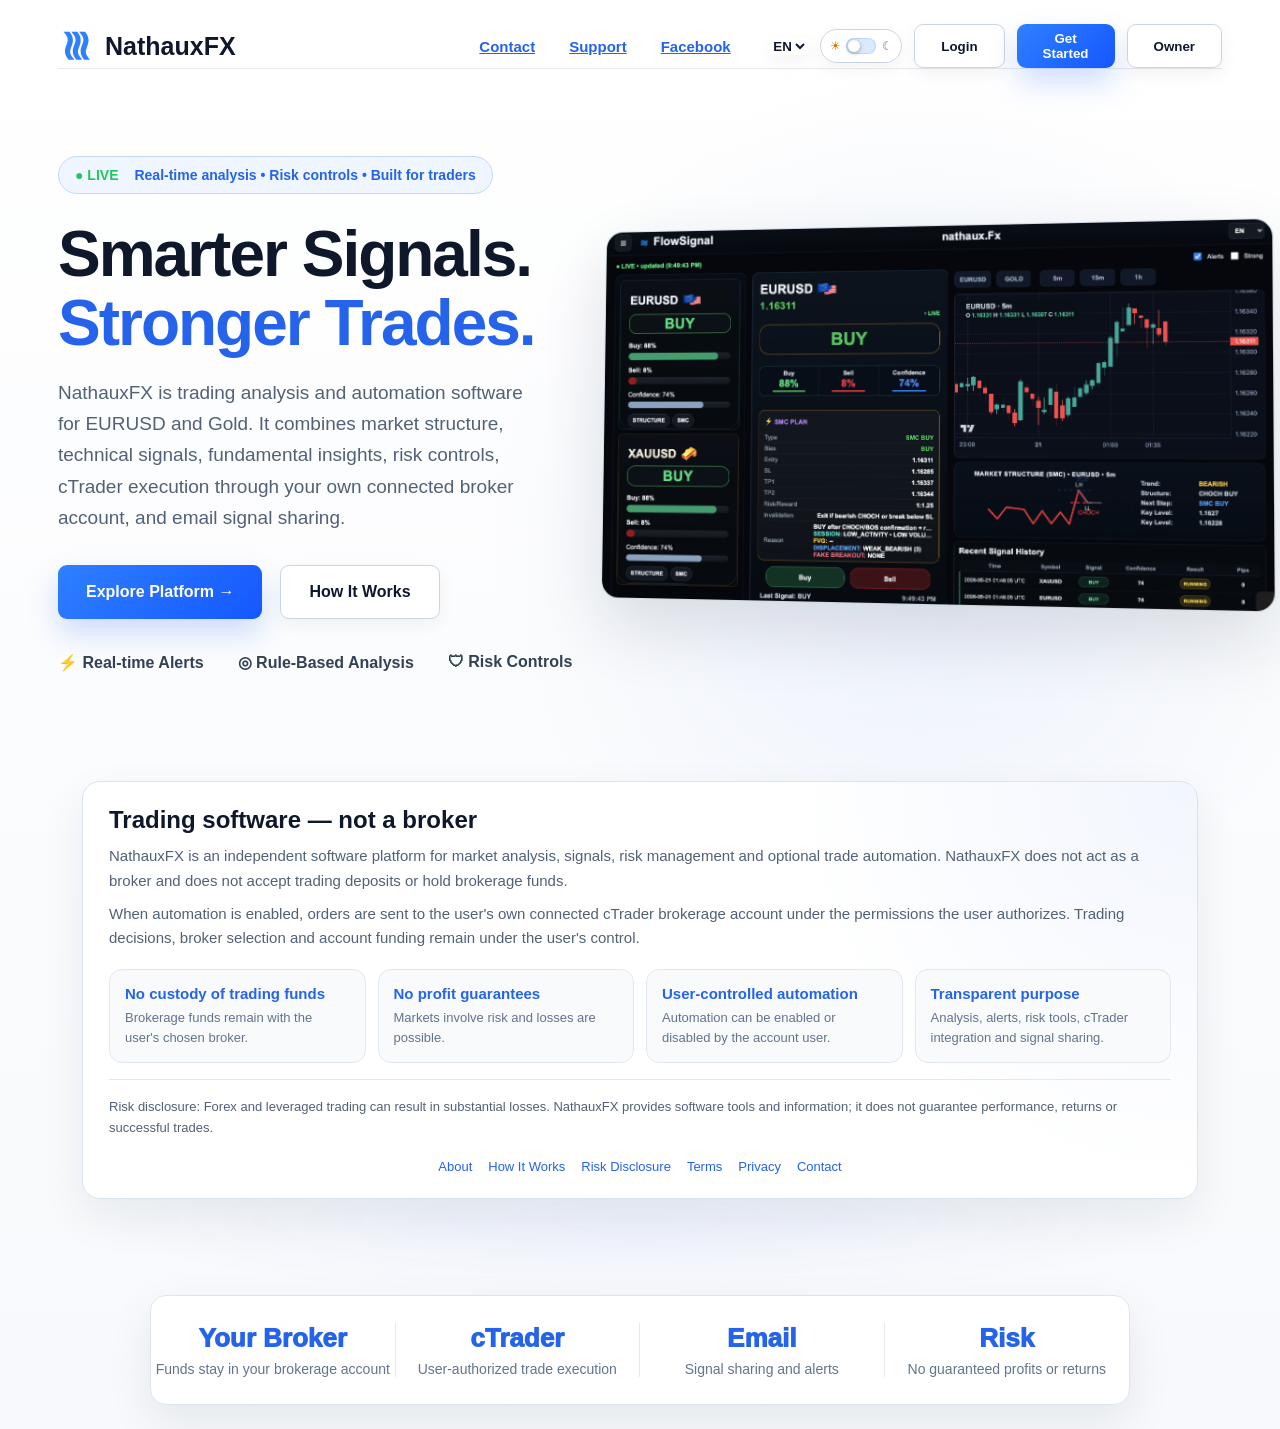
==== commit 2817da4b: "Move platform principles below trust card" ====
--- a/Frontend/index.html
+++ b/Frontend/index.html
@@ -95,13 +95,6 @@
       <div class="hero-right"><img src="dashboard-preview.png" class="hero-dashboard-img" alt="NathauxFX trading dashboard"></div>
     </section>
 
-    <section class="hero-stats" aria-label="Platform principles">
-      <div><strong>Your Broker</strong><span>Funds stay in your brokerage account</span></div>
-      <div><strong>cTrader</strong><span>User-authorized trade execution</span></div>
-      <div><strong>Email</strong><span>Signal sharing and alerts</span></div>
-      <div><strong>Risk</strong><span>No guaranteed profits or returns</span></div>
-    </section>
-
     <section id="trust" class="trust-section">
       <div class="trust-card">
         <h2>Trading software — not a broker</h2>
@@ -125,6 +118,13 @@
       </div>
     </section>
 
+    <section class="hero-stats" aria-label="Platform principles">
+      <div><strong>Your Broker</strong><span>Funds stay in your brokerage account</span></div>
+      <div><strong>cTrader</strong><span>User-authorized trade execution</span></div>
+      <div><strong>Email</strong><span>Signal sharing and alerts</span></div>
+      <div><strong>Risk</strong><span>No guaranteed profits or returns</span></div>
+    </section>
+
     <div class="mobile-footer">
       <a href="mailto:renathauxfx@outlook.com">Contact</a>
       <a href="mailto:flowsignal.contact@gmail.com">Support</a>
--- a/Frontend/theme-auto.css
+++ b/Frontend/theme-auto.css
@@ -235,9 +235,90 @@
   border-top-color: rgba(148, 163, 184, 0.24) !important;
 }
 
+/* NathauxFX public landing flow fix.
+   Keep the hero, principles, trust/legal card and footer in normal document flow.
+   The older public shell used a fixed 100vh flex box, which squeezed these sections
+   and made them visually overlap after the trust content was added. */
+body:has(#landingPage:not(.hidden)),
+body.fit-mode:has(#landingPage:not(.hidden)) {
+  overflow-y: auto !important;
+  overflow-x: hidden !important;
+}
+
+#landingPage.landing-pro {
+  display: flex !important;
+  flex-direction: column !important;
+  width: 100% !important;
+  max-width: none !important;
+  height: auto !important;
+  min-height: 100vh !important;
+  overflow: visible !important;
+}
+
+#landingPage .landing-nav {
+  flex: 0 0 auto !important;
+  width: 100% !important;
+}
+
+#landingPage .hero-section,
+#landingPage .hero-stats,
+#landingPage .trust-section,
+#landingPage .mobile-footer {
+  flex-shrink: 0 !important;
+}
+
+#landingPage .hero-section {
+  position: relative !important;
+  width: 100% !important;
+  z-index: 1 !important;
+}
+
+#landingPage .hero-stats {
+  position: relative !important;
+  z-index: 2 !important;
+  height: auto !important;
+  min-height: 110px !important;
+  width: min(100%, 980px) !important;
+  margin: 12px auto 0 !important;
+}
+
+#landingPage .trust-section {
+  position: relative !important;
+  z-index: 2 !important;
+  width: 100% !important;
+  max-width: 1180px !important;
+  margin: 22px auto 0 !important;
+}
+
+#landingPage .mobile-footer {
+  position: relative !important;
+  z-index: 2 !important;
+}
+
+@media (min-width: 701px) {
+  #landingPage .hero-section {
+    flex: 0 0 auto !important;
+    min-height: 590px !important;
+  }
+}
+
 @media (max-width: 700px) {
   #landingPage .theme-toggle {
     height: 32px;
     padding: 0 7px;
   }
-}
+
+  #landingPage.landing-pro {
+    height: auto !important;
+    min-height: 100vh !important;
+    overflow: visible !important;
+  }
+
+  #landingPage .hero-section {
+    min-height: 0 !important;
+  }
+
+  #landingPage .hero-stats {
+    min-height: 0 !important;
+  }
+}
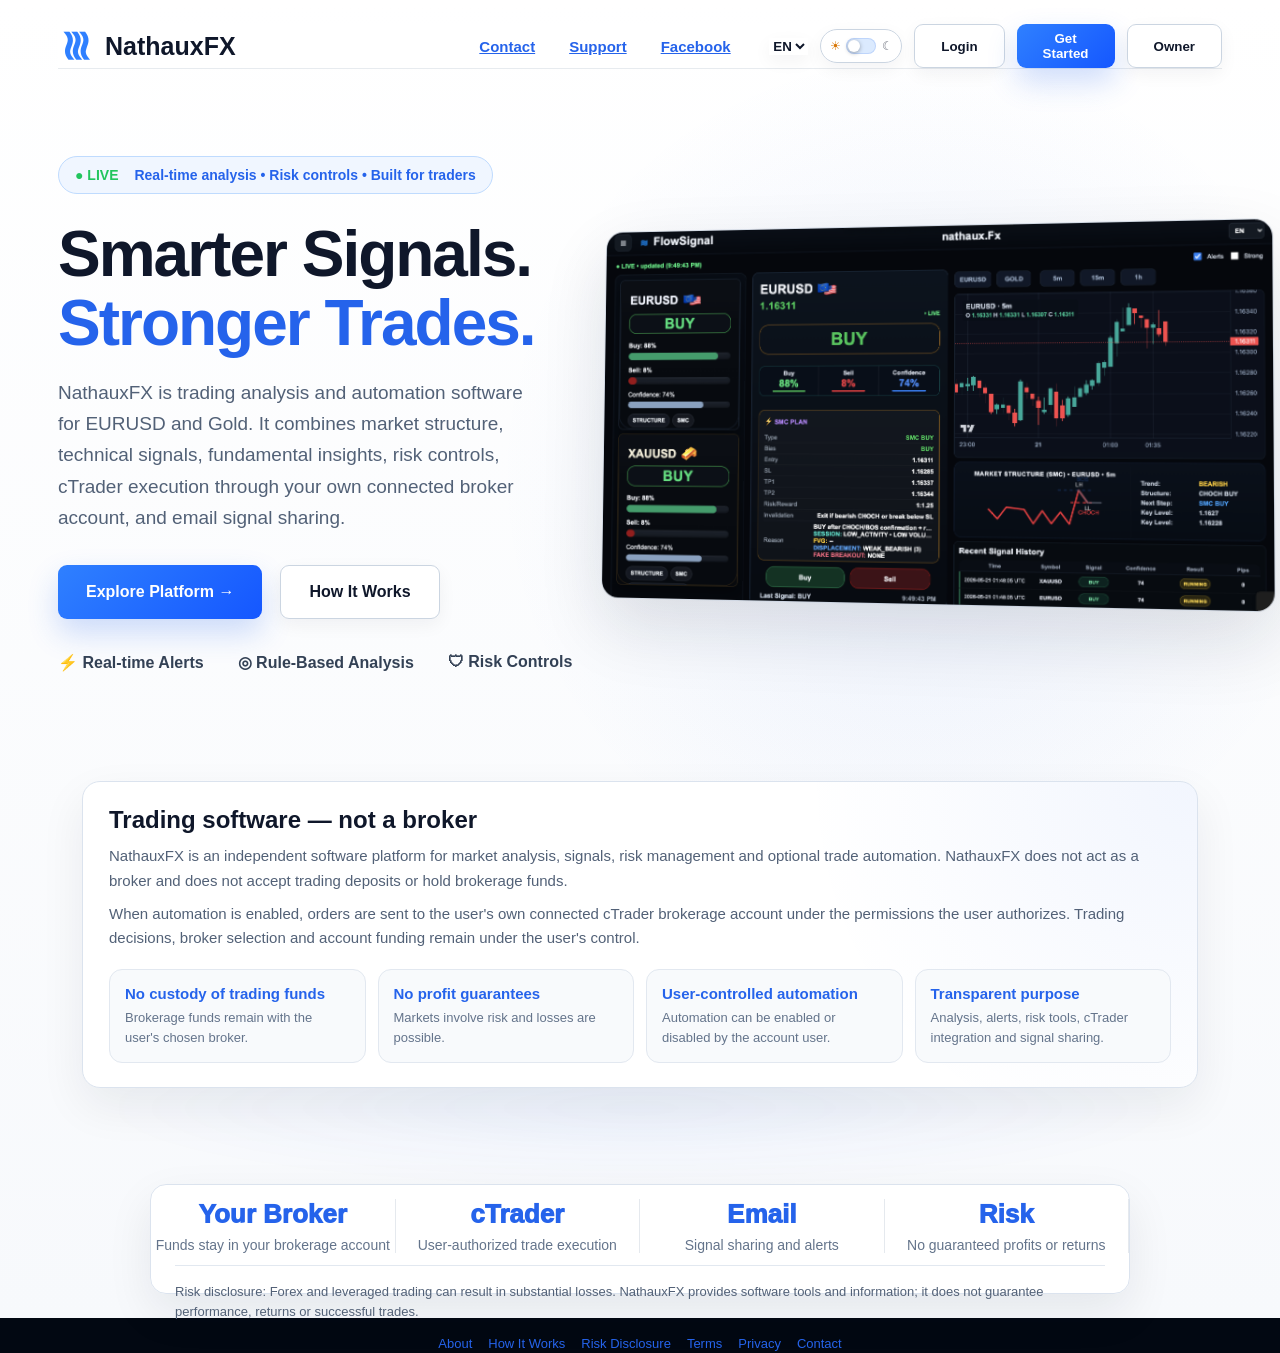
==== commit e5962e8f: "Attach risk disclosure and legal links to platform card" ====
--- a/Frontend/index.html
+++ b/Frontend/index.html
@@ -44,7 +44,11 @@
     .legal-links a{color:#8db7ff;text-decoration:none}
     .legal-links a:hover{text-decoration:underline}
     .risk-note{margin-top:16px!important;padding-top:16px;border-top:1px solid #17324e;font-size:13px!important;color:#91a5bd!important}
+    .hero-stats{height:auto!important;min-height:122px!important;padding-top:14px!important;padding-bottom:16px!important}
+    .hero-stats>.risk-note{grid-column:1/-1;width:auto;margin:12px 24px 0!important;padding-top:16px!important;text-align:left;line-height:1.55}
+    .hero-stats>.legal-links{grid-column:1/-1;margin-top:14px!important;padding:0 24px 2px!important;border-right:0!important;display:flex!important;flex-direction:row!important;align-items:center!important;justify-content:center!important;gap:16px!important}
     @media(max-width:800px){.trust-points{grid-template-columns:1fr 1fr}.trust-section{padding:0 15px 28px}}
+    @media(max-width:700px){.hero-stats>.risk-note,.hero-stats>.legal-links{grid-column:1/-1}.hero-stats>.risk-note{margin:10px 10px 0!important}.hero-stats>.legal-links{padding:0 10px 4px!important;gap:12px!important}}
     @media(max-width:520px){.trust-points{grid-template-columns:1fr}.trust-card{padding:20px}.legal-links{gap:12px}}
   </style>
   <script type="application/ld+json">
@@ -106,15 +110,6 @@
           <div class="trust-point"><strong>User-controlled automation</strong><span>Automation can be enabled or disabled by the account user.</span></div>
           <div class="trust-point"><strong>Transparent purpose</strong><span>Analysis, alerts, risk tools, cTrader integration and signal sharing.</span></div>
         </div>
-        <p class="risk-note">Risk disclosure: Forex and leveraged trading can result in substantial losses. NathauxFX provides software tools and information; it does not guarantee performance, returns or successful trades.</p>
-        <div class="legal-links">
-          <a href="/about.html">About</a>
-          <a href="/how-it-works.html">How It Works</a>
-          <a href="/risk-disclosure.html">Risk Disclosure</a>
-          <a href="/terms.html">Terms</a>
-          <a href="/privacy.html">Privacy</a>
-          <a href="mailto:renathauxfx@outlook.com">Contact</a>
-        </div>
       </div>
     </section>
 
@@ -123,6 +118,15 @@
       <div><strong>cTrader</strong><span>User-authorized trade execution</span></div>
       <div><strong>Email</strong><span>Signal sharing and alerts</span></div>
       <div><strong>Risk</strong><span>No guaranteed profits or returns</span></div>
+      <p class="risk-note">Risk disclosure: Forex and leveraged trading can result in substantial losses. NathauxFX provides software tools and information; it does not guarantee performance, returns or successful trades.</p>
+      <div class="legal-links">
+        <a href="/about.html">About</a>
+        <a href="/how-it-works.html">How It Works</a>
+        <a href="/risk-disclosure.html">Risk Disclosure</a>
+        <a href="/terms.html">Terms</a>
+        <a href="/privacy.html">Privacy</a>
+        <a href="mailto:renathauxfx@outlook.com">Contact</a>
+      </div>
     </section>
 
     <div class="mobile-footer">
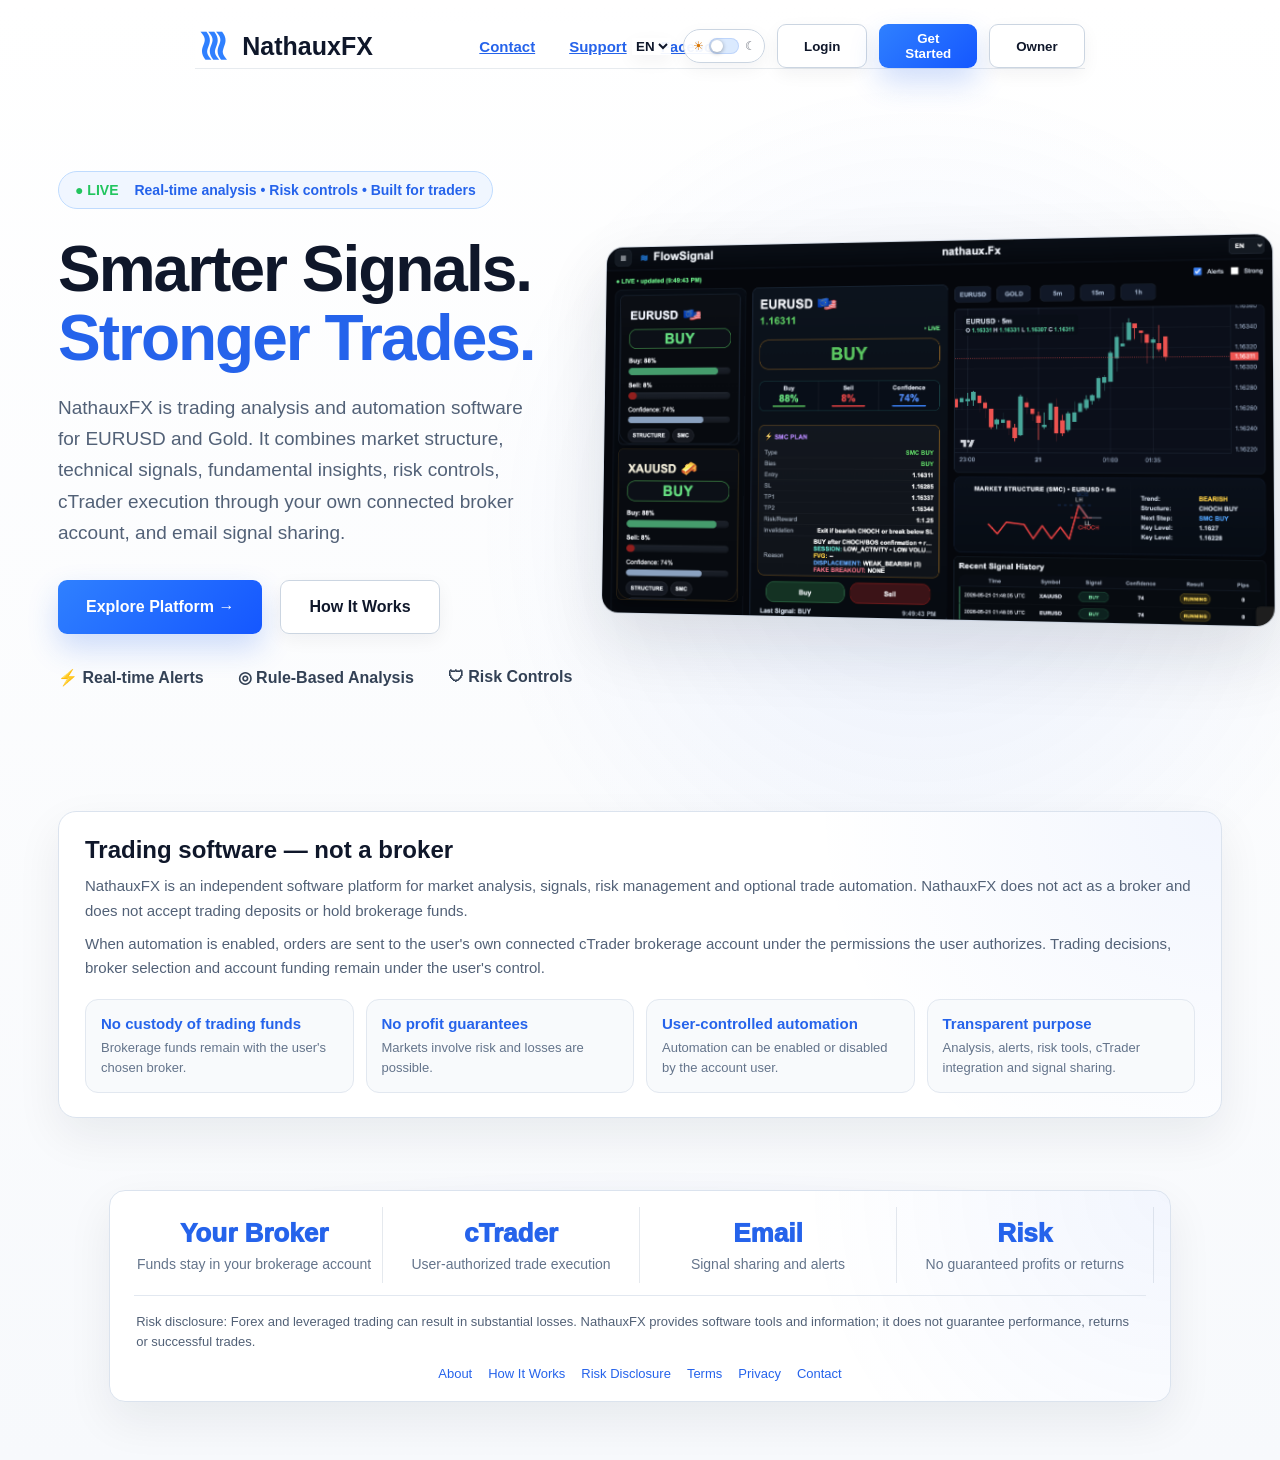
==== commit f88f5820: "Bump public theme stylesheet cache" ====
--- a/Frontend/index.html
+++ b/Frontend/index.html
@@ -27,7 +27,7 @@
       document.documentElement.setAttribute('data-theme', theme);
     })();
   </script>
-  <link rel="stylesheet" href="theme-auto.css?v=2">
+  <link rel="stylesheet" href="theme-auto.css?v=3">
   <script src="theme-toggle.js?v=1" defer></script>
   <style>
     html,body{margin:0;min-height:100%;background:#020812}
--- a/Frontend/theme-auto.css
+++ b/Frontend/theme-auto.css
@@ -1,22 +1,17 @@
 /* NathauxFX public landing theme.
-   Default follows the device/browser preference until the visitor uses the switch.
-   A manual light/dark choice is remembered in localStorage. */
+   Keep the original landing-page geometry. Theme CSS only adds light/dark colors,
+   vertical page flow for the extra trust content, and the two stacked lower cards. */
 
 :root,
-html[data-theme="dark"] {
-  color-scheme: dark;
-}
-
-html[data-theme="light"] {
-  color-scheme: light;
-}
+html[data-theme="dark"] { color-scheme: dark; }
+html[data-theme="light"] { color-scheme: light; }
 
 #landingPage .theme-toggle {
   height: 34px;
   padding: 0 8px;
   border: 1px solid #24415f;
   border-radius: 999px;
-  background: rgba(7, 20, 37, 0.92);
+  background: rgba(7,20,37,.92);
   color: #dbe7f7;
   display: inline-flex;
   align-items: center;
@@ -24,301 +19,165 @@
   gap: 5px;
   cursor: pointer;
   flex: 0 0 auto;
-  transition: background .2s ease, border-color .2s ease, box-shadow .2s ease;
+  transition: background .2s ease,border-color .2s ease,box-shadow .2s ease;
 }
+#landingPage .theme-toggle:hover { border-color:#3b82f6; box-shadow:0 0 0 3px rgba(59,130,246,.10); }
+#landingPage .theme-icon { width:12px; font-size:12px; line-height:1; text-align:center; opacity:.62; transition:opacity .2s ease,color .2s ease; }
+#landingPage .theme-toggle-track { position:relative; width:30px; height:16px; border-radius:999px; background:#15304d; box-shadow:inset 0 0 0 1px rgba(148,163,184,.18); }
+#landingPage .theme-toggle-knob { position:absolute; top:2px; left:2px; width:12px; height:12px; border-radius:50%; background:#fff; box-shadow:0 1px 4px rgba(0,0,0,.35); transition:transform .22s ease; }
+html[data-theme="dark"] #landingPage .theme-toggle-knob { transform:translateX(14px); }
+html[data-theme="dark"] #landingPage .theme-icon-moon { opacity:1; color:#fff; }
+html[data-theme="light"] #landingPage .theme-toggle { background:rgba(255,255,255,.94); color:#0f172a; border-color:#cbd5e1; box-shadow:0 6px 18px rgba(15,23,42,.05); }
+html[data-theme="light"] #landingPage .theme-toggle-track { background:#dbeafe; box-shadow:inset 0 0 0 1px rgba(37,99,235,.16); }
+html[data-theme="light"] #landingPage .theme-icon-sun { opacity:1; color:#d97706; }
+html[data-theme="light"] #landingPage .theme-toggle-knob { transform:translateX(0); }
 
-#landingPage .theme-toggle:hover {
-  border-color: #3b82f6;
-  box-shadow: 0 0 0 3px rgba(59, 130, 246, 0.10);
-}
-
-#landingPage .theme-icon {
-  width: 12px;
-  font-size: 12px;
-  line-height: 1;
-  text-align: center;
-  opacity: .62;
-  transition: opacity .2s ease, color .2s ease;
-}
-
-#landingPage .theme-toggle-track {
-  position: relative;
-  width: 30px;
-  height: 16px;
-  border-radius: 999px;
-  background: #15304d;
-  box-shadow: inset 0 0 0 1px rgba(148, 163, 184, 0.18);
-}
-
-#landingPage .theme-toggle-knob {
-  position: absolute;
-  top: 2px;
-  left: 2px;
-  width: 12px;
-  height: 12px;
-  border-radius: 50%;
-  background: #ffffff;
-  box-shadow: 0 1px 4px rgba(0, 0, 0, 0.35);
-  transition: transform .22s ease;
-}
-
-html[data-theme="dark"] #landingPage .theme-toggle-knob {
-  transform: translateX(14px);
-}
-
-html[data-theme="dark"] #landingPage .theme-icon-moon {
-  opacity: 1;
-  color: #ffffff;
-}
-
-html[data-theme="light"] #landingPage .theme-toggle {
-  background: rgba(255, 255, 255, 0.94);
-  color: #0f172a;
-  border-color: #cbd5e1;
-  box-shadow: 0 6px 18px rgba(15, 23, 42, 0.05);
-}
-
-html[data-theme="light"] #landingPage .theme-toggle-track {
-  background: #dbeafe;
-  box-shadow: inset 0 0 0 1px rgba(37, 99, 235, 0.16);
-}
-
-html[data-theme="light"] #landingPage .theme-icon-sun {
-  opacity: 1;
-  color: #d97706;
-}
-
-html[data-theme="light"] #landingPage .theme-toggle-knob {
-  transform: translateX(0);
-}
-
-html[data-theme="light"] body:has(#landingPage:not(.hidden)),
-html[data-theme="light"] body.fit-mode:has(#landingPage:not(.hidden)) {
-  background: #f7f9fc !important;
-  color: #0f172a !important;
-}
-
-html[data-theme="light"] #landingPage.landing-page,
-html[data-theme="light"] #landingPage.landing-pro {
-  background:
-    radial-gradient(circle at 72% 36%, rgba(37, 99, 235, 0.08), transparent 34%),
-    linear-gradient(180deg, #ffffff 0%, #f7f9fc 100%) !important;
-  color: #0f172a !important;
-}
-
-html[data-theme="light"] #landingPage.landing-pro::after {
-  background: radial-gradient(ellipse at center, rgba(37, 99, 235, 0.14), transparent 58%) !important;
-  opacity: 0.45 !important;
-}
-
-html[data-theme="light"] #landingPage .landing-nav {
-  background: rgba(255, 255, 255, 0.82) !important;
-  border-bottom: 1px solid rgba(148, 163, 184, 0.22) !important;
-  backdrop-filter: blur(18px);
-  -webkit-backdrop-filter: blur(18px);
-}
-
-html[data-theme="light"] #landingPage .landing-logo,
-html[data-theme="light"] #landingPage .landing-logo span:last-child,
-html[data-theme="light"] #landingPage .hero-left h1 {
-  color: #0f172a !important;
-}
-
-html[data-theme="light"] #landingPage .landing-links,
-html[data-theme="light"] #landingPage .hero-badges {
-  color: #334155 !important;
-}
-
-html[data-theme="light"] #landingPage .landing-links a,
-html[data-theme="light"] #landingPage .mobile-footer a,
-html[data-theme="light"] #landingPage .legal-links a {
-  color: #2563eb !important;
-}
-
-html[data-theme="light"] #landingPage #landingLang,
-html[data-theme="light"] #landingPage .landing-login-btn,
-html[data-theme="light"] #landingPage .hero-secondary {
-  background: rgba(255, 255, 255, 0.94) !important;
-  border-color: #cbd5e1 !important;
-  color: #0f172a !important;
-  box-shadow: 0 6px 18px rgba(15, 23, 42, 0.05) !important;
-}
-
-html[data-theme="light"] #landingPage .landing-login-btn:hover,
-html[data-theme="light"] #landingPage .hero-secondary:hover {
-  background: #f1f5f9 !important;
-  border-color: #94a3b8 !important;
-}
-
-html[data-theme="light"] #landingPage .landing-get-btn,
-html[data-theme="light"] #landingPage .hero-primary {
-  color: #ffffff !important;
-  box-shadow: 0 14px 30px rgba(37, 99, 235, 0.22) !important;
-}
-
-html[data-theme="light"] #landingPage .hero-pill {
-  background: rgba(239, 246, 255, 0.92) !important;
-  border-color: #bfdbfe !important;
-  color: #2563eb !important;
-}
-
-html[data-theme="light"] #landingPage .hero-left h1 span,
-html[data-theme="light"] #landingPage .hero-stats strong {
-  color: #2563eb !important;
-}
-
-html[data-theme="light"] #landingPage .hero-left > p {
-  color: #526177 !important;
-}
-
-html[data-theme="light"] #landingPage .hero-dashboard-img {
-  border-color: rgba(148, 163, 184, 0.38) !important;
-  box-shadow:
-    0 28px 70px rgba(15, 23, 42, 0.12),
-    0 0 0 1px rgba(255, 255, 255, 0.75) inset !important;
-}
-
-html[data-theme="light"] #landingPage .hero-stats {
-  background: rgba(255, 255, 255, 0.94) !important;
-  border-color: #dbe3ee !important;
-  box-shadow: 0 18px 46px rgba(15, 23, 42, 0.08) !important;
-}
-
-html[data-theme="light"] #landingPage .hero-stats div {
-  border-right-color: rgba(148, 163, 184, 0.24) !important;
-}
-
-html[data-theme="light"] #landingPage .hero-stats span,
-html[data-theme="light"] #landingPage .trusted-text {
-  color: #64748b !important;
-}
-
-html[data-theme="light"] #landingPage .trust-section {
-  color: #334155 !important;
-}
-
-html[data-theme="light"] #landingPage .trust-card {
-  background:
-    radial-gradient(circle at 100% 0%, rgba(37, 99, 235, 0.06), transparent 34%),
-    #ffffff !important;
-  border-color: #dbe3ee !important;
-  box-shadow: 0 18px 46px rgba(15, 23, 42, 0.07) !important;
-}
-
-html[data-theme="light"] #landingPage .trust-card h2 {
-  color: #0f172a !important;
-}
-
-html[data-theme="light"] #landingPage .trust-card p,
-html[data-theme="light"] #landingPage .risk-note {
-  color: #526177 !important;
-}
-
-html[data-theme="light"] #landingPage .trust-point {
-  background: #f8fafc !important;
-  border-color: #e2e8f0 !important;
-}
-
-html[data-theme="light"] #landingPage .trust-point strong {
-  color: #2563eb !important;
-}
-
-html[data-theme="light"] #landingPage .trust-point span {
-  color: #64748b !important;
-}
-
-html[data-theme="light"] #landingPage .risk-note {
-  border-top-color: #e2e8f0 !important;
-}
-
-html[data-theme="light"] #landingPage .mobile-footer {
-  border-top-color: rgba(148, 163, 184, 0.24) !important;
-}
-
-/* NathauxFX public landing flow fix.
-   Keep the hero, principles, trust/legal card and footer in normal document flow.
-   The older public shell used a fixed 100vh flex box, which squeezed these sections
-   and made them visually overlap after the trust content was added. */
+/* Let the original 100vw / 58px desktop padding from style.css stay in control.
+   Only remove the old 100vh clipping so the new sections can sit below the hero. */
 body:has(#landingPage:not(.hidden)),
 body.fit-mode:has(#landingPage:not(.hidden)) {
-  overflow-y: auto !important;
-  overflow-x: hidden !important;
+  overflow-y:auto !important;
+  overflow-x:hidden !important;
 }
 
 #landingPage.landing-pro {
-  display: flex !important;
-  flex-direction: column !important;
-  width: 100% !important;
-  max-width: none !important;
-  height: auto !important;
-  min-height: 100vh !important;
-  overflow: visible !important;
+  height:auto !important;
+  min-height:100vh !important;
+  overflow:visible !important;
 }
 
-#landingPage .landing-nav {
-  flex: 0 0 auto !important;
-  width: 100% !important;
-}
-
-#landingPage .hero-section,
-#landingPage .hero-stats,
-#landingPage .trust-section,
-#landingPage .mobile-footer {
-  flex-shrink: 0 !important;
-}
-
-#landingPage .hero-section {
-  position: relative !important;
-  width: 100% !important;
-  z-index: 1 !important;
-}
-
-#landingPage .hero-stats {
-  position: relative !important;
-  z-index: 2 !important;
-  height: auto !important;
-  min-height: 110px !important;
-  width: min(100%, 980px) !important;
-  margin: 12px auto 0 !important;
-}
-
-#landingPage .trust-section {
-  position: relative !important;
-  z-index: 2 !important;
-  width: 100% !important;
-  max-width: 1180px !important;
-  margin: 22px auto 0 !important;
-}
-
-#landingPage .mobile-footer {
-  position: relative !important;
-  z-index: 2 !important;
-}
-
-@media (min-width: 701px) {
-  #landingPage .hero-section {
-    flex: 0 0 auto !important;
-    min-height: 590px !important;
+@media (min-width:701px) {
+  #landingPage > .hero-section {
+    flex:0 0 auto !important;
+    min-height:620px !important;
   }
 }
 
-@media (max-width: 700px) {
-  #landingPage .theme-toggle {
-    height: 32px;
-    padding: 0 7px;
+/* Lower sections share the same left edge as the original page content.
+   No zoom, scale, transform, viewport-width override, or page repositioning. */
+#landingPage > .trust-section,
+#landingPage > .hero-stats {
+  position:relative !important;
+  z-index:2 !important;
+  box-sizing:border-box !important;
+  width:100% !important;
+  max-width:1180px !important;
+  margin-left:0 !important;
+  margin-right:0 !important;
+}
+
+#landingPage > .trust-section {
+  margin-top:22px !important;
+  margin-bottom:0 !important;
+  padding:0 !important;
+}
+#landingPage > .trust-section > .trust-card {
+  width:100% !important;
+  height:auto !important;
+  box-sizing:border-box !important;
+}
+
+#landingPage > .hero-stats {
+  display:grid !important;
+  grid-template-columns:repeat(4,minmax(0,1fr)) !important;
+  flex:0 0 auto !important;
+  height:auto !important;
+  min-height:0 !important;
+  margin-top:22px !important;
+  margin-bottom:34px !important;
+  padding:16px 16px 18px !important;
+  overflow:visible !important;
+  align-content:start !important;
+}
+#landingPage > .hero-stats > div:not(.legal-links) {
+  min-height:76px !important;
+  justify-content:center !important;
+  text-align:center !important;
+}
+#landingPage > .hero-stats > .risk-note {
+  display:block !important;
+  visibility:visible !important;
+  opacity:1 !important;
+  grid-column:1 / -1 !important;
+  width:auto !important;
+  margin:12px 8px 0 !important;
+  padding:16px 2px 0 !important;
+  text-align:left !important;
+  line-height:1.55 !important;
+}
+#landingPage > .hero-stats > .legal-links {
+  display:flex !important;
+  visibility:visible !important;
+  opacity:1 !important;
+  grid-column:1 / -1 !important;
+  margin:14px 8px 0 !important;
+  padding:0 2px 2px !important;
+  border-right:0 !important;
+  flex-direction:row !important;
+  flex-wrap:wrap !important;
+  align-items:center !important;
+  justify-content:center !important;
+  gap:10px 16px !important;
+}
+#landingPage > .mobile-footer { display:none !important; }
+
+@media (max-width:700px) {
+  #landingPage .theme-toggle { height:32px; padding:0 7px; }
+  #landingPage.landing-pro { height:auto !important; min-height:100vh !important; }
+  #landingPage > .hero-section { min-height:0 !important; }
+  #landingPage > .trust-section,
+  #landingPage > .hero-stats {
+    width:100% !important;
+    max-width:none !important;
+    margin-left:auto !important;
+    margin-right:auto !important;
   }
+  #landingPage > .hero-stats { grid-template-columns:1fr 1fr !important; }
+  #landingPage > .hero-stats > .risk-note { margin:10px 6px 0 !important; }
+  #landingPage > .hero-stats > .legal-links { margin-left:6px !important; margin-right:6px !important; gap:10px 12px !important; }
+}
+@media (max-width:520px) {
+  #landingPage > .hero-stats { grid-template-columns:1fr !important; }
+}
 
-  #landingPage.landing-pro {
-    height: auto !important;
-    min-height: 100vh !important;
-    overflow: visible !important;
-  }
-
-  #landingPage .hero-section {
-    min-height: 0 !important;
-  }
-
-  #landingPage .hero-stats {
-    min-height: 0 !important;
-  }
+/* Light mode colors only. */
+html[data-theme="light"] body:has(#landingPage:not(.hidden)),
+html[data-theme="light"] body.fit-mode:has(#landingPage:not(.hidden)) { background:#f7f9fc !important; color:#0f172a !important; }
+html[data-theme="light"] #landingPage.landing-page,
+html[data-theme="light"] #landingPage.landing-pro {
+  background:radial-gradient(circle at 72% 36%,rgba(37,99,235,.08),transparent 34%),linear-gradient(180deg,#fff 0%,#f7f9fc 100%) !important;
+  color:#0f172a !important;
 }
+html[data-theme="light"] #landingPage.landing-pro::after { background:radial-gradient(ellipse at center,rgba(37,99,235,.14),transparent 58%) !important; opacity:.45 !important; }
+html[data-theme="light"] #landingPage .landing-nav { background:rgba(255,255,255,.82) !important; border-bottom:1px solid rgba(148,163,184,.22) !important; backdrop-filter:blur(18px); -webkit-backdrop-filter:blur(18px); }
+html[data-theme="light"] #landingPage .landing-logo,
+html[data-theme="light"] #landingPage .landing-logo span:last-child,
+html[data-theme="light"] #landingPage .hero-left h1,
+html[data-theme="light"] #landingPage .trust-card h2 { color:#0f172a !important; }
+html[data-theme="light"] #landingPage .landing-links,
+html[data-theme="light"] #landingPage .hero-badges,
+html[data-theme="light"] #landingPage .trust-section { color:#334155 !important; }
+html[data-theme="light"] #landingPage .landing-links a,
+html[data-theme="light"] #landingPage .legal-links a { color:#2563eb !important; }
+html[data-theme="light"] #landingPage #landingLang,
+html[data-theme="light"] #landingPage .landing-login-btn,
+html[data-theme="light"] #landingPage .hero-secondary { background:rgba(255,255,255,.94) !important; border-color:#cbd5e1 !important; color:#0f172a !important; box-shadow:0 6px 18px rgba(15,23,42,.05) !important; }
+html[data-theme="light"] #landingPage .landing-login-btn:hover,
+html[data-theme="light"] #landingPage .hero-secondary:hover { background:#f1f5f9 !important; border-color:#94a3b8 !important; }
+html[data-theme="light"] #landingPage .landing-get-btn,
+html[data-theme="light"] #landingPage .hero-primary { color:#fff !important; box-shadow:0 14px 30px rgba(37,99,235,.22) !important; }
+html[data-theme="light"] #landingPage .hero-pill { background:rgba(239,246,255,.92) !important; border-color:#bfdbfe !important; color:#2563eb !important; }
+html[data-theme="light"] #landingPage .hero-left h1 span,
+html[data-theme="light"] #landingPage .hero-stats strong,
+html[data-theme="light"] #landingPage .trust-point strong { color:#2563eb !important; }
+html[data-theme="light"] #landingPage .hero-left > p,
+html[data-theme="light"] #landingPage .trust-card p,
+html[data-theme="light"] #landingPage .risk-note { color:#526177 !important; }
+html[data-theme="light"] #landingPage .hero-dashboard-img { border-color:rgba(148,163,184,.38) !important; box-shadow:0 28px 70px rgba(15,23,42,.12),0 0 0 1px rgba(255,255,255,.75) inset !important; }
+html[data-theme="light"] #landingPage .hero-stats,
+html[data-theme="light"] #landingPage .trust-card { background:radial-gradient(circle at 100% 0%,rgba(37,99,235,.06),transparent 34%),#fff !important; border-color:#dbe3ee !important; box-shadow:0 18px 46px rgba(15,23,42,.07) !important; }
+html[data-theme="light"] #landingPage .hero-stats div { border-right-color:rgba(148,163,184,.24) !important; }
+html[data-theme="light"] #landingPage .hero-stats span,
+html[data-theme="light"] #landingPage .trust-point span { color:#64748b !important; }
+html[data-theme="light"] #landingPage .trust-point { background:#f8fafc !important; border-color:#e2e8f0 !important; }
+html[data-theme="light"] #landingPage .risk-note { border-top-color:#e2e8f0 !important; }
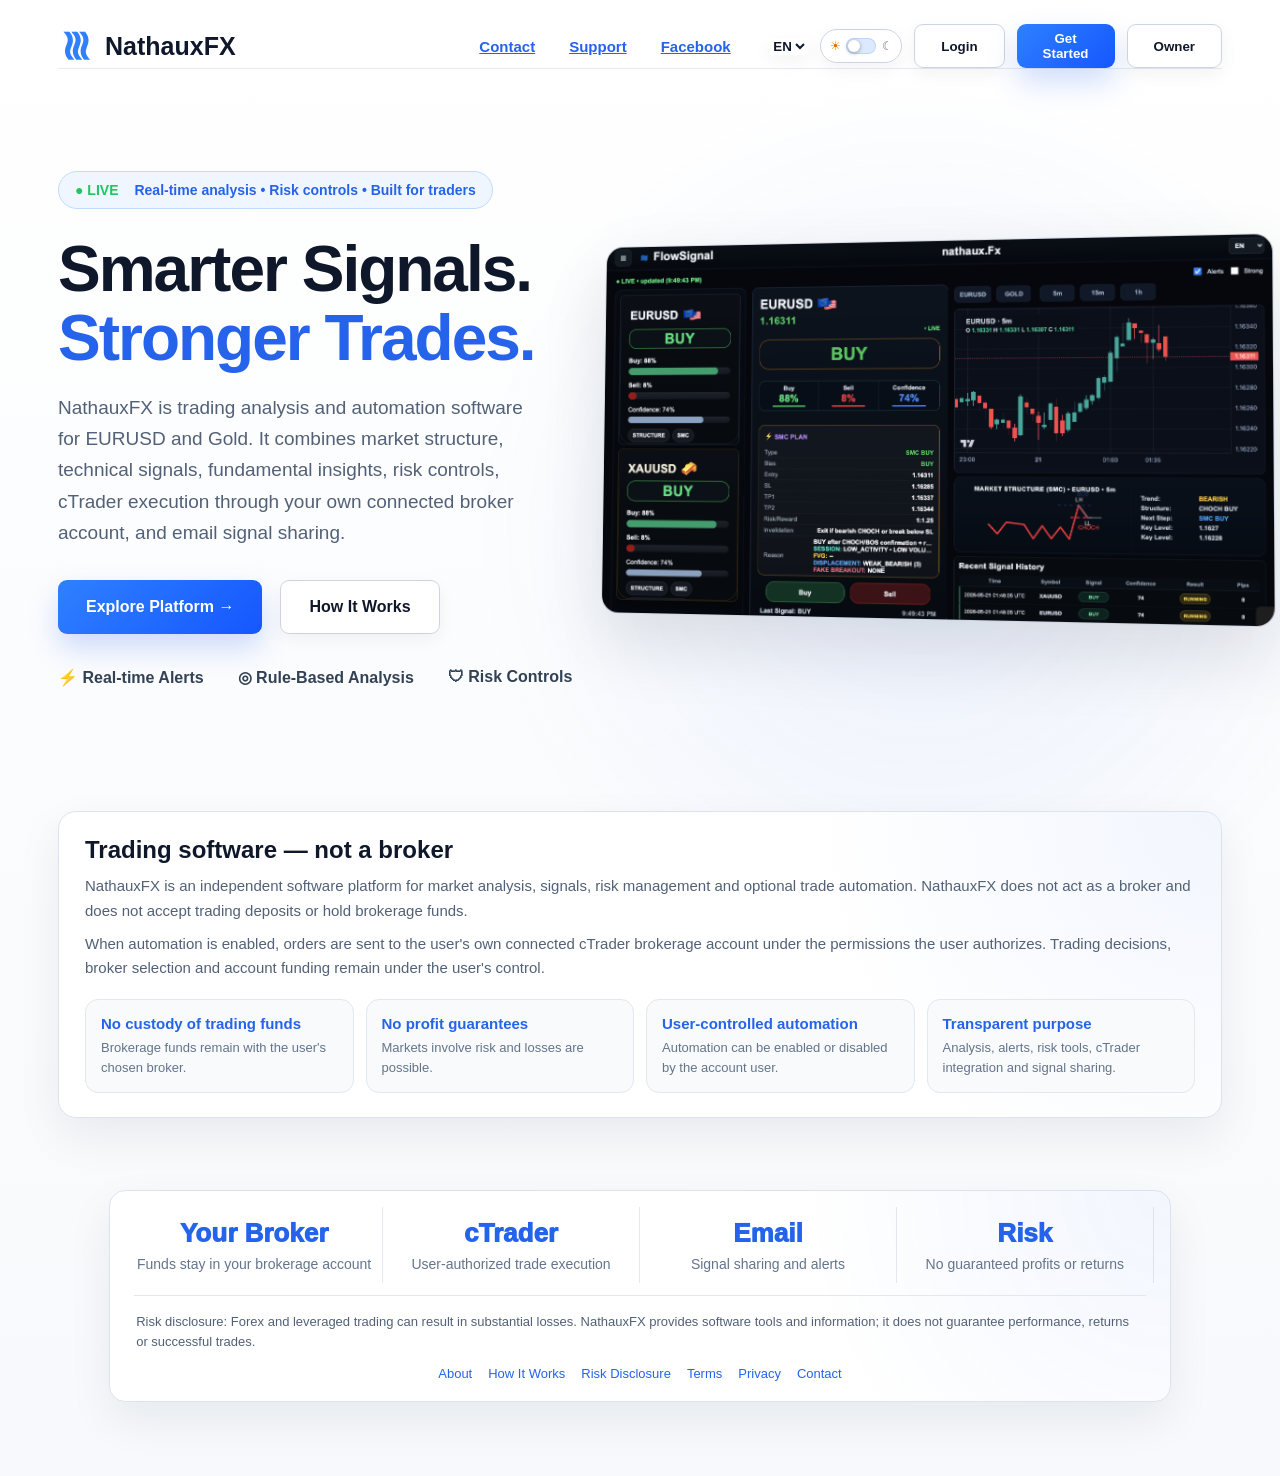
==== commit 446efa41: "Load corrected public theme stylesheet" ====
--- a/Frontend/index.html
+++ b/Frontend/index.html
@@ -27,7 +27,7 @@
       document.documentElement.setAttribute('data-theme', theme);
     })();
   </script>
-  <link rel="stylesheet" href="theme-auto.css?v=3">
+  <link rel="stylesheet" href="theme-auto.css?v=4">
   <script src="theme-toggle.js?v=1" defer></script>
   <style>
     html,body{margin:0;min-height:100%;background:#020812}
--- a/Frontend/theme-auto.css
+++ b/Frontend/theme-auto.css
@@ -32,18 +32,35 @@
 html[data-theme="light"] #landingPage .theme-icon-sun { opacity:1; color:#d97706; }
 html[data-theme="light"] #landingPage .theme-toggle-knob { transform:translateX(0); }
 
-/* Let the original 100vw / 58px desktop padding from style.css stay in control.
-   Only remove the old 100vh clipping so the new sections can sit below the hero. */
 body:has(#landingPage:not(.hidden)),
 body.fit-mode:has(#landingPage:not(.hidden)) {
   overflow-y:auto !important;
   overflow-x:hidden !important;
 }
 
+/* Explicitly restore the original desktop page inset. Previous theme overrides
+   could make the content appear zoomed/shifted by removing this 58px padding. */
 #landingPage.landing-pro {
+  width:100vw !important;
+  max-width:none !important;
+  box-sizing:border-box !important;
+  margin:0 !important;
+  padding:24px 58px 40px !important;
+  transform:none !important;
+  left:0 !important;
+  right:auto !important;
   height:auto !important;
   min-height:100vh !important;
   overflow:visible !important;
+}
+
+#landingPage > .landing-nav,
+#landingPage > .hero-section {
+  width:100% !important;
+  max-width:none !important;
+  margin-left:0 !important;
+  margin-right:0 !important;
+  transform:none !important;
 }
 
 @media (min-width:701px) {
@@ -53,8 +70,7 @@
   }
 }
 
-/* Lower sections share the same left edge as the original page content.
-   No zoom, scale, transform, viewport-width override, or page repositioning. */
+/* Lower sections share the exact same left edge as the hero content. */
 #landingPage > .trust-section,
 #landingPage > .hero-stats {
   position:relative !important;
@@ -64,6 +80,7 @@
   max-width:1180px !important;
   margin-left:0 !important;
   margin-right:0 !important;
+  transform:none !important;
 }
 
 #landingPage > .trust-section {
@@ -123,14 +140,19 @@
 
 @media (max-width:700px) {
   #landingPage .theme-toggle { height:32px; padding:0 7px; }
-  #landingPage.landing-pro { height:auto !important; min-height:100vh !important; }
+  #landingPage.landing-pro {
+    width:100% !important;
+    padding:16px !important;
+    height:auto !important;
+    min-height:100vh !important;
+  }
   #landingPage > .hero-section { min-height:0 !important; }
   #landingPage > .trust-section,
   #landingPage > .hero-stats {
     width:100% !important;
     max-width:none !important;
-    margin-left:auto !important;
-    margin-right:auto !important;
+    margin-left:0 !important;
+    margin-right:0 !important;
   }
   #landingPage > .hero-stats { grid-template-columns:1fr 1fr !important; }
   #landingPage > .hero-stats > .risk-note { margin:10px 6px 0 !important; }
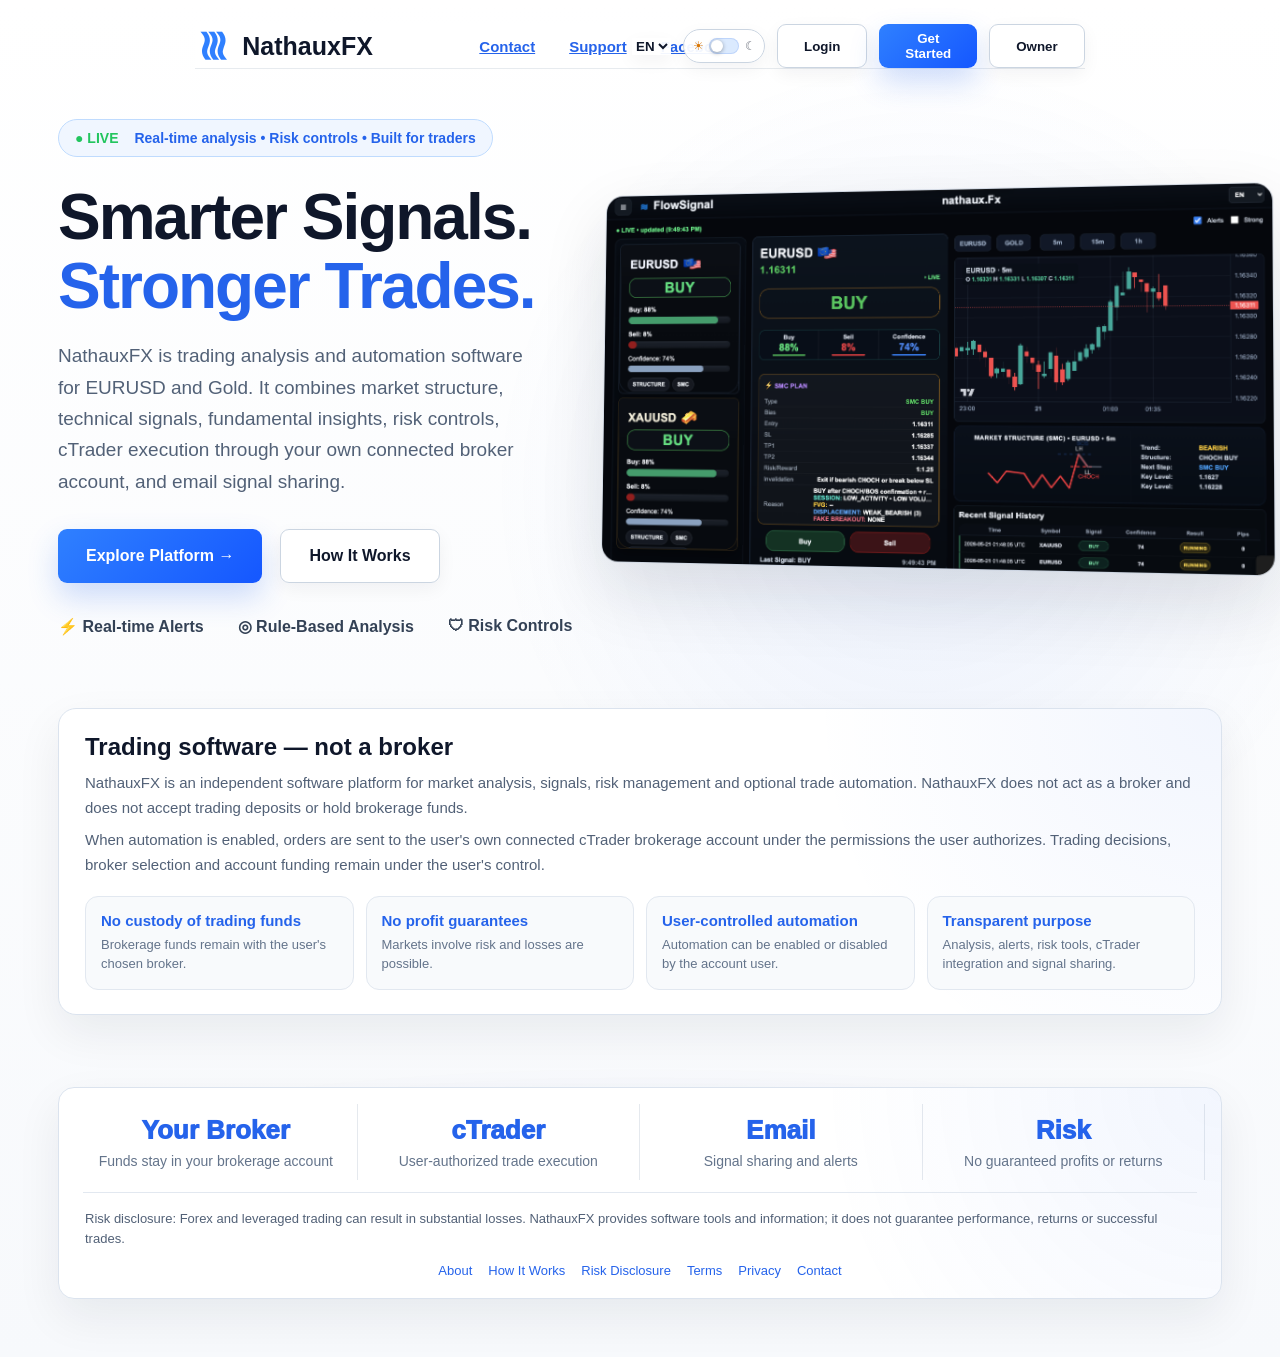
==== commit 5716a82a: "Load fixed theme assets without cached layout injection" ====
--- a/Frontend/index.html
+++ b/Frontend/index.html
@@ -27,8 +27,8 @@
       document.documentElement.setAttribute('data-theme', theme);
     })();
   </script>
-  <link rel="stylesheet" href="theme-auto.css?v=4">
-  <script src="theme-toggle.js?v=1" defer></script>
+  <link rel="stylesheet" href="theme-auto.css?v=5">
+  <script src="theme-toggle.js?v=2" defer></script>
   <style>
     html,body{margin:0;min-height:100%;background:#020812}
     body{overflow-x:hidden}
--- a/Frontend/theme-auto.css
+++ b/Frontend/theme-auto.css
@@ -1,17 +1,42 @@
-/* NathauxFX public landing theme.
-   Keep the original landing-page geometry. Theme CSS only adds light/dark colors,
-   vertical page flow for the extra trust content, and the two stacked lower cards. */
+/* NathauxFX public light/dark theme.
+   IMPORTANT: this file does not reposition, scale, or resize the original hero/navbar. */
 
 :root,
 html[data-theme="dark"] { color-scheme: dark; }
 html[data-theme="light"] { color-scheme: light; }
 
+/* Prevent Safari from keeping a horizontal offset after older wide layouts. */
+html,
+body {
+  max-width: 100%;
+  overflow-x: clip !important;
+}
+
+@supports not (overflow: clip) {
+  html,
+  body { overflow-x: hidden !important; }
+}
+
+body:has(#landingPage:not(.hidden)),
+body.fit-mode:has(#landingPage:not(.hidden)) {
+  overflow-y: auto !important;
+}
+
+/* Keep the ORIGINAL landing geometry from style.css.
+   Only remove the old viewport-height clipping so the extra cards can sit below it. */
+#landingPage.landing-pro {
+  height: auto !important;
+  min-height: 100vh !important;
+  overflow: visible !important;
+}
+
+/* Theme switch */
 #landingPage .theme-toggle {
   height: 34px;
   padding: 0 8px;
   border: 1px solid #24415f;
   border-radius: 999px;
-  background: rgba(7,20,37,.92);
+  background: rgba(7, 20, 37, .92);
   color: #dbe7f7;
   display: inline-flex;
   align-items: center;
@@ -19,187 +44,222 @@
   gap: 5px;
   cursor: pointer;
   flex: 0 0 auto;
-  transition: background .2s ease,border-color .2s ease,box-shadow .2s ease;
-}
-#landingPage .theme-toggle:hover { border-color:#3b82f6; box-shadow:0 0 0 3px rgba(59,130,246,.10); }
-#landingPage .theme-icon { width:12px; font-size:12px; line-height:1; text-align:center; opacity:.62; transition:opacity .2s ease,color .2s ease; }
-#landingPage .theme-toggle-track { position:relative; width:30px; height:16px; border-radius:999px; background:#15304d; box-shadow:inset 0 0 0 1px rgba(148,163,184,.18); }
-#landingPage .theme-toggle-knob { position:absolute; top:2px; left:2px; width:12px; height:12px; border-radius:50%; background:#fff; box-shadow:0 1px 4px rgba(0,0,0,.35); transition:transform .22s ease; }
-html[data-theme="dark"] #landingPage .theme-toggle-knob { transform:translateX(14px); }
-html[data-theme="dark"] #landingPage .theme-icon-moon { opacity:1; color:#fff; }
-html[data-theme="light"] #landingPage .theme-toggle { background:rgba(255,255,255,.94); color:#0f172a; border-color:#cbd5e1; box-shadow:0 6px 18px rgba(15,23,42,.05); }
-html[data-theme="light"] #landingPage .theme-toggle-track { background:#dbeafe; box-shadow:inset 0 0 0 1px rgba(37,99,235,.16); }
-html[data-theme="light"] #landingPage .theme-icon-sun { opacity:1; color:#d97706; }
-html[data-theme="light"] #landingPage .theme-toggle-knob { transform:translateX(0); }
-
-body:has(#landingPage:not(.hidden)),
-body.fit-mode:has(#landingPage:not(.hidden)) {
-  overflow-y:auto !important;
-  overflow-x:hidden !important;
-}
-
-/* Explicitly restore the original desktop page inset. Previous theme overrides
-   could make the content appear zoomed/shifted by removing this 58px padding. */
-#landingPage.landing-pro {
-  width:100vw !important;
-  max-width:none !important;
-  box-sizing:border-box !important;
-  margin:0 !important;
-  padding:24px 58px 40px !important;
-  transform:none !important;
-  left:0 !important;
-  right:auto !important;
-  height:auto !important;
-  min-height:100vh !important;
-  overflow:visible !important;
-}
-
-#landingPage > .landing-nav,
-#landingPage > .hero-section {
-  width:100% !important;
-  max-width:none !important;
-  margin-left:0 !important;
-  margin-right:0 !important;
-  transform:none !important;
-}
-
-@media (min-width:701px) {
-  #landingPage > .hero-section {
-    flex:0 0 auto !important;
-    min-height:620px !important;
-  }
-}
-
-/* Lower sections share the exact same left edge as the hero content. */
+  transition: background .2s ease, border-color .2s ease, box-shadow .2s ease;
+}
+#landingPage .theme-toggle:hover {
+  border-color: #3b82f6;
+  box-shadow: 0 0 0 3px rgba(59, 130, 246, .10);
+}
+#landingPage .theme-icon {
+  width: 12px;
+  font-size: 12px;
+  line-height: 1;
+  text-align: center;
+  opacity: .62;
+  transition: opacity .2s ease, color .2s ease;
+}
+#landingPage .theme-toggle-track {
+  position: relative;
+  width: 30px;
+  height: 16px;
+  border-radius: 999px;
+  background: #15304d;
+  box-shadow: inset 0 0 0 1px rgba(148, 163, 184, .18);
+}
+#landingPage .theme-toggle-knob {
+  position: absolute;
+  top: 2px;
+  left: 2px;
+  width: 12px;
+  height: 12px;
+  border-radius: 50%;
+  background: #fff;
+  box-shadow: 0 1px 4px rgba(0, 0, 0, .35);
+  transition: transform .22s ease;
+}
+html[data-theme="dark"] #landingPage .theme-toggle-knob { transform: translateX(14px); }
+html[data-theme="dark"] #landingPage .theme-icon-moon { opacity: 1; color: #fff; }
+html[data-theme="light"] #landingPage .theme-toggle {
+  background: rgba(255, 255, 255, .94);
+  color: #0f172a;
+  border-color: #cbd5e1;
+  box-shadow: 0 6px 18px rgba(15, 23, 42, .05);
+}
+html[data-theme="light"] #landingPage .theme-toggle-track {
+  background: #dbeafe;
+  box-shadow: inset 0 0 0 1px rgba(37, 99, 235, .16);
+}
+html[data-theme="light"] #landingPage .theme-icon-sun { opacity: 1; color: #d97706; }
+html[data-theme="light"] #landingPage .theme-toggle-knob { transform: translateX(0); }
+
+/* Two lower cards only. They use the landing page's existing 58px desktop inset. */
 #landingPage > .trust-section,
 #landingPage > .hero-stats {
-  position:relative !important;
-  z-index:2 !important;
-  box-sizing:border-box !important;
-  width:100% !important;
-  max-width:1180px !important;
-  margin-left:0 !important;
-  margin-right:0 !important;
-  transform:none !important;
+  position: relative !important;
+  z-index: 2 !important;
+  box-sizing: border-box !important;
+  width: 100% !important;
+  max-width: 1180px !important;
+  margin-left: 0 !important;
+  margin-right: auto !important;
 }
 
 #landingPage > .trust-section {
-  margin-top:22px !important;
-  margin-bottom:0 !important;
-  padding:0 !important;
+  margin-top: 22px !important;
+  margin-bottom: 0 !important;
+  padding: 0 !important;
 }
 #landingPage > .trust-section > .trust-card {
-  width:100% !important;
-  height:auto !important;
-  box-sizing:border-box !important;
+  width: 100% !important;
+  height: auto !important;
+  box-sizing: border-box !important;
 }
 
 #landingPage > .hero-stats {
-  display:grid !important;
-  grid-template-columns:repeat(4,minmax(0,1fr)) !important;
-  flex:0 0 auto !important;
-  height:auto !important;
-  min-height:0 !important;
-  margin-top:22px !important;
-  margin-bottom:34px !important;
-  padding:16px 16px 18px !important;
-  overflow:visible !important;
-  align-content:start !important;
+  display: grid !important;
+  grid-template-columns: repeat(4, minmax(0, 1fr)) !important;
+  grid-auto-rows: auto !important;
+  align-items: stretch !important;
+  align-content: start !important;
+  flex: 0 0 auto !important;
+  height: auto !important;
+  min-height: 0 !important;
+  margin-top: 22px !important;
+  margin-bottom: 34px !important;
+  padding: 16px 16px 18px !important;
+  overflow: visible !important;
 }
 #landingPage > .hero-stats > div:not(.legal-links) {
-  min-height:76px !important;
-  justify-content:center !important;
-  text-align:center !important;
+  min-height: 76px !important;
+  justify-content: center !important;
+  text-align: center !important;
 }
 #landingPage > .hero-stats > .risk-note {
-  display:block !important;
-  visibility:visible !important;
-  opacity:1 !important;
-  grid-column:1 / -1 !important;
-  width:auto !important;
-  margin:12px 8px 0 !important;
-  padding:16px 2px 0 !important;
-  text-align:left !important;
-  line-height:1.55 !important;
+  display: block !important;
+  visibility: visible !important;
+  opacity: 1 !important;
+  grid-column: 1 / -1 !important;
+  width: auto !important;
+  height: auto !important;
+  margin: 12px 8px 0 !important;
+  padding: 16px 2px 0 !important;
+  text-align: left !important;
+  line-height: 1.55 !important;
 }
 #landingPage > .hero-stats > .legal-links {
-  display:flex !important;
-  visibility:visible !important;
-  opacity:1 !important;
-  grid-column:1 / -1 !important;
-  margin:14px 8px 0 !important;
-  padding:0 2px 2px !important;
-  border-right:0 !important;
-  flex-direction:row !important;
-  flex-wrap:wrap !important;
-  align-items:center !important;
-  justify-content:center !important;
-  gap:10px 16px !important;
-}
-#landingPage > .mobile-footer { display:none !important; }
-
-@media (max-width:700px) {
-  #landingPage .theme-toggle { height:32px; padding:0 7px; }
-  #landingPage.landing-pro {
-    width:100% !important;
-    padding:16px !important;
-    height:auto !important;
-    min-height:100vh !important;
-  }
-  #landingPage > .hero-section { min-height:0 !important; }
+  display: flex !important;
+  visibility: visible !important;
+  opacity: 1 !important;
+  grid-column: 1 / -1 !important;
+  width: auto !important;
+  min-height: 0 !important;
+  margin: 14px 8px 0 !important;
+  padding: 0 2px 2px !important;
+  border-right: 0 !important;
+  flex-flow: row wrap !important;
+  align-items: center !important;
+  justify-content: center !important;
+  gap: 10px 16px !important;
+}
+#landingPage > .mobile-footer { display: none !important; }
+
+@media (max-width: 700px) {
+  #landingPage .theme-toggle { height: 32px; padding: 0 7px; }
   #landingPage > .trust-section,
   #landingPage > .hero-stats {
-    width:100% !important;
-    max-width:none !important;
-    margin-left:0 !important;
-    margin-right:0 !important;
+    width: 100% !important;
+    max-width: none !important;
+    margin-left: 0 !important;
+    margin-right: 0 !important;
   }
-  #landingPage > .hero-stats { grid-template-columns:1fr 1fr !important; }
-  #landingPage > .hero-stats > .risk-note { margin:10px 6px 0 !important; }
-  #landingPage > .hero-stats > .legal-links { margin-left:6px !important; margin-right:6px !important; gap:10px 12px !important; }
-}
-@media (max-width:520px) {
-  #landingPage > .hero-stats { grid-template-columns:1fr !important; }
+  #landingPage > .hero-stats { grid-template-columns: 1fr 1fr !important; }
+  #landingPage > .hero-stats > .risk-note { margin: 10px 6px 0 !important; }
+  #landingPage > .hero-stats > .legal-links {
+    margin-left: 6px !important;
+    margin-right: 6px !important;
+    gap: 10px 12px !important;
+  }
+}
+@media (max-width: 520px) {
+  #landingPage > .hero-stats { grid-template-columns: 1fr !important; }
 }
 
 /* Light mode colors only. */
 html[data-theme="light"] body:has(#landingPage:not(.hidden)),
-html[data-theme="light"] body.fit-mode:has(#landingPage:not(.hidden)) { background:#f7f9fc !important; color:#0f172a !important; }
+html[data-theme="light"] body.fit-mode:has(#landingPage:not(.hidden)) {
+  background: #f7f9fc !important;
+  color: #0f172a !important;
+}
 html[data-theme="light"] #landingPage.landing-page,
 html[data-theme="light"] #landingPage.landing-pro {
-  background:radial-gradient(circle at 72% 36%,rgba(37,99,235,.08),transparent 34%),linear-gradient(180deg,#fff 0%,#f7f9fc 100%) !important;
-  color:#0f172a !important;
-}
-html[data-theme="light"] #landingPage.landing-pro::after { background:radial-gradient(ellipse at center,rgba(37,99,235,.14),transparent 58%) !important; opacity:.45 !important; }
-html[data-theme="light"] #landingPage .landing-nav { background:rgba(255,255,255,.82) !important; border-bottom:1px solid rgba(148,163,184,.22) !important; backdrop-filter:blur(18px); -webkit-backdrop-filter:blur(18px); }
+  background:
+    radial-gradient(circle at 72% 36%, rgba(37, 99, 235, .08), transparent 34%),
+    linear-gradient(180deg, #fff 0%, #f7f9fc 100%) !important;
+  color: #0f172a !important;
+}
+html[data-theme="light"] #landingPage.landing-pro::after {
+  background: radial-gradient(ellipse at center, rgba(37, 99, 235, .14), transparent 58%) !important;
+  opacity: .45 !important;
+}
+html[data-theme="light"] #landingPage .landing-nav {
+  background: rgba(255, 255, 255, .82) !important;
+  border-bottom: 1px solid rgba(148, 163, 184, .22) !important;
+  backdrop-filter: blur(18px);
+  -webkit-backdrop-filter: blur(18px);
+}
 html[data-theme="light"] #landingPage .landing-logo,
 html[data-theme="light"] #landingPage .landing-logo span:last-child,
 html[data-theme="light"] #landingPage .hero-left h1,
-html[data-theme="light"] #landingPage .trust-card h2 { color:#0f172a !important; }
+html[data-theme="light"] #landingPage .trust-card h2 { color: #0f172a !important; }
 html[data-theme="light"] #landingPage .landing-links,
 html[data-theme="light"] #landingPage .hero-badges,
-html[data-theme="light"] #landingPage .trust-section { color:#334155 !important; }
+html[data-theme="light"] #landingPage .trust-section { color: #334155 !important; }
 html[data-theme="light"] #landingPage .landing-links a,
-html[data-theme="light"] #landingPage .legal-links a { color:#2563eb !important; }
+html[data-theme="light"] #landingPage .legal-links a { color: #2563eb !important; }
 html[data-theme="light"] #landingPage #landingLang,
 html[data-theme="light"] #landingPage .landing-login-btn,
-html[data-theme="light"] #landingPage .hero-secondary { background:rgba(255,255,255,.94) !important; border-color:#cbd5e1 !important; color:#0f172a !important; box-shadow:0 6px 18px rgba(15,23,42,.05) !important; }
+html[data-theme="light"] #landingPage .hero-secondary {
+  background: rgba(255, 255, 255, .94) !important;
+  border-color: #cbd5e1 !important;
+  color: #0f172a !important;
+  box-shadow: 0 6px 18px rgba(15, 23, 42, .05) !important;
+}
 html[data-theme="light"] #landingPage .landing-login-btn:hover,
-html[data-theme="light"] #landingPage .hero-secondary:hover { background:#f1f5f9 !important; border-color:#94a3b8 !important; }
+html[data-theme="light"] #landingPage .hero-secondary:hover {
+  background: #f1f5f9 !important;
+  border-color: #94a3b8 !important;
+}
 html[data-theme="light"] #landingPage .landing-get-btn,
-html[data-theme="light"] #landingPage .hero-primary { color:#fff !important; box-shadow:0 14px 30px rgba(37,99,235,.22) !important; }
-html[data-theme="light"] #landingPage .hero-pill { background:rgba(239,246,255,.92) !important; border-color:#bfdbfe !important; color:#2563eb !important; }
+html[data-theme="light"] #landingPage .hero-primary {
+  color: #fff !important;
+  box-shadow: 0 14px 30px rgba(37, 99, 235, .22) !important;
+}
+html[data-theme="light"] #landingPage .hero-pill {
+  background: rgba(239, 246, 255, .92) !important;
+  border-color: #bfdbfe !important;
+  color: #2563eb !important;
+}
 html[data-theme="light"] #landingPage .hero-left h1 span,
 html[data-theme="light"] #landingPage .hero-stats strong,
-html[data-theme="light"] #landingPage .trust-point strong { color:#2563eb !important; }
+html[data-theme="light"] #landingPage .trust-point strong { color: #2563eb !important; }
 html[data-theme="light"] #landingPage .hero-left > p,
 html[data-theme="light"] #landingPage .trust-card p,
-html[data-theme="light"] #landingPage .risk-note { color:#526177 !important; }
-html[data-theme="light"] #landingPage .hero-dashboard-img { border-color:rgba(148,163,184,.38) !important; box-shadow:0 28px 70px rgba(15,23,42,.12),0 0 0 1px rgba(255,255,255,.75) inset !important; }
+html[data-theme="light"] #landingPage .risk-note { color: #526177 !important; }
+html[data-theme="light"] #landingPage .hero-dashboard-img {
+  border-color: rgba(148, 163, 184, .38) !important;
+  box-shadow: 0 28px 70px rgba(15, 23, 42, .12), 0 0 0 1px rgba(255, 255, 255, .75) inset !important;
+}
 html[data-theme="light"] #landingPage .hero-stats,
-html[data-theme="light"] #landingPage .trust-card { background:radial-gradient(circle at 100% 0%,rgba(37,99,235,.06),transparent 34%),#fff !important; border-color:#dbe3ee !important; box-shadow:0 18px 46px rgba(15,23,42,.07) !important; }
-html[data-theme="light"] #landingPage .hero-stats div { border-right-color:rgba(148,163,184,.24) !important; }
+html[data-theme="light"] #landingPage .trust-card {
+  background: radial-gradient(circle at 100% 0%, rgba(37, 99, 235, .06), transparent 34%), #fff !important;
+  border-color: #dbe3ee !important;
+  box-shadow: 0 18px 46px rgba(15, 23, 42, .07) !important;
+}
+html[data-theme="light"] #landingPage .hero-stats div { border-right-color: rgba(148, 163, 184, .24) !important; }
 html[data-theme="light"] #landingPage .hero-stats span,
-html[data-theme="light"] #landingPage .trust-point span { color:#64748b !important; }
-html[data-theme="light"] #landingPage .trust-point { background:#f8fafc !important; border-color:#e2e8f0 !important; }
-html[data-theme="light"] #landingPage .risk-note { border-top-color:#e2e8f0 !important; }
+html[data-theme="light"] #landingPage .trust-point span { color: #64748b !important; }
+html[data-theme="light"] #landingPage .trust-point {
+  background: #f8fafc !important;
+  border-color: #e2e8f0 !important;
+}
+html[data-theme="light"] #landingPage .risk-note { border-top-color: #e2e8f0 !important; }
